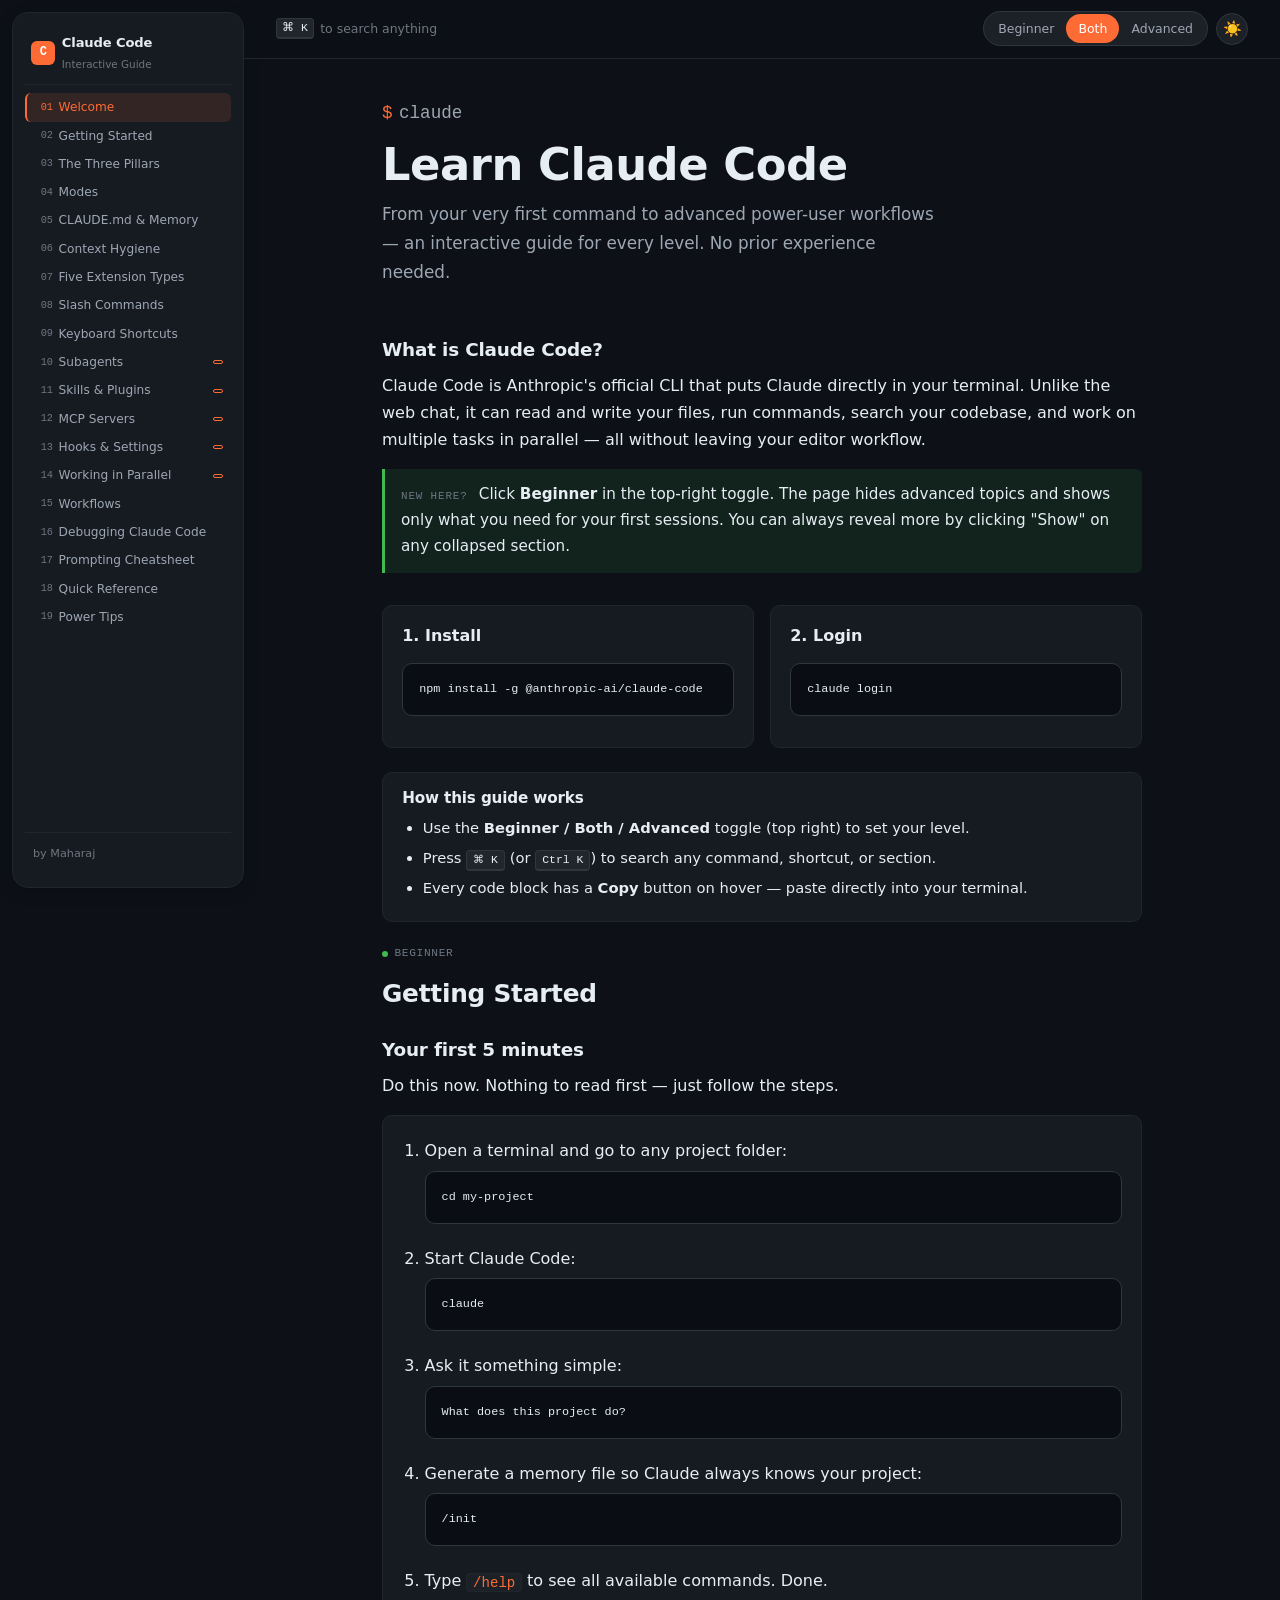
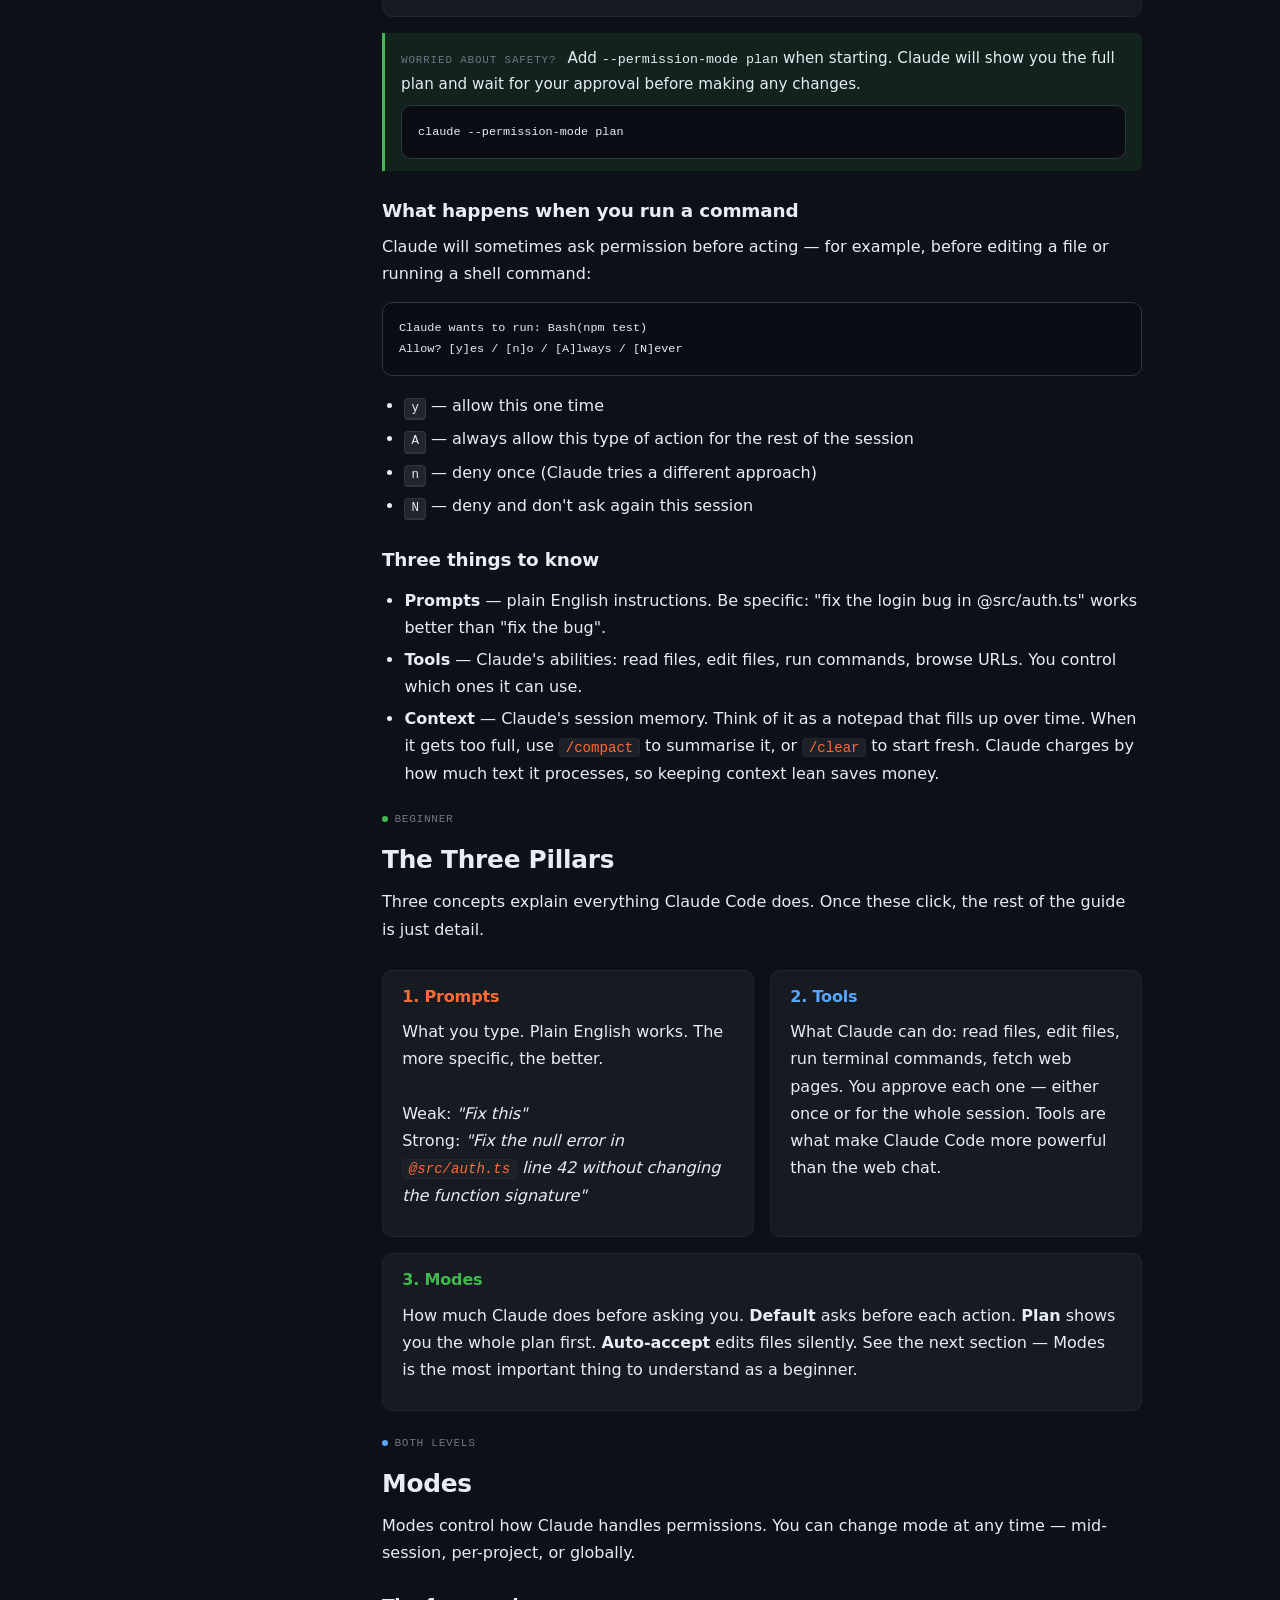
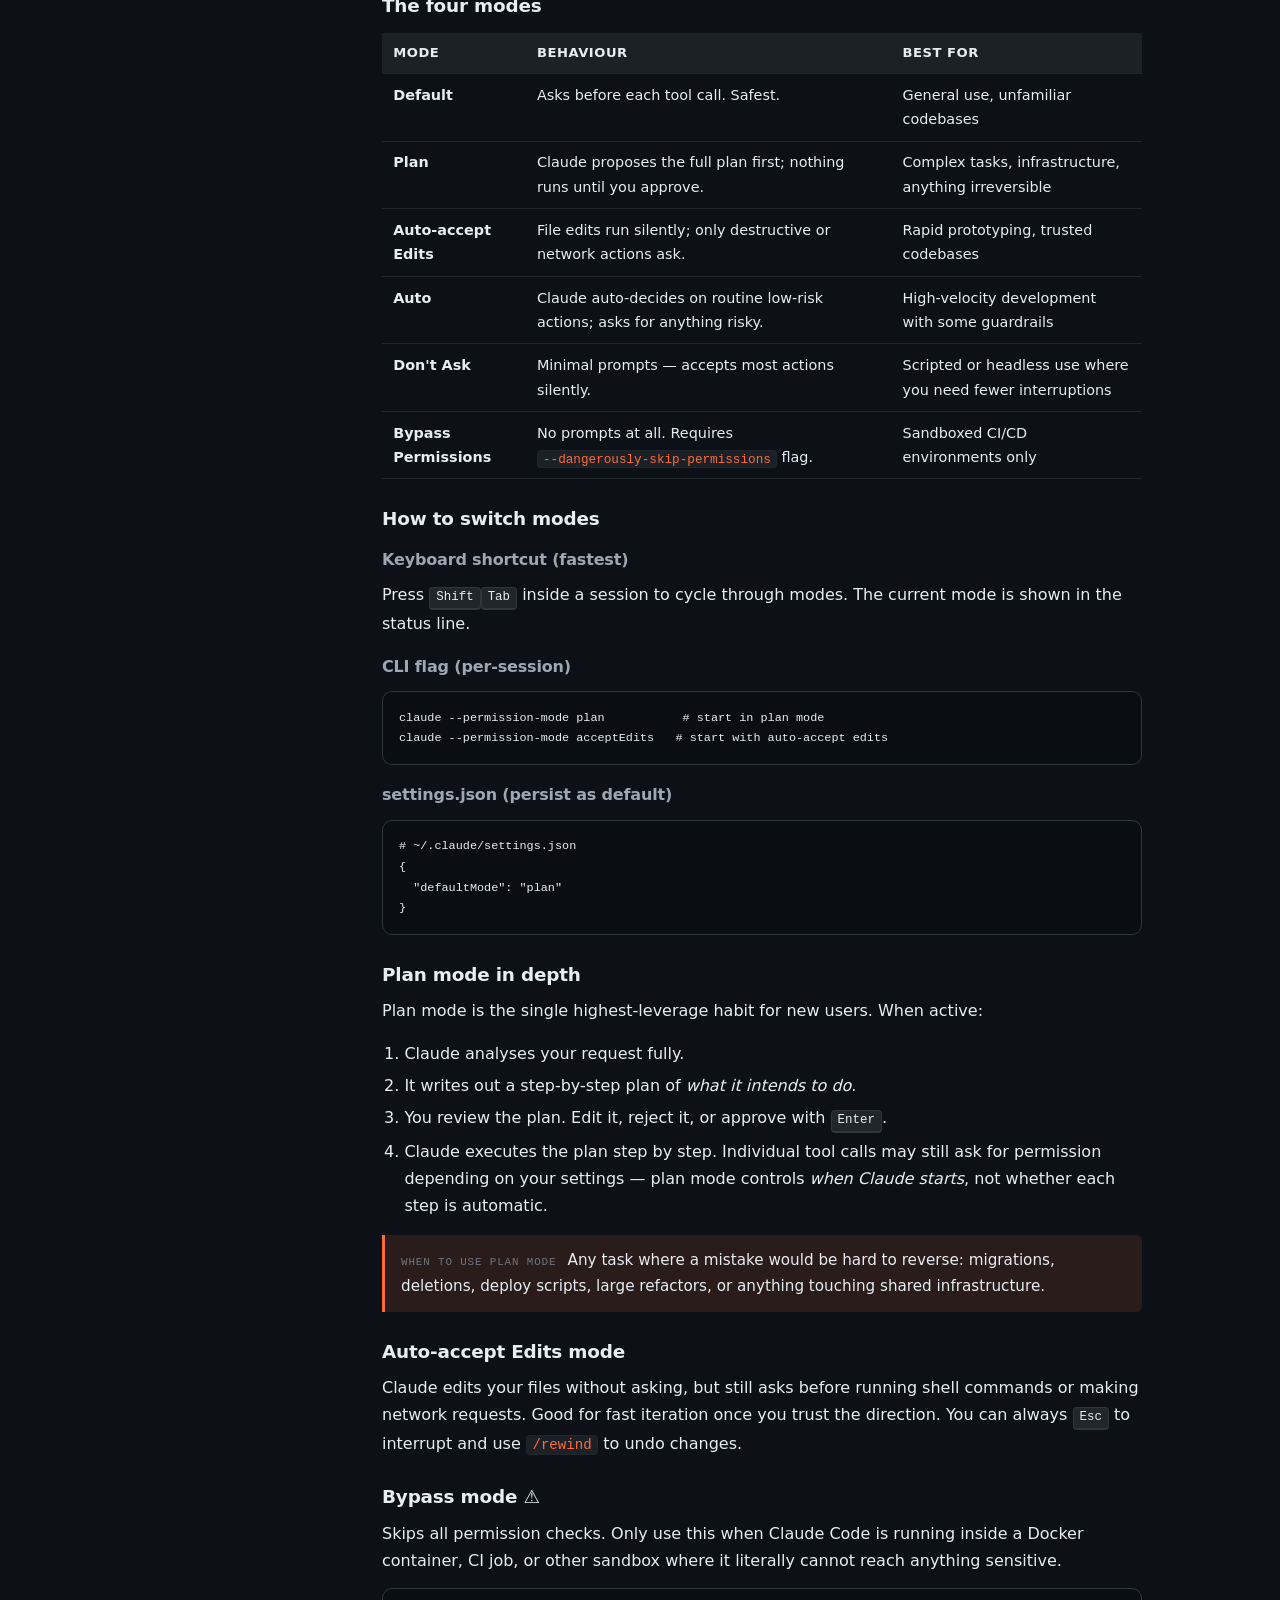
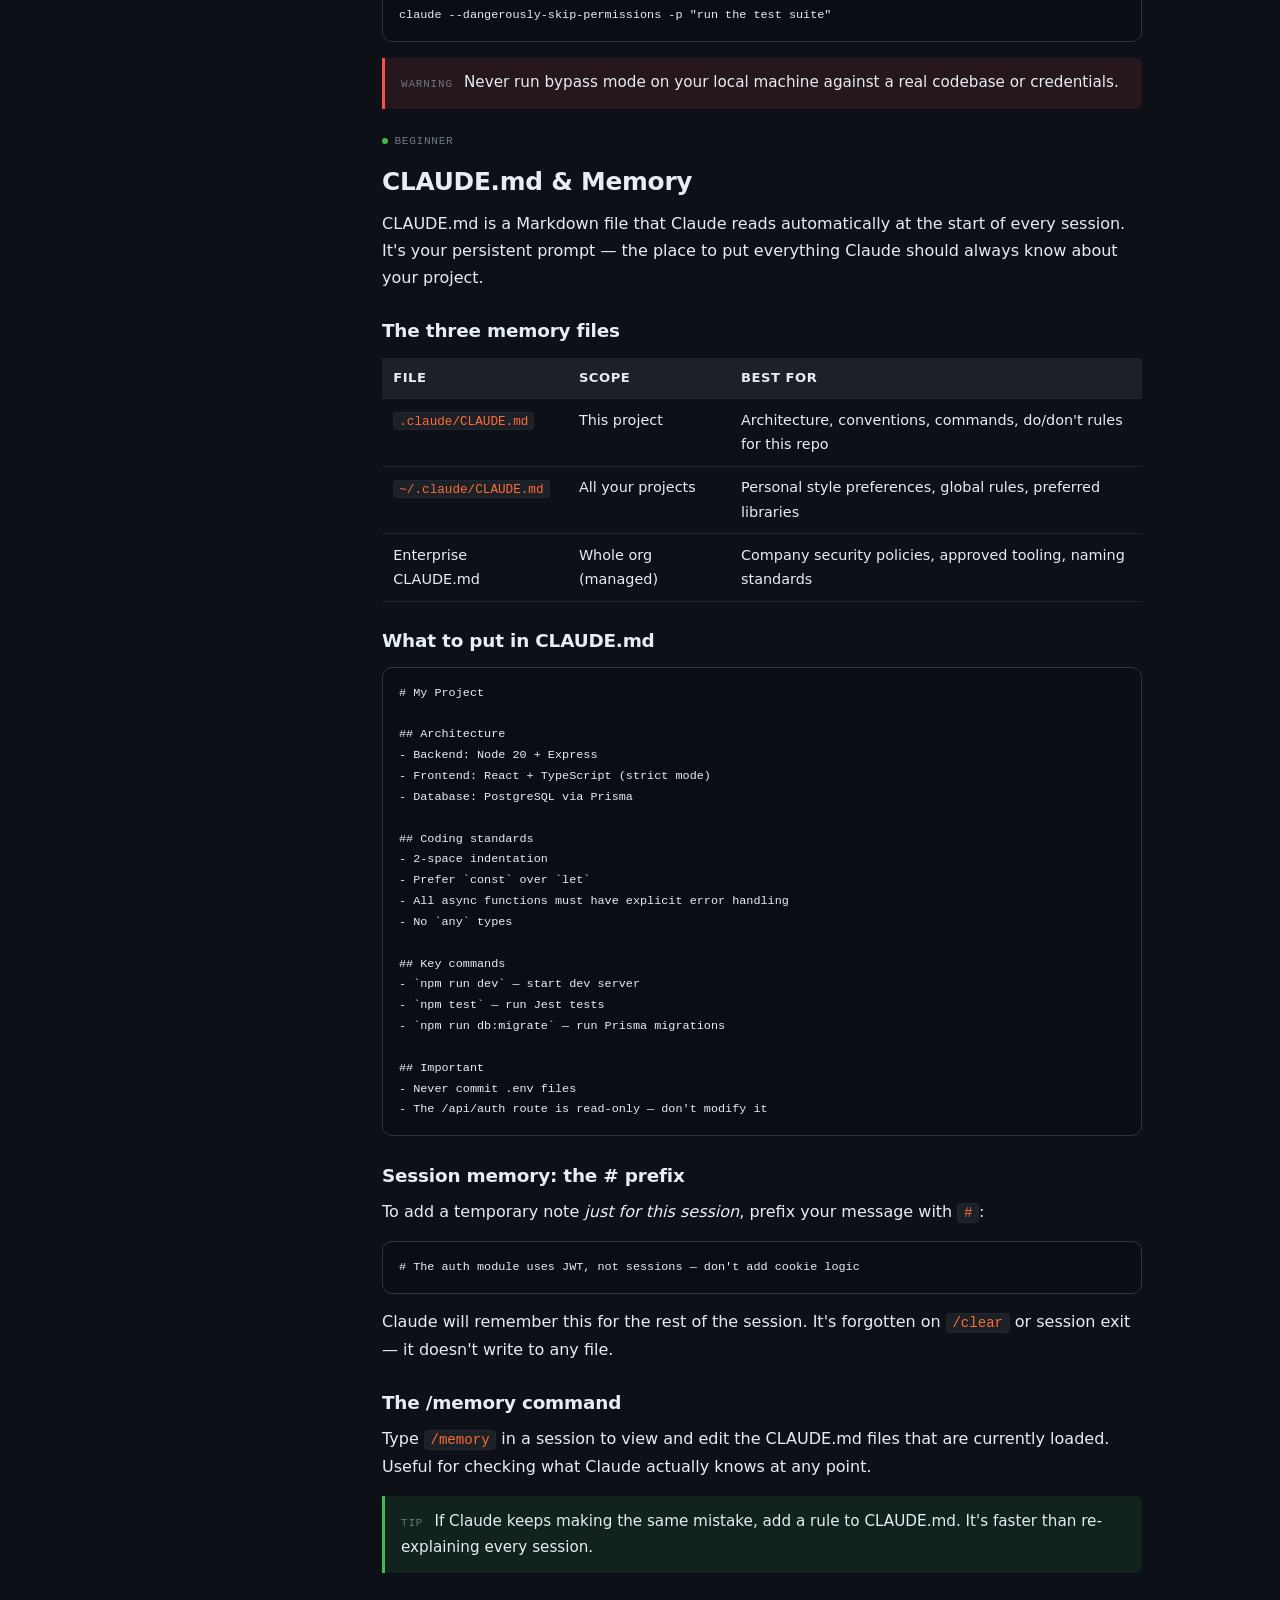
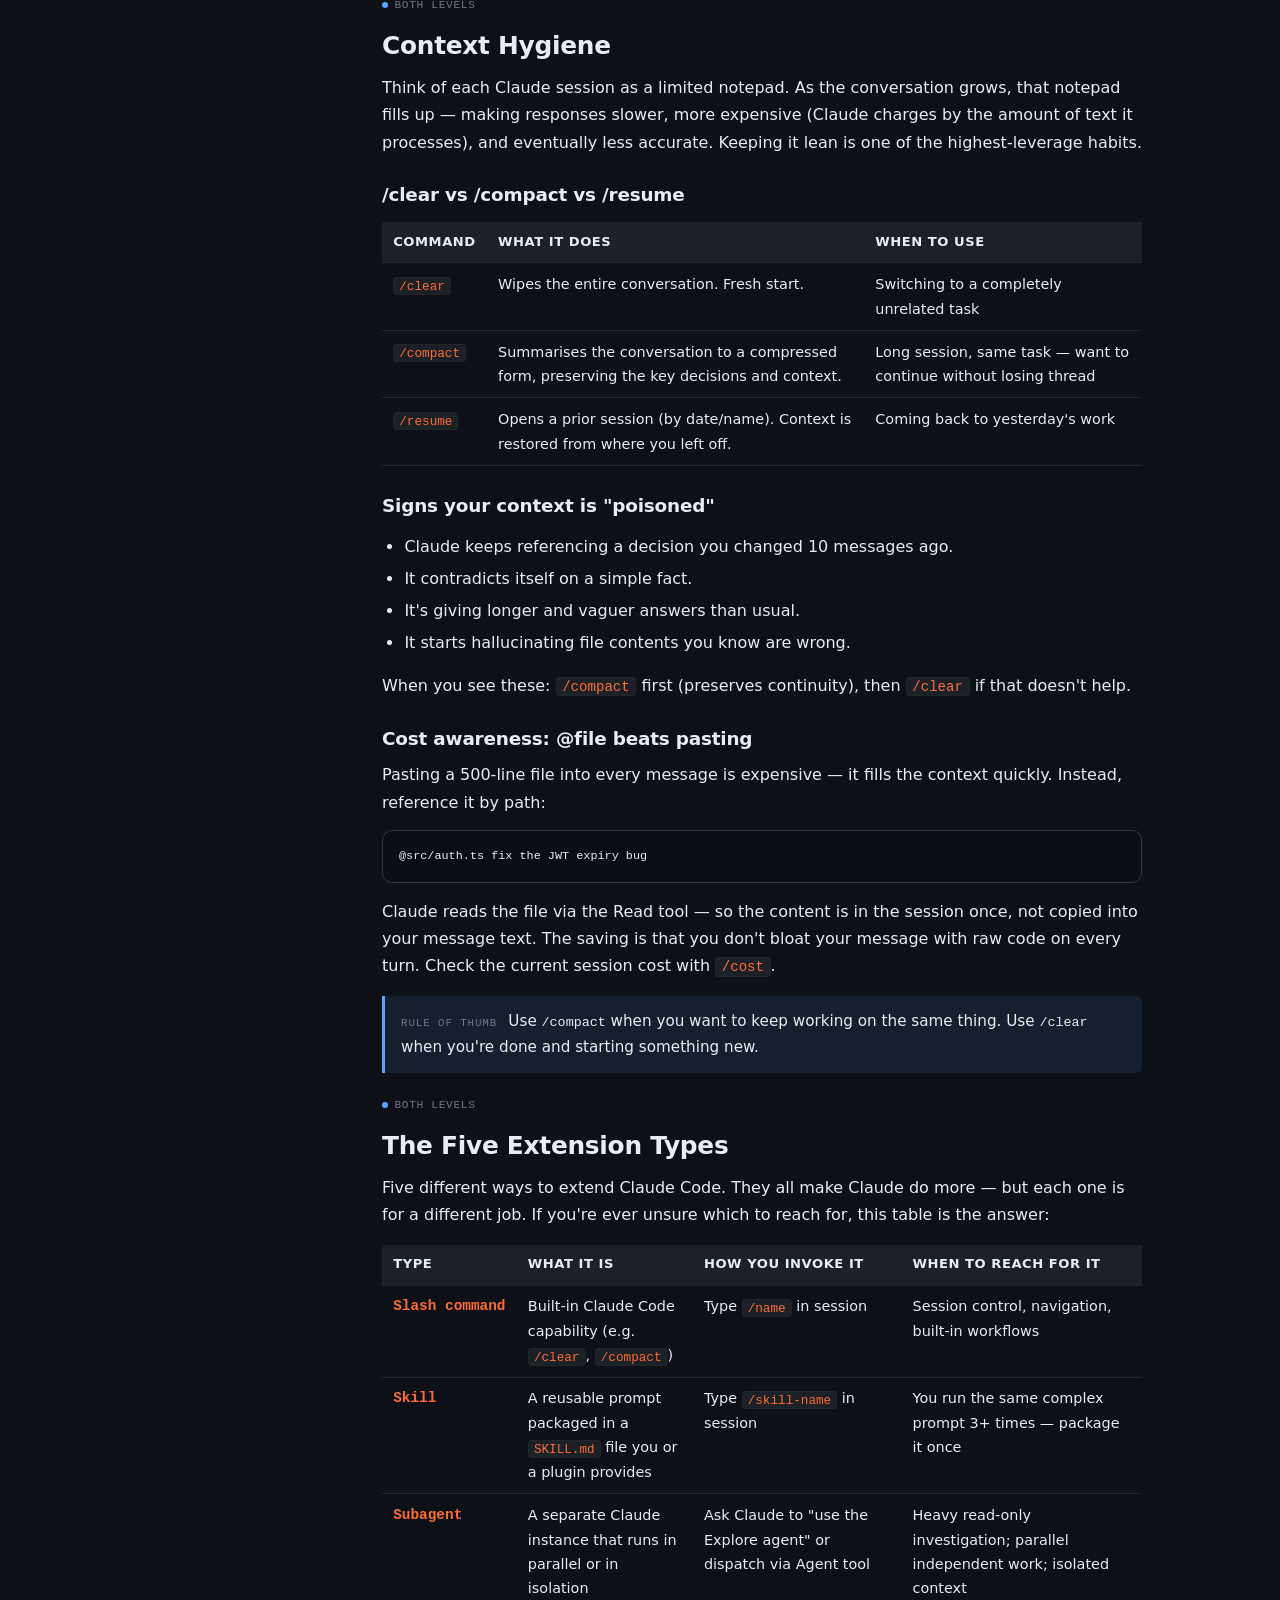
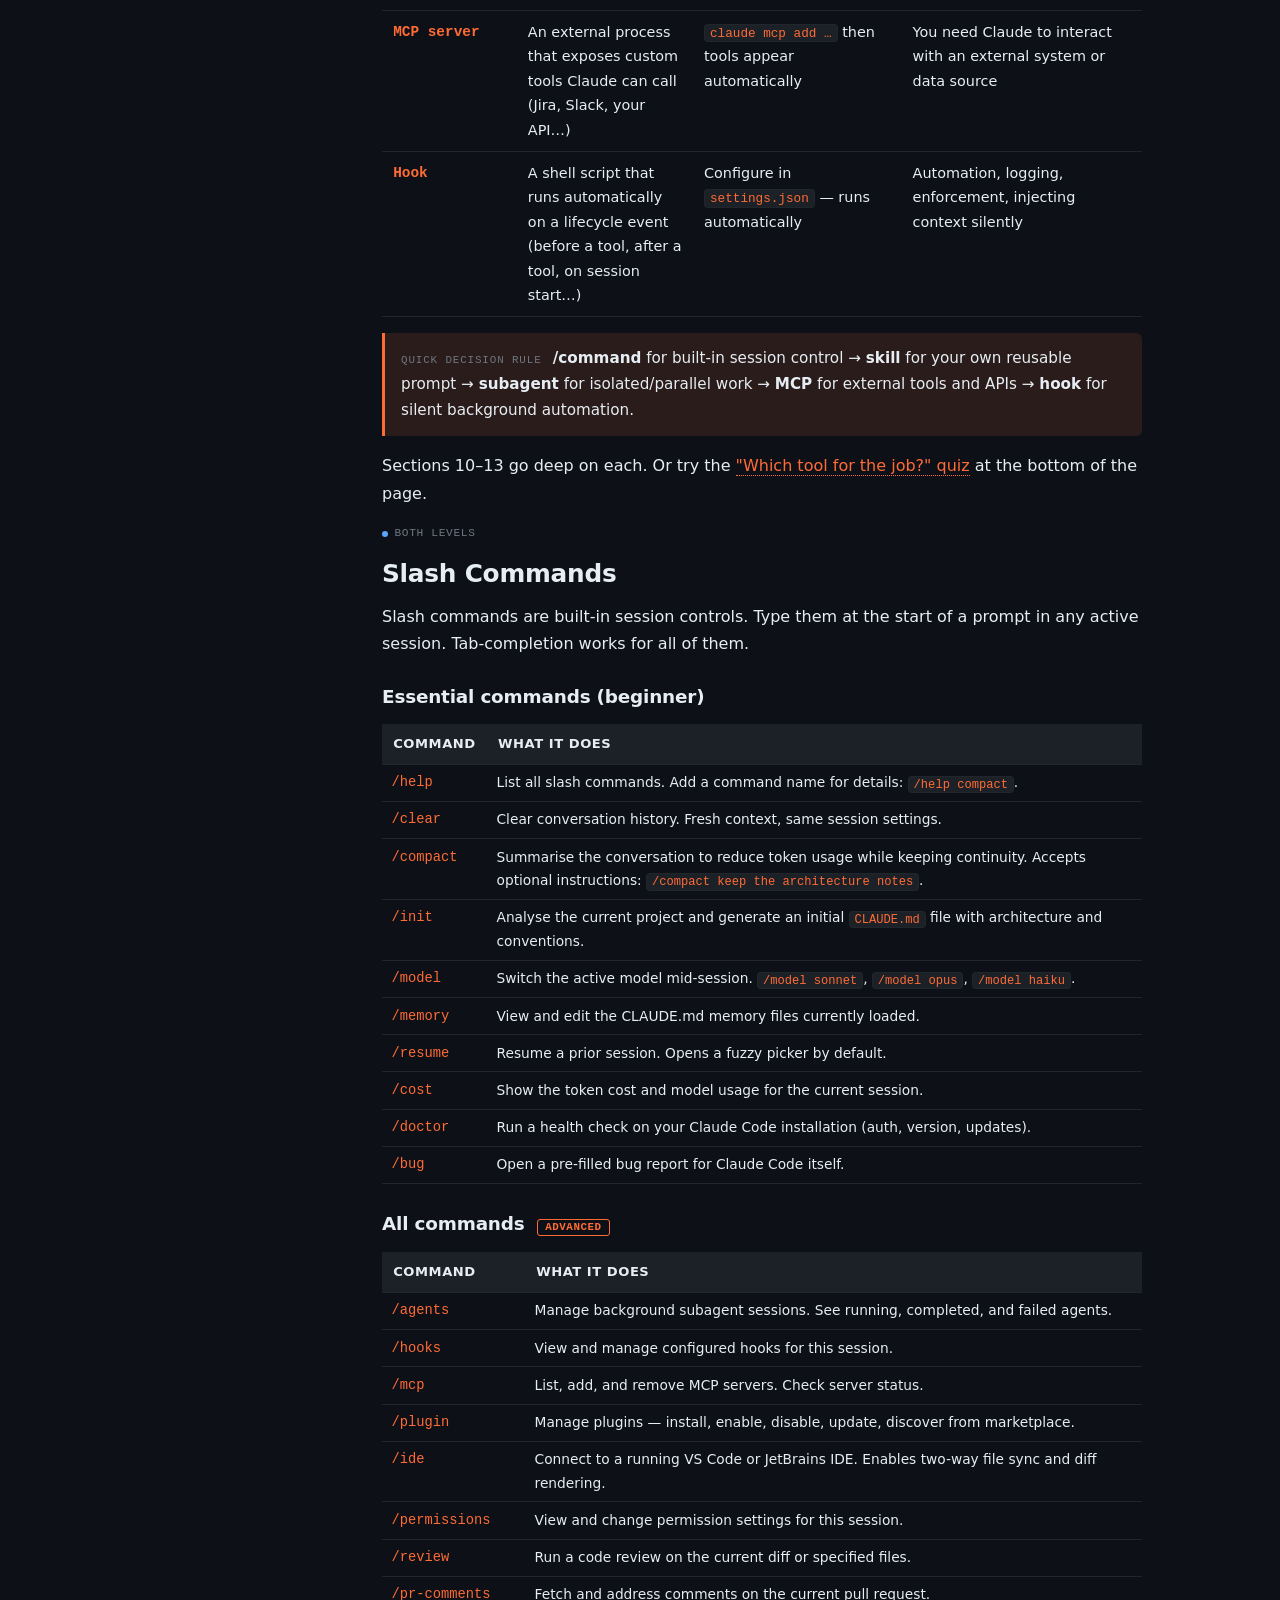
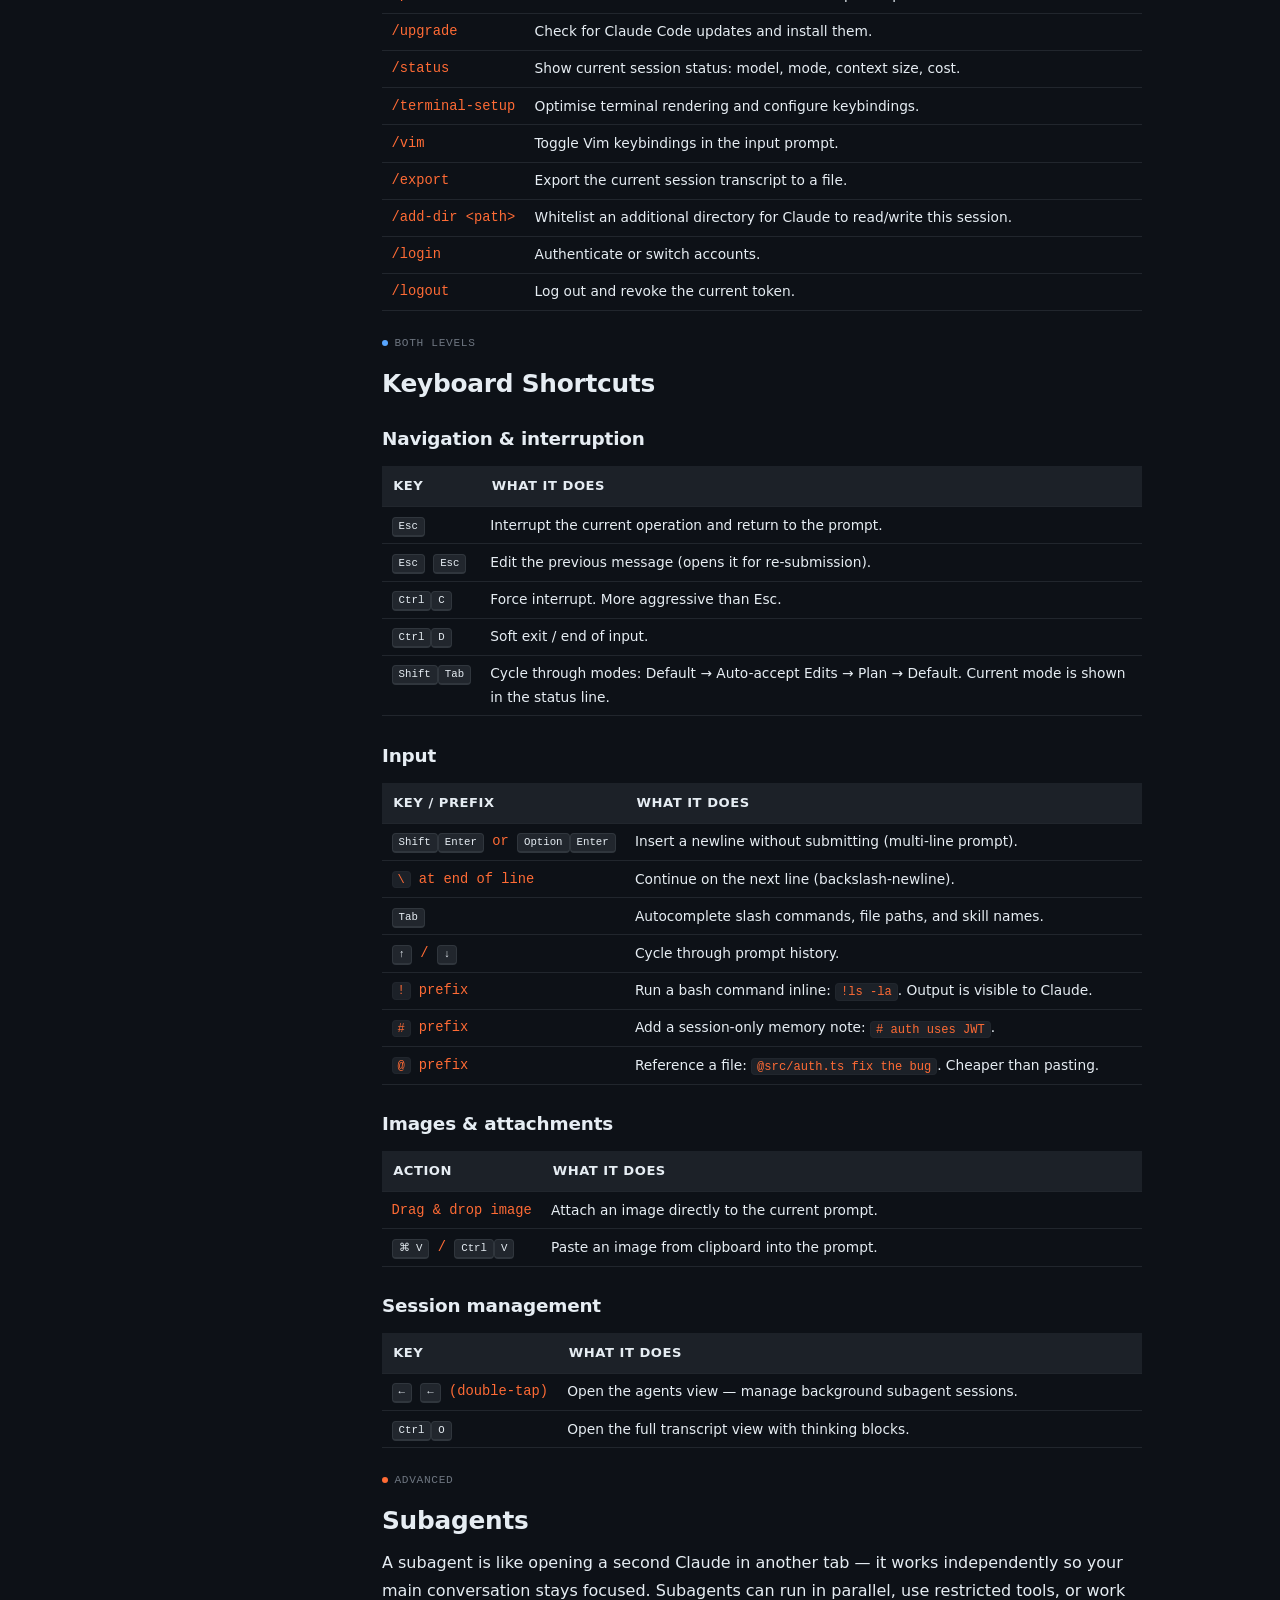
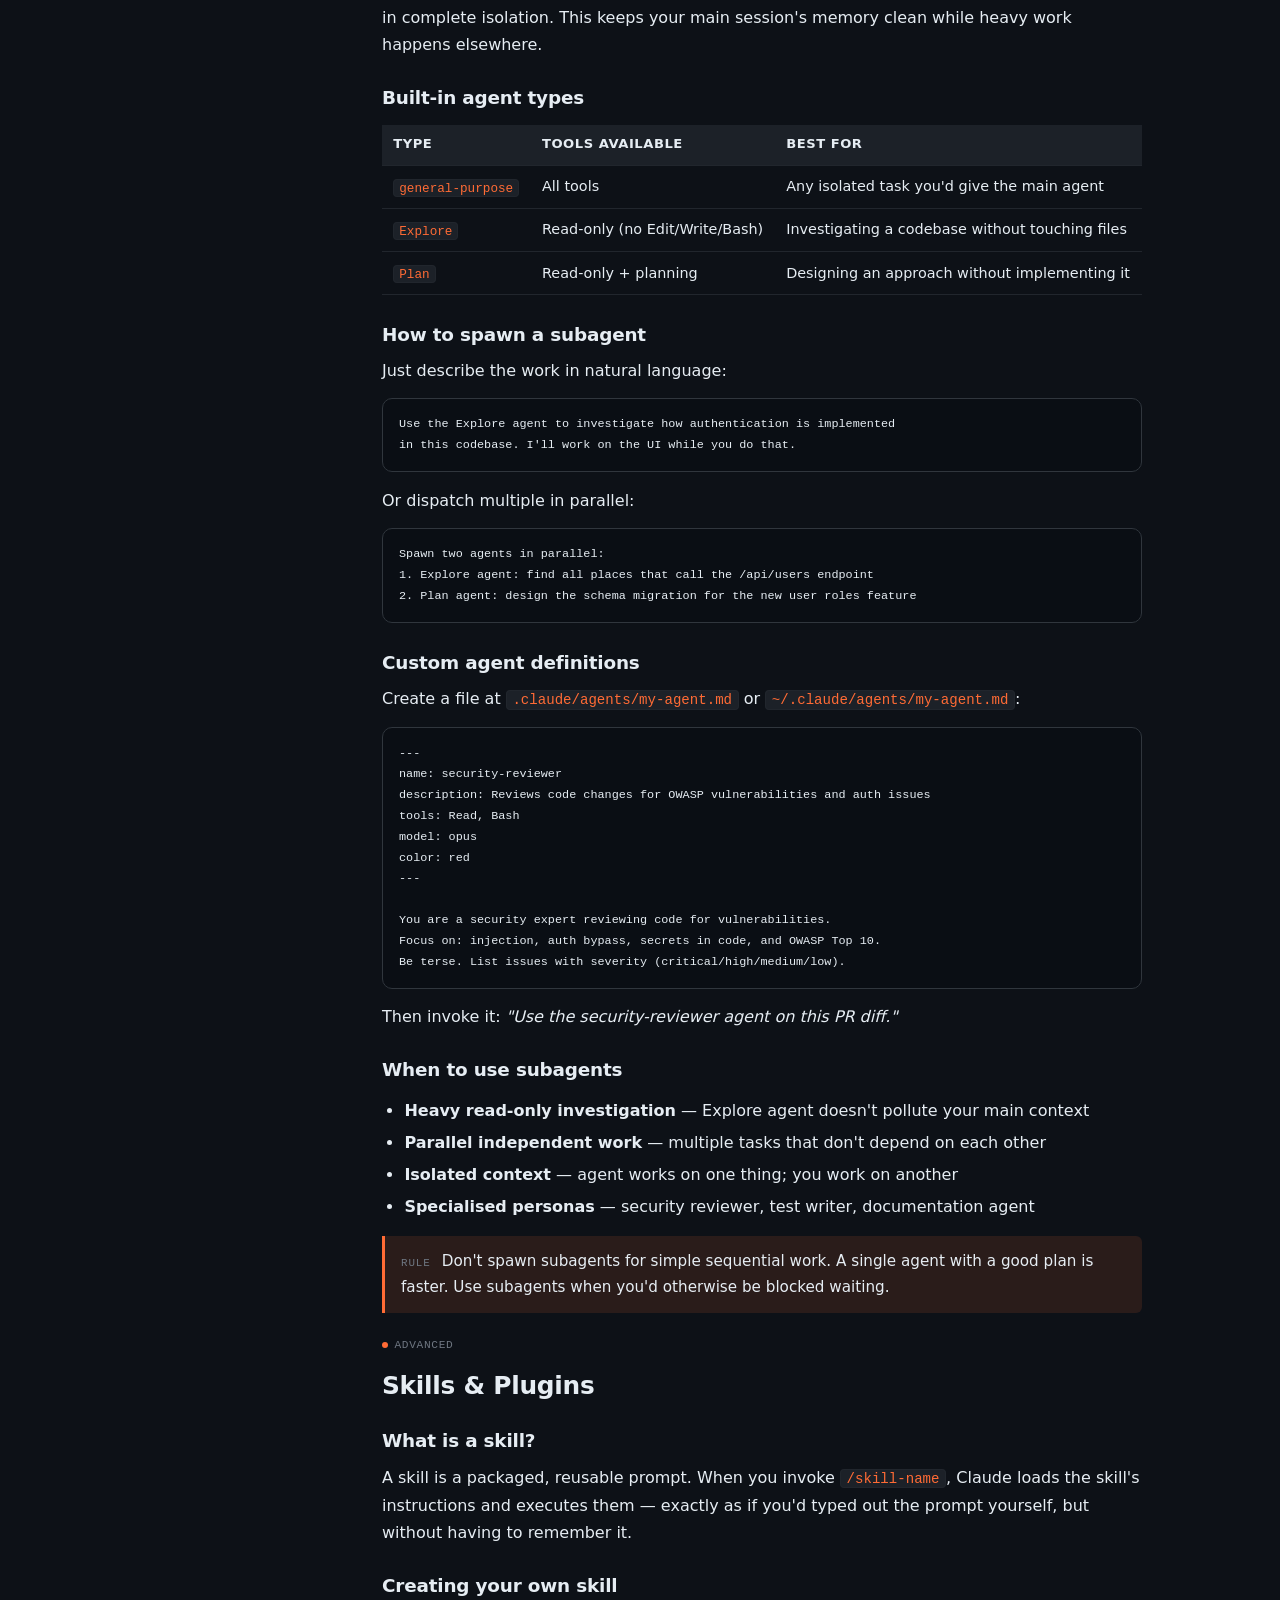
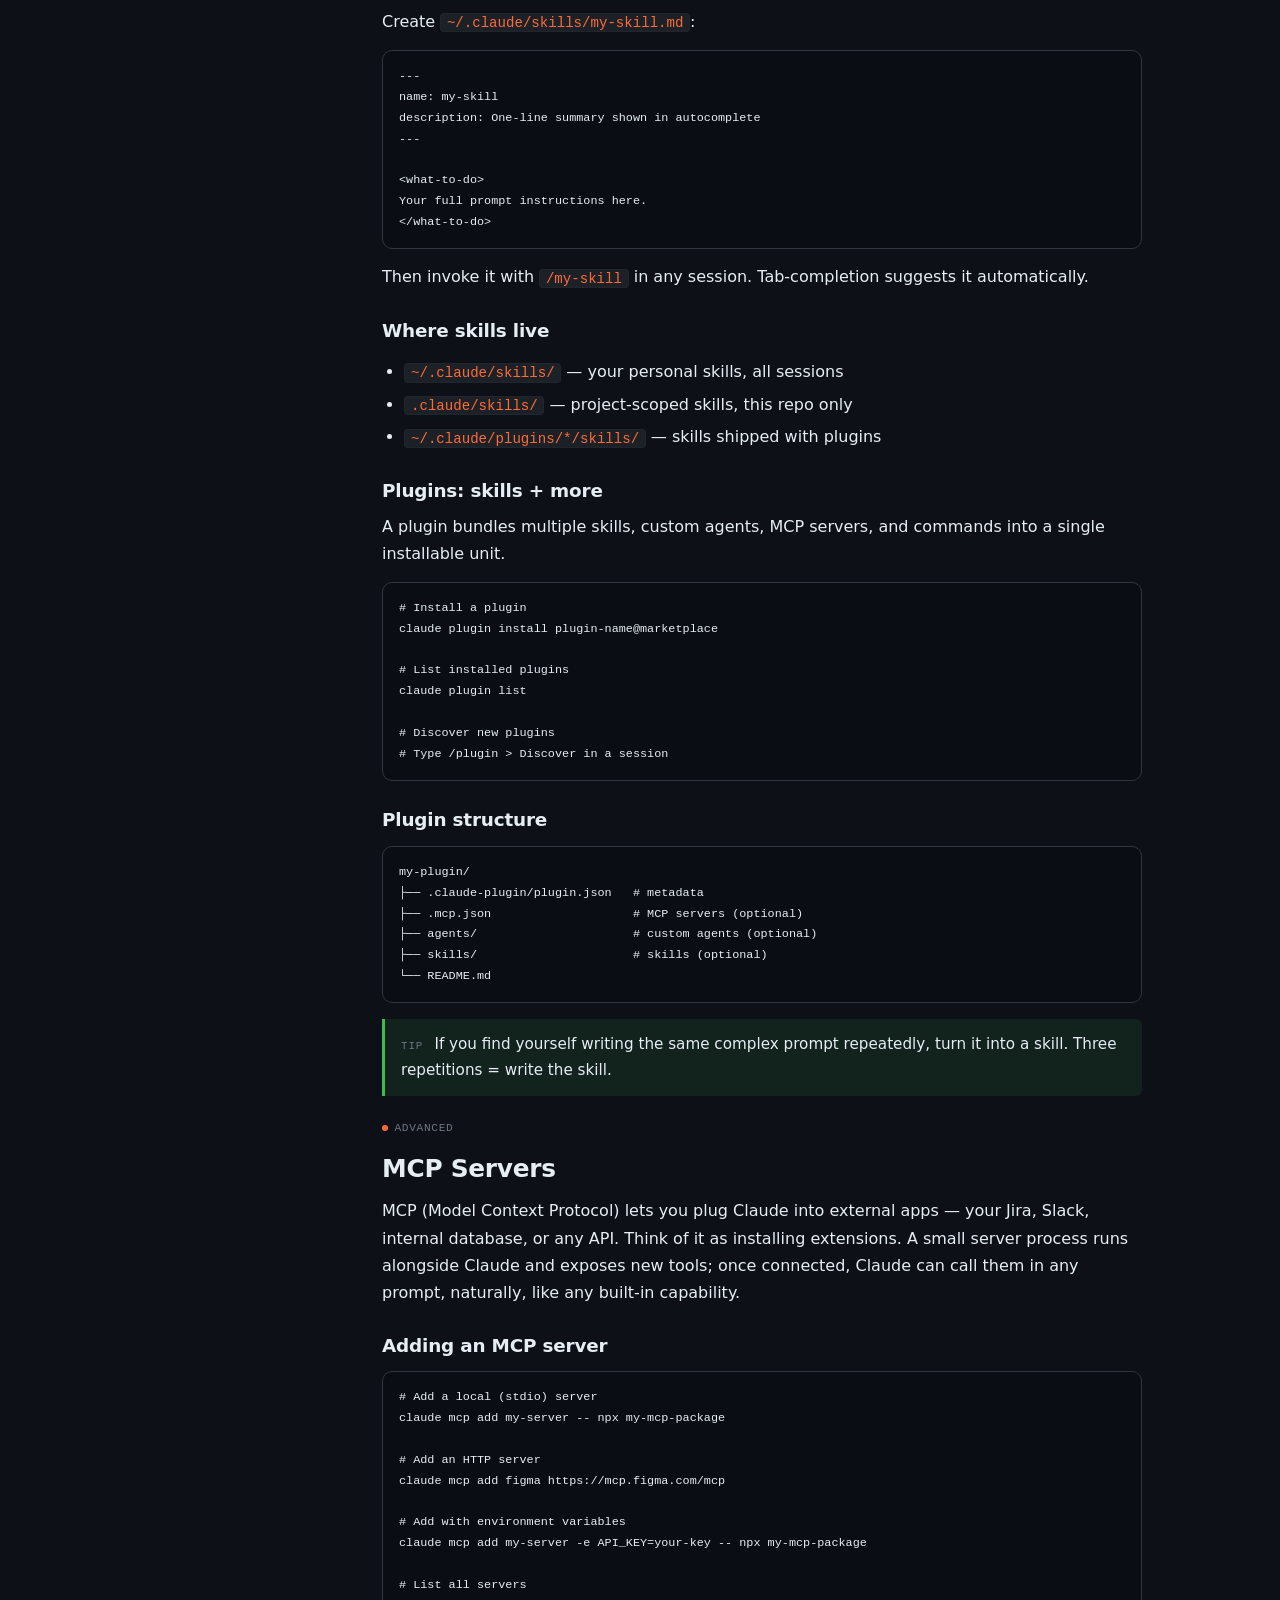
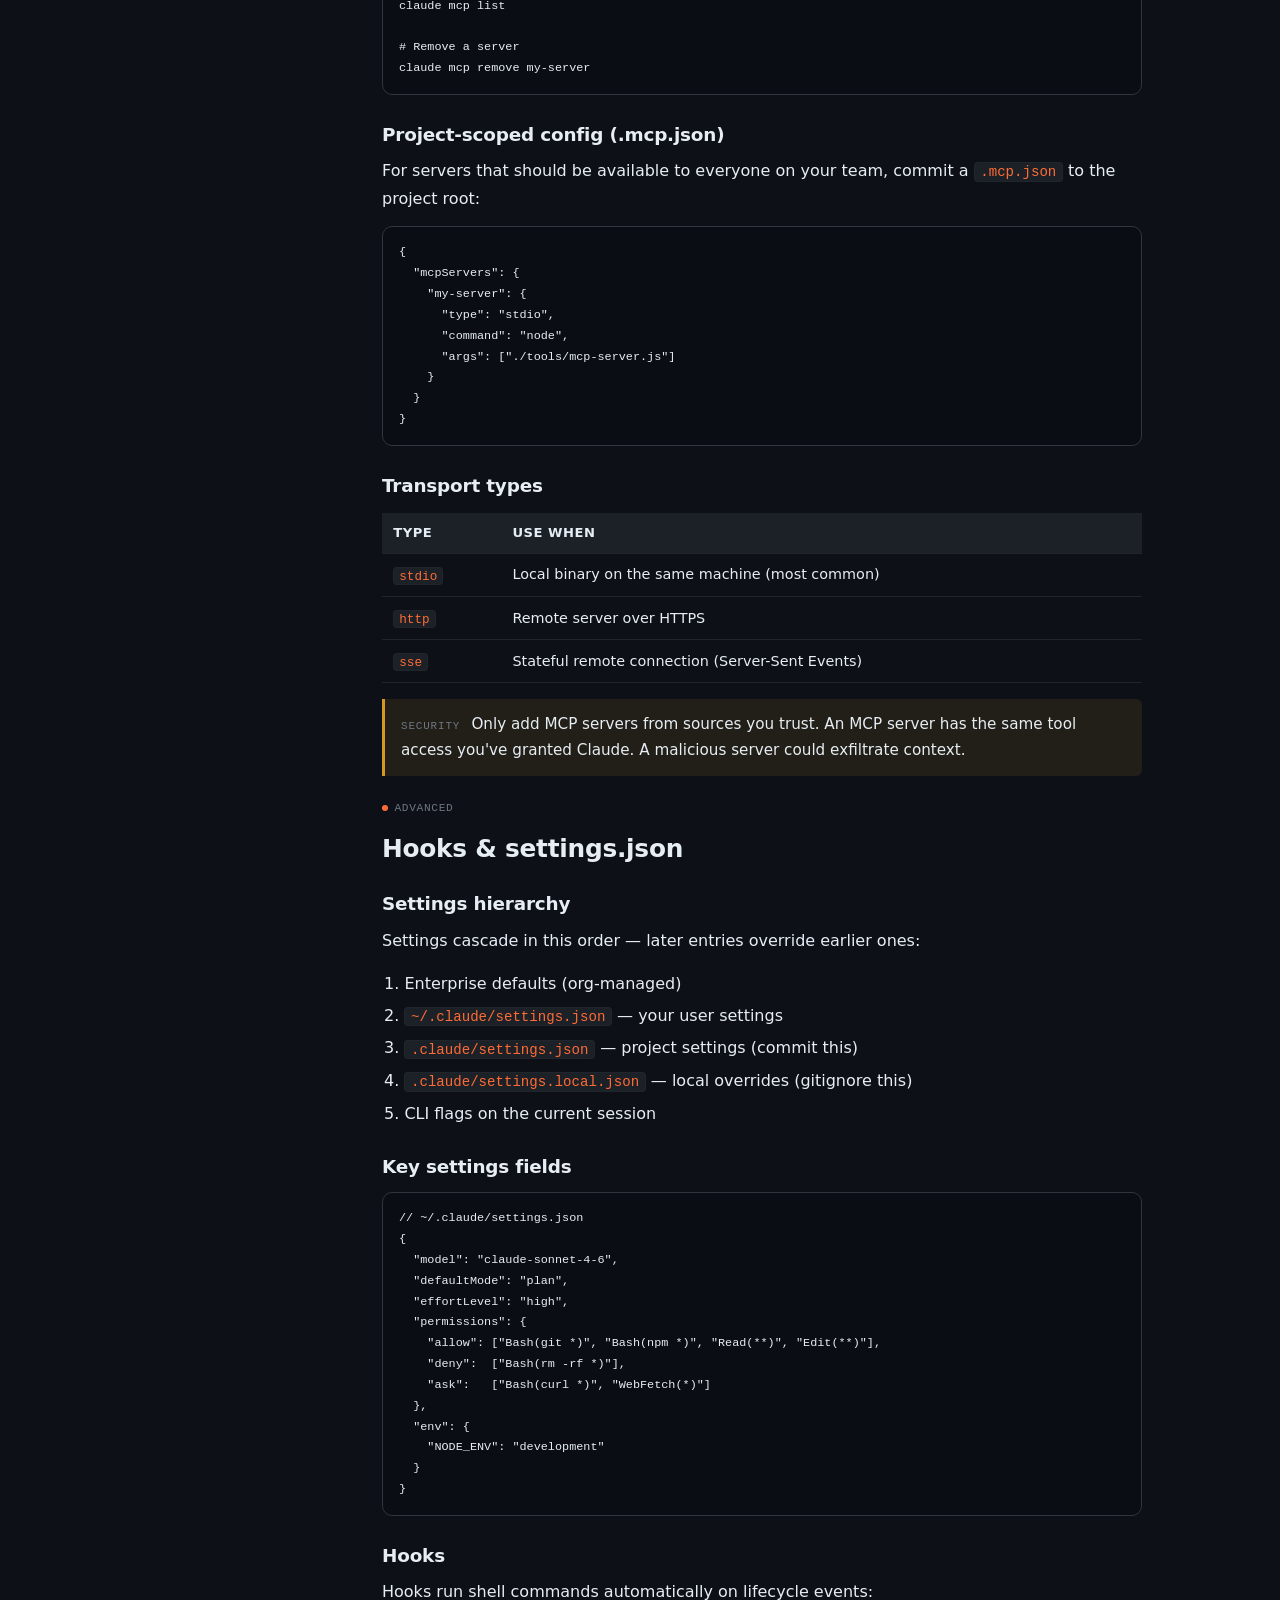
==== index.html @ 0301d64d "Redesign sidebar: smaller, rounded, floating pill style - Reduced sidebar width from 260px to 220px " ====
<!doctype html>
<html lang="en" data-theme="dark" data-level="both">
<head>
  <meta charset="UTF-8">
  <meta name="viewport" content="width=device-width, initial-scale=1.0">
  <title>Claude Code — Learn it from scratch to power user</title>
  <meta name="description" content="A hands-on guide to Claude Code — the official terminal CLI. Go from first command to advanced multi-agent workflows, with interactive examples.">
  <meta http-equiv="Cache-Control" content="no-cache, no-store, must-revalidate">
  <meta http-equiv="Pragma" content="no-cache">
  <meta http-equiv="Expires" content="0">
  <link rel="stylesheet" href="style.css?v=2025060602">
  <!-- Inline SVG favicon -->
  <link rel="icon" type="image/svg+xml" href="data:image/svg+xml,<svg xmlns='http://www.w3.org/2000/svg' viewBox='0 0 32 32'><rect width='32' height='32' rx='6' fill='%23ff6b35'/><text x='7' y='23' font-family='monospace' font-weight='bold' font-size='18' fill='white'>C</text></svg>">
</head>
<body>
<div class="app">

  <!-- ═══════════════════════════════════════════════════════
       SIDEBAR
  ═══════════════════════════════════════════════════════ -->
  <aside class="sidebar" role="navigation" aria-label="Page sections">
    <div class="sidebar-header">
      <div class="sidebar-logo" aria-hidden="true">C</div>
      <div>
        <div class="sidebar-title">Claude Code</div>
        <div class="sidebar-subtitle">Interactive Guide</div>
      </div>
    </div>

    <ul class="sidebar-nav" role="list">
      <li><a href="#welcome"><span class="nav-num">01</span> Welcome</a></li>
      <li><a href="#getting-started" data-level="beginner"><span class="nav-num">02</span> Getting Started</a></li>
      <li><a href="#three-pillars" data-level="beginner"><span class="nav-num">03</span> The Three Pillars</a></li>
      <li><a href="#modes"><span class="nav-num">04</span> Modes</a></li>
      <li><a href="#memory" data-level="beginner"><span class="nav-num">05</span> CLAUDE.md &amp; Memory</a></li>
      <li><a href="#context"><span class="nav-num">06</span> Context Hygiene</a></li>
      <li><a href="#extension-types"><span class="nav-num">07</span> Five Extension Types</a></li>
      <li><a href="#slash-commands"><span class="nav-num">08</span> Slash Commands</a></li>
      <li><a href="#shortcuts"><span class="nav-num">09</span> Keyboard Shortcuts</a></li>
      <li><a href="#subagents" data-level="advanced"><span class="nav-num">10</span> Subagents <span class="nav-tag adv">adv</span></a></li>
      <li><a href="#skills" data-level="advanced"><span class="nav-num">11</span> Skills &amp; Plugins <span class="nav-tag adv">adv</span></a></li>
      <li><a href="#mcp" data-level="advanced"><span class="nav-num">12</span> MCP Servers <span class="nav-tag adv">adv</span></a></li>
      <li><a href="#hooks" data-level="advanced"><span class="nav-num">13</span> Hooks &amp; Settings <span class="nav-tag adv">adv</span></a></li>
      <li><a href="#parallel" data-level="advanced"><span class="nav-num">14</span> Working in Parallel <span class="nav-tag adv">adv</span></a></li>
      <li><a href="#workflows"><span class="nav-num">15</span> Workflows</a></li>
      <li><a href="#debugging"><span class="nav-num">16</span> Debugging Claude Code</a></li>
      <li><a href="#cheatsheet"><span class="nav-num">17</span> Prompting Cheatsheet</a></li>
      <li><a href="#reference"><span class="nav-num">18</span> Quick Reference</a></li>
      <li><a href="#power-tips"><span class="nav-num">19</span> Power Tips</a></li>
    </ul>

    <div class="sidebar-footer">
      by <a href="https://www.linkedin.com/in/maharajma/" target="_blank" rel="noopener">Maharaj</a>
    </div>
  </aside>

  <!-- ═══════════════════════════════════════════════════════
       CONTENT COLUMN
  ═══════════════════════════════════════════════════════ -->
  <div>
    <!-- Top bar -->
    <header class="topbar" role="banner">
      <button class="menu-btn" id="menu-btn" aria-label="Open navigation" aria-expanded="false">☰</button>
      <span class="cmdk-hint">
        <kbd>⌘ K</kbd> to search anything
      </span>
      <div class="level-toggle" role="group" aria-label="Audience level">
        <button data-level="beginner" aria-pressed="false">Beginner</button>
        <button data-level="both" aria-pressed="true">Both</button>
        <button data-level="advanced" aria-pressed="false">Advanced</button>
      </div>
      <button class="icon-btn" id="theme-btn" aria-label="Toggle theme" title="Toggle light/dark mode">☀️</button>
    </header>

    <div class="main">
      <article class="content">

        <!-- ─────────────────────────────────────────────────
             01  WELCOME
        ───────────────────────────────────────────────── -->
        <section id="welcome" data-level="both">
          <div class="hero">
            <div class="hero-prompt" aria-hidden="true">
              <span class="arrow">$</span>
              <span>claude</span>
            </div>
            <h1 class="hero-title">Learn Claude Code</h1>
            <p class="hero-tagline">
              From your very first command to advanced power-user workflows — an interactive guide for every level. No prior experience needed.
            </p>
          </div>

          <h3>What is Claude Code?</h3>
          <p>Claude Code is Anthropic's official CLI that puts Claude directly in your terminal. Unlike the web chat, it can read and write your files, run commands, search your codebase, and work on multiple tasks in parallel — all without leaving your editor workflow.</p>

          <div class="callout tip">
            <span class="callout-label">New here?</span>
            Click <strong>Beginner</strong> in the top-right toggle. The page hides advanced topics and shows only what you need for your first sessions. You can always reveal more by clicking "Show" on any collapsed section.
          </div>

          <div class="two-col" style="margin-top:1rem">
            <div class="card">
              <strong>1. Install</strong>
              <pre><code>npm install -g @anthropic-ai/claude-code</code></pre>
            </div>
            <div class="card">
              <strong>2. Login</strong>
              <pre><code>claude login</code></pre>
            </div>
          </div>

          <div class="card" style="margin-top:0.5rem">
            <h3 style="margin-top:0;font-size:0.95rem">How this guide works</h3>
            <ul style="margin:0;font-size:0.92rem">
              <li>Use the <strong>Beginner / Both / Advanced</strong> toggle (top right) to set your level.</li>
              <li>Press <kbd>⌘ K</kbd> (or <kbd>Ctrl K</kbd>) to search any command, shortcut, or section.</li>
              <li>Every code block has a <strong>Copy</strong> button on hover — paste directly into your terminal.</li>
            </ul>
          </div>
        </section>

        <!-- ─────────────────────────────────────────────────
             02  GETTING STARTED
        ───────────────────────────────────────────────── -->
        <section id="getting-started" data-level="beginner">
          <div class="section-meta beginner"><span class="pip"></span> Beginner</div>
          <h2>Getting Started</h2>

          <div class="section-body">
            <h3>Your first 5 minutes</h3>
            <p>Do this now. Nothing to read first — just follow the steps.</p>

            <div class="card" style="counter-reset:steps">
              <ol style="margin:0;padding-left:1.4em;display:flex;flex-direction:column;gap:0.7rem">
                <li>Open a terminal and go to any project folder:<br>
                  <pre style="margin:0.4rem 0 0"><code>cd my-project</code></pre>
                </li>
                <li>Start Claude Code:<br>
                  <pre style="margin:0.4rem 0 0"><code>claude</code></pre>
                </li>
                <li>Ask it something simple:<br>
                  <pre style="margin:0.4rem 0 0"><code>What does this project do?</code></pre>
                </li>
                <li>Generate a memory file so Claude always knows your project:<br>
                  <pre style="margin:0.4rem 0 0"><code>/init</code></pre>
                </li>
                <li>Type <code>/help</code> to see all available commands. Done.</li>
              </ol>
            </div>

            <div class="callout tip">
              <span class="callout-label">Worried about safety?</span>
              Add <code>--permission-mode plan</code> when starting. Claude will show you the full plan and wait for your approval before making any changes.
              <pre style="margin:0.5rem 0 0"><code>claude --permission-mode plan</code></pre>
            </div>

            <h3>What happens when you run a command</h3>
            <p>Claude will sometimes ask permission before acting — for example, before editing a file or running a shell command:</p>
            <pre><code>Claude wants to run: Bash(npm test)
Allow? [y]es / [n]o / [A]lways / [N]ever</code></pre>
            <ul>
              <li><kbd>y</kbd> — allow this one time</li>
              <li><kbd>A</kbd> — always allow this type of action for the rest of the session</li>
              <li><kbd>n</kbd> — deny once (Claude tries a different approach)</li>
              <li><kbd>N</kbd> — deny and don't ask again this session</li>
            </ul>

            <h3>Three things to know</h3>
            <ul>
              <li><strong>Prompts</strong> — plain English instructions. Be specific: "fix the login bug in @src/auth.ts" works better than "fix the bug".</li>
              <li><strong>Tools</strong> — Claude's abilities: read files, edit files, run commands, browse URLs. You control which ones it can use.</li>
              <li><strong>Context</strong> — Claude's session memory. Think of it as a notepad that fills up over time. When it gets too full, use <code>/compact</code> to summarise it, or <code>/clear</code> to start fresh. Claude charges by how much text it processes, so keeping context lean saves money.</li>
            </ul>
          </div>
          <div class="level-stub">
            <strong>Getting Started</strong> — install, first session, anatomy of a prompt, permissions. <button class="disclosure">Show</button>
          </div>
        </section>

        <!-- ─────────────────────────────────────────────────
             03  THREE PILLARS
        ───────────────────────────────────────────────── -->
        <section id="three-pillars" data-level="beginner">
          <div class="section-meta beginner"><span class="pip"></span> Beginner</div>
          <h2>The Three Pillars</h2>

          <div class="section-body">
            <p>Three concepts explain everything Claude Code does. Once these click, the rest of the guide is just detail.</p>

            <div class="two-col">
              <div class="card">
                <h4 style="margin-top:0;color:var(--accent)">1. Prompts</h4>
                <p>What you type. Plain English works. The more specific, the better.<br><br>
                Weak: <em>"Fix this"</em><br>
                Strong: <em>"Fix the null error in <code>@src/auth.ts</code> line 42 without changing the function signature"</em></p>
              </div>
              <div class="card">
                <h4 style="margin-top:0;color:var(--blue)">2. Tools</h4>
                <p>What Claude can do: read files, edit files, run terminal commands, fetch web pages. You approve each one — either once or for the whole session. Tools are what make Claude Code more powerful than the web chat.</p>
              </div>
            </div>
            <div class="card" style="margin-top:0">
              <h4 style="margin-top:0;color:var(--green)">3. Modes</h4>
              <p>How much Claude does before asking you. <strong>Default</strong> asks before each action. <strong>Plan</strong> shows you the whole plan first. <strong>Auto-accept</strong> edits files silently. See the next section — Modes is the most important thing to understand as a beginner.</p>
            </div>
          </div>
          <div class="level-stub">
            <strong>The Three Pillars</strong> — prompts, tools, modes: the mental model behind everything. <button class="disclosure">Show</button>
          </div>
        </section>

        <!-- ─────────────────────────────────────────────────
             04  MODES  (fully built — Phase 1 visual proof)
        ───────────────────────────────────────────────── -->
        <section id="modes" data-level="both">
          <div class="section-meta both"><span class="pip"></span> Both levels</div>
          <h2>Modes</h2>

          <div class="section-body">
            <p>Modes control how Claude handles permissions. You can change mode at any time — mid-session, per-project, or globally.</p>

            <h3>The four modes</h3>

            <table>
              <thead>
                <tr>
                  <th>Mode</th>
                  <th>Behaviour</th>
                  <th>Best for</th>
                </tr>
              </thead>
              <tbody>
                <tr>
                  <td><strong>Default</strong></td>
                  <td>Asks before each tool call. Safest.</td>
                  <td>General use, unfamiliar codebases</td>
                </tr>
                <tr>
                  <td><strong>Plan</strong></td>
                  <td>Claude proposes the full plan first; nothing runs until you approve.</td>
                  <td>Complex tasks, infrastructure, anything irreversible</td>
                </tr>
                <tr>
                  <td><strong>Auto-accept Edits</strong></td>
                  <td>File edits run silently; only destructive or network actions ask.</td>
                  <td>Rapid prototyping, trusted codebases</td>
                </tr>
                <tr>
                  <td><strong>Auto</strong></td>
                  <td>Claude auto-decides on routine low-risk actions; asks for anything risky.</td>
                  <td>High-velocity development with some guardrails</td>
                </tr>
                <tr>
                  <td><strong>Don't Ask</strong></td>
                  <td>Minimal prompts — accepts most actions silently.</td>
                  <td>Scripted or headless use where you need fewer interruptions</td>
                </tr>
                <tr>
                  <td><strong>Bypass Permissions</strong></td>
                  <td>No prompts at all. Requires <code>--dangerously-skip-permissions</code> flag.</td>
                  <td>Sandboxed CI/CD environments only</td>
                </tr>
              </tbody>
            </table>

            <h3>How to switch modes</h3>

            <h4>Keyboard shortcut (fastest)</h4>
            <p>Press <kbd>Shift</kbd><kbd>Tab</kbd> inside a session to cycle through modes. The current mode is shown in the status line.</p>

            <h4>CLI flag (per-session)</h4>
            <pre><code>claude --permission-mode plan           # start in plan mode
claude --permission-mode acceptEdits   # start with auto-accept edits</code></pre>

            <h4>settings.json (persist as default)</h4>
            <pre><code># ~/.claude/settings.json
{
  "defaultMode": "plan"
}</code></pre>

            <h3>Plan mode in depth</h3>
            <p>Plan mode is the single highest-leverage habit for new users. When active:</p>
            <ol>
              <li>Claude analyses your request fully.</li>
              <li>It writes out a step-by-step plan of <em>what it intends to do</em>.</li>
              <li>You review the plan. Edit it, reject it, or approve with <kbd>Enter</kbd>.</li>
              <li>Claude executes the plan step by step. Individual tool calls may still ask for permission depending on your settings — plan mode controls <em>when Claude starts</em>, not whether each step is automatic.</li>
            </ol>

            <div class="callout">
              <span class="callout-label">When to use plan mode</span>
              Any task where a mistake would be hard to reverse: migrations, deletions, deploy scripts, large refactors, or anything touching shared infrastructure.
            </div>

            <h3>Auto-accept Edits mode</h3>
            <p>Claude edits your files without asking, but still asks before running shell commands or making network requests. Good for fast iteration once you trust the direction. You can always <kbd>Esc</kbd> to interrupt and use <code>/rewind</code> to undo changes.</p>

            <h3>Bypass mode ⚠</h3>
            <p>Skips all permission checks. Only use this when Claude Code is running inside a Docker container, CI job, or other sandbox where it literally cannot reach anything sensitive.</p>
            <pre><code>claude --dangerously-skip-permissions -p "run the test suite"</code></pre>

            <div class="callout danger">
              <span class="callout-label">Warning</span>
              Never run bypass mode on your local machine against a real codebase or credentials.
            </div>
          </div>
        </section>

        <!-- ─────────────────────────────────────────────────
             05  CLAUDE.MD & MEMORY
        ───────────────────────────────────────────────── -->
        <section id="memory" data-level="beginner">
          <div class="section-meta beginner"><span class="pip"></span> Beginner</div>
          <h2>CLAUDE.md &amp; Memory</h2>

          <div class="section-body">
            <p>CLAUDE.md is a Markdown file that Claude reads automatically at the start of every session. It's your persistent prompt — the place to put everything Claude should always know about your project.</p>

            <h3>The three memory files</h3>
            <table>
              <thead><tr><th>File</th><th>Scope</th><th>Best for</th></tr></thead>
              <tbody>
                <tr>
                  <td><code>.claude/CLAUDE.md</code></td>
                  <td>This project</td>
                  <td>Architecture, conventions, commands, do/don't rules for this repo</td>
                </tr>
                <tr>
                  <td><code>~/.claude/CLAUDE.md</code></td>
                  <td>All your projects</td>
                  <td>Personal style preferences, global rules, preferred libraries</td>
                </tr>
                <tr>
                  <td>Enterprise CLAUDE.md</td>
                  <td>Whole org (managed)</td>
                  <td>Company security policies, approved tooling, naming standards</td>
                </tr>
              </tbody>
            </table>

            <h3>What to put in CLAUDE.md</h3>
            <pre><code># My Project

## Architecture
- Backend: Node 20 + Express
- Frontend: React + TypeScript (strict mode)
- Database: PostgreSQL via Prisma

## Coding standards
- 2-space indentation
- Prefer `const` over `let`
- All async functions must have explicit error handling
- No `any` types

## Key commands
- `npm run dev` — start dev server
- `npm test` — run Jest tests
- `npm run db:migrate` — run Prisma migrations

## Important
- Never commit .env files
- The /api/auth route is read-only — don't modify it</code></pre>

            <h3>Session memory: the # prefix</h3>
            <p>To add a temporary note <em>just for this session</em>, prefix your message with <code>#</code>:</p>
            <pre><code># The auth module uses JWT, not sessions — don't add cookie logic</code></pre>
            <p>Claude will remember this for the rest of the session. It's forgotten on <code>/clear</code> or session exit — it doesn't write to any file.</p>

            <h3>The /memory command</h3>
            <p>Type <code>/memory</code> in a session to view and edit the CLAUDE.md files that are currently loaded. Useful for checking what Claude actually knows at any point.</p>

            <div class="callout tip">
              <span class="callout-label">Tip</span>
              If Claude keeps making the same mistake, add a rule to CLAUDE.md. It's faster than re-explaining every session.
            </div>
          </div>
          <div class="level-stub">
            <strong>CLAUDE.md &amp; Memory</strong> — your persistent prompt, the <code>#</code> shortcut, and <code>/memory</code>. <button class="disclosure">Show</button>
          </div>
        </section>

        <!-- ─────────────────────────────────────────────────
             06  CONTEXT HYGIENE
        ───────────────────────────────────────────────── -->
        <section id="context" data-level="both">
          <div class="section-meta both"><span class="pip"></span> Both levels</div>
          <h2>Context Hygiene</h2>

          <div class="section-body">
            <p>Think of each Claude session as a limited notepad. As the conversation grows, that notepad fills up — making responses slower, more expensive (Claude charges by the amount of text it processes), and eventually less accurate. Keeping it lean is one of the highest-leverage habits.</p>

            <h3>/clear vs /compact vs /resume</h3>
            <table>
              <thead><tr><th>Command</th><th>What it does</th><th>When to use</th></tr></thead>
              <tbody>
                <tr>
                  <td><code>/clear</code></td>
                  <td>Wipes the entire conversation. Fresh start.</td>
                  <td>Switching to a completely unrelated task</td>
                </tr>
                <tr>
                  <td><code>/compact</code></td>
                  <td>Summarises the conversation to a compressed form, preserving the key decisions and context.</td>
                  <td>Long session, same task — want to continue without losing thread</td>
                </tr>
                <tr>
                  <td><code>/resume</code></td>
                  <td>Opens a prior session (by date/name). Context is restored from where you left off.</td>
                  <td>Coming back to yesterday's work</td>
                </tr>
              </tbody>
            </table>

            <h3>Signs your context is "poisoned"</h3>
            <ul>
              <li>Claude keeps referencing a decision you changed 10 messages ago.</li>
              <li>It contradicts itself on a simple fact.</li>
              <li>It's giving longer and vaguer answers than usual.</li>
              <li>It starts hallucinating file contents you know are wrong.</li>
            </ul>
            <p>When you see these: <code>/compact</code> first (preserves continuity), then <code>/clear</code> if that doesn't help.</p>

            <h3>Cost awareness: @file beats pasting</h3>
            <p>Pasting a 500-line file into every message is expensive — it fills the context quickly. Instead, reference it by path:</p>
            <pre><code>@src/auth.ts fix the JWT expiry bug</code></pre>
            <p>Claude reads the file via the Read tool — so the content is in the session once, not copied into your message text. The saving is that you don't bloat your message with raw code on every turn. Check the current session cost with <code>/cost</code>.</p>

            <div class="callout info">
              <span class="callout-label">Rule of thumb</span>
              Use <code>/compact</code> when you want to keep working on the same thing. Use <code>/clear</code> when you're done and starting something new.
            </div>
          </div>
        </section>

        <!-- ─────────────────────────────────────────────────
             07  FIVE EXTENSION TYPES
        ───────────────────────────────────────────────── -->
        <section id="extension-types" data-level="both">
          <div class="section-meta both"><span class="pip"></span> Both levels</div>
          <h2>The Five Extension Types</h2>

          <div class="section-body">
            <p>Five different ways to extend Claude Code. They all make Claude do more — but each one is for a different job. If you're ever unsure which to reach for, this table is the answer:</p>

            <table class="types-table">
              <thead>
                <tr>
                  <th>Type</th>
                  <th>What it is</th>
                  <th>How you invoke it</th>
                  <th>When to reach for it</th>
                </tr>
              </thead>
              <tbody>
                <tr>
                  <td>Slash command</td>
                  <td>Built-in Claude Code capability (e.g. <code>/clear</code>, <code>/compact</code>)</td>
                  <td>Type <code>/name</code> in session</td>
                  <td>Session control, navigation, built-in workflows</td>
                </tr>
                <tr>
                  <td>Skill</td>
                  <td>A reusable prompt packaged in a <code>SKILL.md</code> file you or a plugin provides</td>
                  <td>Type <code>/skill-name</code> in session</td>
                  <td>You run the same complex prompt 3+ times — package it once</td>
                </tr>
                <tr>
                  <td>Subagent</td>
                  <td>A separate Claude instance that runs in parallel or in isolation</td>
                  <td>Ask Claude to "use the Explore agent" or dispatch via Agent tool</td>
                  <td>Heavy read-only investigation; parallel independent work; isolated context</td>
                </tr>
                <tr>
                  <td>MCP server</td>
                  <td>An external process that exposes custom tools Claude can call (Jira, Slack, your API…)</td>
                  <td><code>claude mcp add …</code> then tools appear automatically</td>
                  <td>You need Claude to interact with an external system or data source</td>
                </tr>
                <tr>
                  <td>Hook</td>
                  <td>A shell script that runs automatically on a lifecycle event (before a tool, after a tool, on session start…)</td>
                  <td>Configure in <code>settings.json</code> — runs automatically</td>
                  <td>Automation, logging, enforcement, injecting context silently</td>
                </tr>
              </tbody>
            </table>

            <div class="callout">
              <span class="callout-label">Quick decision rule</span>
              <strong>/command</strong> for built-in session control → <strong>skill</strong> for your own reusable prompt → <strong>subagent</strong> for isolated/parallel work → <strong>MCP</strong> for external tools and APIs → <strong>hook</strong> for silent background automation.
            </div>

            <p>Sections 10–13 go deep on each. Or try the <a href="#quiz-section">"Which tool for the job?" quiz</a> at the bottom of the page.</p>
          </div>
        </section>

        <!-- ─────────────────────────────────────────────────
             08  SLASH COMMANDS
        ───────────────────────────────────────────────── -->
        <section id="slash-commands" data-level="both">
          <div class="section-meta both"><span class="pip"></span> Both levels</div>
          <h2>Slash Commands</h2>

          <div class="section-body">
            <p>Slash commands are built-in session controls. Type them at the start of a prompt in any active session. Tab-completion works for all of them.</p>

            <h3>Essential commands (beginner)</h3>
            <table class="table-compact">
              <thead><tr><th>Command</th><th>What it does</th></tr></thead>
              <tbody>
                <tr data-cmd="/help"><td>/help</td><td class="cmd-desc">List all slash commands. Add a command name for details: <code>/help compact</code>.</td></tr>
                <tr data-cmd="/clear"><td>/clear</td><td class="cmd-desc">Clear conversation history. Fresh context, same session settings.</td></tr>
                <tr data-cmd="/compact"><td>/compact</td><td class="cmd-desc">Summarise the conversation to reduce token usage while keeping continuity. Accepts optional instructions: <code>/compact keep the architecture notes</code>.</td></tr>
                <tr data-cmd="/init"><td>/init</td><td class="cmd-desc">Analyse the current project and generate an initial <code>CLAUDE.md</code> file with architecture and conventions.</td></tr>
                <tr data-cmd="/model"><td>/model</td><td class="cmd-desc">Switch the active model mid-session. <code>/model sonnet</code>, <code>/model opus</code>, <code>/model haiku</code>.</td></tr>
                <tr data-cmd="/memory"><td>/memory</td><td class="cmd-desc">View and edit the CLAUDE.md memory files currently loaded.</td></tr>
                <tr data-cmd="/resume"><td>/resume</td><td class="cmd-desc">Resume a prior session. Opens a fuzzy picker by default.</td></tr>
                <tr data-cmd="/cost"><td>/cost</td><td class="cmd-desc">Show the token cost and model usage for the current session.</td></tr>
                <tr data-cmd="/doctor"><td>/doctor</td><td class="cmd-desc">Run a health check on your Claude Code installation (auth, version, updates).</td></tr>
                <tr data-cmd="/bug"><td>/bug</td><td class="cmd-desc">Open a pre-filled bug report for Claude Code itself.</td></tr>
              </tbody>
            </table>

            <h3 class="adv-section-header">All commands <span class="tag tag-adv">Advanced</span></h3>
            <div class="adv-content" data-beginner-hide>
              <table class="table-compact">
                <thead><tr><th>Command</th><th>What it does</th></tr></thead>
                <tbody>
                  <tr data-cmd="/agents" data-level="advanced"><td>/agents</td><td class="cmd-desc">Manage background subagent sessions. See running, completed, and failed agents.</td></tr>
                  <tr data-cmd="/hooks" data-level="advanced"><td>/hooks</td><td class="cmd-desc">View and manage configured hooks for this session.</td></tr>
                  <tr data-cmd="/mcp" data-level="advanced"><td>/mcp</td><td class="cmd-desc">List, add, and remove MCP servers. Check server status.</td></tr>
                  <tr data-cmd="/plugin" data-level="advanced"><td>/plugin</td><td class="cmd-desc">Manage plugins — install, enable, disable, update, discover from marketplace.</td></tr>
                  <tr data-cmd="/ide" data-level="advanced"><td>/ide</td><td class="cmd-desc">Connect to a running VS Code or JetBrains IDE. Enables two-way file sync and diff rendering.</td></tr>
                  <tr data-cmd="/permissions" data-level="advanced"><td>/permissions</td><td class="cmd-desc">View and change permission settings for this session.</td></tr>
                  <tr data-cmd="/review" data-level="advanced"><td>/review</td><td class="cmd-desc">Run a code review on the current diff or specified files.</td></tr>
                  <tr data-cmd="/pr-comments" data-level="advanced"><td>/pr-comments</td><td class="cmd-desc">Fetch and address comments on the current pull request.</td></tr>
                  <tr data-cmd="/upgrade" data-level="advanced"><td>/upgrade</td><td class="cmd-desc">Check for Claude Code updates and install them.</td></tr>
                  <tr data-cmd="/status" data-level="advanced"><td>/status</td><td class="cmd-desc">Show current session status: model, mode, context size, cost.</td></tr>
                  <tr data-cmd="/terminal-setup" data-level="advanced"><td>/terminal-setup</td><td class="cmd-desc">Optimise terminal rendering and configure keybindings.</td></tr>
                  <tr data-cmd="/vim" data-level="advanced"><td>/vim</td><td class="cmd-desc">Toggle Vim keybindings in the input prompt.</td></tr>
                  <tr data-cmd="/export" data-level="advanced"><td>/export</td><td class="cmd-desc">Export the current session transcript to a file.</td></tr>
                  <tr data-cmd="/add-dir" data-level="advanced"><td>/add-dir &lt;path&gt;</td><td class="cmd-desc">Whitelist an additional directory for Claude to read/write this session.</td></tr>
                  <tr data-cmd="/login" data-level="advanced"><td>/login</td><td class="cmd-desc">Authenticate or switch accounts.</td></tr>
                  <tr data-cmd="/logout" data-level="advanced"><td>/logout</td><td class="cmd-desc">Log out and revoke the current token.</td></tr>
                </tbody>
              </table>
            </div>
          </div>
        </section>

        <!-- ─────────────────────────────────────────────────
             09  KEYBOARD SHORTCUTS
        ───────────────────────────────────────────────── -->
        <section id="shortcuts" data-level="both">
          <div class="section-meta both"><span class="pip"></span> Both levels</div>
          <h2>Keyboard Shortcuts</h2>

          <div class="section-body">
            <h3>Navigation &amp; interruption</h3>
            <table class="table-compact">
              <thead><tr><th>Key</th><th>What it does</th></tr></thead>
              <tbody>
                <tr data-shortcut="Esc"><td><kbd>Esc</kbd></td><td>Interrupt the current operation and return to the prompt.</td></tr>
                <tr data-shortcut="Esc Esc"><td><kbd>Esc</kbd> <kbd>Esc</kbd></td><td>Edit the previous message (opens it for re-submission).</td></tr>
                <tr data-shortcut="Ctrl+C"><td><kbd>Ctrl</kbd><kbd>C</kbd></td><td>Force interrupt. More aggressive than Esc.</td></tr>
                <tr data-shortcut="Ctrl+D"><td><kbd>Ctrl</kbd><kbd>D</kbd></td><td>Soft exit / end of input.</td></tr>
                <tr data-shortcut="Shift+Tab"><td><kbd>Shift</kbd><kbd>Tab</kbd></td><td>Cycle through modes: Default → Auto-accept Edits → Plan → Default. Current mode is shown in the status line.</td></tr>
              </tbody>
            </table>

            <h3>Input</h3>
            <table class="table-compact">
              <thead><tr><th>Key / Prefix</th><th>What it does</th></tr></thead>
              <tbody>
                <tr data-shortcut="Shift+Enter"><td><kbd>Shift</kbd><kbd>Enter</kbd> or <kbd>Option</kbd><kbd>Enter</kbd></td><td>Insert a newline without submitting (multi-line prompt).</td></tr>
                <tr data-shortcut="\ at end"><td><code>\</code> at end of line</td><td>Continue on the next line (backslash-newline).</td></tr>
                <tr data-shortcut="Tab"><td><kbd>Tab</kbd></td><td>Autocomplete slash commands, file paths, and skill names.</td></tr>
                <tr data-shortcut="↑ ↓"><td><kbd>↑</kbd> / <kbd>↓</kbd></td><td>Cycle through prompt history.</td></tr>
                <tr data-shortcut="! prefix"><td><code>!</code> prefix</td><td>Run a bash command inline: <code>!ls -la</code>. Output is visible to Claude.</td></tr>
                <tr data-shortcut="# prefix"><td><code>#</code> prefix</td><td>Add a session-only memory note: <code># auth uses JWT</code>.</td></tr>
                <tr data-shortcut="@ prefix"><td><code>@</code> prefix</td><td>Reference a file: <code>@src/auth.ts fix the bug</code>. Cheaper than pasting.</td></tr>
              </tbody>
            </table>

            <h3>Images &amp; attachments</h3>
            <table class="table-compact">
              <thead><tr><th>Action</th><th>What it does</th></tr></thead>
              <tbody>
                <tr data-shortcut="Drag and drop"><td>Drag &amp; drop image</td><td>Attach an image directly to the current prompt.</td></tr>
                <tr data-shortcut="Paste image"><td><kbd>⌘ V</kbd> / <kbd>Ctrl</kbd><kbd>V</kbd></td><td>Paste an image from clipboard into the prompt.</td></tr>
              </tbody>
            </table>

            <h3>Session management</h3>
            <table class="table-compact">
              <thead><tr><th>Key</th><th>What it does</th></tr></thead>
              <tbody>
                <tr data-shortcut="←←"><td><kbd>←</kbd> <kbd>←</kbd> (double-tap)</td><td>Open the agents view — manage background subagent sessions.</td></tr>
                <tr data-shortcut="Ctrl+O"><td><kbd>Ctrl</kbd><kbd>O</kbd></td><td>Open the full transcript view with thinking blocks.</td></tr>
              </tbody>
            </table>
          </div>
        </section>

        <!-- ─────────────────────────────────────────────────
             10  SUBAGENTS
        ───────────────────────────────────────────────── -->
        <section id="subagents" data-level="advanced">
          <div class="section-meta advanced"><span class="pip"></span> Advanced</div>
          <h2>Subagents</h2>

          <div class="section-body">
            <p>A subagent is like opening a second Claude in another tab — it works independently so your main conversation stays focused. Subagents can run in parallel, use restricted tools, or work in complete isolation. This keeps your main session's memory clean while heavy work happens elsewhere.</p>

            <h3>Built-in agent types</h3>
            <table>
              <thead><tr><th>Type</th><th>Tools available</th><th>Best for</th></tr></thead>
              <tbody>
                <tr>
                  <td><code>general-purpose</code></td>
                  <td>All tools</td>
                  <td>Any isolated task you'd give the main agent</td>
                </tr>
                <tr>
                  <td><code>Explore</code></td>
                  <td>Read-only (no Edit/Write/Bash)</td>
                  <td>Investigating a codebase without touching files</td>
                </tr>
                <tr>
                  <td><code>Plan</code></td>
                  <td>Read-only + planning</td>
                  <td>Designing an approach without implementing it</td>
                </tr>
              </tbody>
            </table>

            <h3>How to spawn a subagent</h3>
            <p>Just describe the work in natural language:</p>
            <pre><code>Use the Explore agent to investigate how authentication is implemented
in this codebase. I'll work on the UI while you do that.</code></pre>
            <p>Or dispatch multiple in parallel:</p>
            <pre><code>Spawn two agents in parallel:
1. Explore agent: find all places that call the /api/users endpoint
2. Plan agent: design the schema migration for the new user roles feature</code></pre>

            <h3>Custom agent definitions</h3>
            <p>Create a file at <code>.claude/agents/my-agent.md</code> or <code>~/.claude/agents/my-agent.md</code>:</p>
            <pre><code>---
name: security-reviewer
description: Reviews code changes for OWASP vulnerabilities and auth issues
tools: Read, Bash
model: opus
color: red
---

You are a security expert reviewing code for vulnerabilities.
Focus on: injection, auth bypass, secrets in code, and OWASP Top 10.
Be terse. List issues with severity (critical/high/medium/low).</code></pre>
            <p>Then invoke it: <em>"Use the security-reviewer agent on this PR diff."</em></p>

            <h3>When to use subagents</h3>
            <ul>
              <li><strong>Heavy read-only investigation</strong> — Explore agent doesn't pollute your main context</li>
              <li><strong>Parallel independent work</strong> — multiple tasks that don't depend on each other</li>
              <li><strong>Isolated context</strong> — agent works on one thing; you work on another</li>
              <li><strong>Specialised personas</strong> — security reviewer, test writer, documentation agent</li>
            </ul>

            <div class="callout">
              <span class="callout-label">Rule</span>
              Don't spawn subagents for simple sequential work. A single agent with a good plan is faster. Use subagents when you'd otherwise be blocked waiting.
            </div>
          </div>
          <div class="level-stub">
            <strong>Subagents</strong> — parallel Claude instances for isolated or concurrent work. <button class="disclosure">Show advanced</button>
          </div>
        </section>

        <!-- ─────────────────────────────────────────────────
             11  SKILLS & PLUGINS
        ───────────────────────────────────────────────── -->
        <section id="skills" data-level="advanced">
          <div class="section-meta advanced"><span class="pip"></span> Advanced</div>
          <h2>Skills &amp; Plugins</h2>

          <div class="section-body">
            <h3>What is a skill?</h3>
            <p>A skill is a packaged, reusable prompt. When you invoke <code>/skill-name</code>, Claude loads the skill's instructions and executes them — exactly as if you'd typed out the prompt yourself, but without having to remember it.</p>

            <h3>Creating your own skill</h3>
            <p>Create <code>~/.claude/skills/my-skill.md</code>:</p>
            <pre><code>---
name: my-skill
description: One-line summary shown in autocomplete
---

&lt;what-to-do&gt;
Your full prompt instructions here.
&lt;/what-to-do&gt;</code></pre>
            <p>Then invoke it with <code>/my-skill</code> in any session. Tab-completion suggests it automatically.</p>

            <h3>Where skills live</h3>
            <ul>
              <li><code>~/.claude/skills/</code> — your personal skills, all sessions</li>
              <li><code>.claude/skills/</code> — project-scoped skills, this repo only</li>
              <li><code>~/.claude/plugins/*/skills/</code> — skills shipped with plugins</li>
            </ul>

            <h3>Plugins: skills + more</h3>
            <p>A plugin bundles multiple skills, custom agents, MCP servers, and commands into a single installable unit.</p>
            <pre><code># Install a plugin
claude plugin install plugin-name@marketplace

# List installed plugins
claude plugin list

# Discover new plugins
# Type /plugin > Discover in a session</code></pre>

            <h3>Plugin structure</h3>
            <pre><code>my-plugin/
├── .claude-plugin/plugin.json   # metadata
├── .mcp.json                    # MCP servers (optional)
├── agents/                      # custom agents (optional)
├── skills/                      # skills (optional)
└── README.md</code></pre>

            <div class="callout tip">
              <span class="callout-label">Tip</span>
              If you find yourself writing the same complex prompt repeatedly, turn it into a skill. Three repetitions = write the skill.
            </div>
          </div>
          <div class="level-stub">
            <strong>Skills &amp; Plugins</strong> — packageable prompts you invoke with <code>/skill-name</code>. <button class="disclosure">Show advanced</button>
          </div>
        </section>

        <!-- ─────────────────────────────────────────────────
             12  MCP SERVERS
        ───────────────────────────────────────────────── -->
        <section id="mcp" data-level="advanced">
          <div class="section-meta advanced"><span class="pip"></span> Advanced</div>
          <h2>MCP Servers</h2>

          <div class="section-body">
            <p>MCP (Model Context Protocol) lets you plug Claude into external apps — your Jira, Slack, internal database, or any API. Think of it as installing extensions. A small server process runs alongside Claude and exposes new tools; once connected, Claude can call them in any prompt, naturally, like any built-in capability.</p>

            <h3>Adding an MCP server</h3>
            <pre><code># Add a local (stdio) server
claude mcp add my-server -- npx my-mcp-package

# Add an HTTP server
claude mcp add figma https://mcp.figma.com/mcp

# Add with environment variables
claude mcp add my-server -e API_KEY=your-key -- npx my-mcp-package

# List all servers
claude mcp list

# Remove a server
claude mcp remove my-server</code></pre>

            <h3>Project-scoped config (.mcp.json)</h3>
            <p>For servers that should be available to everyone on your team, commit a <code>.mcp.json</code> to the project root:</p>
            <pre><code>{
  "mcpServers": {
    "my-server": {
      "type": "stdio",
      "command": "node",
      "args": ["./tools/mcp-server.js"]
    }
  }
}</code></pre>

            <h3>Transport types</h3>
            <table>
              <thead><tr><th>Type</th><th>Use when</th></tr></thead>
              <tbody>
                <tr><td><code>stdio</code></td><td>Local binary on the same machine (most common)</td></tr>
                <tr><td><code>http</code></td><td>Remote server over HTTPS</td></tr>
                <tr><td><code>sse</code></td><td>Stateful remote connection (Server-Sent Events)</td></tr>
              </tbody>
            </table>

            <div class="callout warning">
              <span class="callout-label">Security</span>
              Only add MCP servers from sources you trust. An MCP server has the same tool access you've granted Claude. A malicious server could exfiltrate context.
            </div>
          </div>
          <div class="level-stub">
            <strong>MCP Servers</strong> — connect Claude to external tools (Jira, Slack, custom APIs). <button class="disclosure">Show advanced</button>
          </div>
        </section>

        <!-- ─────────────────────────────────────────────────
             13  HOOKS & SETTINGS
        ───────────────────────────────────────────────── -->
        <section id="hooks" data-level="advanced">
          <div class="section-meta advanced"><span class="pip"></span> Advanced</div>
          <h2>Hooks &amp; settings.json</h2>

          <div class="section-body">
            <h3>Settings hierarchy</h3>
            <p>Settings cascade in this order — later entries override earlier ones:</p>
            <ol>
              <li>Enterprise defaults (org-managed)</li>
              <li><code>~/.claude/settings.json</code> — your user settings</li>
              <li><code>.claude/settings.json</code> — project settings (commit this)</li>
              <li><code>.claude/settings.local.json</code> — local overrides (gitignore this)</li>
              <li>CLI flags on the current session</li>
            </ol>

            <h3>Key settings fields</h3>
            <pre><code>// ~/.claude/settings.json
{
  "model": "claude-sonnet-4-6",
  "defaultMode": "plan",
  "effortLevel": "high",
  "permissions": {
    "allow": ["Bash(git *)", "Bash(npm *)", "Read(**)", "Edit(**)"],
    "deny":  ["Bash(rm -rf *)"],
    "ask":   ["Bash(curl *)", "WebFetch(*)"]
  },
  "env": {
    "NODE_ENV": "development"
  }
}</code></pre>

            <h3>Hooks</h3>
            <p>Hooks run shell commands automatically on lifecycle events:</p>
            <table>
              <thead><tr><th>Event</th><th>Fires when</th></tr></thead>
              <tbody>
                <tr><td><code>PreToolUse</code></td><td>Before any tool runs</td></tr>
                <tr><td><code>PostToolUse</code></td><td>After a tool succeeds</td></tr>
                <tr><td><code>PostToolUseFailure</code></td><td>After a tool fails</td></tr>
                <tr><td><code>UserPromptSubmit</code></td><td>When you submit a prompt</td></tr>
                <tr><td><code>SessionStart</code></td><td>When a session begins</td></tr>
                <tr><td><code>SessionEnd</code></td><td>When a session ends</td></tr>
                <tr><td><code>Stop</code></td><td>When you press Esc</td></tr>
                <tr><td><code>SubagentStop</code></td><td>When a subagent finishes</td></tr>
              </tbody>
            </table>

            <h4>Example 1: log every bash command Claude runs</h4>
            <pre><code>// ~/.claude/settings.json
{
  "hooks": {
    "PostToolUse": [
      {
        "matcher": "Bash",
        "hooks": [{
          "type": "command",
          "command": "echo \"$(date): $CLAUDE_TOOL_INPUT\" >> ~/claude-bash.log"
        }]
      }
    ]
  }
}</code></pre>
            <p>The hook receives tool information via environment variables (<code>CLAUDE_TOOL_INPUT</code>, <code>CLAUDE_TOOL_OUTPUT</code>, etc.) and can log, validate, or block based on them. A non-zero exit code from the hook blocks the tool call.</p>

            <h4>Example 2: inject current git branch into every prompt</h4>
            <pre><code>// ~/.claude/settings.json — UserPromptSubmit hook
{
  "hooks": {
    "UserPromptSubmit": [
      {
        "matcher": "",
        "hooks": [{
          "type": "command",
          "command": "echo \"Current branch: $(git branch --show-current 2>/dev/null || echo 'not a git repo')\""
        }]
      }
    ]
  }
}</code></pre>
            <p>Text written to stdout by a <code>UserPromptSubmit</code> hook is prepended to the user's prompt as context — so Claude automatically knows the current branch without you typing it.</p>

            <div class="callout info">
              <span class="callout-label">Note</span>
              Hook environment variables and exact stdin/stdout behaviour may vary across Claude Code versions. Check <code>claude --help</code> or the official docs for the current spec before building complex hooks.
            </div>
          </div>
          <div class="level-stub">
            <strong>Hooks &amp; settings.json</strong> — automate events, configure permissions, inject context. <button class="disclosure">Show advanced</button>
          </div>
        </section>

        <!-- ─────────────────────────────────────────────────
             14  WORKING IN PARALLEL
        ───────────────────────────────────────────────── -->
        <section id="parallel" data-level="advanced">
          <div class="section-meta advanced"><span class="pip"></span> Advanced</div>
          <h2>Working in Parallel</h2>

          <div class="section-body">
            <p>The "3–4 terminal tabs" pattern you've seen online is real, but most people using it are doing it wrong. Here's the exact model and when to use it.</p>

            <h3>First: do you actually need multiple tabs?</h3>
            <p>A single Claude session dispatching parallel subagents is correct <em>most of the time</em>. You only need multiple terminal tabs when:</p>
            <ul>
              <li><strong>Human attention is split</strong> — you want to review/steer one task while another runs</li>
              <li><strong>Branches diverge</strong> — you're working on two features that shouldn't share file state</li>
              <li><strong>Long-running background tasks</strong> — a test suite, a build, or a migration that shouldn't block your foreground session</li>
            </ul>

            <h3>The anti-pattern: 4 tabs on the same files</h3>
            <div class="callout danger">
              <span class="callout-label">Anti-pattern</span>
              Four Claude sessions all editing overlapping files = merge conflicts, lost changes, and inconsistent context. Don't do this.
            </div>

            <h3>The correct pattern: git worktrees</h3>
            <p>Each tab works in its own <strong>git worktree</strong> — a separate checkout of the repo on a separate branch. File changes are isolated. Claude sessions have separate <code>.claude/</code> state.</p>
            <pre><code># Main checkout — feature A
cd ~/projects/my-app          # Tab 1: claude here

# Create worktree for feature B on its own branch
git worktree add ../my-app-feat-b feat-b-branch
cd ../my-app-feat-b           # Tab 2: claude here

# Both run in parallel with no file conflicts</code></pre>

            <h3>The canonical 3-tab pattern</h3>

            <div class="ascii">╔══════════════════════════════════════════════════════════════╗
║             CANONICAL MULTI-TAB WORKFLOW                     ║
╠══════════════════════════════════════════════════════════════╣
║                                                              ║
║  <span class="hl">TAB 1 — Driver (main checkout)</span>                               ║
║  • Plan mode                                                 ║
║  • Review output from other tabs                             ║
║  • Steer direction, approve plans                            ║
║                                                              ║
║  <span class="hl">TAB 2 — Implementer (git worktree, feature branch)</span>           ║
║  • Auto-accept edits mode                                    ║
║  • Executes the plan from Tab 1                              ║
║  • File changes isolated to this worktree                    ║
║                                                              ║
║  <span class="hl">TAB 3 — Reviewer / Tester (same or separate worktree)</span>        ║
║  • Default or plan mode                                      ║
║  • Runs tests, reviews diffs, /review skill                  ║
║  • Reports back to Tab 1 for next steps                      ║
║                                                              ║
║  <span class="hl">TAB 4 — Background research (optional)</span>                       ║
║  • Explore agent dispatched from Tab 1                       ║
║  • Or: `claude -p "..."` for a one-shot                      ║
║  • Long-running; Tab 1 continues while it works              ║
║                                                              ║
╚══════════════════════════════════════════════════════════════╝</div>

            <h3>Session commands for multi-tab work</h3>
            <pre><code># Resume a prior session by name
claude --resume "feature-b-implementation"

# Name the current session for easy resumption
# (set in --name flag or the session shows in /resume list)

# View all running/background sessions
claude agents

# Run a one-shot in the background and pipe to file
claude -p "summarise open PRs" --output-format json > pr-summary.json &</code></pre>

            <div class="callout tip">
              <span class="callout-label">Simpler alternative</span>
              For most tasks, <code>claude</code> in one tab + "spawn two parallel agents" in your prompt is faster and less error-prone than managing multiple tabs manually.
            </div>
          </div>
          <div class="level-stub">
            <strong>Working in Parallel</strong> — when to use multiple tabs, the worktree pattern, and the anti-pattern to avoid. <button class="disclosure">Show advanced</button>
          </div>
        </section>

        <!-- ─────────────────────────────────────────────────
             15  WORKFLOWS
        ───────────────────────────────────────────────── -->
        <section id="workflows" data-level="both">
          <div class="section-meta both"><span class="pip"></span> Both levels</div>
          <h2>Workflows</h2>

          <div class="section-body">
            <p>Four end-to-end recipes — each with the exact commands and prompts in order.</p>

            <h3>W1. Starting a new project from zero</h3>
            <p><em>Also works for onboarding onto a legacy codebase — just lean harder on <code>/init</code>.</em></p>
            <pre><code>cd my-project
claude

# Step 1: Let Claude understand the project
/init
# Claude generates .claude/CLAUDE.md — review and edit it

# Step 2: Switch to plan mode for the first feature
claude --permission-mode plan
# or press Shift+Tab until "plan" shows

# Step 3: Describe what you want
Implement user authentication with JWT.
Use the existing Express setup in src/server.ts.
Follow the conventions in CLAUDE.md.

# Claude writes the plan. Review, approve, done.</code></pre>

            <h3>W2. Investigating and fixing a bug</h3>
            <pre><code># Step 1: Spawn an Explore agent to reproduce the bug in isolation
Use the Explore agent to investigate the bug in the checkout flow.
Reproduce the error and find the root cause. Don't edit anything.

# Step 2: While Explore runs, continue in the main session
# (or switch to plan mode and design the fix)

# Step 3: Apply the fix
Apply the fix the Explore agent found. Use plan mode.
Run the tests after.

# Step 4: Verify
!npm test</code></pre>

            <h3>W3. Resuming a long-running task across days</h3>
            <pre><code># Day 1: End of session — add a handoff note
# Before closing: we finished the schema migration.
# Next: update the API endpoints to use the new user_roles table.
# Blocked on: need to confirm the JOIN behaviour with @src/db/queries.ts

/compact Keep the schema migration notes and the TODO above

# Day 2: Resume
claude --resume    # pick the session from the list

# Or if you named it:
claude --resume "user-roles-migration"

# Your compacted context + the handoff note are there
# Continue exactly where you left off</code></pre>

            <h3>W4. Headless / CI use</h3>
            <pre><code># One-shot: no interactive session
claude -p "Review this diff for security issues" \
  --output-format json \
  --permission-mode bypassPermissions \
  > security-report.json

# Stream results in real time
claude -p "Run tests and summarise failures" \
  --output-format stream-json \
  --include-partial-messages

# In a Makefile or CI step
review:
    claude -p "Review changed files in this PR" \
      --add-dir src \
      --model sonnet \
      --output-format json > .ci/review.json</code></pre>
          </div>
        </section>

        <!-- ─────────────────────────────────────────────────
             16  DEBUGGING CLAUDE CODE ITSELF
        ───────────────────────────────────────────────── -->
        <section id="debugging" data-level="both">
          <div class="section-meta both"><span class="pip"></span> Both levels</div>
          <h2>Debugging Claude Code Itself</h2>

          <div class="section-body">
            <p>When Claude Code itself is misbehaving — not the code it writes, but the tool itself.</p>

            <h3>Diagnostic checklist</h3>
            <table>
              <thead><tr><th>Symptom</th><th>Try this first</th></tr></thead>
              <tbody>
                <tr>
                  <td>Authentication errors</td>
                  <td><code>/doctor</code> → then <code>claude login</code></td>
                </tr>
                <tr>
                  <td>Tool calls failing silently</td>
                  <td><code>claude -d --debug</code> for verbose logs</td>
                </tr>
                <tr>
                  <td>Responses getting worse over time</td>
                  <td><code>/compact</code> then <code>/clear</code> — context poisoning</td>
                </tr>
                <tr>
                  <td>Claude is looping or stuck</td>
                  <td><kbd>Esc</kbd> to interrupt → restart with a smaller, more specific task</td>
                </tr>
                <tr>
                  <td>Wrong file being edited</td>
                  <td>Check <code>.claude/CLAUDE.md</code> — likely a stale instruction pointing to old paths</td>
                </tr>
                <tr>
                  <td>Permissions prompt every time</td>
                  <td>Add patterns to <code>settings.json</code> <code>permissions.allow</code></td>
                </tr>
                <tr>
                  <td>Claude Code crashes or won't start</td>
                  <td><code>claude doctor</code> from the terminal (outside a session)</td>
                </tr>
                <tr>
                  <td>Responses hallucinating file contents</td>
                  <td>Use <code>@filepath</code> to make Claude re-read the actual current file</td>
                </tr>
              </tbody>
            </table>

            <h3>When to switch models</h3>
            <p>Different models have different strengths:</p>
            <ul>
              <li><strong>Opus</strong> — best reasoning, slowest, most expensive. Use for architecture decisions, complex debugging.</li>
              <li><strong>Sonnet</strong> — best balance. Use for most development tasks.</li>
              <li><strong>Haiku</strong> — fastest, cheapest. Use for simple lookups, quick formatting, batch headless tasks.</li>
            </ul>
            <p>Switch mid-session: <code>/model sonnet</code></p>

            <h3>Filing a bug</h3>
            <p>If you've found a genuine Claude Code bug (not model quality, but the tool itself): type <code>/bug</code> in a session to open a pre-filled GitHub issue with your version and context automatically included.</p>
          </div>
        </section>

        <!-- ─────────────────────────────────────────────────
             17  PROMPTING CHEATSHEET
        ───────────────────────────────────────────────── -->
        <section id="cheatsheet" data-level="both">
          <div class="section-meta both"><span class="pip"></span> Both levels</div>
          <h2>Prompting Cheatsheet</h2>

          <div class="section-body">
            <p>Claude Code–specific habits. Each one saves tokens, time, or frustration.</p>

            <div class="callout tip">
              <span class="callout-label">New? Start with these 5</span>
              Items 1, 3, 4, 6, and 12 are the highest leverage for beginners. The rest are for when you're comfortable.
            </div>

            <ol>
              <li>
                <strong>Use <code>@file</code> instead of pasting code.</strong>
                <code>@src/auth.ts fix the bug</code> is far cheaper than pasting 500 lines. Claude reads the file directly — you don't bloat your message with raw code on every turn.
              </li>
              <li>
                <strong>Use <code>#</code> to teach Claude mid-session.</strong>
                Type <code># The auth module uses JWT, not sessions</code> — Claude remembers it for the rest of the session. For permanent rules, put them in CLAUDE.md instead.
              </li>
              <li>
                <strong>Use plan mode when scope is unclear.</strong>
                If you're not sure what needs to change, start in plan mode. Reviewing a plan costs nothing; undoing a wrong implementation does.
              </li>
              <li>
                <strong><code>/clear</code> between unrelated tasks.</strong>
                Don't carry context from "add dark mode" into "fix the auth bug". Each task deserves a fresh session.
              </li>
              <li>
                <strong><code>/compact</code> instead of <code>/clear</code> when continuing.</strong>
                Same task, session getting slow? Compact summarises the conversation and keeps the thread. <code>/clear</code> loses everything.
              </li>
              <li>
                <strong>Put your rules in CLAUDE.md, not every prompt.</strong>
                "Always use TypeScript strict mode" belongs in <code>.claude/CLAUDE.md</code>. It loads automatically every session — you never type it again.
              </li>
              <li>
                <strong>Use the Explore subagent for investigations.</strong>
                "Use the Explore agent to find all usages of this function" — the agent works read-only in isolation, keeping your main session's memory clean.
              </li>
              <li>
                <strong>Never paste secrets into a prompt.</strong>
                Don't paste API keys or passwords. Reference the file instead: <code>Use the credentials in .env to test the connection</code>.
              </li>
              <li>
                <strong>Use <code>claude -p</code> for repeatable tasks.</strong>
                Anything you'd run the same way twice should be a shell script or CI step: <code>claude -p "review this diff" --output-format json</code>. Not a manual session each time.
              </li>
              <li>
                <strong>Use <code>--tools ""</code> for a read-only advisor session.</strong>
                <code>claude --tools ""</code> gives Claude zero tool access — pure conversation. Useful for discussing architecture without any risk of file changes.
              </li>
              <li>
                <strong>Check <code>/cost</code> on long sessions.</strong>
                High cost usually means you're carrying too much context. Compact or restart. Haiku is 10–20× cheaper than Opus for simple tasks — switch with <code>/model haiku</code>.
              </li>
              <li>
                <strong><kbd>Esc</kbd> <kbd>Esc</kbd> to fix your last prompt.</strong>
                Spotted a typo after sending? Double-tap Esc to edit and re-submit instead of sending a correction message that adds more context noise.
              </li>
            </ol>
          </div>
        </section>

        <!-- ─────────────────────────────────────────────────
             18  QUICK REFERENCE
        ───────────────────────────────────────────────── -->
        <section id="reference" data-level="both">
          <div class="section-meta both"><span class="pip"></span> Both levels</div>
          <h2>Quick Reference</h2>

          <div class="section-body">
            <p>All CLI flags. Use <kbd>⌘ K</kbd> to search.</p>

            <h3>Session control flags</h3>
            <table class="table-compact">
              <thead><tr><th>Flag</th><th>What it does</th></tr></thead>
              <tbody>
                <tr data-flag="-r / --resume"><td>-r, --resume [value]</td><td>Resume a prior session (opens picker if no value given)</td></tr>
                <tr data-flag="-c / --continue"><td>-c, --continue</td><td>Continue the most recent session in the current directory</td></tr>
                <tr data-flag="-w / --worktree"><td>-w, --worktree [name]</td><td>Create an isolated git worktree for this session</td></tr>
                <tr data-flag="--name"><td>--name &lt;name&gt;</td><td>Set a display name for this session (makes /resume easier)</td></tr>
                <tr data-flag="--fork-session"><td>--fork-session</td><td>Branch a new session from the current one</td></tr>
              </tbody>
            </table>

            <h3>Model &amp; performance flags</h3>
            <table class="table-compact">
              <thead><tr><th>Flag</th><th>What it does</th></tr></thead>
              <tbody>
                <tr data-flag="--model"><td>--model &lt;model&gt;</td><td>Set the model: <code>sonnet</code>, <code>opus</code>, <code>haiku</code></td></tr>
                <tr data-flag="--effort"><td>--effort &lt;level&gt;</td><td>Effort level: <code>low</code>, <code>medium</code>, <code>high</code>, <code>xhigh</code>, <code>max</code></td></tr>
                <tr data-flag="--fallback-model"><td>--fallback-model &lt;model&gt;</td><td>Auto-fallback if primary model is unavailable</td></tr>
              </tbody>
            </table>

            <h3>Permissions &amp; tools flags</h3>
            <table class="table-compact">
              <thead><tr><th>Flag</th><th>What it does</th></tr></thead>
              <tbody>
                <tr data-flag="--permission-mode"><td>--permission-mode &lt;mode&gt;</td><td>Set mode: <code>default</code> (ask each time), <code>plan</code> (plan first), <code>acceptEdits</code> (silent file edits), <code>auto</code> (auto-decide routine actions), <code>dontAsk</code> (minimal prompts), <code>bypassPermissions</code> (no prompts — sandbox only)</td></tr>
                <tr data-flag="--tools"><td>--tools &lt;list&gt;</td><td>Restrict available tools: <code>Bash,Edit,Read</code> or <code>""</code> to disable all</td></tr>
                <tr data-flag="--add-dir"><td>--add-dir &lt;paths&gt;</td><td>Whitelist additional directories for file access</td></tr>
                <tr data-flag="--dangerously-skip-permissions"><td>--dangerously-skip-permissions</td><td>Bypass all permission checks (sandbox/CI only)</td></tr>
                <tr data-flag="--allowed-tools"><td>--allowed-tools &lt;list&gt;</td><td>Whitelist specific tools</td></tr>
                <tr data-flag="--disallowed-tools"><td>--disallowed-tools &lt;list&gt;</td><td>Blacklist specific tools</td></tr>
              </tbody>
            </table>

            <h3>Output &amp; headless flags</h3>
            <table class="table-compact">
              <thead><tr><th>Flag</th><th>What it does</th></tr></thead>
              <tbody>
                <tr data-flag="-p / --print"><td>-p, --print</td><td>Non-interactive (headless) mode — run and exit</td></tr>
                <tr data-flag="--output-format"><td>--output-format &lt;fmt&gt;</td><td><code>text</code>, <code>json</code>, or <code>stream-json</code></td></tr>
                <tr data-flag="--include-partial-messages"><td>--include-partial-messages</td><td>Show in-progress chunks in stream-json mode</td></tr>
                <tr data-flag="--bare"><td>--bare</td><td>Minimal mode — skip hooks, LSP, plugins</td></tr>
                <tr data-flag="-d / --debug"><td>-d, --debug [filter]</td><td>Enable debug logs</td></tr>
                <tr data-flag="--debug-file"><td>--debug-file &lt;path&gt;</td><td>Write debug logs to a file</td></tr>
              </tbody>
            </table>

            <h3>Configuration flags</h3>
            <table class="table-compact">
              <thead><tr><th>Flag</th><th>What it does</th></tr></thead>
              <tbody>
                <tr data-flag="--mcp-config"><td>--mcp-config &lt;json&gt;</td><td>Add MCP servers inline for this session</td></tr>
                <tr data-flag="--strict-mcp-config"><td>--strict-mcp-config</td><td>Only use the specified MCP servers (ignore saved ones)</td></tr>
                <tr data-flag="--append-system-prompt"><td>--append-system-prompt &lt;text&gt;</td><td>Add to the default system prompt</td></tr>
                <tr data-flag="--ide"><td>--ide</td><td>Auto-connect to a running VS Code or JetBrains IDE</td></tr>
                <tr data-flag="--no-session-persistence"><td>--no-session-persistence</td><td>Don't save this session (headless use)</td></tr>
              </tbody>
            </table>
          </div>
        </section>

        <!-- ─────────────────────────────────────────────────
             SESSION FEEL DEMO  (embedded between shortcuts and subagents)
        ───────────────────────────────────────────────── -->
        <section id="demo-section" data-level="both" class="section-supplement">
          <div class="section-meta both"><span class="pip"></span> Interactive</div>
          <h2>Session Feel Demo</h2>
          <p>Click a scenario to see the shell-side behaviour of Claude Code — what the UI actually does, without simulating model responses.</p>

          <div class="demo">
            <div class="demo-bar">
              <span class="dot r"></span><span class="dot y"></span><span class="dot g"></span>
              <span class="demo-title">claude — my-project</span>
            </div>
            <div class="demo-screen" id="demo-screen" aria-live="polite" aria-label="Demo terminal output"></div>
            <div class="demo-controls">
              <button class="demo-btn" data-script="/help">/help</button>
              <button class="demo-btn" data-script="shift+tab">Shift+Tab modes</button>
              <button class="demo-btn" data-script="!ls">!ls (bash)</button>
              <button class="demo-btn" data-script="#note"># session note</button>
              <button class="demo-btn" data-script="@file">@file reference</button>
              <button class="demo-btn" data-script="esc-esc">Esc Esc edit</button>
            </div>
            <div class="demo-disclaimer">
              This demo shows <strong>shell-side behaviour only</strong> — what keys and commands do to the prompt and UI.
              Model responses are not simulated.
            </div>
          </div>
        </section>

        <!-- ─────────────────────────────────────────────────
             QUIZ  (after workflows)
        ───────────────────────────────────────────────── -->
        <section id="quiz-section" data-level="both" class="section-supplement">
          <div class="section-meta both"><span class="pip"></span> Interactive</div>
          <h2>Which Tool For The Job?</h2>
          <p>Pick the scenario that matches your need. Each answer maps to a specific Claude Code feature with a link to the relevant section.</p>

          <div class="quiz" id="quiz-container">
            <!-- populated by JS -->
          </div>
        </section>

        <!-- ─────────────────────────────────────────────────
             POWER TIPS
        ───────────────────────────────────────────────── -->
        <section id="power-tips" data-level="both" class="section-supplement">
          <div class="section-meta both"><span class="pip"></span> Power Tips</div>
          <h2>Power Tips — Things You Can Say</h2>
          <p>Powerful, slightly uncommon prompts that unlock Claude Code's full potential. Each one is copy-pasteable.</p>

          <div class="tips-grid">

            <div class="tip-card" data-tip-category="parallel">
              <div class="tip-card-glow"></div>
              <div class="tip-card-content">
                <span class="tip-badge">Parallel Work</span>
                <pre class="tip-prompt"><code>Spawn two agents in parallel:
1. Refactor the auth module to use async/await
2. Write integration tests for the current auth flow</code></pre>
                <p class="tip-why">Both agents run simultaneously in isolation. You get a refactored module <em>and</em> tests — without merge conflicts between the two tasks.</p>
              </div>
            </div>

            <div class="tip-card" data-tip-category="constraint">
              <div class="tip-card-glow"></div>
              <div class="tip-card-content">
                <span class="tip-badge">Test-Driven</span>
                <pre class="tip-prompt"><code>Here's a failing test. Make it pass
without changing the test file itself.</code></pre>
                <p class="tip-why">Forces Claude to work backwards from a spec. The implementation bends to the test, not the other way around — exactly how TDD should work.</p>
              </div>
            </div>

            <div class="tip-card" data-tip-category="vision">
              <div class="tip-card-glow"></div>
              <div class="tip-card-content">
                <span class="tip-badge">Vision Input</span>
                <pre class="tip-prompt"><code>[paste screenshot of error]
Read this error and fix it. The stack trace
points to src/db/connection.ts.</code></pre>
                <p class="tip-why">Claude reads images natively. Paste a terminal screenshot, a browser error, or a design mockup — no need to retype anything.</p>
              </div>
            </div>

            <div class="tip-card" data-tip-category="advisory">
              <div class="tip-card-glow"></div>
              <div class="tip-card-content">
                <span class="tip-badge">Advisory Mode</span>
                <pre class="tip-prompt"><code>Don't write any code yet. Just explain what
you'd change, which files, and why. I'll
decide whether to proceed.</code></pre>
                <p class="tip-why">Separates analysis from execution. You get Claude's full reasoning without committing to changes — perfect for unfamiliar codebases.</p>
              </div>
            </div>

            <div class="tip-card" data-tip-category="persona">
              <div class="tip-card-glow"></div>
              <div class="tip-card-content">
                <span class="tip-badge">Persona Prompt</span>
                <pre class="tip-prompt"><code>Review this diff as a senior engineer who
hates over-engineering. Be blunt. Flag
anything that adds complexity without
clear value.</code></pre>
                <p class="tip-why">Persona prompting activates different evaluation criteria. "Senior who hates over-engineering" catches abstractions-for-the-sake-of-abstractions that a generic review misses.</p>
              </div>
            </div>

            <div class="tip-card" data-tip-category="git">
              <div class="tip-card-glow"></div>
              <div class="tip-card-content">
                <span class="tip-badge">Git-Aware</span>
                <pre class="tip-prompt"><code>Summarize what changed in the last 5 commits.
Then suggest what to work on next based on
the patterns you see.</code></pre>
                <p class="tip-why">Claude reads git history natively. It spots momentum (what you've been building), gaps (what's unfinished), and opportunities — better than scanning logs yourself.</p>
              </div>
            </div>

            <div class="tip-card" data-tip-category="scope">
              <div class="tip-card-glow"></div>
              <div class="tip-card-content">
                <span class="tip-badge">Scoped Refactor</span>
                <pre class="tip-prompt"><code>Find every file that imports from
@utils/legacy. Migrate each one to use
@utils/v2 instead. Don't touch tests.</code></pre>
                <p class="tip-why">Codebase-wide refactors with explicit boundaries. Claude handles the tedious find-and-replace across dozens of files while respecting your constraints.</p>
              </div>
            </div>

            <div class="tip-card" data-tip-category="workflow">
              <div class="tip-card-glow"></div>
              <div class="tip-card-content">
                <span class="tip-badge">Inline Rule</span>
                <pre class="tip-prompt"><code># Every time you edit a file, run the
# relevant test file afterwards and
# show me the output.</code></pre>
                <p class="tip-why">Session notes (<code>#</code> prefix) set persistent rules. This one creates an edit→test loop for the whole session — instant feedback without remembering to ask.</p>
              </div>
            </div>

            <div class="tip-card" data-tip-category="ship">
              <div class="tip-card-glow"></div>
              <div class="tip-card-content">
                <span class="tip-badge">Ship It</span>
                <pre class="tip-prompt"><code>Create a PR for this branch. Title should
reference the Jira ticket PROJ-421. Include
a test plan with steps a reviewer can follow.</code></pre>
                <p class="tip-why">Claude writes the PR title, description, and test plan — then creates it via <code>gh</code>. Structured PRs in seconds instead of 10 minutes of markdown writing.</p>
              </div>
            </div>

            <div class="tip-card" data-tip-category="escape">
              <div class="tip-card-glow"></div>
              <div class="tip-card-content">
                <span class="tip-badge">Escape Hatch</span>
                <pre class="tip-prompt"><code>You're going in the wrong direction. Stop.
Reread @src/api/routes.ts and start over
with a simpler approach — no abstractions.</code></pre>
                <p class="tip-why">Claude responds to course corrections mid-task. Be direct. "Stop" + "start over" + explicit constraints is faster than letting a bad approach continue.</p>
              </div>
            </div>

            <div class="tip-card" data-tip-category="multifile">
              <div class="tip-card-glow"></div>
              <div class="tip-card-content">
                <span class="tip-badge">Multi-File Context</span>
                <pre class="tip-prompt"><code>@src/types.ts @src/api/handler.ts
@src/db/queries.ts
The types, handler, and DB layer are out of
sync. Align them to the types file as source
of truth.</code></pre>
                <p class="tip-why">Multiple <code>@file</code> references in one prompt. Claude sees all three files together and reconciles inconsistencies — a common real-world refactoring need.</p>
              </div>
            </div>

            <div class="tip-card" data-tip-category="headless">
              <div class="tip-card-glow"></div>
              <div class="tip-card-content">
                <span class="tip-badge">One-Shot Script</span>
                <pre class="tip-prompt"><code>claude -p "Find all TODO comments in src/,
rank by urgency, output as markdown table"
--output-format text > todos.md</code></pre>
                <p class="tip-why">Non-interactive one-shot piped to a file. Perfect for daily reports, pre-commit checks, or CI steps. No session, no prompts — just run and capture output.</p>
              </div>
            </div>

          </div>
        </section>

        <footer class="page-footer">
          <p class="closing-note">I made this guide for myself to learn and master Claude Code in the terminal. Thought it might be useful for others too. Hope it helped you get started or pick up a few new tricks. Thank you for reading.</p>
          <p>Claude Code Mastery Guide — generic content only, no plugin specifics. Sources: <code>claude --help</code>, changelog, official docs. Last updated June 2026.</p>
          <p><a href="https://docs.anthropic.com/claude-code" target="_blank" rel="noopener">Official Claude Code docs ↗</a></p>
        </footer>

      </article>

    </div><!-- .main -->
  </div><!-- content column -->

</div><!-- .app -->

<!-- ═══════════════════════════════════════════════════════
     CMD+K PALETTE
═══════════════════════════════════════════════════════ -->
<div id="palette-overlay"
     class="palette-overlay"
     role="dialog"
     aria-modal="true"
     aria-label="Command palette"
     aria-hidden="true">
  <div class="palette">
    <input
      id="palette-input"
      class="palette-input"
      type="text"
      placeholder="Search commands, shortcuts, sections…"
      autocomplete="off"
      spellcheck="false"
      role="combobox"
      aria-expanded="true"
      aria-controls="palette-results"
      aria-autocomplete="list"
    >
    <ul id="palette-results" class="palette-results" role="listbox"></ul>
    <div id="palette-empty" class="palette-empty" hidden>
      <div>No results in this level.</div>
      <button id="palette-show-all">Show all results</button>
    </div>
    <div class="palette-footer">
      <span><kbd>↑↓</kbd> navigate</span>
      <span><kbd>↵</kbd> jump to</span>
      <span><kbd>Esc</kbd> close</span>
    </div>
  </div>
</div>

<script src="app.js?v=2025060602"></script>
<script>
if ('serviceWorker' in navigator) {
  navigator.serviceWorker.register('/claude-code-guide/sw.js').then(reg => {
    reg.addEventListener('updatefound', () => {
      const newSW = reg.installing;
      newSW.addEventListener('statechange', () => {
        if (newSW.state === 'activated') window.location.reload();
      });
    });
  });
}
</script>
</body>
</html>
---- style.css ----
/* ==========================================================================
   Claude Code Mastery — terminal-inspired dark theme, light-mode toggle
   ========================================================================== */

:root {
  /* dark palette (default) */
  --bg: #0d1117;
  --bg-elev: #161b22;
  --bg-elev-2: #1c2128;
  --border: #30363d;
  --border-soft: #21262d;
  --text: #e6edf3;
  --text-soft: #9da7b3;
  --text-faint: #6e7681;
  --accent: #ff6b35;
  --accent-soft: #ff8c5a;
  --accent-bg: rgba(255, 107, 53, 0.12);
  --accent-bg-strong: rgba(255, 107, 53, 0.22);
  --green: #3fb950;
  --blue: #58a6ff;
  --yellow: #d29922;
  --red: #f85149;
  --kbd-bg: #21262d;
  --kbd-border: #30363d;
  --code-bg: #0a0e14;
  --shadow: 0 8px 24px rgba(0, 0, 0, 0.4);

  --font-sans: -apple-system, BlinkMacSystemFont, "Segoe UI", "Inter", system-ui, sans-serif;
  --font-mono: "JetBrains Mono", "SF Mono", ui-monospace, "Menlo", "Consolas", monospace;

  --sidebar-w: 220px;
  --content-max: 760px;
  --radius: 6px;
  --radius-lg: 10px;
}

[data-theme="light"] {
  --bg: #fafbfc;
  --bg-elev: #ffffff;
  --bg-elev-2: #f1f3f5;
  --border: #d0d7de;
  --border-soft: #e4e8ed;
  --text: #1f2328;
  --text-soft: #57606a;
  --text-faint: #848d97;
  --accent: #d9480f;
  --accent-soft: #e8590c;
  --accent-bg: rgba(217, 72, 15, 0.08);
  --accent-bg-strong: rgba(217, 72, 15, 0.15);
  --green: #1a7f37;
  --blue: #0969da;
  --yellow: #9a6700;
  --red: #cf222e;
  --kbd-bg: #f6f8fa;
  --kbd-border: #d0d7de;
  --code-bg: #f6f8fa;
  --shadow: 0 8px 24px rgba(140, 149, 159, 0.2);
}

/* ============================================================
   Reset & base
   ============================================================ */
*, *::before, *::after { box-sizing: border-box; }
html { scroll-behavior: smooth; }
@media (prefers-reduced-motion: reduce) {
  html { scroll-behavior: auto; }
  *, *::before, *::after { animation-duration: 0.001ms !important; transition-duration: 0.001ms !important; }
}

body {
  margin: 0;
  font-family: var(--font-sans);
  font-size: 16px;
  line-height: 1.7;
  color: var(--text);
  background: var(--bg);
  -webkit-font-smoothing: antialiased;
  -moz-osx-font-smoothing: grayscale;
}

a { color: var(--accent); text-decoration: none; border-bottom: 1px dotted var(--accent); }
a:hover { color: var(--accent-soft); border-bottom-style: solid; }

h1, h2, h3, h4 { font-weight: 600; line-height: 1.25; margin: 0 0 0.5em; color: var(--text); letter-spacing: -0.01em; }
h1 { font-size: 2.1rem; }
h2 { font-size: 1.55rem; padding-top: 2.5rem; border-top: 1px solid var(--border-soft); margin-top: 2.5rem; }
h2:first-of-type { border-top: 0; padding-top: 0.5rem; margin-top: 0; }
h3 { font-size: 1.15rem; margin-top: 1.5em; }
h4 { font-size: 1rem; color: var(--text-soft); margin-top: 1.25em; }

p { margin: 0.7em 0; }
ul, ol { padding-left: 1.4em; }
li { margin: 0.3em 0; }
hr { border: 0; border-top: 1px solid var(--border-soft); margin: 2rem 0; }

::selection { background: var(--accent-bg-strong); color: var(--text); }

/* ============================================================
   Layout
   ============================================================ */
.app {
  display: grid;
  grid-template-columns: calc(var(--sidebar-w) + 24px) 1fr;
  min-height: 100vh;
}

.sidebar {
  position: sticky;
  top: 12px;
  height: calc(100vh - 24px);
  overflow-y: auto;
  border: 1px solid var(--border-soft);
  border-radius: 16px;
  background: var(--bg-elev);
  padding: 1rem 0.75rem 1.5rem;
  margin: 12px 0 12px 12px;
  display: flex;
  flex-direction: column;
  box-shadow: 0 4px 16px rgba(0, 0, 0, 0.2);
}
[data-theme="light"] .sidebar {
  box-shadow: 0 4px 16px rgba(140, 149, 159, 0.15);
}

.sidebar-header {
  display: flex;
  align-items: center;
  gap: 0.4rem;
  padding: 0.2rem 0.4rem 0.7rem;
  border-bottom: 1px solid var(--border-soft);
  margin-bottom: 0.5rem;
}
.sidebar-logo {
  width: 24px; height: 24px;
  border-radius: 6px;
  background: var(--accent);
  display: grid; place-items: center;
  color: #fff; font-family: var(--font-mono); font-weight: 700; font-size: 12px;
}
.sidebar-title { font-weight: 600; font-size: 0.82rem; letter-spacing: -0.01em; }
.sidebar-subtitle { font-size: 0.65rem; color: var(--text-faint); margin-top: 1px; }

.sidebar-nav { list-style: none; padding: 0; margin: 0; }
.sidebar-nav li { margin: 0; }
.sidebar-nav a {
  display: flex;
  align-items: center;
  gap: 0.35rem;
  padding: 0.24rem 0.5rem;
  font-size: 0.76rem;
  color: var(--text-soft);
  border: 0;
  border-radius: 6px;
  border-left: 2px solid transparent;
  text-decoration: none;
  transition: background 120ms ease, color 120ms ease, border-color 120ms ease;
}
.sidebar-nav a:hover { background: var(--bg-elev-2); color: var(--text); }
.sidebar-nav a.active {
  color: var(--accent);
  background: var(--accent-bg);
  border-left-color: var(--accent);
}
.sidebar-nav .nav-num {
  display: inline-block;
  width: 18px;
  font-family: var(--font-mono);
  font-size: 0.64rem;
  color: var(--text-faint);
  text-align: right;
}
.sidebar-nav a.active .nav-num { color: var(--accent); }
.sidebar-nav .nav-tag {
  margin-left: auto;
  font-size: 0.58rem;
  font-family: var(--font-mono);
  text-transform: uppercase;
  letter-spacing: 0.04em;
  color: var(--text-faint);
  padding: 1px 4px;
  border-radius: 3px;
  border: 1px solid var(--border-soft);
}
.sidebar-nav .nav-tag.adv { color: var(--accent); border-color: var(--accent); }
.sidebar-nav .nav-tag.beg { color: var(--green); border-color: var(--green); }

.sidebar-footer {
  margin-top: auto;
  padding: 0.7rem 0.5rem 0;
  border-top: 1px solid var(--border-soft);
  font-size: 0.7rem;
  color: var(--text-faint);
}
.sidebar-footer a { color: var(--text-faint); border-bottom: none; }
.sidebar-footer a:hover { color: var(--text-soft); border-bottom: 1px solid var(--text-faint); }

/* ============================================================
   Top bar (controls)
   ============================================================ */
.topbar {
  position: sticky;
  top: 0;
  z-index: 20;
  display: flex;
  align-items: center;
  justify-content: flex-end;
  gap: 0.5rem;
  padding: 0.7rem 2rem;
  background: rgba(13, 17, 23, 0.85);
  backdrop-filter: saturate(140%) blur(8px);
  border-bottom: 1px solid var(--border-soft);
}
[data-theme="light"] .topbar { background: rgba(250, 251, 252, 0.85); }

.cmdk-hint {
  font-size: 0.78rem;
  color: var(--text-faint);
  display: flex;
  align-items: center;
  gap: 0.4rem;
  margin-right: auto;
}
.cmdk-hint kbd { font-size: 0.72rem; padding: 1px 5px; }

/* level toggle */
.level-toggle {
  display: inline-flex;
  background: var(--bg-elev-2);
  border: 1px solid var(--border);
  border-radius: 999px;
  padding: 2px;
}
.level-toggle button {
  border: 0;
  background: transparent;
  color: var(--text-soft);
  font: inherit;
  font-size: 0.78rem;
  padding: 4px 12px;
  border-radius: 999px;
  cursor: pointer;
  transition: background 120ms ease, color 120ms ease;
}
.level-toggle button:hover { color: var(--text); }
.level-toggle button[aria-pressed="true"] {
  background: var(--accent);
  color: #fff;
}

.icon-btn {
  background: var(--bg-elev-2);
  border: 1px solid var(--border);
  color: var(--text-soft);
  width: 32px; height: 32px;
  border-radius: 999px;
  cursor: pointer;
  display: grid; place-items: center;
  font-size: 0.95rem;
  transition: color 120ms ease, border-color 120ms ease;
}
.icon-btn:hover { color: var(--text); border-color: var(--accent); }

/* ============================================================
   Main content area
   ============================================================ */
.main {
  padding: 1.5rem 2rem 6rem;
  max-width: 1020px;
  margin: 0 auto;
}

.content { max-width: var(--content-max); margin: 0 auto; }
.content section { scroll-margin-top: 80px; }


/* ============================================================
   Hero
   ============================================================ */
.hero {
  padding: 1rem 0 0.5rem;
}
.hero-title {
  font-size: clamp(2rem, 4vw, 2.8rem);
  margin-bottom: 0.2rem;
}
.hero-prompt {
  display: inline-flex;
  align-items: baseline;
  gap: 0.4rem;
  font-family: var(--font-mono);
  font-size: 1.1rem;
  color: var(--text-soft);
  margin-bottom: 0.5rem;
}
.hero-prompt .arrow { color: var(--accent); }
.hero-tagline {
  font-size: 1.05rem;
  color: var(--text-soft);
  max-width: 560px;
  margin: 0.5rem 0 1rem;
}

/* ============================================================
   Sections
   ============================================================ */
.section-meta {
  display: inline-flex;
  align-items: center;
  gap: 0.4rem;
  font-family: var(--font-mono);
  font-size: 0.7rem;
  text-transform: uppercase;
  letter-spacing: 0.06em;
  color: var(--text-faint);
  margin-bottom: 0.5rem;
}
.section-meta .pip {
  display: inline-block; width: 6px; height: 6px; border-radius: 50%;
  background: var(--accent);
}
.section-meta.beginner .pip { background: var(--green); }
.section-meta.advanced .pip { background: var(--accent); }
.section-meta.both .pip { background: var(--blue); }

/* level-stub: collapsed view shown in beginner mode for advanced sections */
.level-stub {
  display: none;
  padding: 0.9rem 1rem;
  border: 1px dashed var(--border);
  border-radius: var(--radius-lg);
  background: var(--bg-elev);
  font-size: 0.92rem;
  color: var(--text-soft);
  margin: 0.75rem 0 0;
}
.level-stub strong { color: var(--text); }
.level-stub button.disclosure {
  margin-left: 0.5rem;
  background: transparent;
  border: 1px solid var(--accent);
  color: var(--accent);
  font: inherit;
  font-size: 0.78rem;
  padding: 2px 10px;
  border-radius: 999px;
  cursor: pointer;
}
.level-stub button.disclosure:hover { background: var(--accent-bg); }

/* level-mismatch behavior */
[data-level="beginner"] section[data-level="advanced"] { display: none; }
[data-level="beginner"] .sidebar-nav a[data-level="advanced"] { display: none; }

[data-level="advanced"] section[data-level="beginner"]:not(.expanded) .section-body { display: none; }
[data-level="advanced"] section[data-level="beginner"]:not(.expanded) .level-stub { display: block; }

/* Sub-section beginner/advanced gating (e.g. advanced slash commands) */
[data-level="beginner"] [data-beginner-hide] { display: none; }
[data-level="beginner"] [data-beginner-hide] + * { margin-top: 0; }

/* ============================================================
   Cards / callouts
   ============================================================ */
.card {
  background: var(--bg-elev);
  border: 1px solid var(--border-soft);
  border-radius: var(--radius-lg);
  padding: 1rem 1.2rem;
  margin: 1rem 0;
}
.callout {
  border-left: 3px solid var(--accent);
  background: var(--accent-bg);
  padding: 0.8rem 1rem;
  border-radius: 0 var(--radius) var(--radius) 0;
  margin: 1rem 0;
  font-size: 0.95rem;
}
.callout.warning { border-left-color: var(--yellow); background: rgba(210, 153, 34, 0.10); }
.callout.danger  { border-left-color: var(--red);    background: rgba(248, 81, 73, 0.10); }
.callout.info    { border-left-color: var(--blue);   background: rgba(88, 166, 255, 0.10); }
.callout.tip     { border-left-color: var(--green);  background: rgba(63, 185, 80, 0.10); }
.callout-label {
  font-family: var(--font-mono);
  font-size: 0.68rem;
  text-transform: uppercase;
  letter-spacing: 0.08em;
  color: var(--text-faint);
  margin-right: 0.4rem;
}

/* ============================================================
   Code blocks
   ============================================================ */
code, kbd, pre {
  font-family: var(--font-mono);
  font-size: 0.88em;
}

p code, li code, td code {
  background: var(--bg-elev-2);
  border: 1px solid var(--border-soft);
  border-radius: 4px;
  padding: 0.05em 0.4em;
  color: var(--accent);
  white-space: nowrap;
}

pre {
  position: relative;
  background: var(--code-bg);
  border: 1px solid var(--border);
  border-radius: var(--radius-lg);
  padding: 0.95rem 1rem;
  overflow-x: auto;
  font-size: 0.84rem;
  line-height: 1.55;
  margin: 0.9rem 0;
}
pre code {
  background: transparent;
  border: 0;
  padding: 0;
  color: var(--text);
  white-space: pre;
}

/* hand-rolled syntax pass via classes / spans (added by JS) */
.tok-cmd     { color: var(--accent); font-weight: 600; }
.tok-flag    { color: var(--blue); }
.tok-comment { color: var(--text-faint); font-style: italic; }
.tok-str     { color: var(--green); }
.tok-prompt  { color: var(--text-faint); user-select: none; }
.tok-key     { color: var(--yellow); }

.copy-btn {
  position: absolute;
  top: 8px;
  right: 8px;
  border: 1px solid var(--border);
  background: var(--bg-elev);
  color: var(--text-soft);
  font: inherit;
  font-size: 0.72rem;
  padding: 3px 9px;
  border-radius: 999px;
  cursor: pointer;
  opacity: 0;
  transition: opacity 120ms ease, color 120ms ease, border-color 120ms ease;
}
pre:hover .copy-btn, .copy-btn:focus { opacity: 1; }
.copy-btn:hover { color: var(--accent); border-color: var(--accent); }
.copy-btn.copied { color: var(--green); border-color: var(--green); }

/* ============================================================
   Keyboard chips
   ============================================================ */
kbd {
  display: inline-block;
  background: var(--kbd-bg);
  border: 1px solid var(--kbd-border);
  border-bottom-width: 2px;
  border-radius: 4px;
  padding: 1px 6px;
  font-size: 0.78em;
  color: var(--text);
  white-space: nowrap;
  line-height: 1.4;
}

/* ============================================================
   Tables
   ============================================================ */
table {
  width: 100%;
  border-collapse: collapse;
  margin: 1rem 0;
  font-size: 0.9rem;
}
th, td {
  text-align: left;
  padding: 0.55rem 0.7rem;
  border-bottom: 1px solid var(--border-soft);
  vertical-align: top;
}
th {
  background: var(--bg-elev-2);
  font-weight: 600;
  color: var(--text);
  font-size: 0.82rem;
  text-transform: uppercase;
  letter-spacing: 0.04em;
}
tr:hover td { background: var(--bg-elev); }

/* compact table variant for slash-command and reference */
.table-compact { font-size: 0.86rem; }
.table-compact td { padding: 0.4rem 0.6rem; }
.table-compact td:first-child {
  font-family: var(--font-mono);
  color: var(--accent);
  white-space: nowrap;
  width: 1%;
}

/* extension-types comparison table */
.types-table th { white-space: nowrap; }
.types-table td:first-child {
  font-family: var(--font-mono);
  font-weight: 600;
  color: var(--accent);
  white-space: nowrap;
}

/* ============================================================
   Cmd+K palette
   ============================================================ */
.palette-overlay {
  position: fixed;
  inset: 0;
  background: rgba(0, 0, 0, 0.55);
  z-index: 100;
  display: none;
  align-items: flex-start;
  justify-content: center;
  padding-top: 12vh;
  animation: fade 120ms ease;
}
[data-theme="light"] .palette-overlay { background: rgba(20, 23, 28, 0.45); }
.palette-overlay[aria-hidden="false"] { display: flex; }

@keyframes fade { from { opacity: 0; } to { opacity: 1; } }

.palette {
  width: min(620px, 92vw);
  max-height: 70vh;
  background: var(--bg-elev);
  border: 1px solid var(--border);
  border-radius: var(--radius-lg);
  box-shadow: var(--shadow);
  display: flex;
  flex-direction: column;
  overflow: hidden;
}
.palette-input {
  width: 100%;
  border: 0;
  border-bottom: 1px solid var(--border-soft);
  background: transparent;
  color: var(--text);
  font: inherit;
  font-size: 1rem;
  padding: 0.9rem 1rem;
  outline: none;
}
.palette-input::placeholder { color: var(--text-faint); }
.palette-results {
  list-style: none;
  margin: 0;
  padding: 0.4rem 0;
  overflow-y: auto;
  flex: 1;
}
.palette-results li {
  padding: 0.5rem 1rem;
  cursor: pointer;
  display: flex;
  align-items: center;
  gap: 0.7rem;
  border-left: 2px solid transparent;
  margin: 0;
}
.palette-results li.selected,
.palette-results li:hover {
  background: var(--accent-bg);
  border-left-color: var(--accent);
}
.palette-result-kind {
  font-family: var(--font-mono);
  font-size: 0.66rem;
  text-transform: uppercase;
  letter-spacing: 0.05em;
  color: var(--text-faint);
  background: var(--bg-elev-2);
  padding: 1px 6px;
  border-radius: 3px;
  min-width: 70px;
  text-align: center;
}
.palette-result-title { color: var(--text); font-size: 0.92rem; }
.palette-result-title .mono { font-family: var(--font-mono); color: var(--accent); }
.palette-result-tag {
  margin-left: auto;
  font-family: var(--font-mono);
  font-size: 0.64rem;
  color: var(--accent);
  text-transform: uppercase;
  letter-spacing: 0.05em;
}
.palette-empty {
  padding: 1.5rem 1rem;
  text-align: center;
  color: var(--text-faint);
  font-size: 0.9rem;
}
.palette-empty button {
  display: inline-block;
  margin-top: 0.6rem;
  background: transparent;
  border: 1px solid var(--accent);
  color: var(--accent);
  font: inherit;
  font-size: 0.82rem;
  padding: 4px 12px;
  border-radius: 999px;
  cursor: pointer;
}
.palette-footer {
  display: flex;
  gap: 1.2rem;
  padding: 0.5rem 1rem;
  border-top: 1px solid var(--border-soft);
  font-size: 0.72rem;
  color: var(--text-faint);
}
.palette-footer span { display: inline-flex; align-items: center; gap: 0.4rem; }

/* ============================================================
   Demo terminal
   ============================================================ */
.demo {
  background: var(--code-bg);
  border: 1px solid var(--border);
  border-radius: var(--radius-lg);
  overflow: hidden;
  margin: 1rem 0;
}
.demo-bar {
  display: flex;
  align-items: center;
  gap: 0.4rem;
  padding: 0.5rem 0.75rem;
  background: var(--bg-elev-2);
  border-bottom: 1px solid var(--border-soft);
  font-size: 0.74rem;
  color: var(--text-faint);
  font-family: var(--font-mono);
}
.demo-bar .dot { width: 10px; height: 10px; border-radius: 50%; background: var(--text-faint); opacity: 0.5; }
.demo-bar .dot.r { background: #ff5f56; opacity: 0.8; }
.demo-bar .dot.y { background: #ffbd2e; opacity: 0.8; }
.demo-bar .dot.g { background: #27c93f; opacity: 0.8; }
.demo-bar .demo-title { margin-left: 0.6rem; }
.demo-screen {
  font-family: var(--font-mono);
  font-size: 0.82rem;
  padding: 0.85rem 1rem;
  color: var(--text);
  white-space: pre-wrap;
  min-height: 220px;
  max-height: 300px;
  overflow-y: auto;
}
.demo-prompt { color: var(--accent); }
.demo-mode { color: var(--blue); }
.demo-bash { color: var(--green); }
.demo-mem  { color: var(--yellow); }
.demo-faint { color: var(--text-faint); }
.demo-controls {
  display: flex;
  flex-wrap: wrap;
  gap: 0.4rem;
  padding: 0.6rem 0.75rem;
  background: var(--bg-elev);
  border-top: 1px solid var(--border-soft);
}
.demo-btn {
  background: var(--bg-elev-2);
  border: 1px solid var(--border);
  color: var(--text-soft);
  font: inherit;
  font-family: var(--font-mono);
  font-size: 0.76rem;
  padding: 3px 9px;
  border-radius: 999px;
  cursor: pointer;
  transition: color 120ms ease, border-color 120ms ease;
}
.demo-btn:hover { color: var(--accent); border-color: var(--accent); }
.demo-disclaimer {
  font-size: 0.74rem;
  color: var(--text-faint);
  font-style: italic;
  padding: 0.4rem 0.75rem 0.6rem;
  background: var(--bg-elev);
}

/* ============================================================
   Quiz
   ============================================================ */
.quiz {
  background: var(--bg-elev);
  border: 1px solid var(--border-soft);
  border-radius: var(--radius-lg);
  padding: 1.2rem;
}
.quiz-q {
  font-size: 0.95rem;
  margin-bottom: 0.6rem;
  color: var(--text-soft);
  font-style: italic;
}
.quiz-options {
  display: grid;
  gap: 0.5rem;
  margin: 0;
  padding: 0;
  list-style: none;
}
.quiz-option {
  background: var(--bg-elev-2);
  border: 1px solid var(--border-soft);
  color: var(--text);
  font: inherit;
  font-size: 0.9rem;
  text-align: left;
  padding: 0.7rem 0.9rem;
  border-radius: var(--radius);
  cursor: pointer;
  transition: border-color 120ms ease, background 120ms ease, transform 120ms ease;
}
.quiz-option:hover { border-color: var(--accent); transform: translateX(2px); }
.quiz-answer {
  margin-top: 0.8rem;
  padding: 0.7rem 0.9rem;
  background: var(--accent-bg);
  border: 1px solid var(--accent);
  border-radius: var(--radius);
  font-size: 0.92rem;
}
.quiz-answer .answer-tool { font-family: var(--font-mono); font-weight: 600; color: var(--accent); }
.quiz-answer a { color: var(--accent); }

/* ============================================================
   ASCII diagram
   ============================================================ */
.ascii {
  font-family: var(--font-mono);
  font-size: 0.78rem;
  line-height: 1.45;
  background: var(--bg-elev);
  border: 1px dashed var(--border);
  border-radius: var(--radius-lg);
  padding: 1rem 1.2rem;
  overflow-x: auto;
  margin: 1rem 0;
  color: var(--text-soft);
  white-space: pre;
}
.ascii .hl { color: var(--accent); }

/* ============================================================
   Responsive
   ============================================================ */
@media (max-width: 900px) {
  .app { grid-template-columns: 1fr; }
  .sidebar {
    position: fixed;
    top: 12px; left: 12px;
    width: 240px;
    height: calc(100vh - 24px);
    z-index: 50;
    margin: 0;
    transform: translateX(calc(-100% - 12px));
    transition: transform 200ms ease;
    box-shadow: var(--shadow);
  }
  .app[data-sidebar="open"] .sidebar { transform: translateX(0); }
  .topbar { padding: 0.6rem 1rem; }
  .main { padding: 1rem 1rem 4rem; }
  .menu-btn { display: grid; }
}
.menu-btn {
  display: none;
  margin-right: auto;
  background: transparent;
  border: 1px solid var(--border);
  color: var(--text-soft);
  width: 32px; height: 32px;
  border-radius: 999px;
  cursor: pointer;
  place-items: center;
}
.menu-btn:hover { color: var(--accent); border-color: var(--accent); }

/* ============================================================
   Misc
   ============================================================ */
.muted { color: var(--text-faint); }
.tag {
  display: inline-block;
  font-family: var(--font-mono);
  font-size: 0.68rem;
  text-transform: uppercase;
  letter-spacing: 0.05em;
  padding: 1px 7px;
  border-radius: 3px;
  border: 1px solid var(--border);
  color: var(--text-soft);
  margin-left: 0.4rem;
}
.tag-adv { color: var(--accent); border-color: var(--accent); }
.tag-beg { color: var(--green); border-color: var(--green); }

.two-col {
  display: grid;
  grid-template-columns: 1fr 1fr;
  gap: 1rem;
}
@media (max-width: 700px) { .two-col { grid-template-columns: 1fr; } }

footer.page-footer {
  margin-top: 4rem;
  padding-top: 2rem;
  border-top: 1px solid var(--border-soft);
  font-size: 0.85rem;
  color: var(--text-faint);
}

.closing-note {
  color: var(--text-faint);
  font-size: 0.9rem;
  font-style: italic;
}

/* Supplementary sections (demo, quiz) */
.section-supplement {
  border-top: 1px solid var(--border-soft);
  padding-top: 2.5rem;
  margin-top: 2.5rem;
}

/* ============================================================
   Power Tips — animated cards
   ============================================================ */
.tips-grid {
  display: grid;
  grid-template-columns: 1fr;
  gap: 1.2rem;
  margin-top: 1.5rem;
}

.tip-card {
  position: relative;
  background: var(--bg-elev);
  border: 1px solid var(--border-soft);
  border-radius: var(--radius-lg);
  overflow: hidden;
  opacity: 0;
  transform: translateY(30px);
  transition: opacity 0.5s ease, transform 0.5s ease, border-color 0.3s ease, box-shadow 0.3s ease;
}
.tip-card.visible {
  opacity: 1;
  transform: translateY(0);
}
.tip-card:hover {
  border-color: var(--accent);
  box-shadow: 0 4px 20px rgba(255, 107, 53, 0.15), inset 0 0 0 1px rgba(255, 107, 53, 0.1);
}
[data-theme="light"] .tip-card:hover {
  box-shadow: 0 4px 20px rgba(217, 72, 15, 0.12), inset 0 0 0 1px rgba(217, 72, 15, 0.08);
}

/* Animated glow on hover */
.tip-card-glow {
  position: absolute;
  top: -50%;
  left: -50%;
  width: 200%;
  height: 200%;
  background: conic-gradient(
    from 0deg,
    transparent 0deg,
    var(--accent-bg) 60deg,
    transparent 120deg
  );
  opacity: 0;
  transition: opacity 0.4s ease;
  animation: tip-glow-spin 4s linear infinite;
  pointer-events: none;
}
.tip-card:hover .tip-card-glow {
  opacity: 1;
}
@keyframes tip-glow-spin {
  from { transform: rotate(0deg); }
  to { transform: rotate(360deg); }
}

.tip-card-content {
  position: relative;
  z-index: 1;
  background: var(--bg-elev);
  border-radius: calc(var(--radius-lg) - 1px);
  padding: 1.1rem 1.3rem;
  margin: 1px;
}

.tip-badge {
  display: inline-block;
  font-family: var(--font-mono);
  font-size: 0.68rem;
  font-weight: 600;
  text-transform: uppercase;
  letter-spacing: 0.06em;
  color: var(--accent);
  background: var(--accent-bg);
  padding: 2px 8px;
  border-radius: 999px;
  margin-bottom: 0.7rem;
}

.tip-prompt {
  margin: 0.5rem 0 0.7rem;
  padding: 0.75rem 0.9rem;
  font-size: 0.82rem;
  line-height: 1.5;
  background: var(--code-bg);
  border: 1px solid var(--border);
  border-radius: var(--radius);
}
.tip-prompt code {
  color: var(--green);
  background: transparent;
  border: 0;
  padding: 0;
  white-space: pre-wrap;
}

.tip-why {
  margin: 0;
  font-size: 0.88rem;
  color: var(--text-soft);
  line-height: 1.55;
}
.tip-why em {
  color: var(--text);
  font-style: normal;
  font-weight: 500;
}
.tip-why code {
  font-size: 0.82em;
}

/* Stagger the entrance animation */
.tip-card:nth-child(1)  { transition-delay: 0.00s; }
.tip-card:nth-child(2)  { transition-delay: 0.06s; }
.tip-card:nth-child(3)  { transition-delay: 0.12s; }
.tip-card:nth-child(4)  { transition-delay: 0.18s; }
.tip-card:nth-child(5)  { transition-delay: 0.24s; }
.tip-card:nth-child(6)  { transition-delay: 0.30s; }
.tip-card:nth-child(7)  { transition-delay: 0.36s; }
.tip-card:nth-child(8)  { transition-delay: 0.42s; }
.tip-card:nth-child(9)  { transition-delay: 0.48s; }
.tip-card:nth-child(10) { transition-delay: 0.54s; }
.tip-card:nth-child(11) { transition-delay: 0.60s; }
.tip-card:nth-child(12) { transition-delay: 0.66s; }

@media (min-width: 700px) {
  .tips-grid {
    grid-template-columns: 1fr 1fr;
  }
}

@media (prefers-reduced-motion: reduce) {
  .tip-card {
    opacity: 1;
    transform: none;
    transition: none;
  }
  .tip-card-glow {
    display: none;
  }
}

/* visible focus for accessibility */
:focus-visible {
  outline: 2px solid var(--accent);
  outline-offset: 2px;
  border-radius: 4px;
}
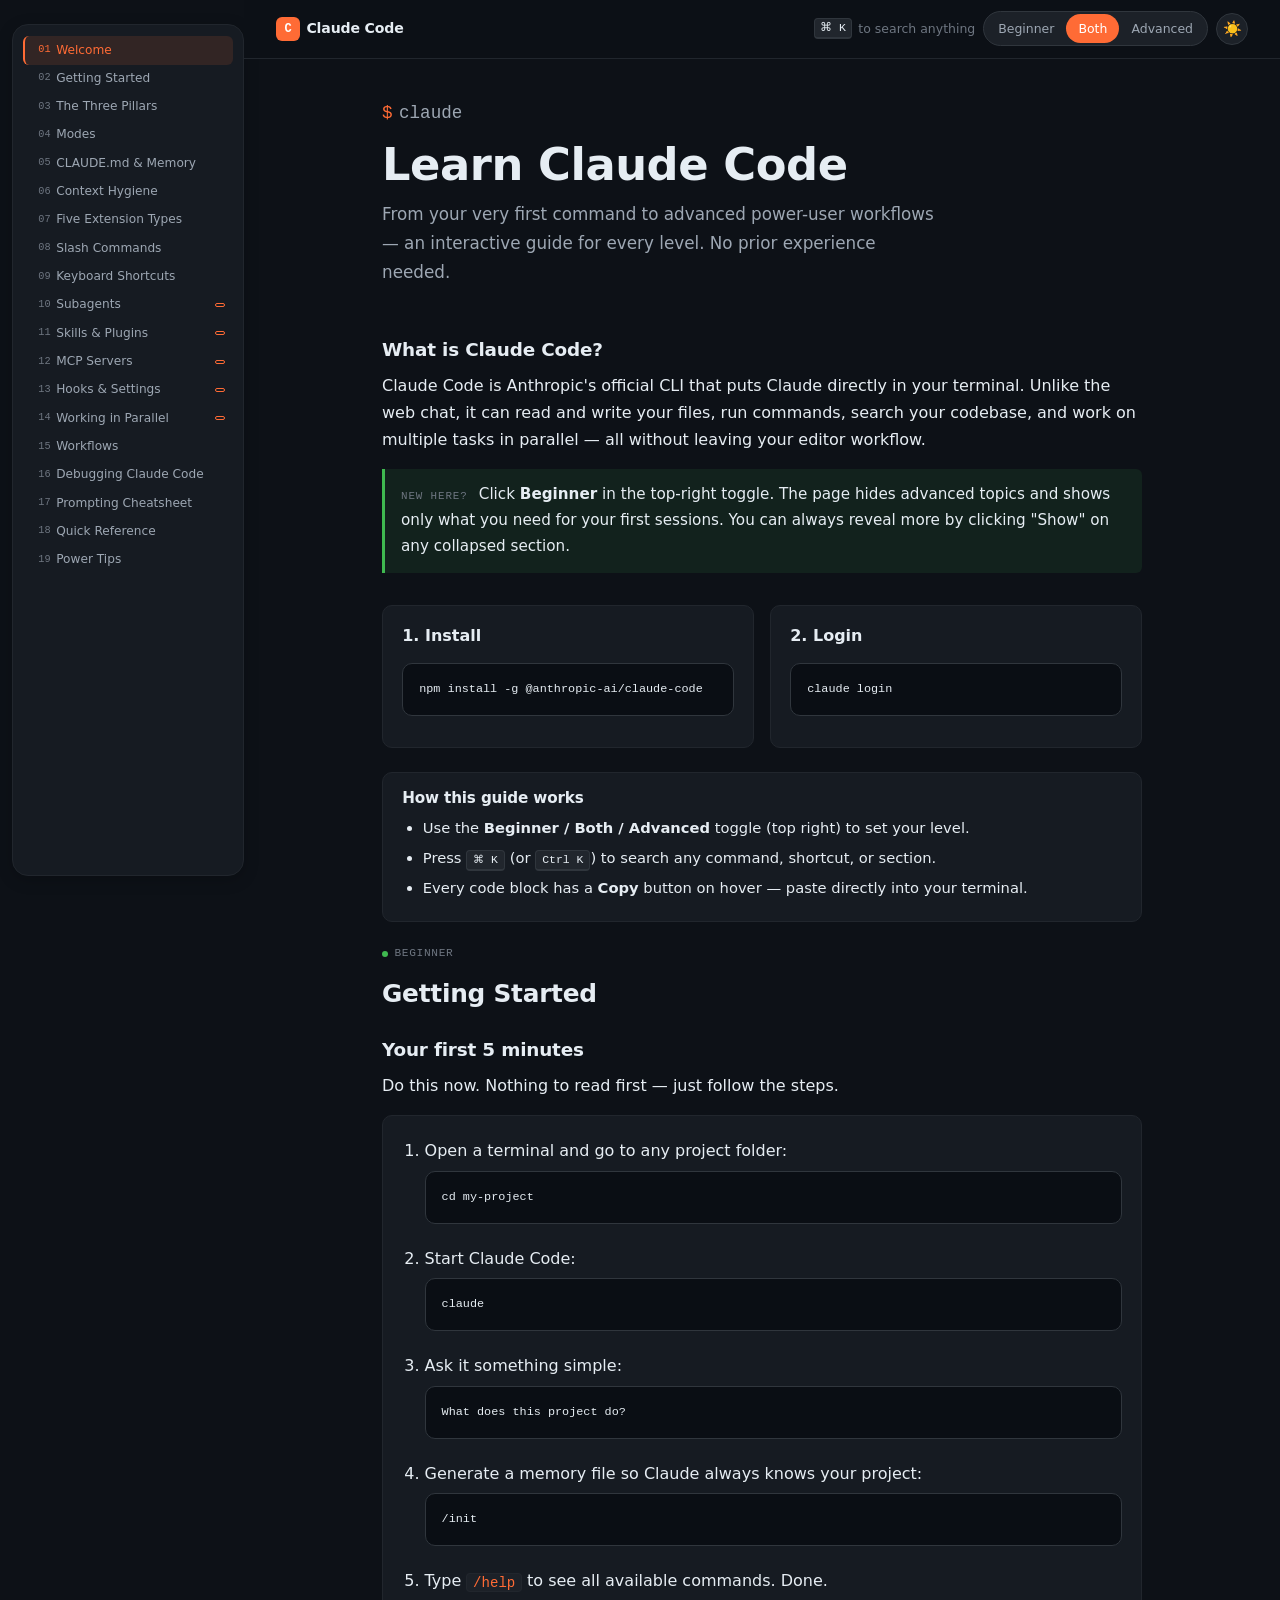
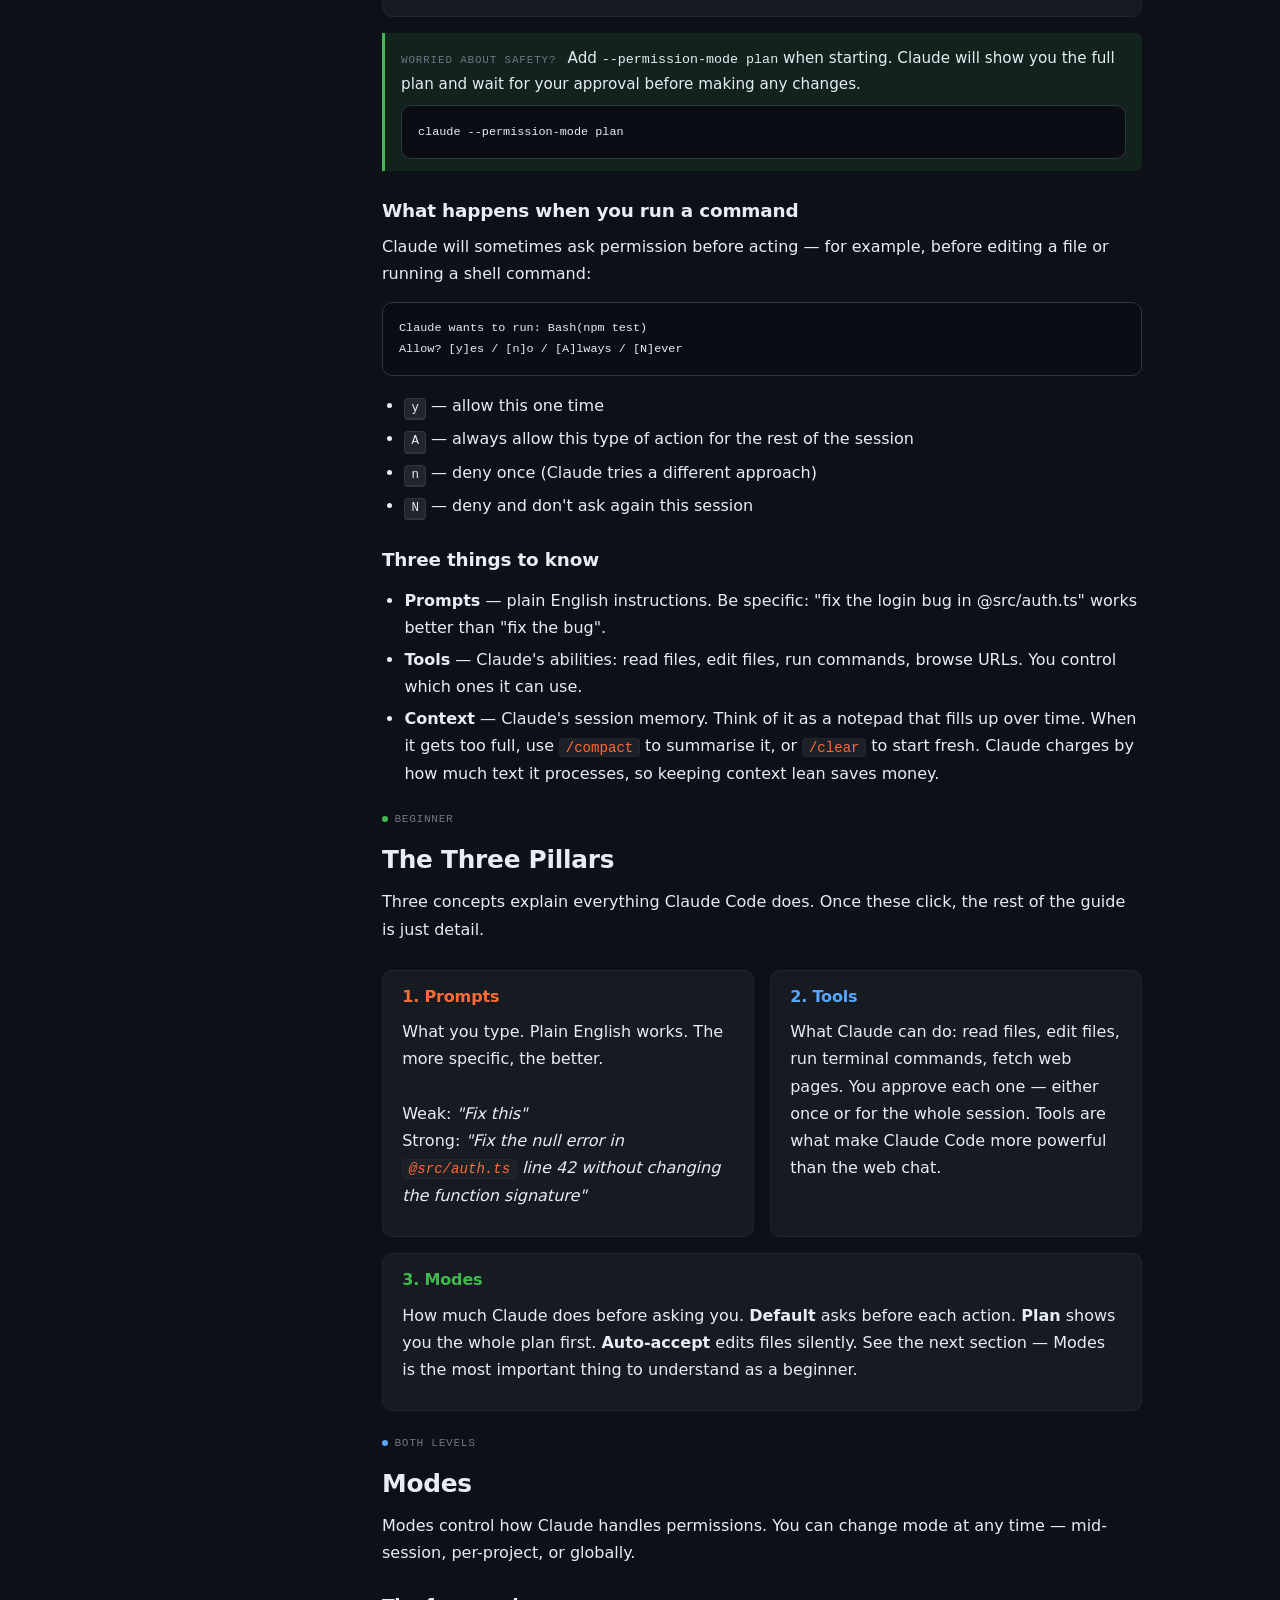
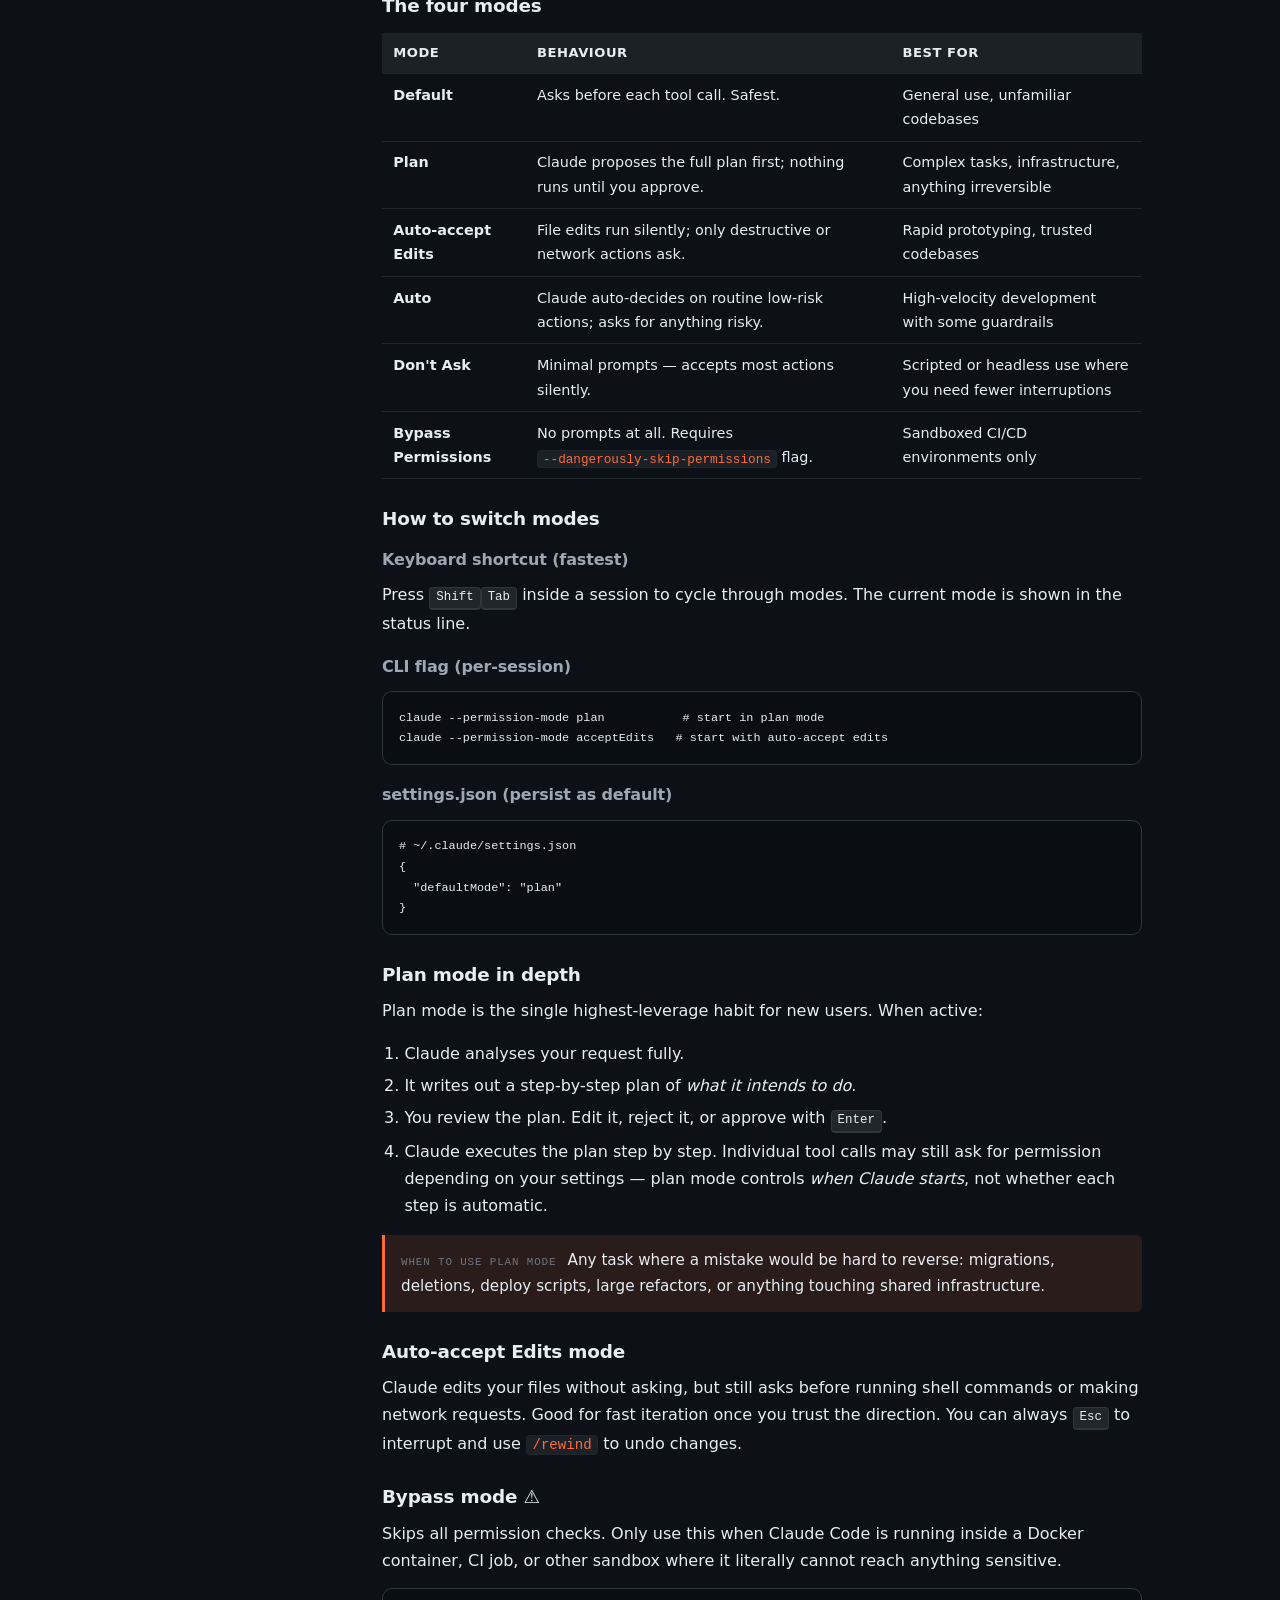
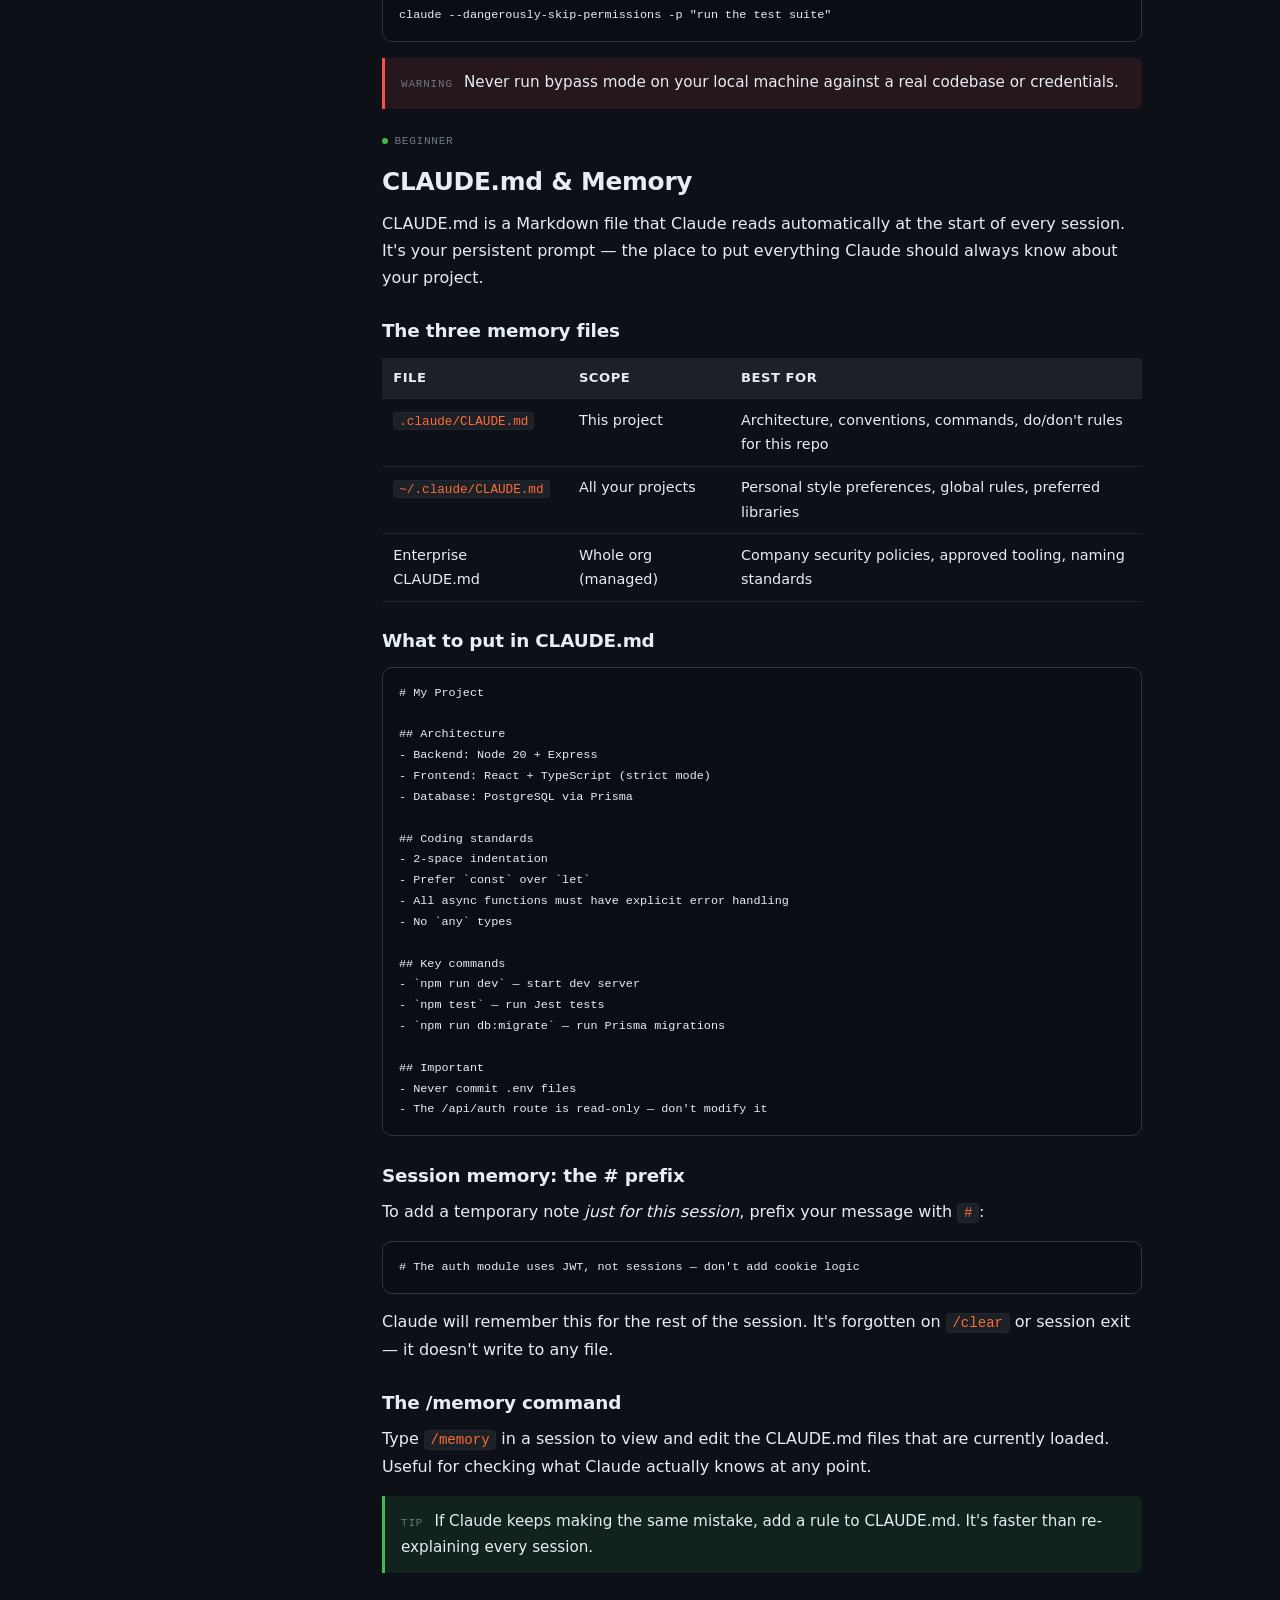
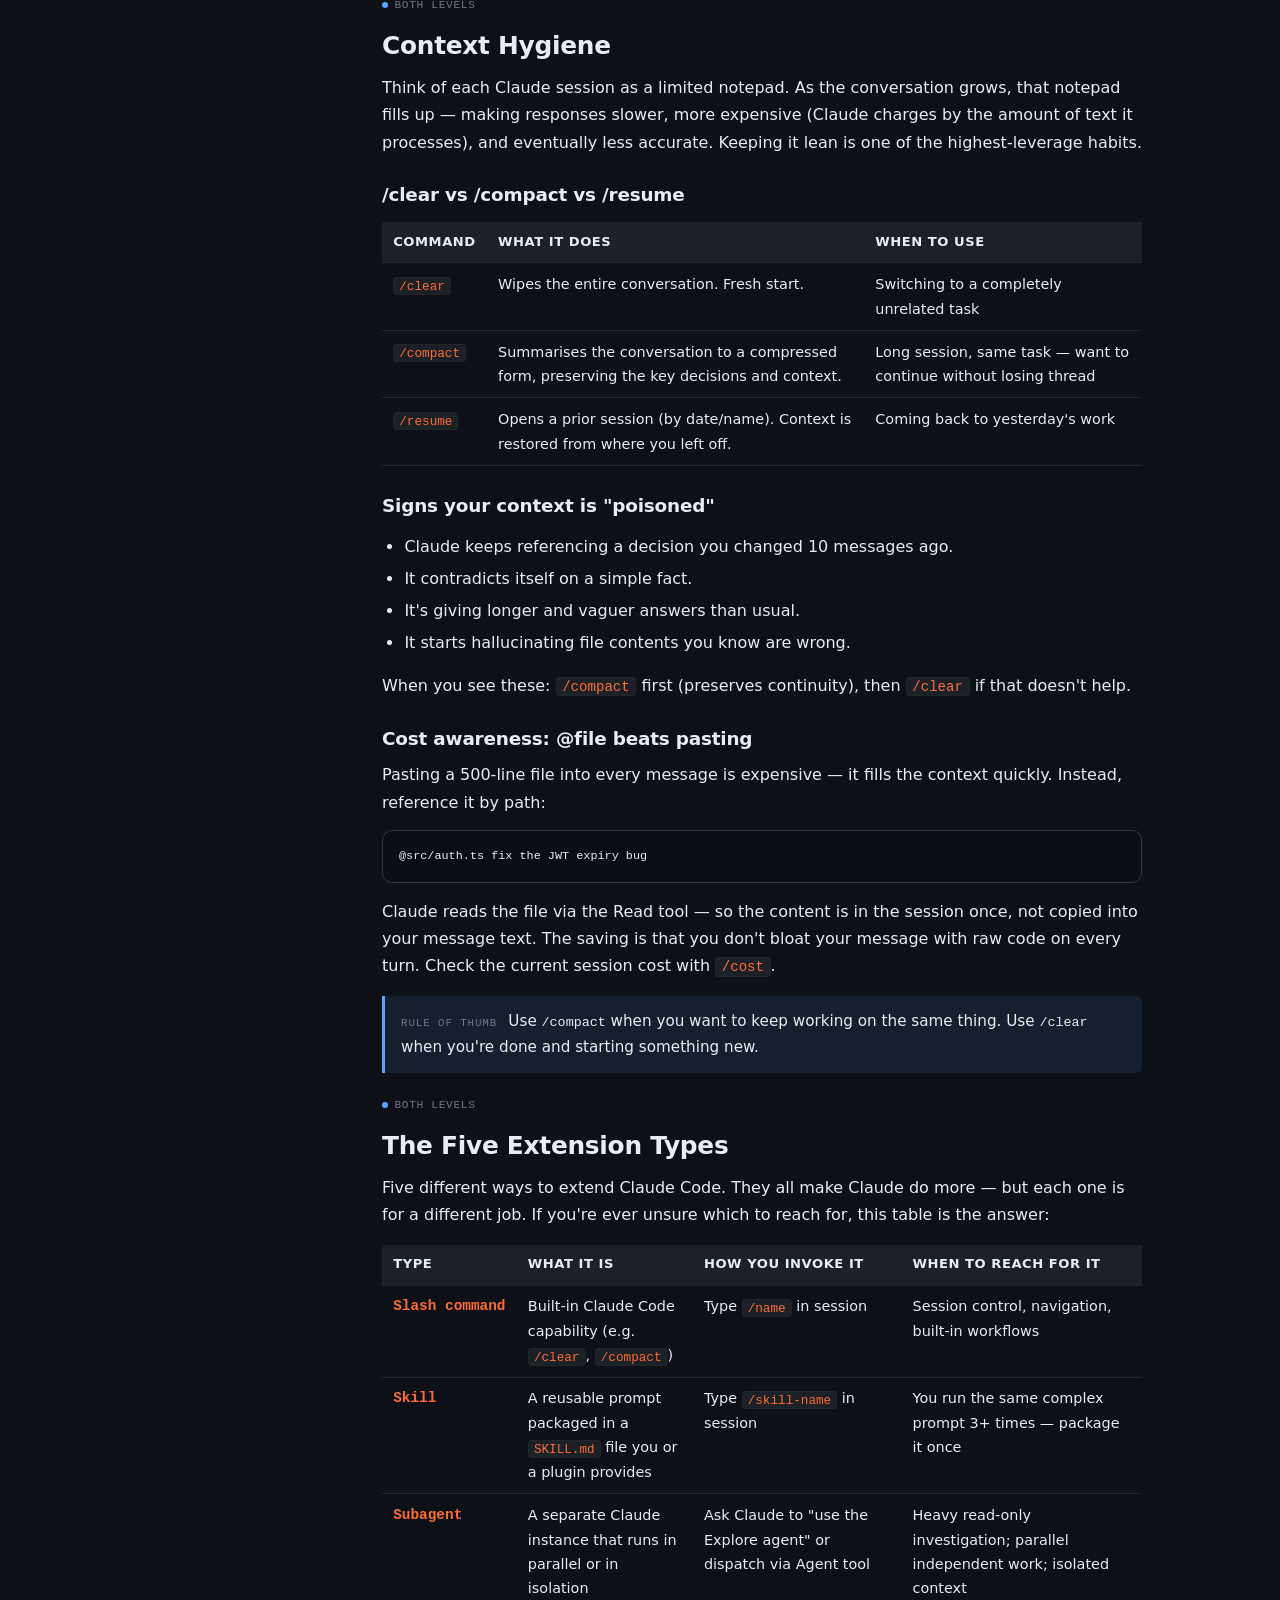
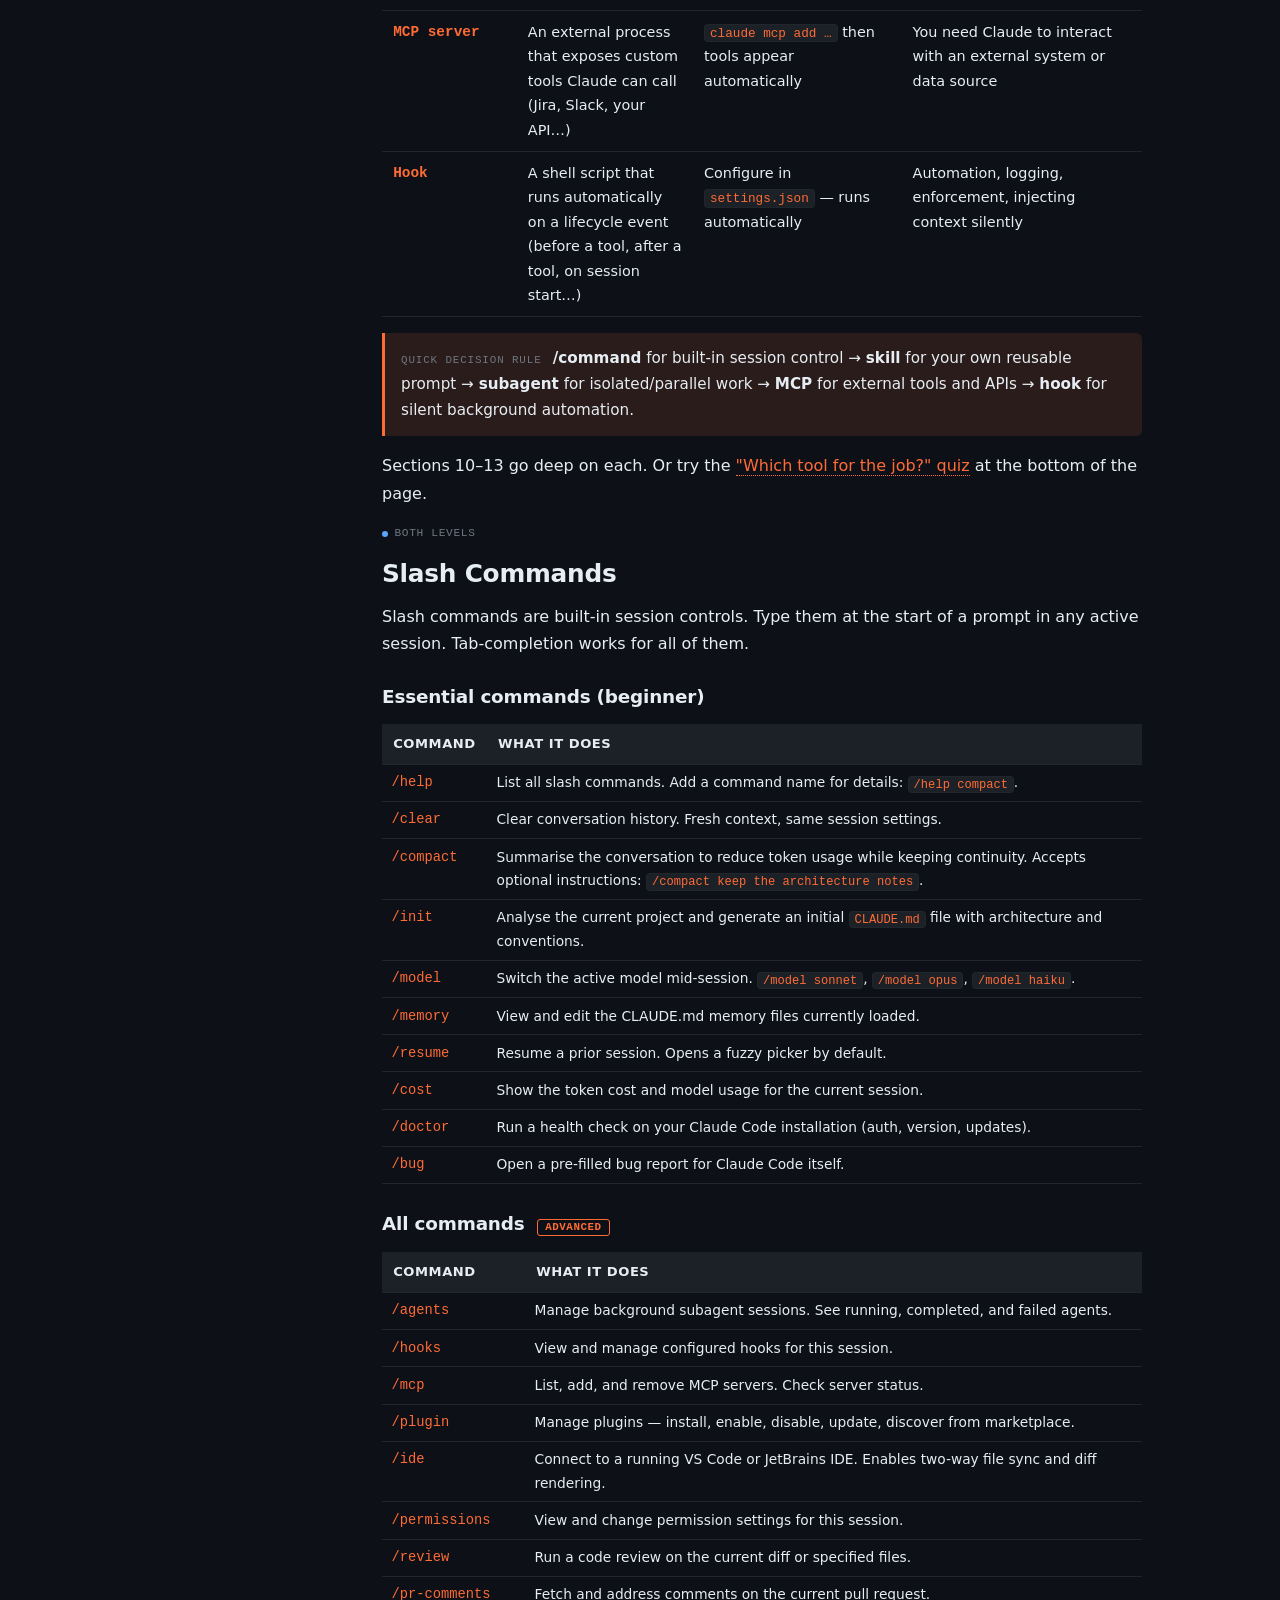
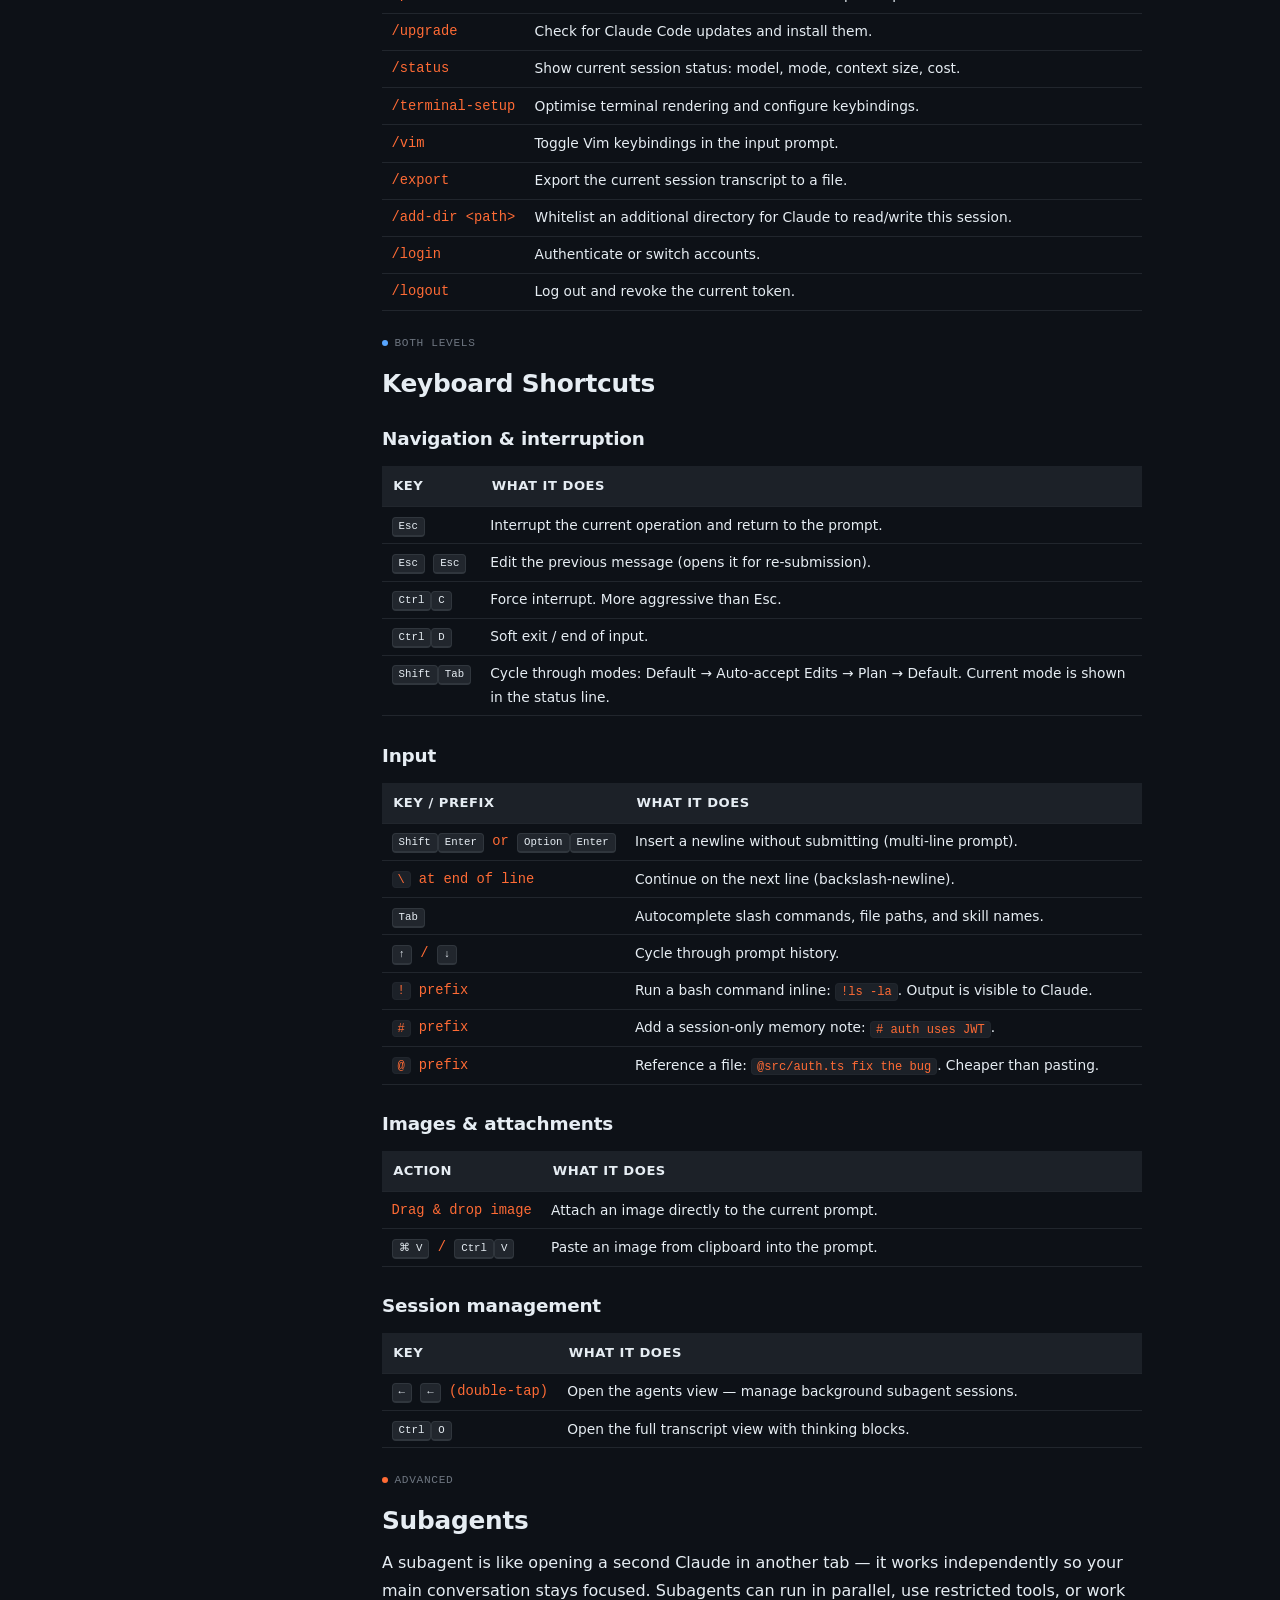
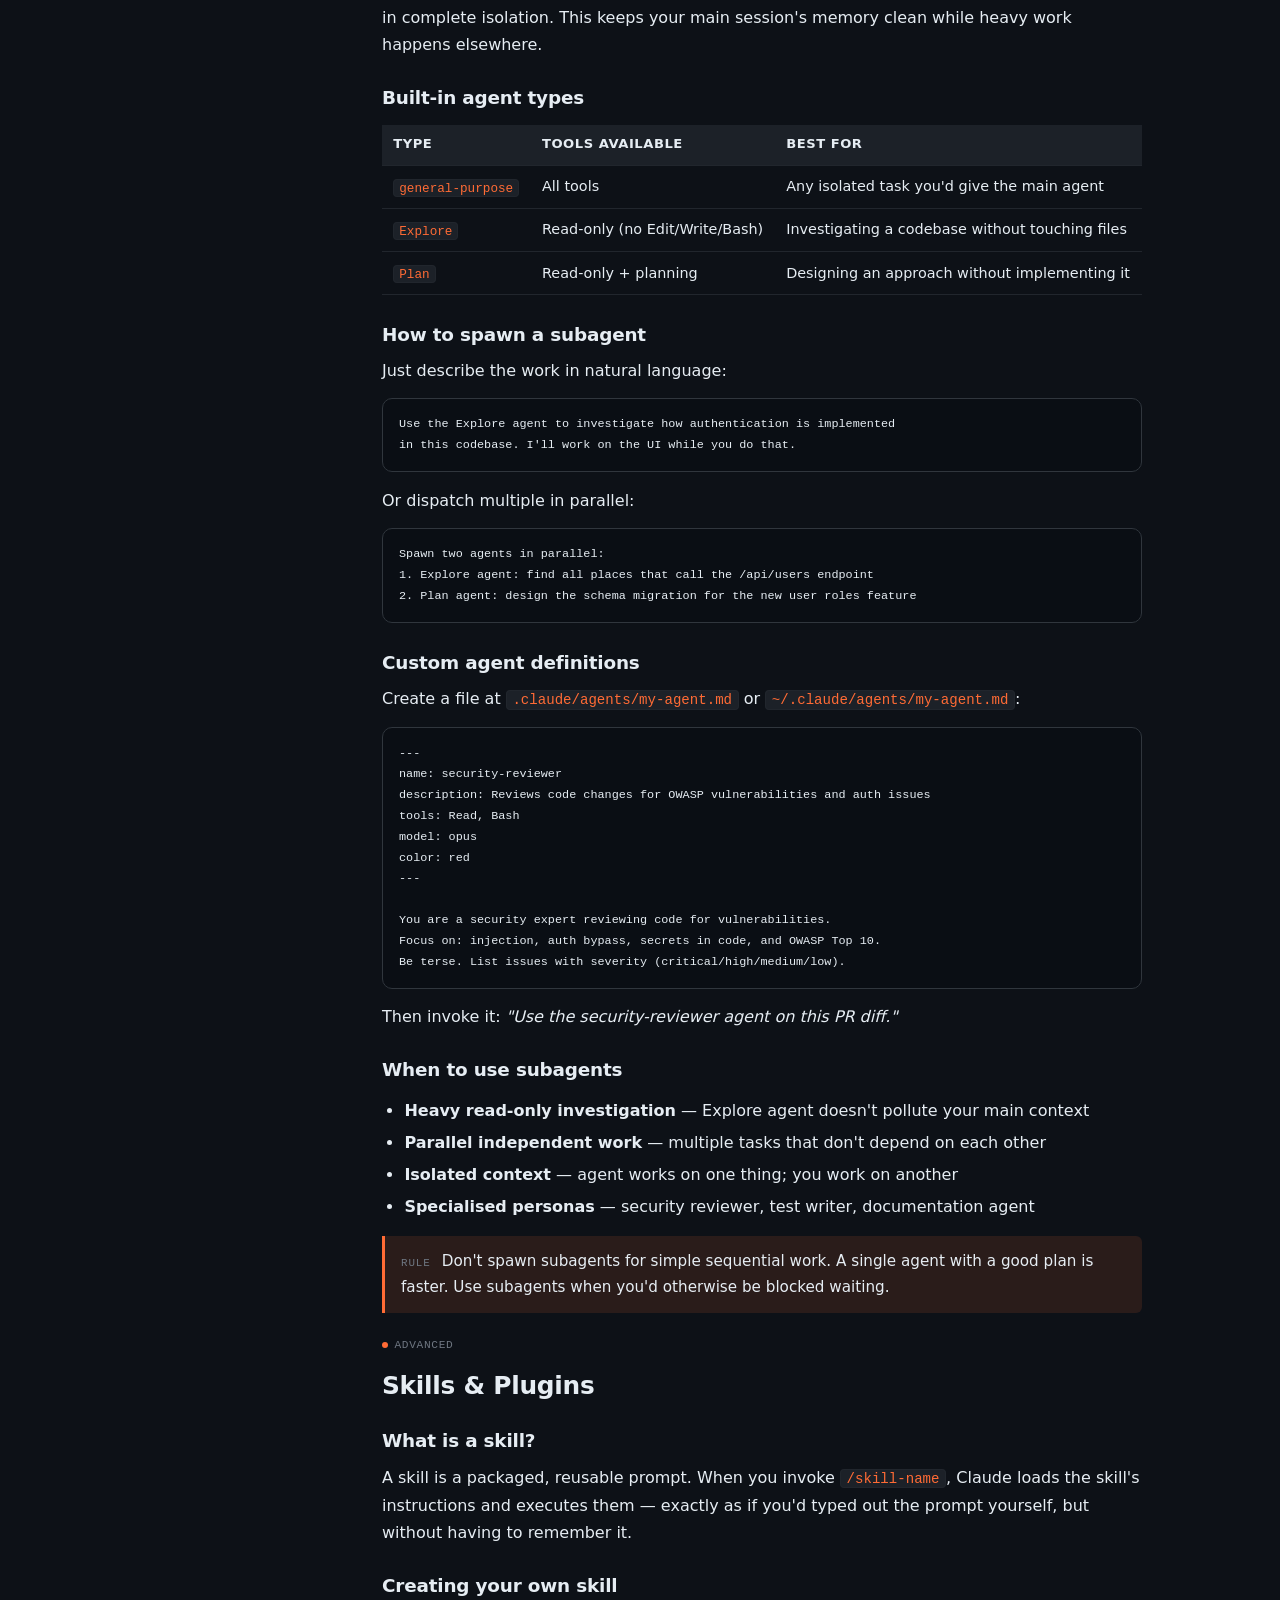
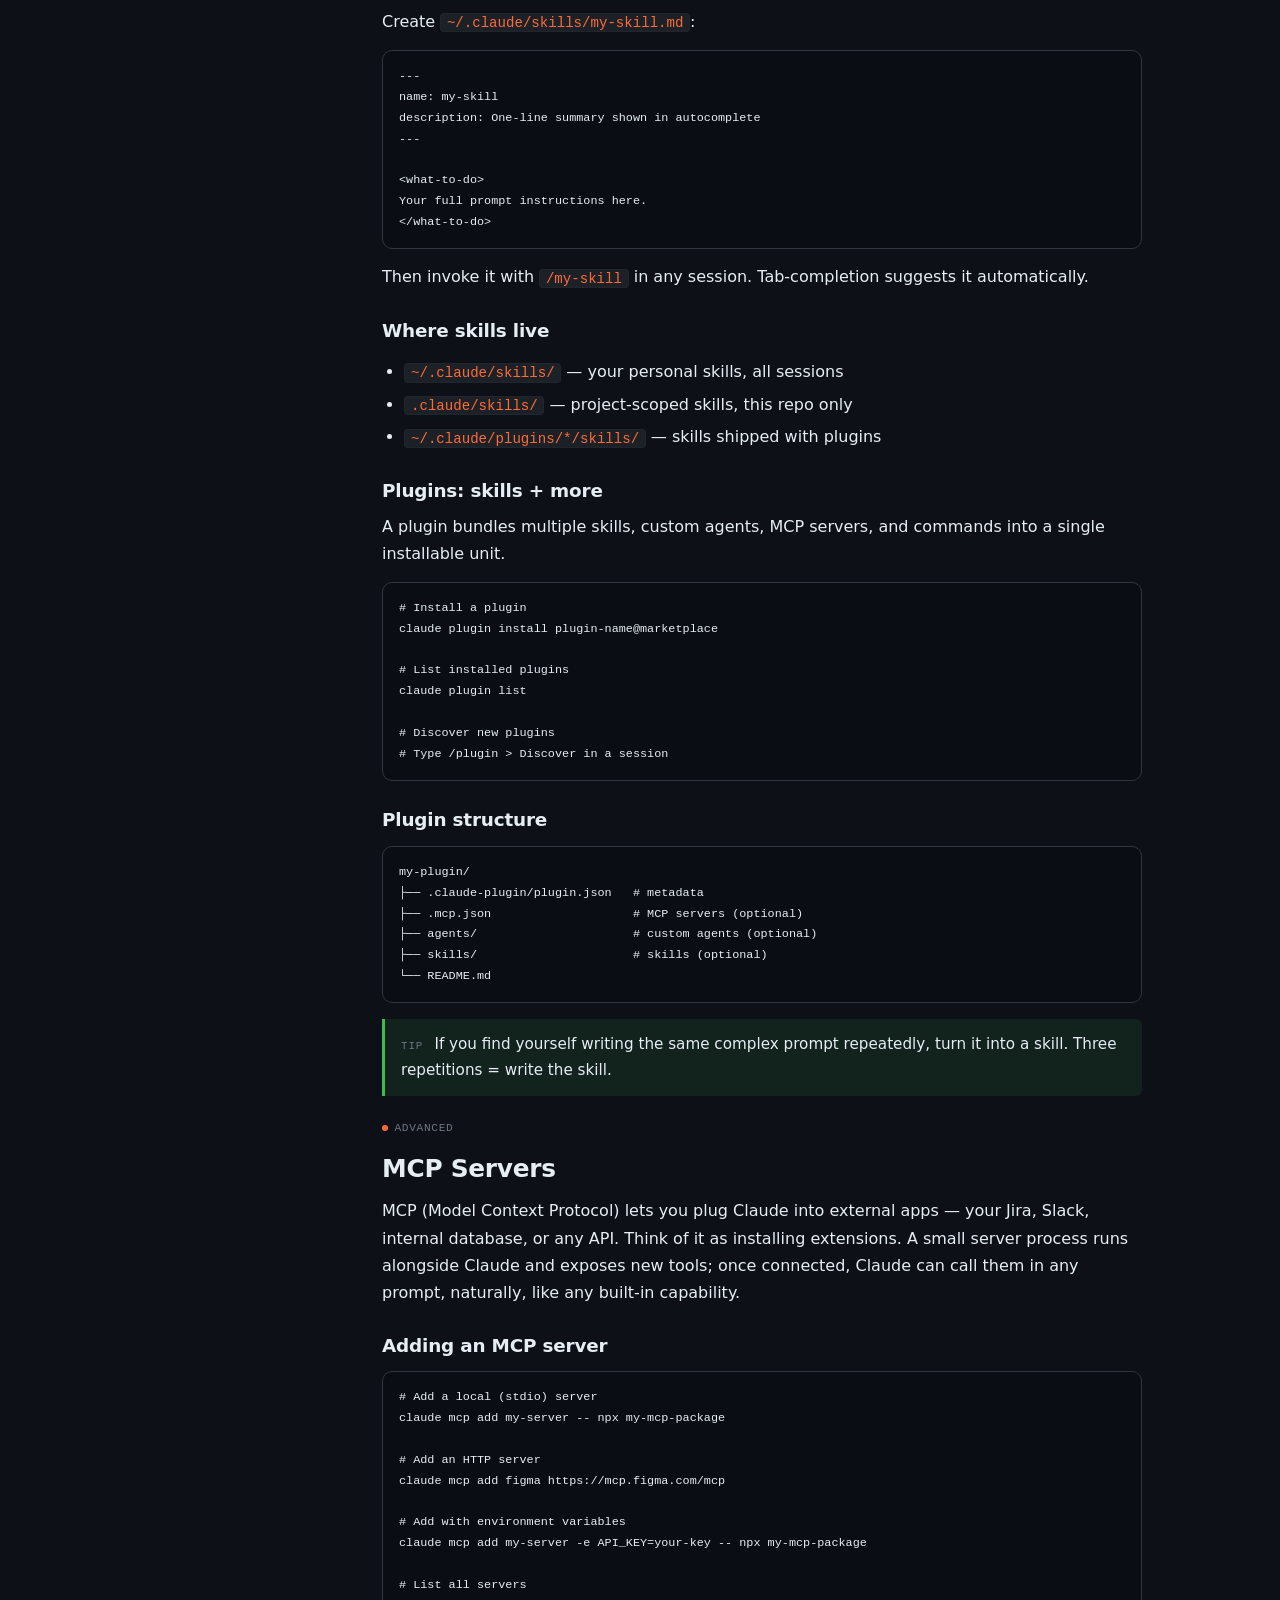
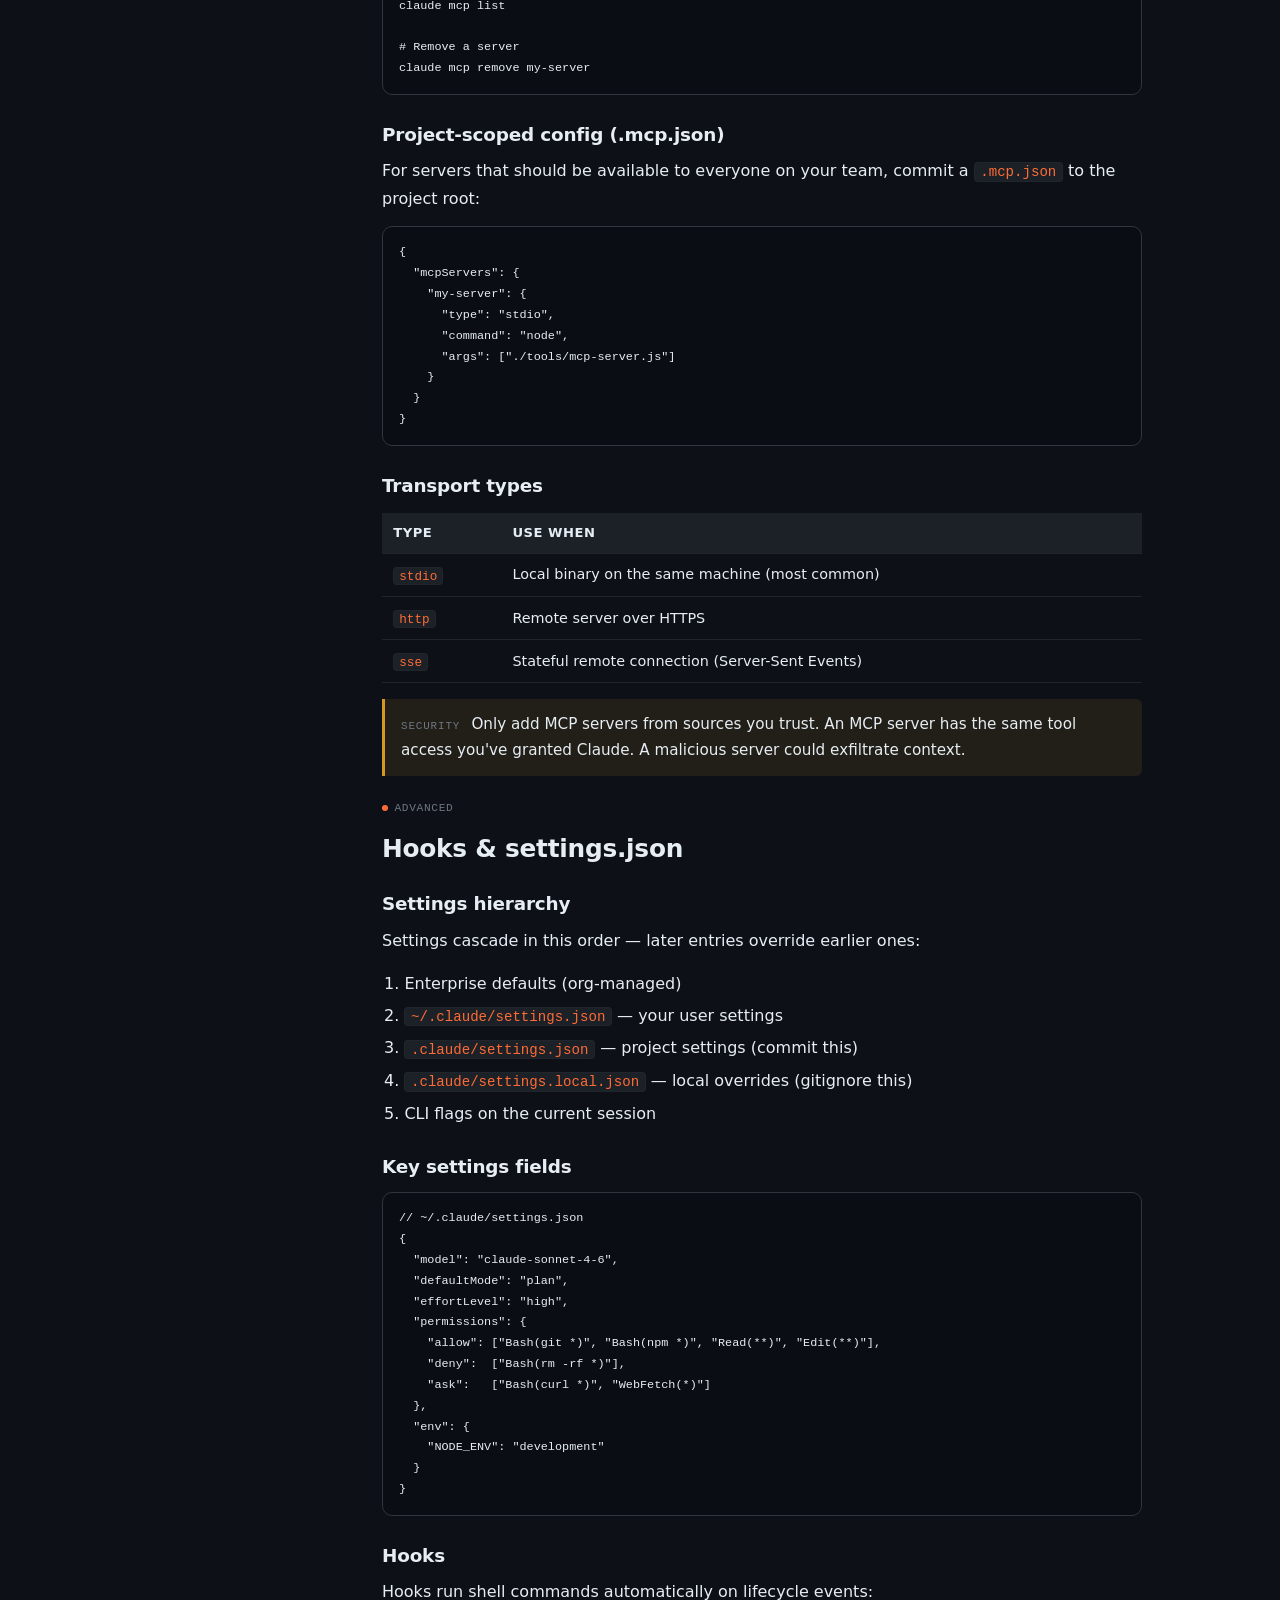
==== commit 0ac4ffa0: "Compact floating sidebar: auto-height, vertically centered - Removed sidebar header and footer from " ====
--- a/index.html
+++ b/index.html
@@ -8,7 +8,7 @@
   <meta http-equiv="Cache-Control" content="no-cache, no-store, must-revalidate">
   <meta http-equiv="Pragma" content="no-cache">
   <meta http-equiv="Expires" content="0">
-  <link rel="stylesheet" href="style.css?v=2025060602">
+  <link rel="stylesheet" href="style.css?v=2025060604">
   <!-- Inline SVG favicon -->
   <link rel="icon" type="image/svg+xml" href="data:image/svg+xml,<svg xmlns='http://www.w3.org/2000/svg' viewBox='0 0 32 32'><rect width='32' height='32' rx='6' fill='%23ff6b35'/><text x='7' y='23' font-family='monospace' font-weight='bold' font-size='18' fill='white'>C</text></svg>">
 </head>
@@ -19,14 +19,6 @@
        SIDEBAR
   ═══════════════════════════════════════════════════════ -->
   <aside class="sidebar" role="navigation" aria-label="Page sections">
-    <div class="sidebar-header">
-      <div class="sidebar-logo" aria-hidden="true">C</div>
-      <div>
-        <div class="sidebar-title">Claude Code</div>
-        <div class="sidebar-subtitle">Interactive Guide</div>
-      </div>
-    </div>
-
     <ul class="sidebar-nav" role="list">
       <li><a href="#welcome"><span class="nav-num">01</span> Welcome</a></li>
       <li><a href="#getting-started" data-level="beginner"><span class="nav-num">02</span> Getting Started</a></li>
@@ -49,9 +41,6 @@
       <li><a href="#power-tips"><span class="nav-num">19</span> Power Tips</a></li>
     </ul>
 
-    <div class="sidebar-footer">
-      by <a href="https://www.linkedin.com/in/maharajma/" target="_blank" rel="noopener">Maharaj</a>
-    </div>
   </aside>
 
   <!-- ═══════════════════════════════════════════════════════
@@ -61,6 +50,10 @@
     <!-- Top bar -->
     <header class="topbar" role="banner">
       <button class="menu-btn" id="menu-btn" aria-label="Open navigation" aria-expanded="false">☰</button>
+      <div class="topbar-brand">
+        <div class="sidebar-logo" aria-hidden="true">C</div>
+        <span class="topbar-title">Claude Code</span>
+      </div>
       <span class="cmdk-hint">
         <kbd>⌘ K</kbd> to search anything
       </span>
@@ -1496,7 +1489,7 @@
   </div>
 </div>
 
-<script src="app.js?v=2025060602"></script>
+<script src="app.js?v=2025060604"></script>
 <script>
 if ('serviceWorker' in navigator) {
   navigator.serviceWorker.register('/claude-code-guide/sw.js').then(reg => {
--- a/style.css
+++ b/style.css
@@ -106,14 +106,16 @@
 
 .sidebar {
   position: sticky;
-  top: 12px;
-  height: calc(100vh - 24px);
+  top: 50%;
+  transform: translateY(-50%);
+  height: auto;
+  max-height: calc(100vh - 48px);
   overflow-y: auto;
   border: 1px solid var(--border-soft);
   border-radius: 16px;
   background: var(--bg-elev);
-  padding: 1rem 0.75rem 1.5rem;
-  margin: 12px 0 12px 12px;
+  padding: 0.7rem 0.6rem;
+  margin: 0 0 0 12px;
   display: flex;
   flex-direction: column;
   box-shadow: 0 4px 16px rgba(0, 0, 0, 0.2);
@@ -122,23 +124,14 @@
   box-shadow: 0 4px 16px rgba(140, 149, 159, 0.15);
 }
 
-.sidebar-header {
-  display: flex;
-  align-items: center;
-  gap: 0.4rem;
-  padding: 0.2rem 0.4rem 0.7rem;
-  border-bottom: 1px solid var(--border-soft);
-  margin-bottom: 0.5rem;
-}
 .sidebar-logo {
   width: 24px; height: 24px;
   border-radius: 6px;
   background: var(--accent);
   display: grid; place-items: center;
   color: #fff; font-family: var(--font-mono); font-weight: 700; font-size: 12px;
-}
-.sidebar-title { font-weight: 600; font-size: 0.82rem; letter-spacing: -0.01em; }
-.sidebar-subtitle { font-size: 0.65rem; color: var(--text-faint); margin-top: 1px; }
+  flex-shrink: 0;
+}
 
 .sidebar-nav { list-style: none; padding: 0; margin: 0; }
 .sidebar-nav li { margin: 0; }
@@ -184,15 +177,19 @@
 .sidebar-nav .nav-tag.adv { color: var(--accent); border-color: var(--accent); }
 .sidebar-nav .nav-tag.beg { color: var(--green); border-color: var(--green); }
 
-.sidebar-footer {
-  margin-top: auto;
-  padding: 0.7rem 0.5rem 0;
-  border-top: 1px solid var(--border-soft);
-  font-size: 0.7rem;
-  color: var(--text-faint);
-}
-.sidebar-footer a { color: var(--text-faint); border-bottom: none; }
-.sidebar-footer a:hover { color: var(--text-soft); border-bottom: 1px solid var(--text-faint); }
+/* Topbar brand */
+.topbar-brand {
+  display: flex;
+  align-items: center;
+  gap: 0.4rem;
+  margin-right: auto;
+}
+.topbar-title {
+  font-weight: 600;
+  font-size: 0.88rem;
+  color: var(--text);
+  letter-spacing: -0.01em;
+}
 
 /* ============================================================
    Top bar (controls)
@@ -218,7 +215,6 @@
   display: flex;
   align-items: center;
   gap: 0.4rem;
-  margin-right: auto;
 }
 .cmdk-hint kbd { font-size: 0.72rem; padding: 1px 5px; }
 
@@ -264,7 +260,7 @@
    Main content area
    ============================================================ */
 .main {
-  padding: 1.5rem 2rem 6rem;
+  padding: 1.5rem 2rem 2rem;
   max-width: 1020px;
   margin: 0 auto;
 }
@@ -766,18 +762,19 @@
   .app { grid-template-columns: 1fr; }
   .sidebar {
     position: fixed;
-    top: 12px; left: 12px;
-    width: 240px;
-    height: calc(100vh - 24px);
+    top: 50%; left: 12px;
+    width: 220px;
+    height: auto;
+    max-height: calc(100vh - 48px);
     z-index: 50;
     margin: 0;
-    transform: translateX(calc(-100% - 12px));
+    transform: translate(calc(-100% - 12px), -50%);
     transition: transform 200ms ease;
     box-shadow: var(--shadow);
   }
-  .app[data-sidebar="open"] .sidebar { transform: translateX(0); }
+  .app[data-sidebar="open"] .sidebar { transform: translate(0, -50%); }
   .topbar { padding: 0.6rem 1rem; }
-  .main { padding: 1rem 1rem 4rem; }
+  .main { padding: 1rem 1rem 1.5rem; }
   .menu-btn { display: grid; }
 }
 .menu-btn {
@@ -820,8 +817,9 @@
 @media (max-width: 700px) { .two-col { grid-template-columns: 1fr; } }
 
 footer.page-footer {
-  margin-top: 4rem;
-  padding-top: 2rem;
+  margin-top: 2rem;
+  padding-top: 1.2rem;
+  padding-bottom: 1.5rem;
   border-top: 1px solid var(--border-soft);
   font-size: 0.85rem;
   color: var(--text-faint);
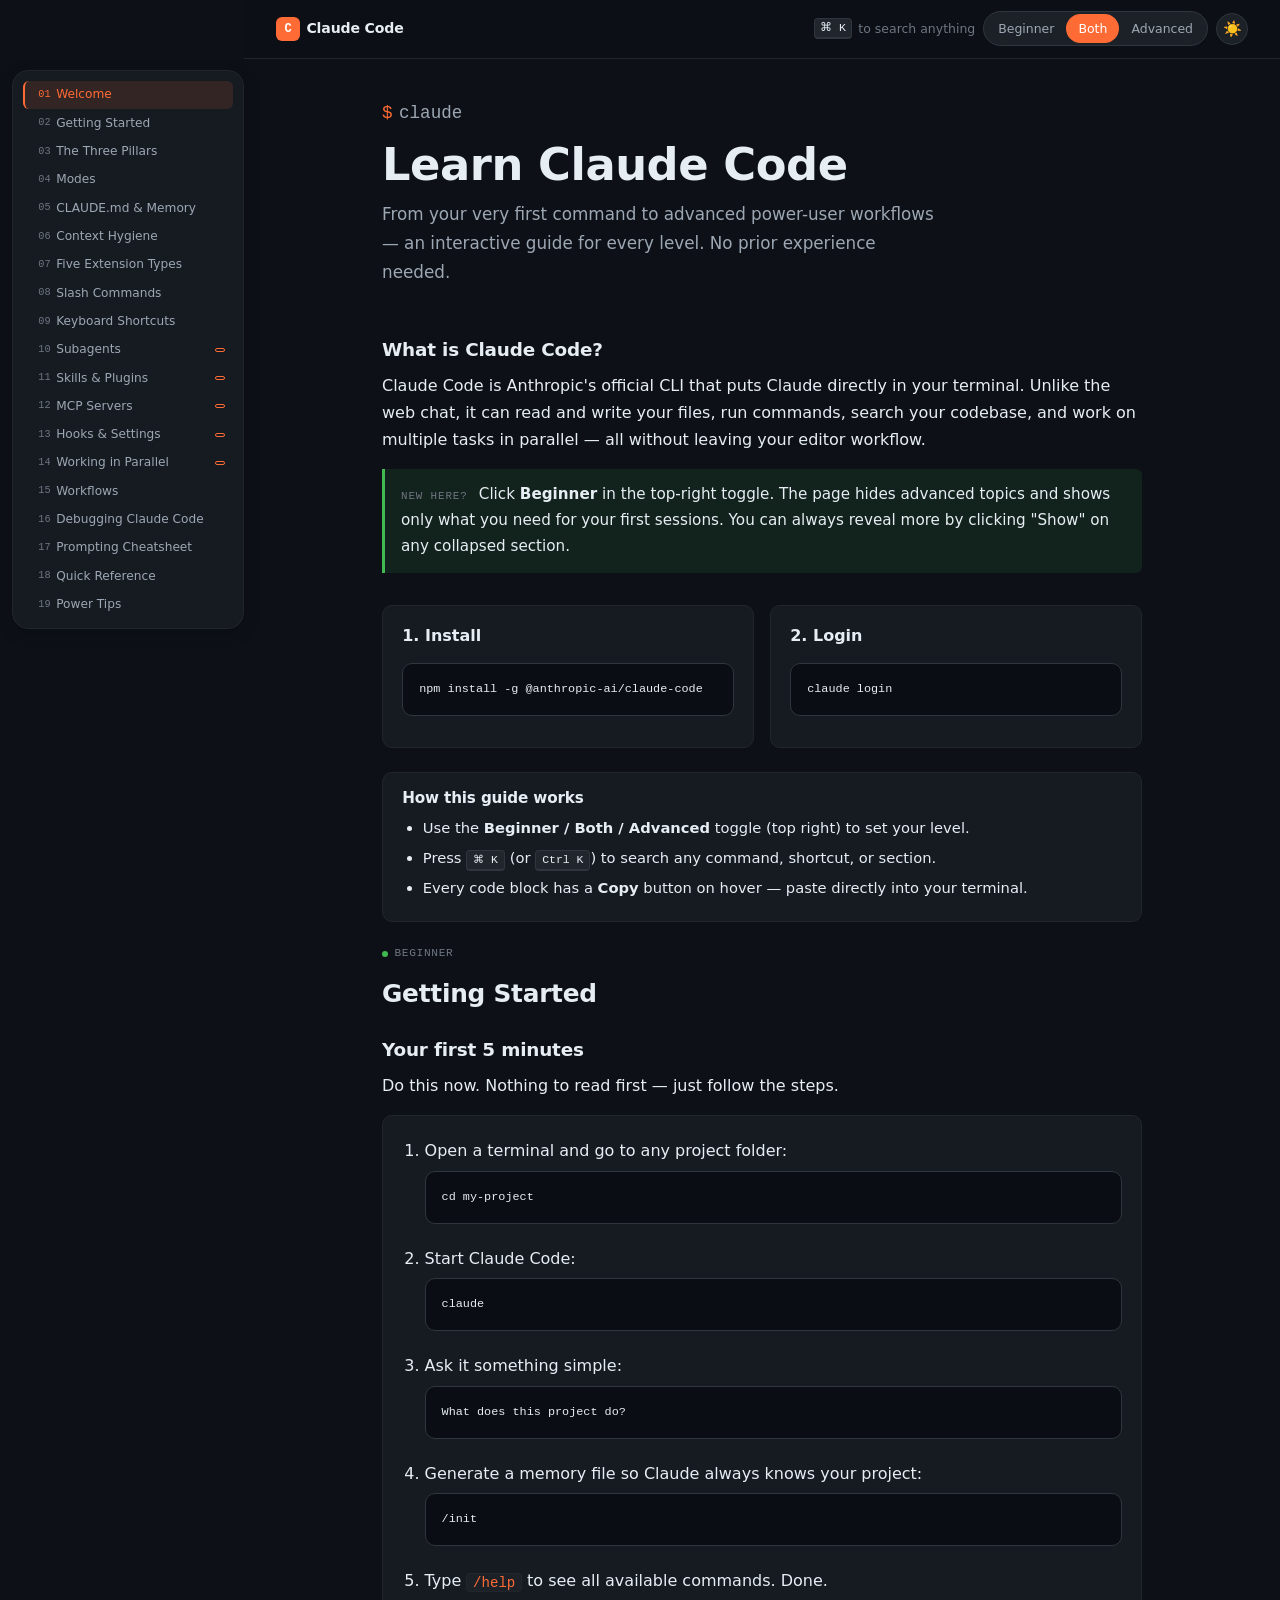
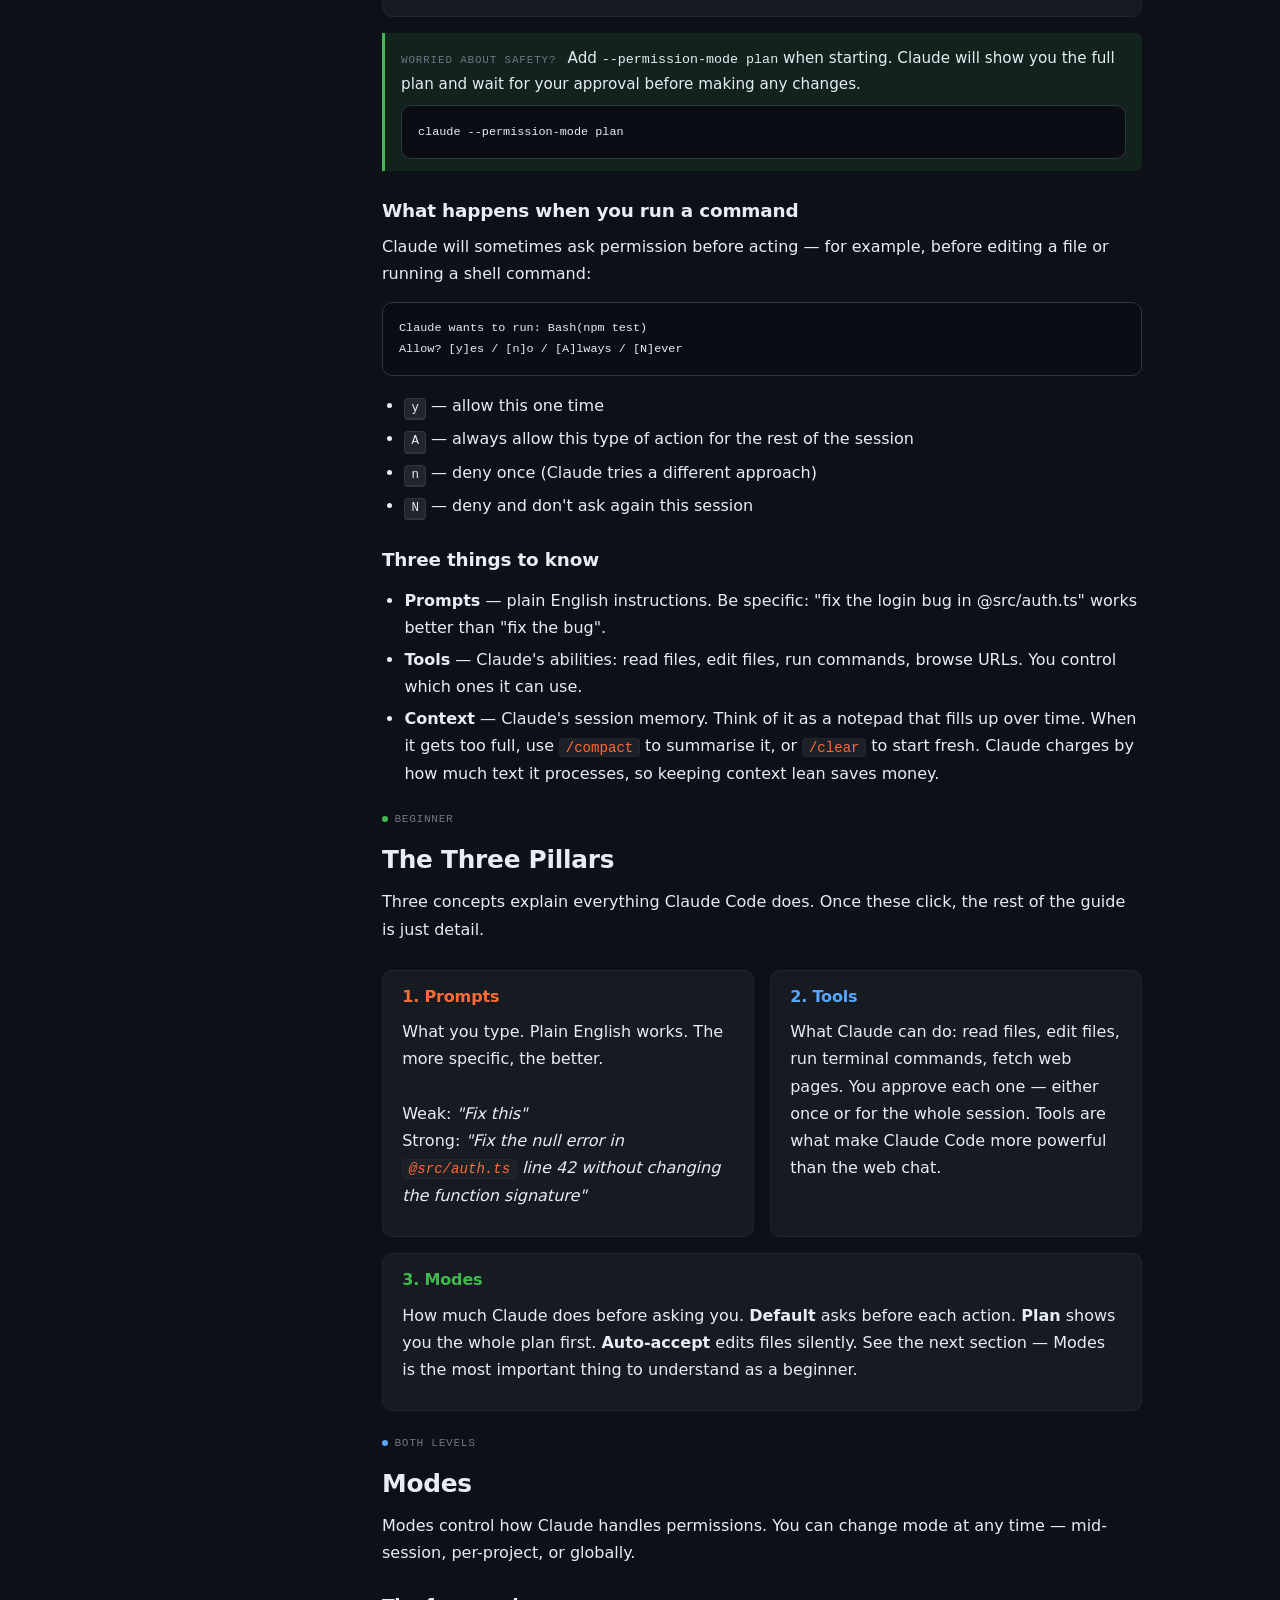
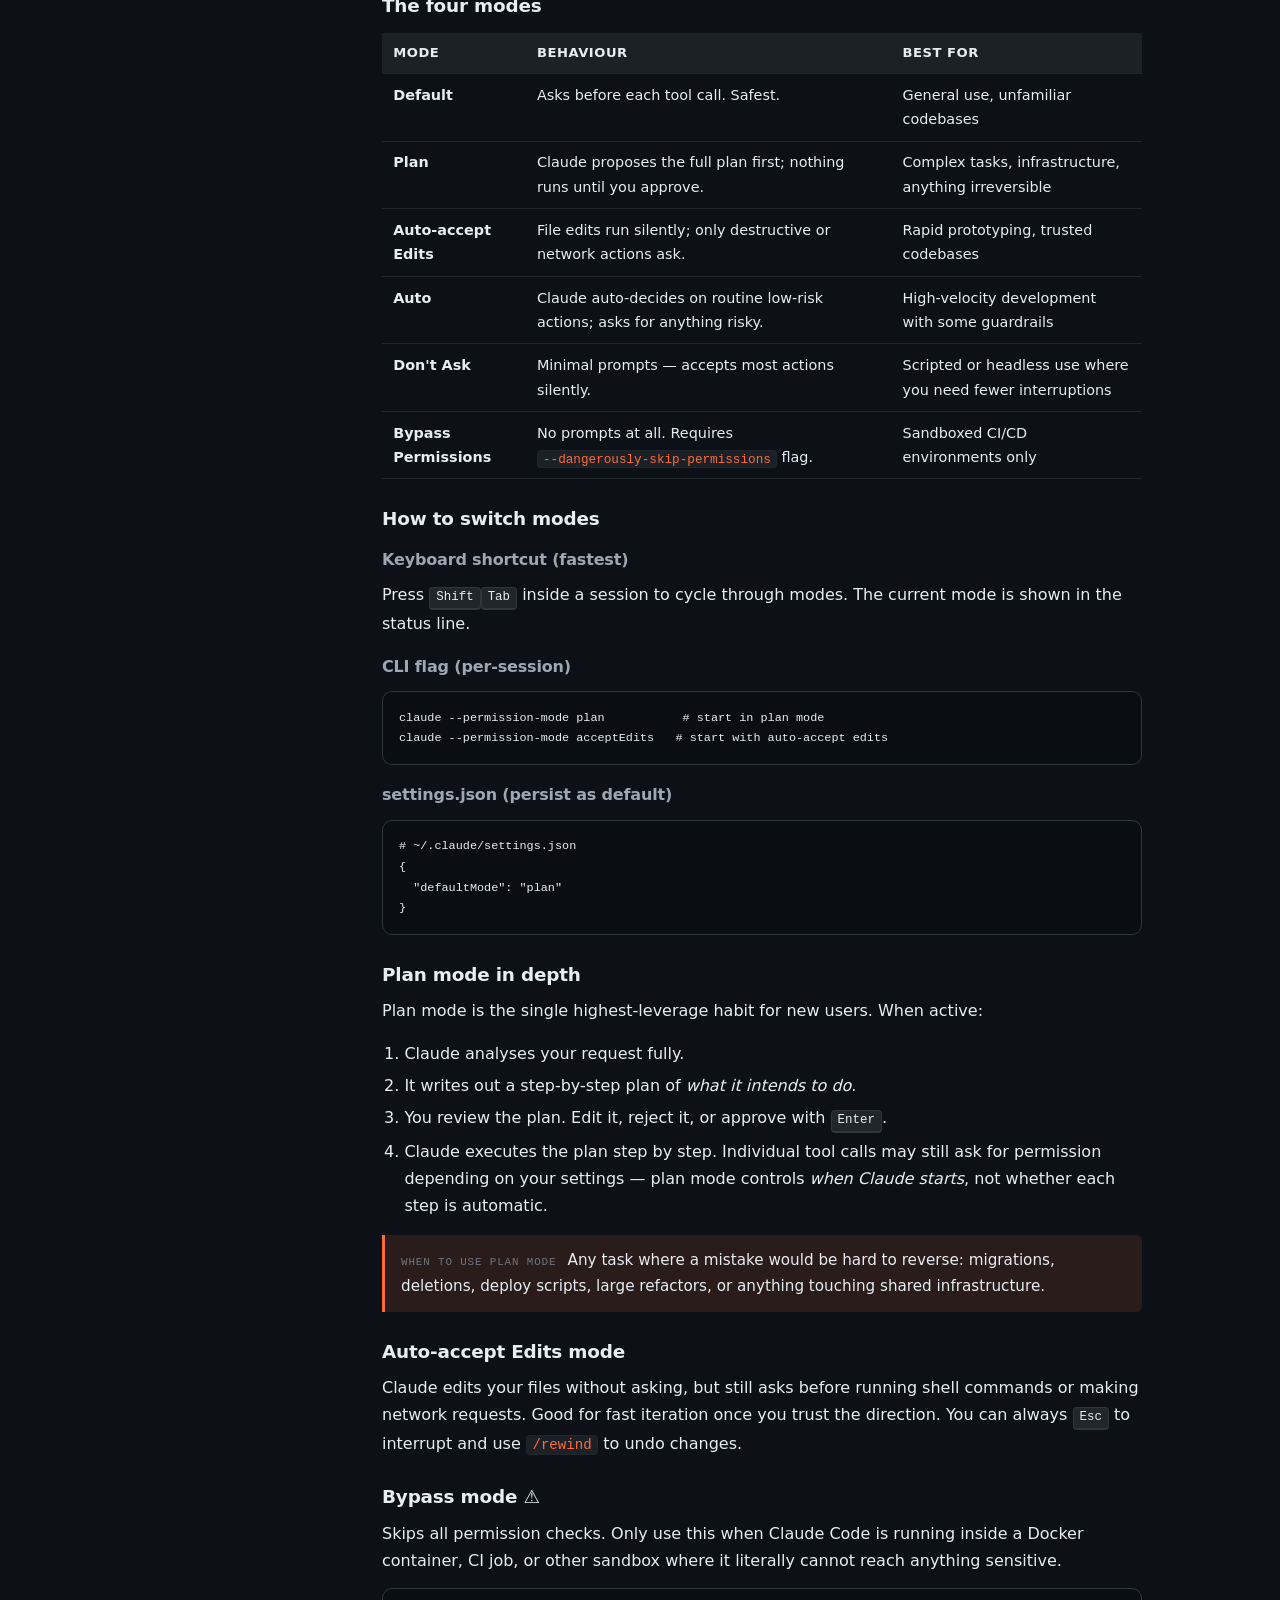
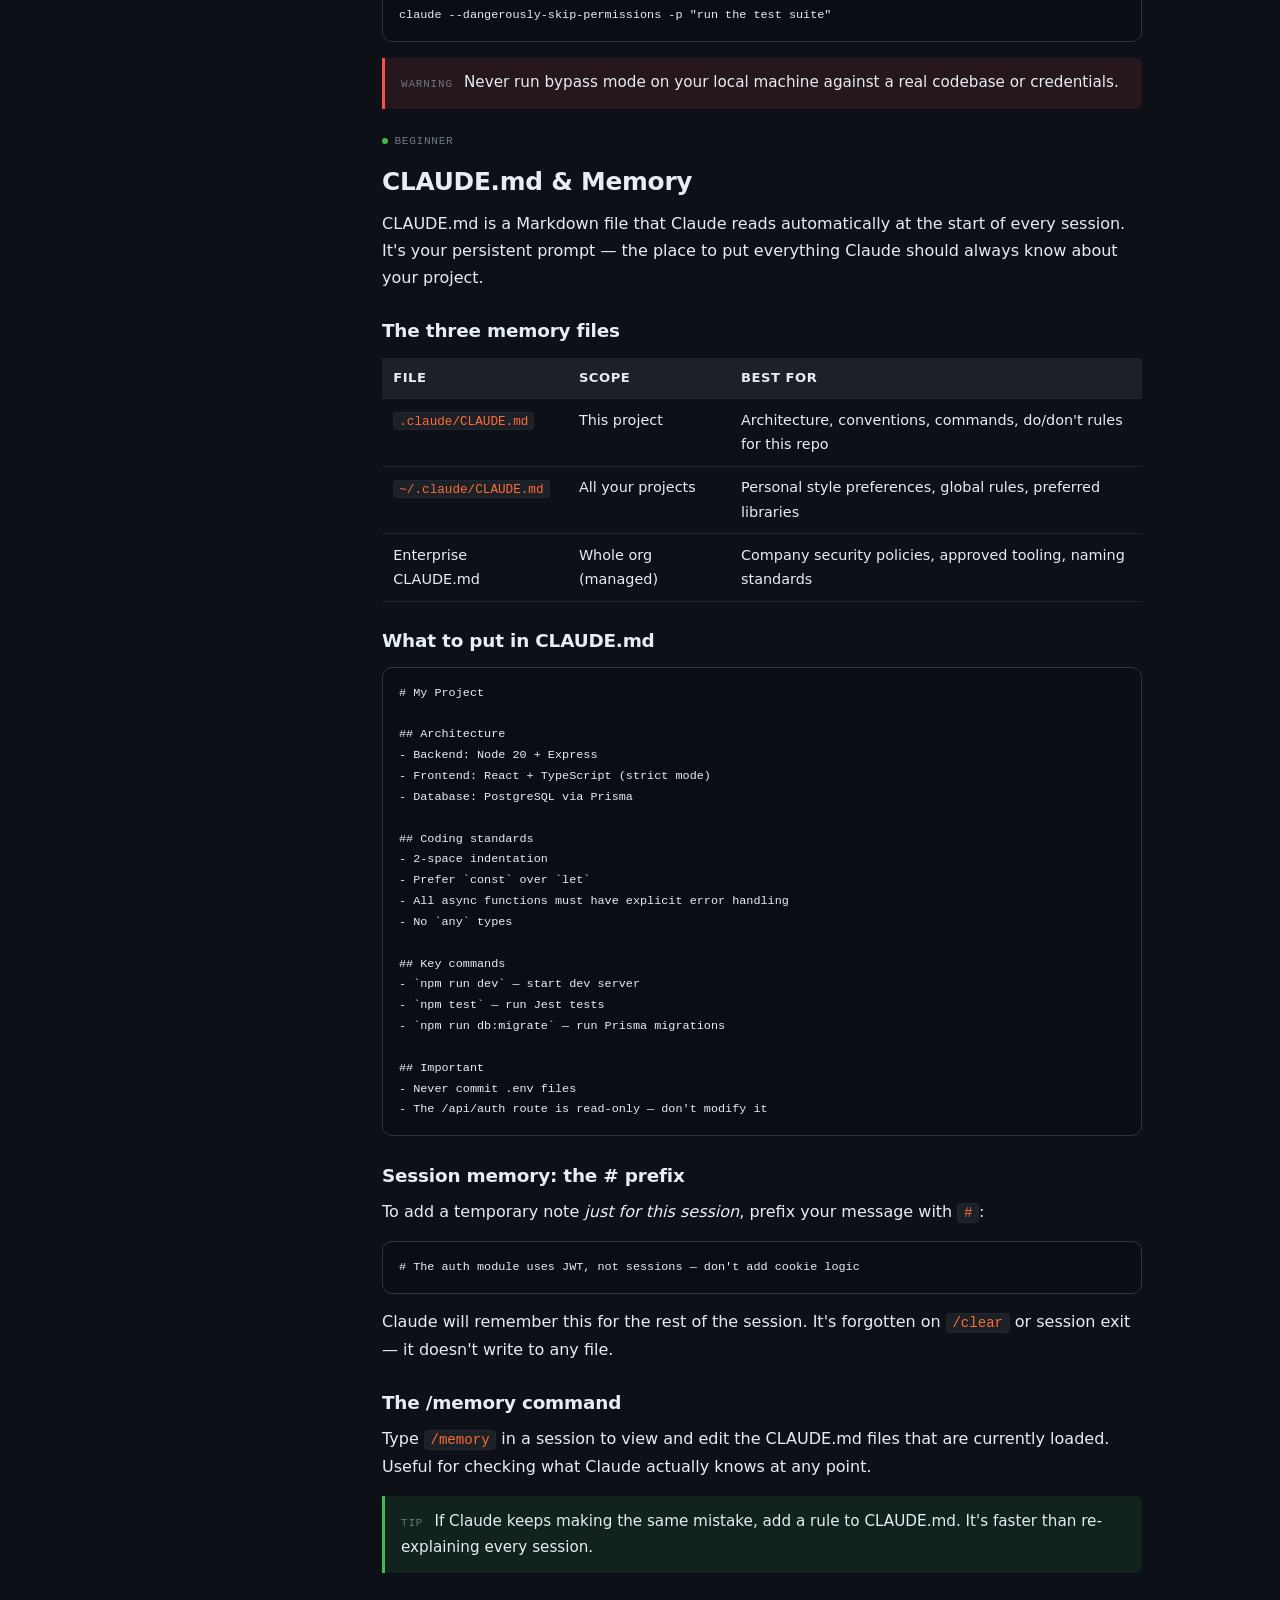
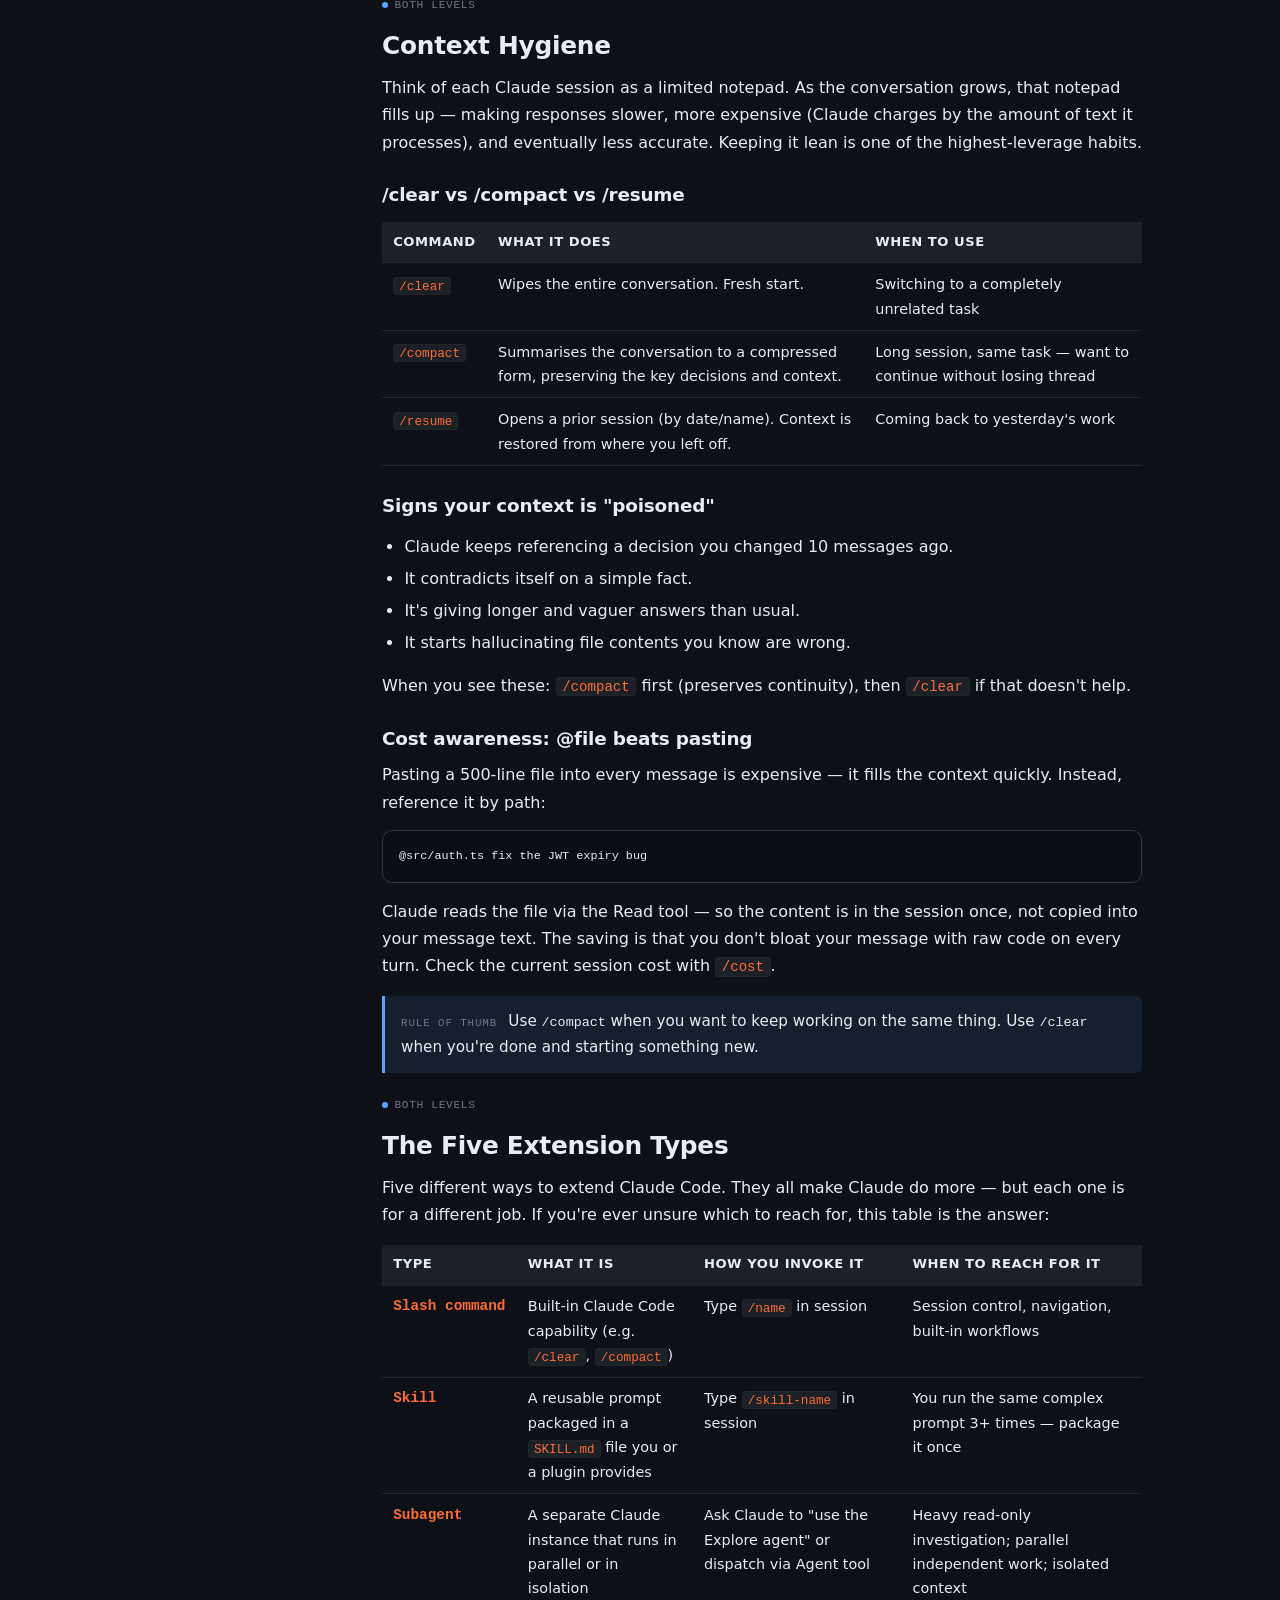
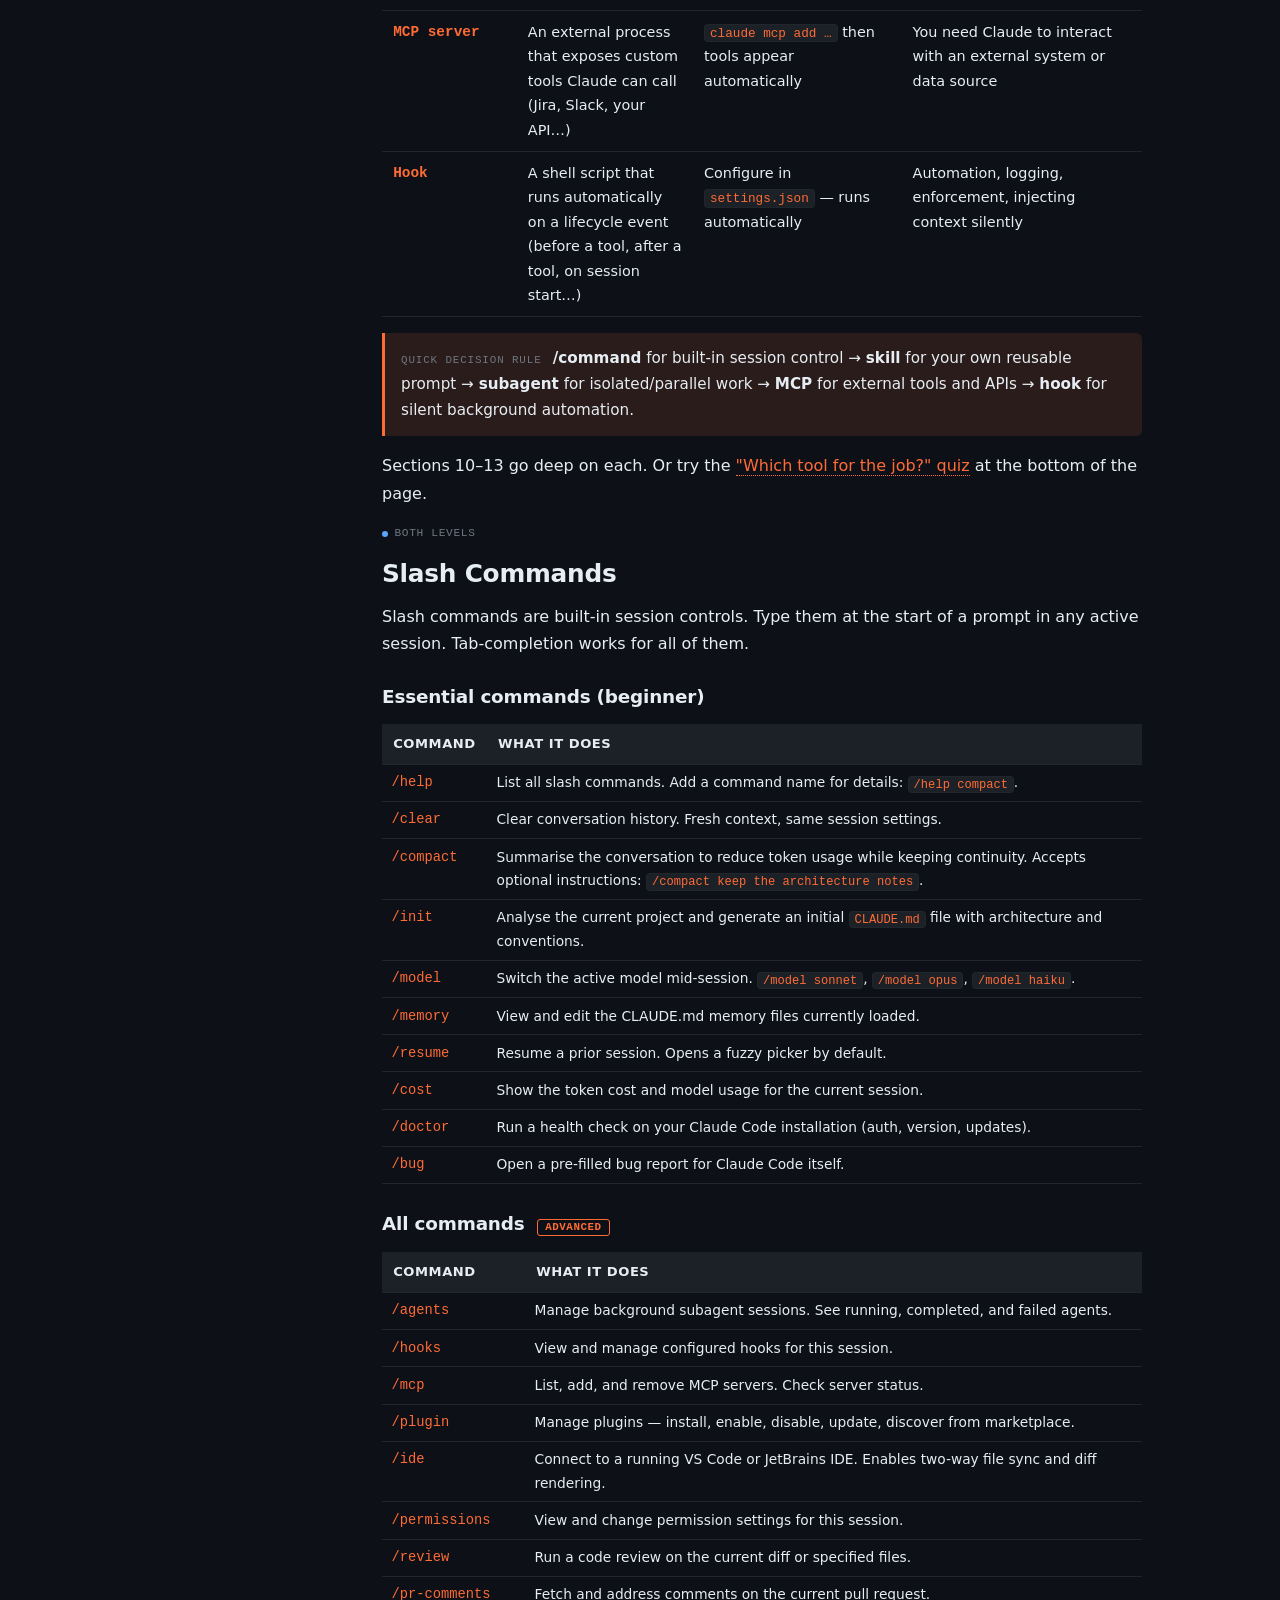
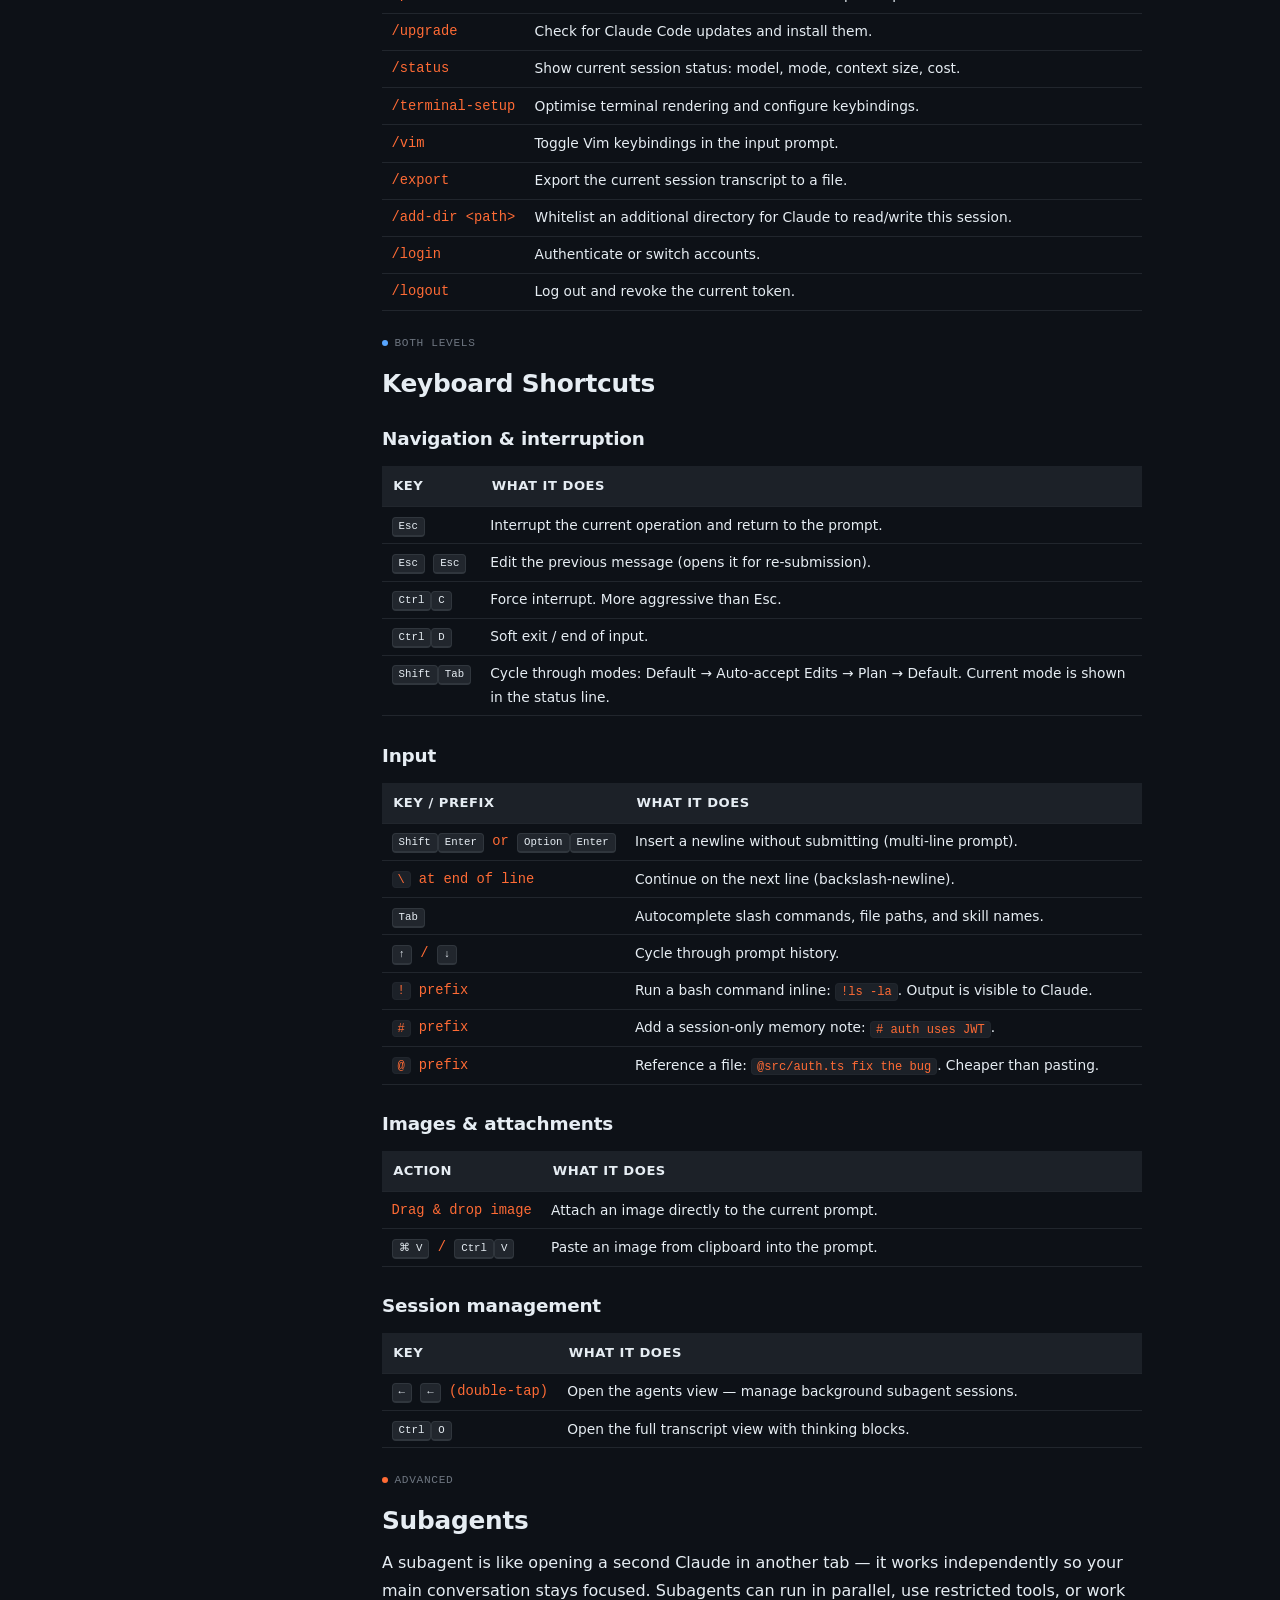
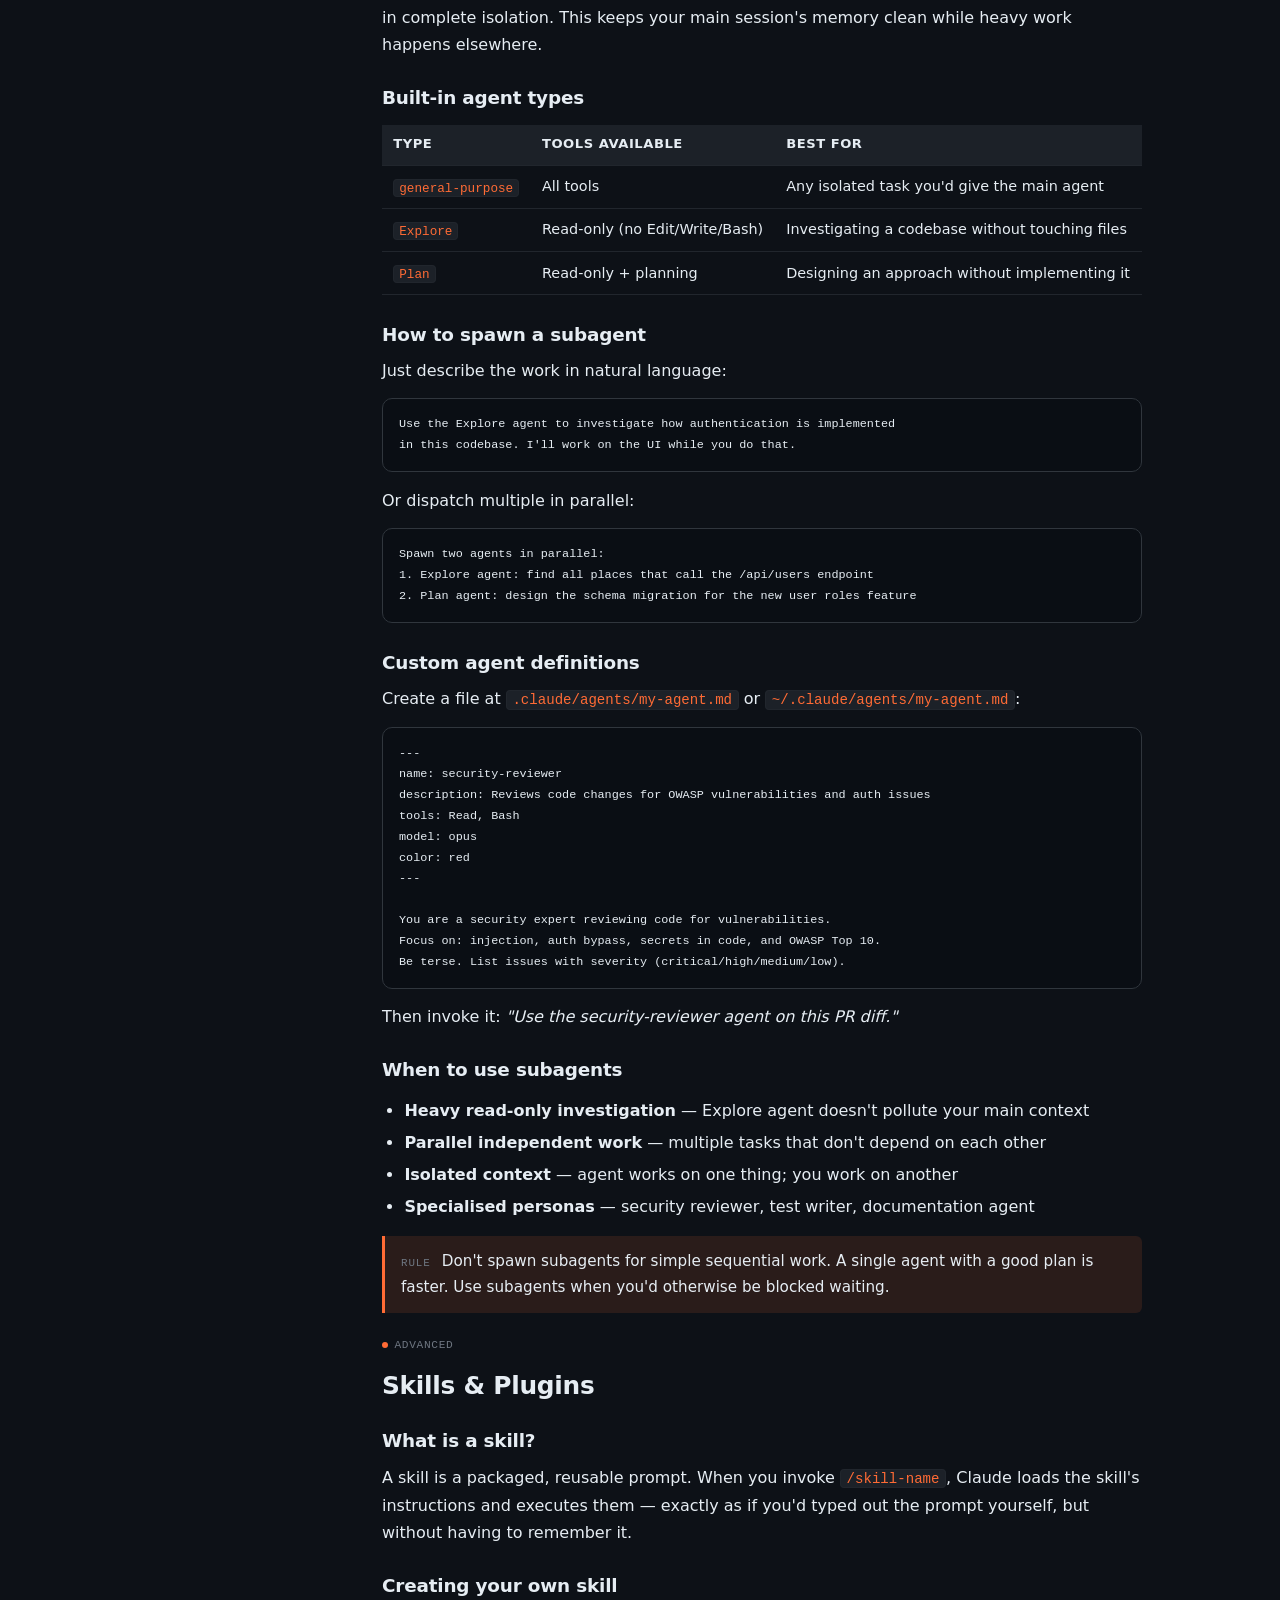
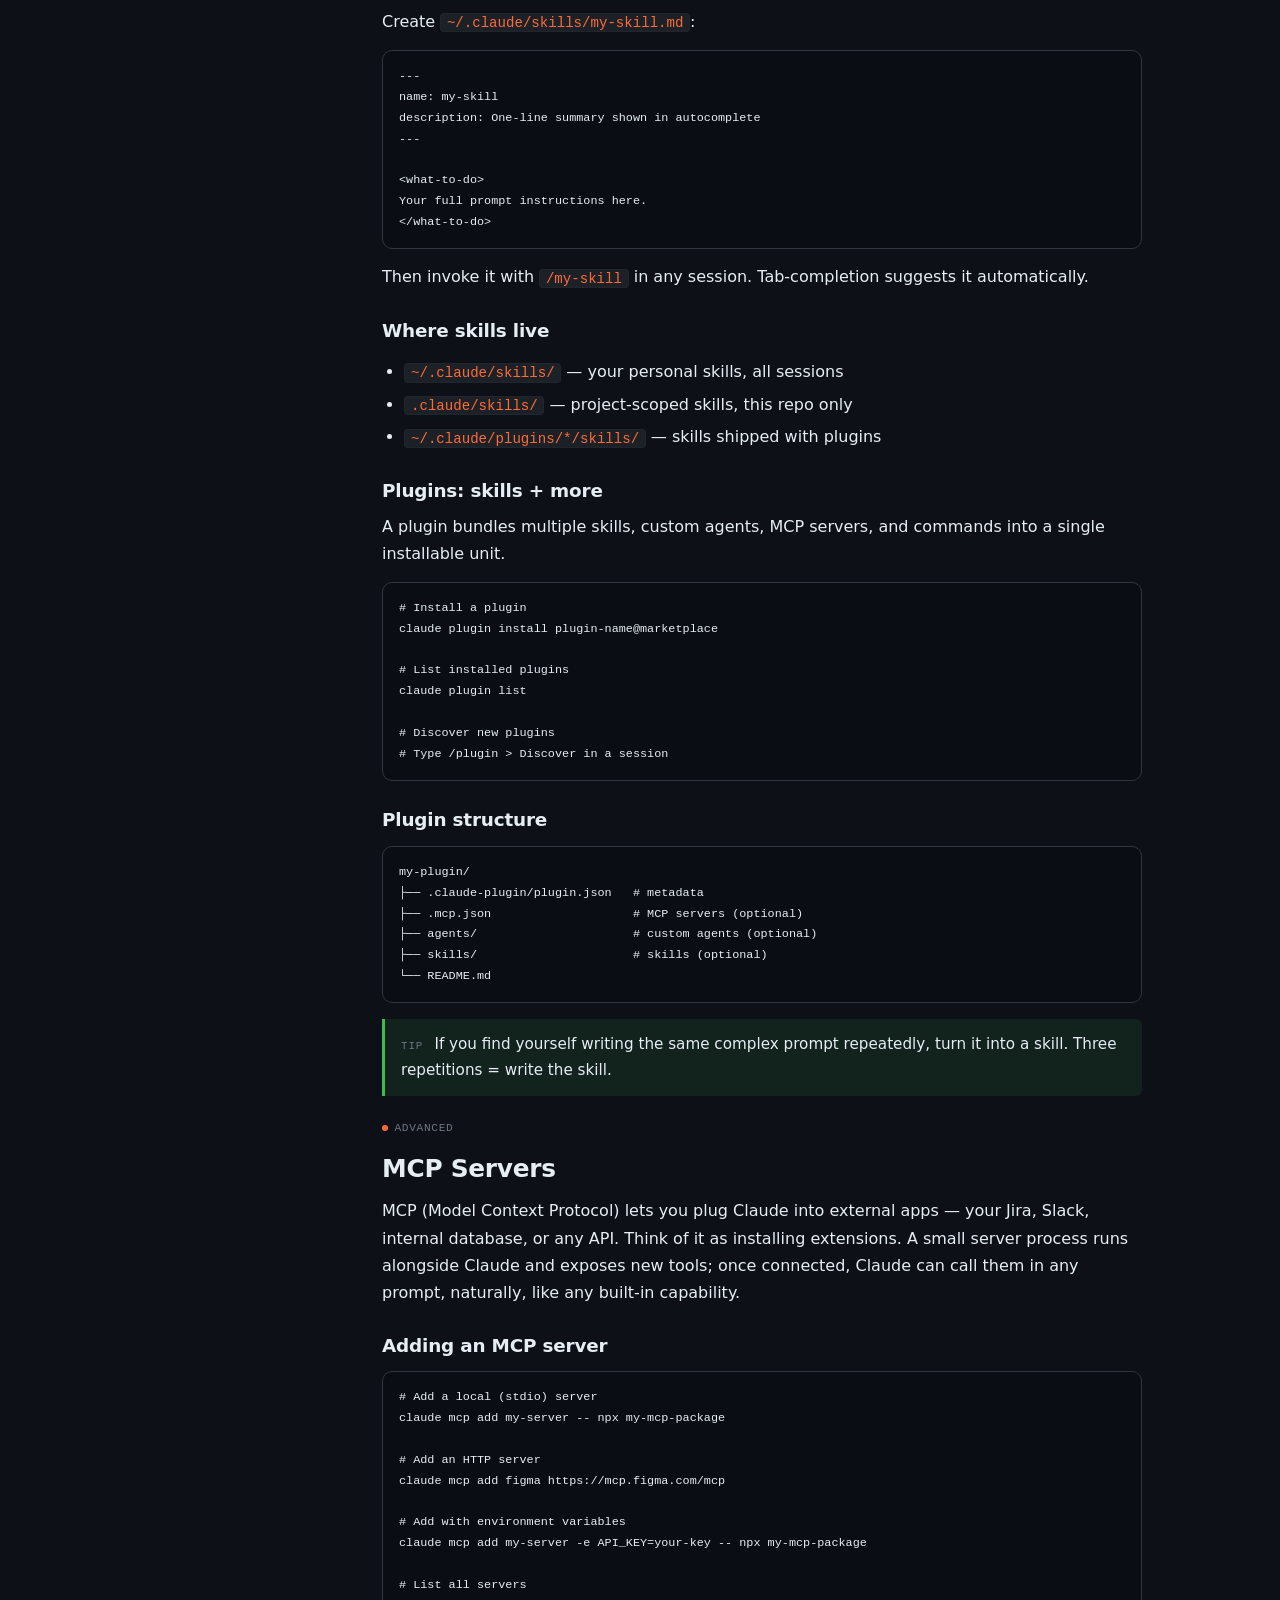
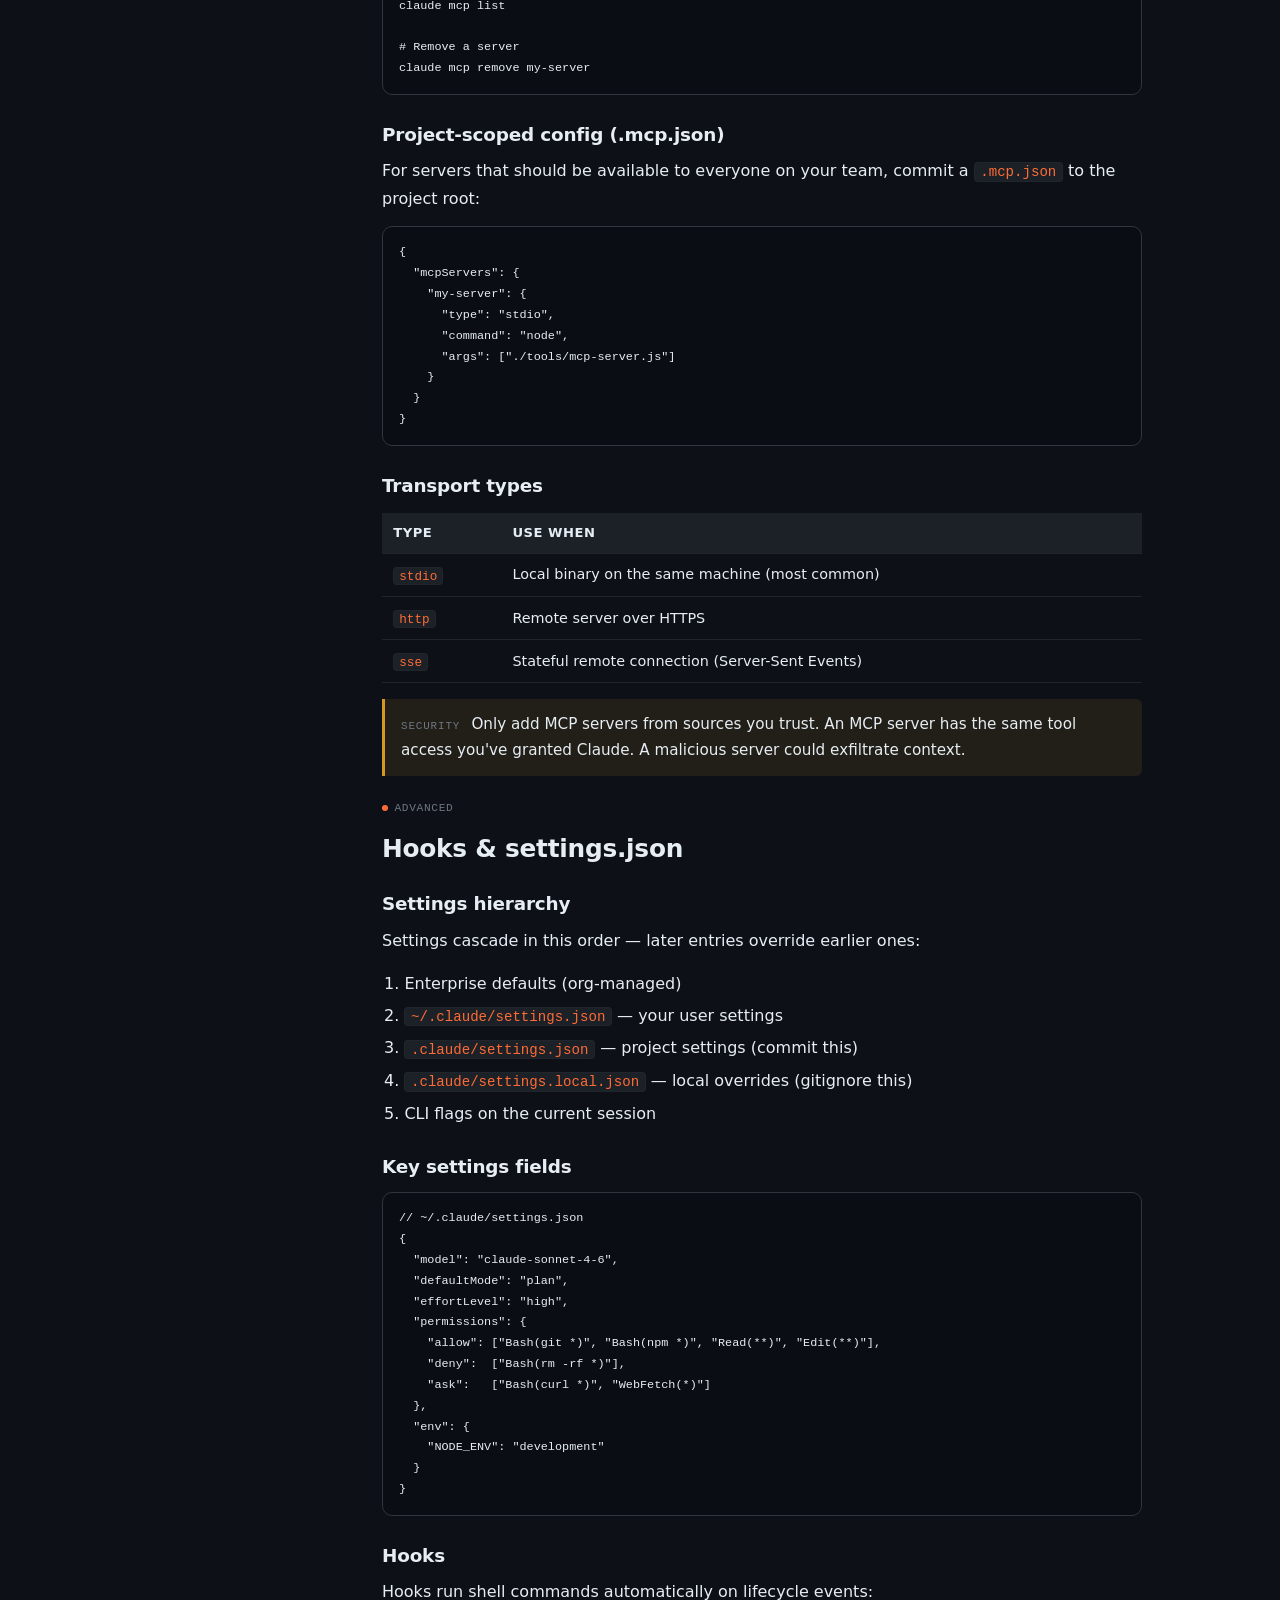
==== commit 5ffcb174: "Fix sidebar height and page bottom whitespace - Removed min-height:100vh from .app grid (was forcing" ====
--- a/index.html
+++ b/index.html
@@ -8,7 +8,7 @@
   <meta http-equiv="Cache-Control" content="no-cache, no-store, must-revalidate">
   <meta http-equiv="Pragma" content="no-cache">
   <meta http-equiv="Expires" content="0">
-  <link rel="stylesheet" href="style.css?v=2025060604">
+  <link rel="stylesheet" href="style.css?v=2025060605">
   <!-- Inline SVG favicon -->
   <link rel="icon" type="image/svg+xml" href="data:image/svg+xml,<svg xmlns='http://www.w3.org/2000/svg' viewBox='0 0 32 32'><rect width='32' height='32' rx='6' fill='%23ff6b35'/><text x='7' y='23' font-family='monospace' font-weight='bold' font-size='18' fill='white'>C</text></svg>">
 </head>
@@ -1489,7 +1489,7 @@
   </div>
 </div>
 
-<script src="app.js?v=2025060604"></script>
+<script src="app.js?v=2025060605"></script>
 <script>
 if ('serviceWorker' in navigator) {
   navigator.serviceWorker.register('/claude-code-guide/sw.js').then(reg => {
--- a/style.css
+++ b/style.css
@@ -101,21 +101,20 @@
 .app {
   display: grid;
   grid-template-columns: calc(var(--sidebar-w) + 24px) 1fr;
-  min-height: 100vh;
 }
 
 .sidebar {
   position: sticky;
-  top: 50%;
-  transform: translateY(-50%);
-  height: auto;
-  max-height: calc(100vh - 48px);
+  top: 70px;
+  align-self: start;
+  height: fit-content;
+  max-height: calc(100vh - 90px);
   overflow-y: auto;
   border: 1px solid var(--border-soft);
   border-radius: 16px;
   background: var(--bg-elev);
-  padding: 0.7rem 0.6rem;
-  margin: 0 0 0 12px;
+  padding: 0.6rem 0.6rem;
+  margin: 12px 0 12px 12px;
   display: flex;
   flex-direction: column;
   box-shadow: 0 4px 16px rgba(0, 0, 0, 0.2);
@@ -762,17 +761,17 @@
   .app { grid-template-columns: 1fr; }
   .sidebar {
     position: fixed;
-    top: 50%; left: 12px;
+    top: 70px; left: 12px;
     width: 220px;
-    height: auto;
-    max-height: calc(100vh - 48px);
+    height: fit-content;
+    max-height: calc(100vh - 90px);
     z-index: 50;
     margin: 0;
-    transform: translate(calc(-100% - 12px), -50%);
+    transform: translateX(calc(-100% - 12px));
     transition: transform 200ms ease;
     box-shadow: var(--shadow);
   }
-  .app[data-sidebar="open"] .sidebar { transform: translate(0, -50%); }
+  .app[data-sidebar="open"] .sidebar { transform: translateX(0); }
   .topbar { padding: 0.6rem 1rem; }
   .main { padding: 1rem 1rem 1.5rem; }
   .menu-btn { display: grid; }
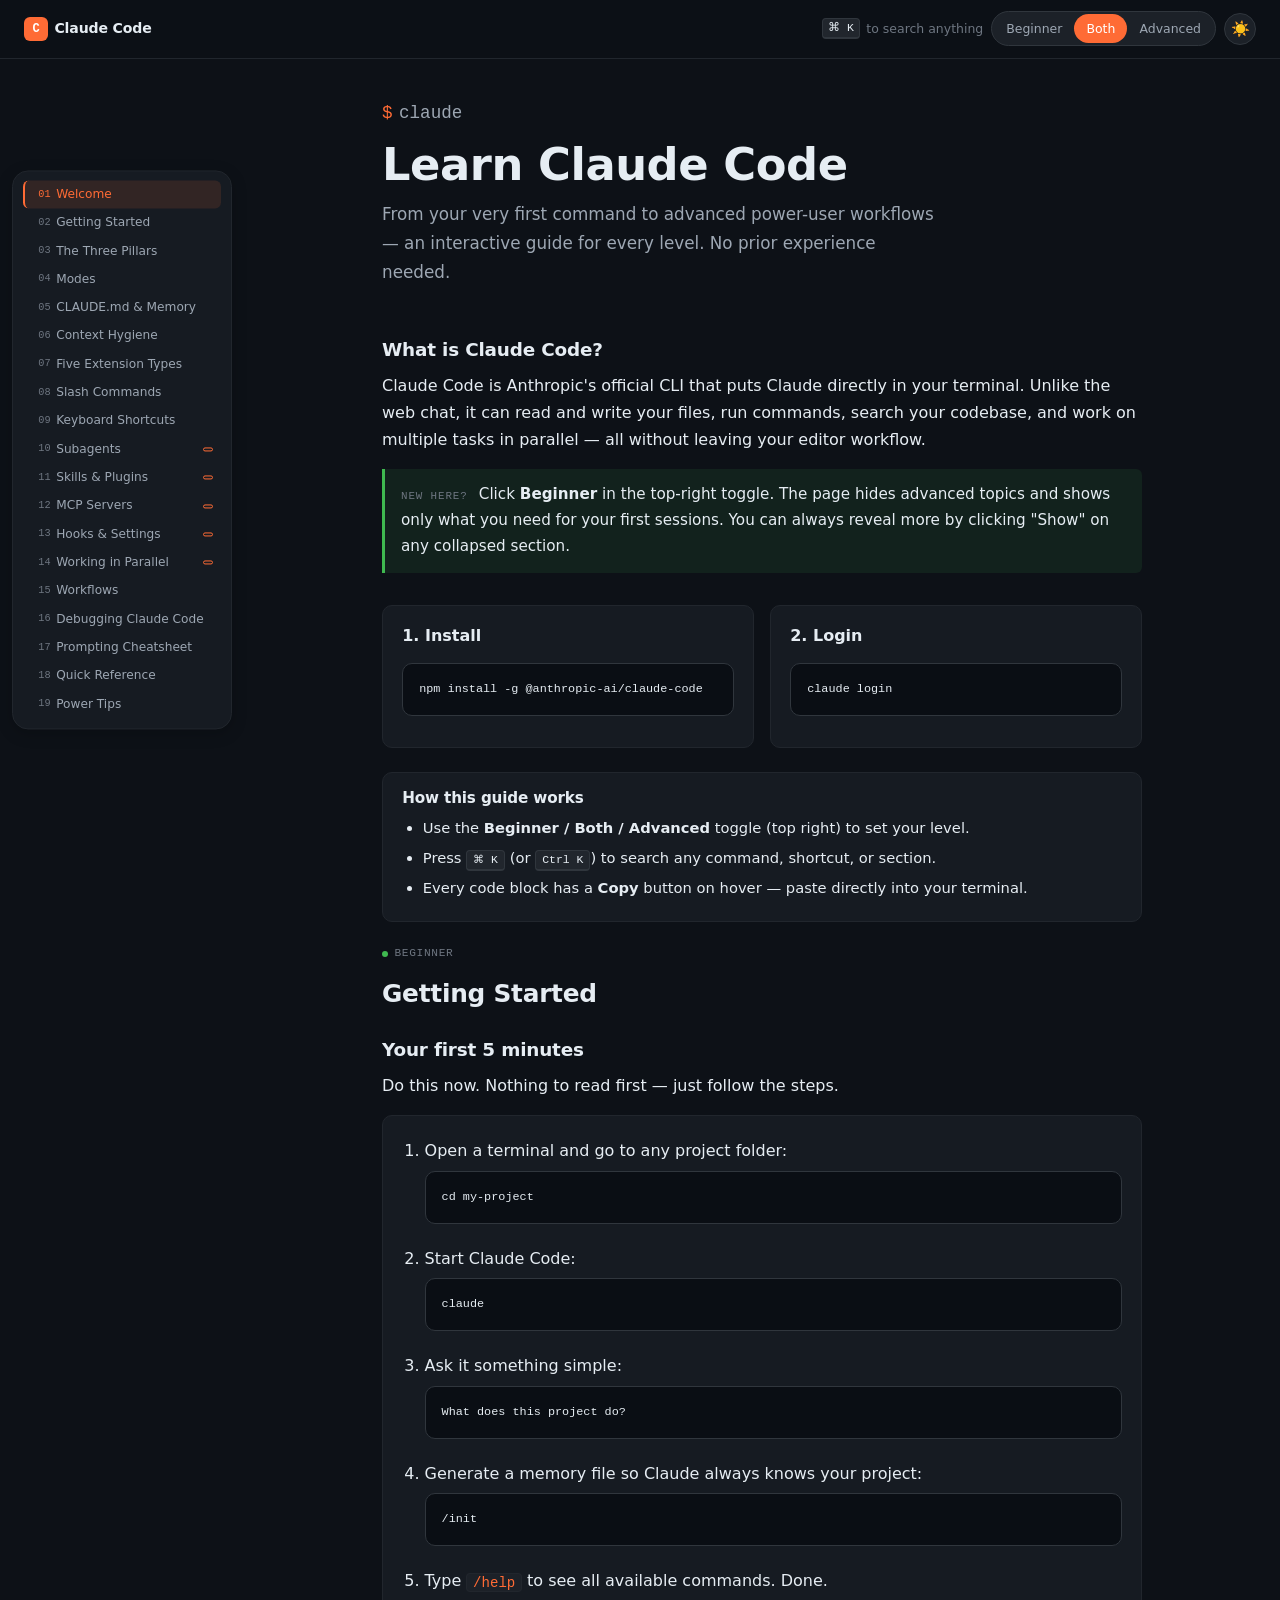
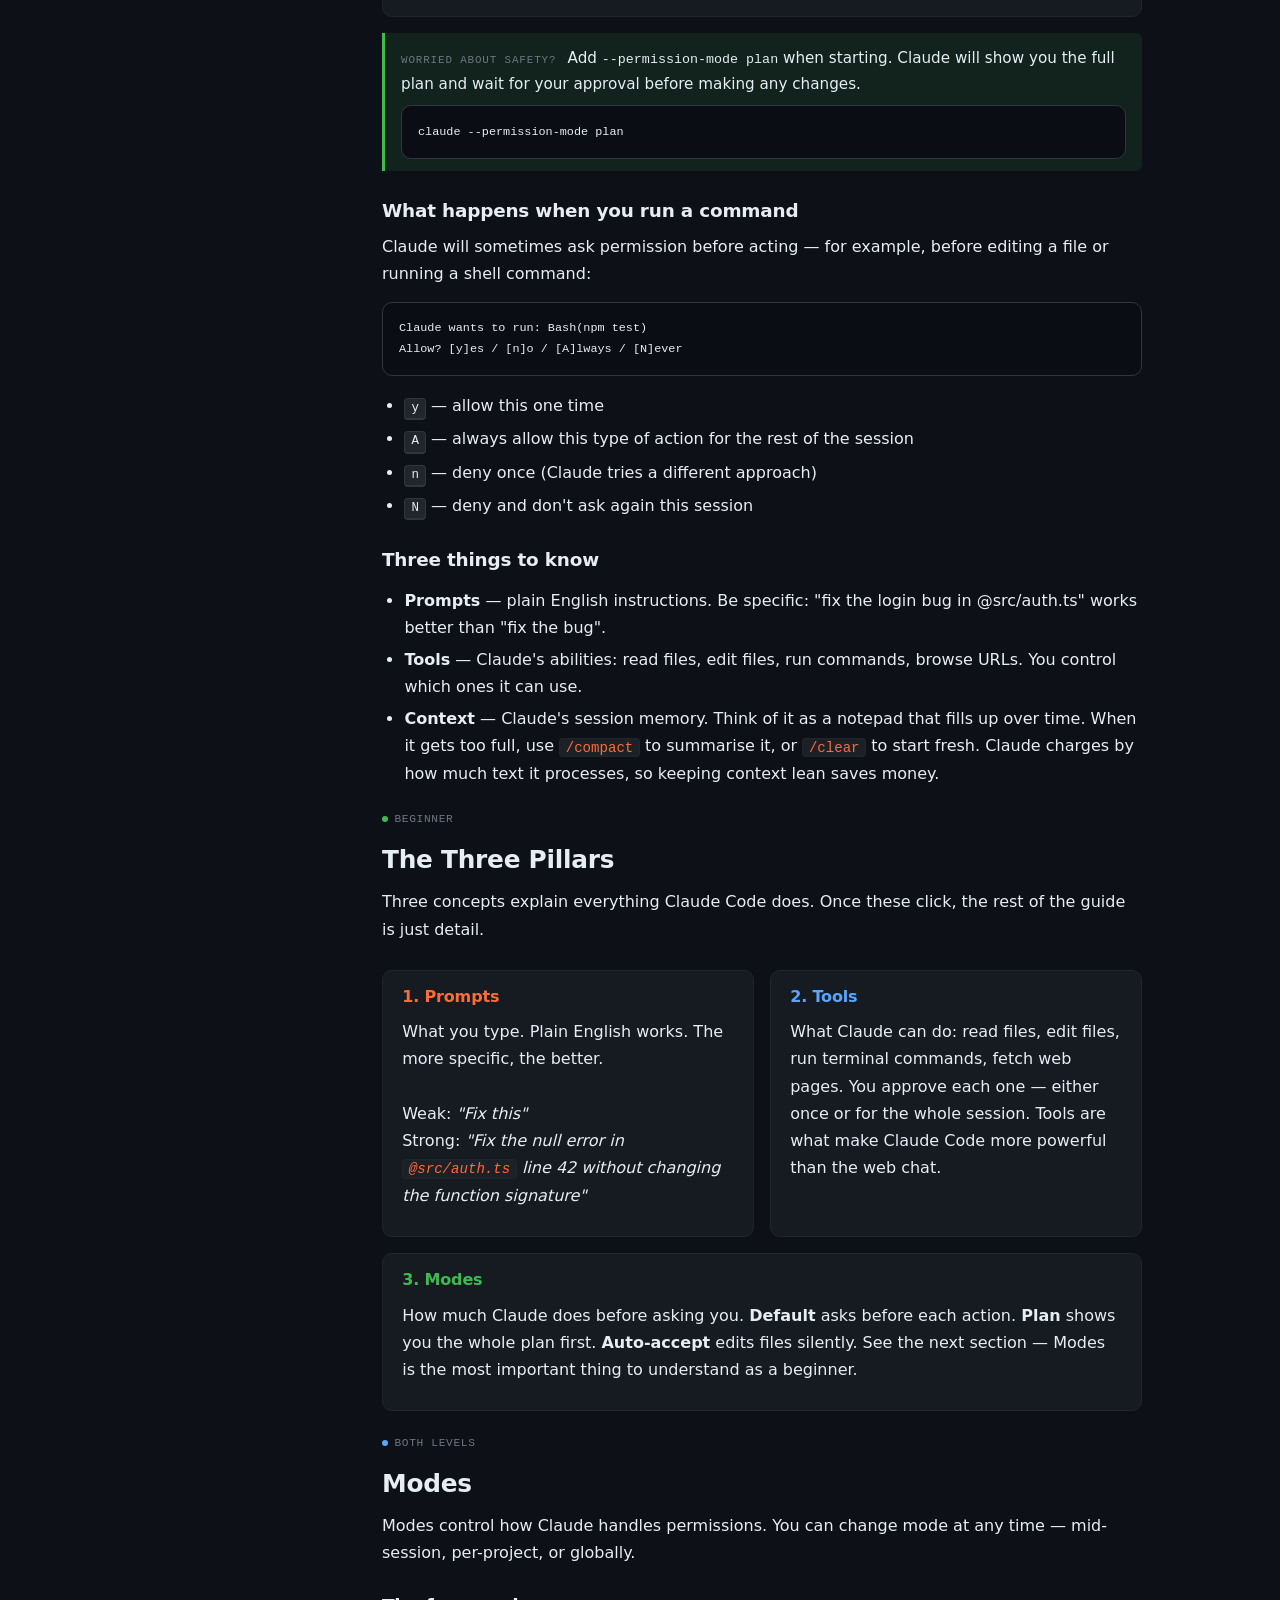
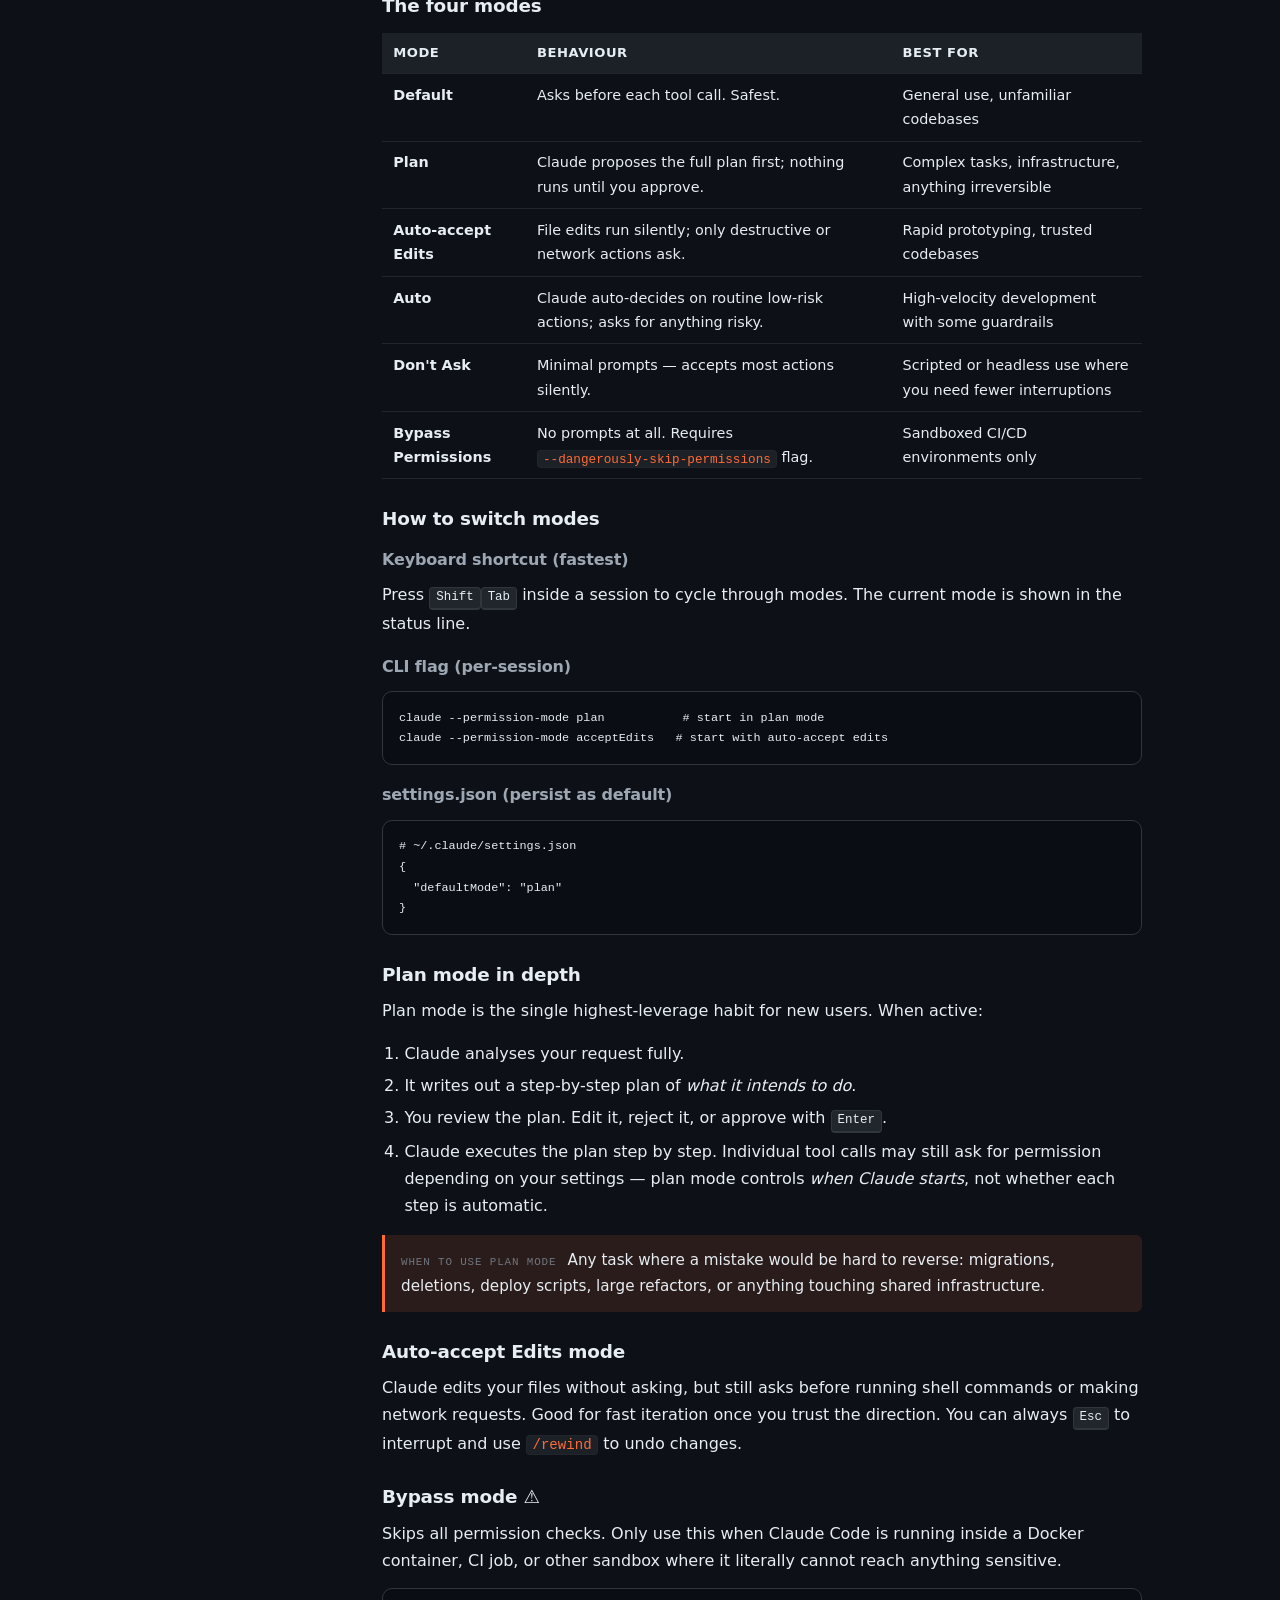
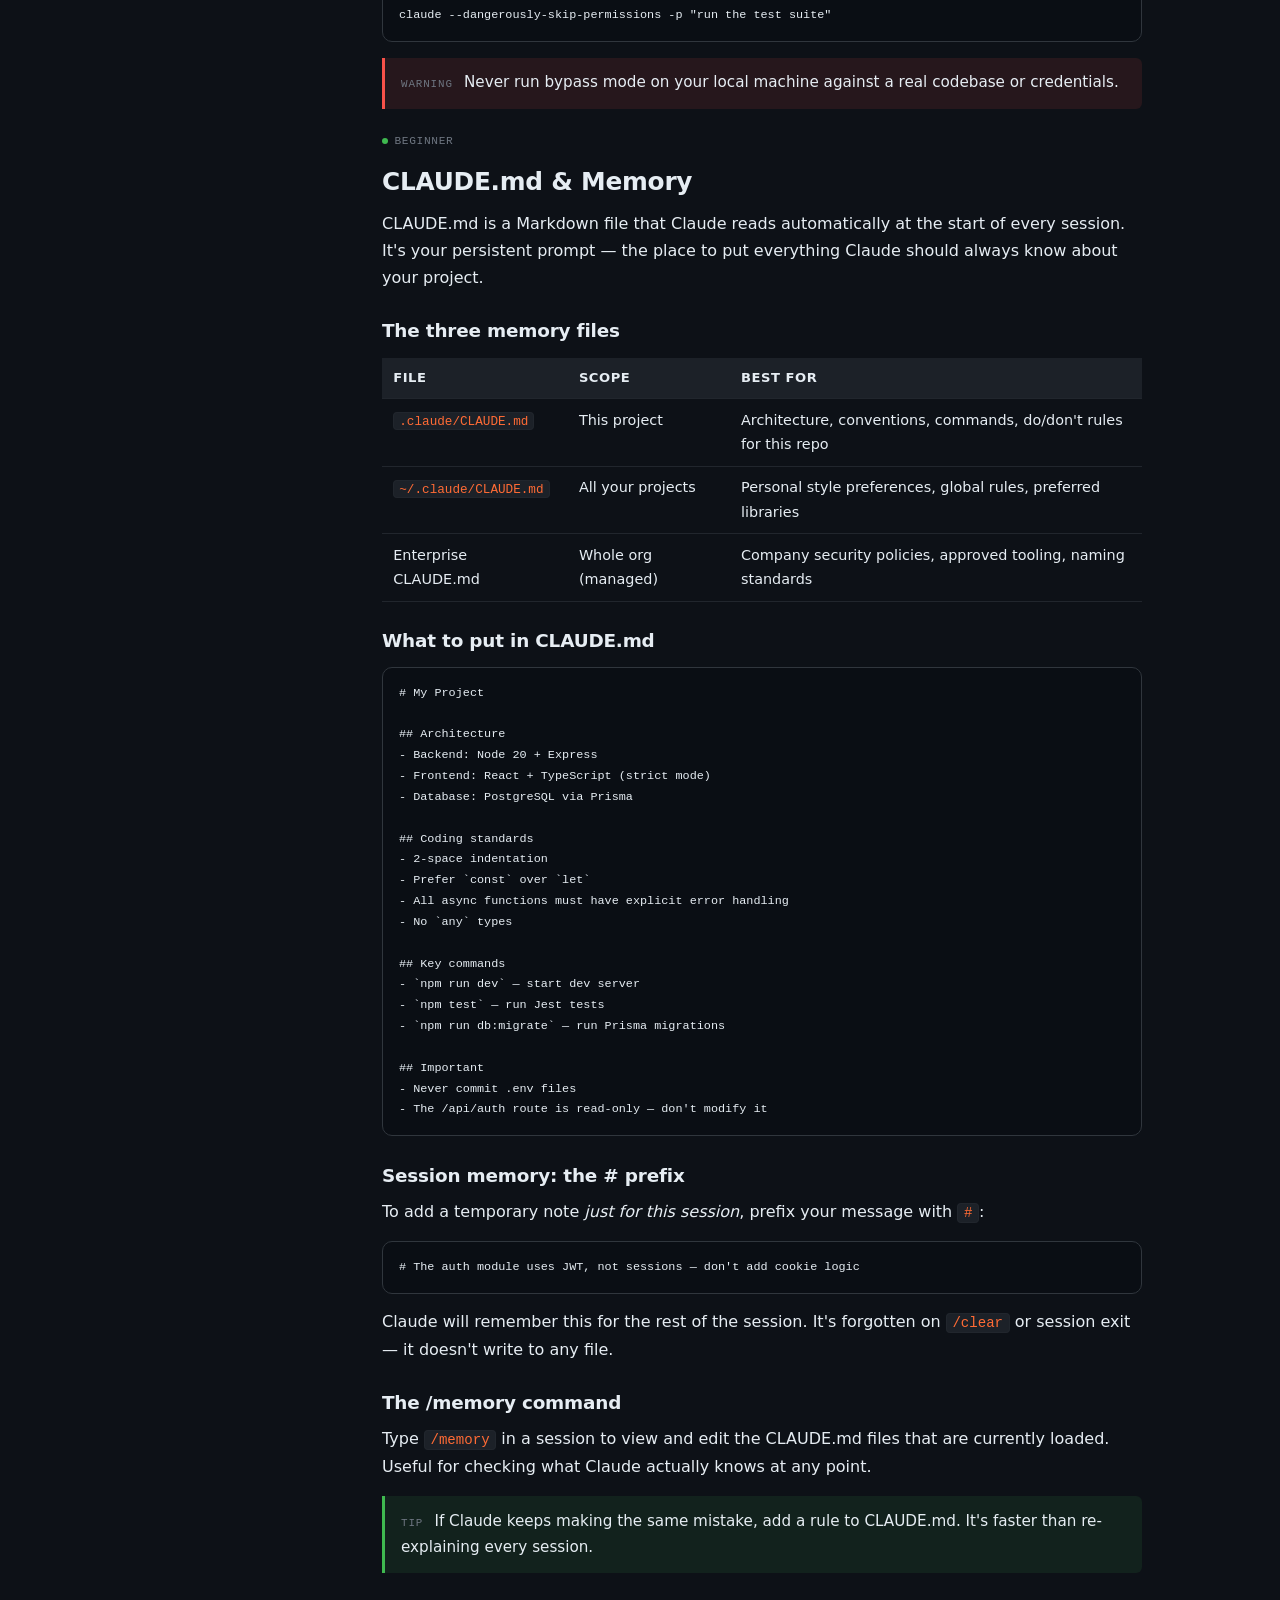
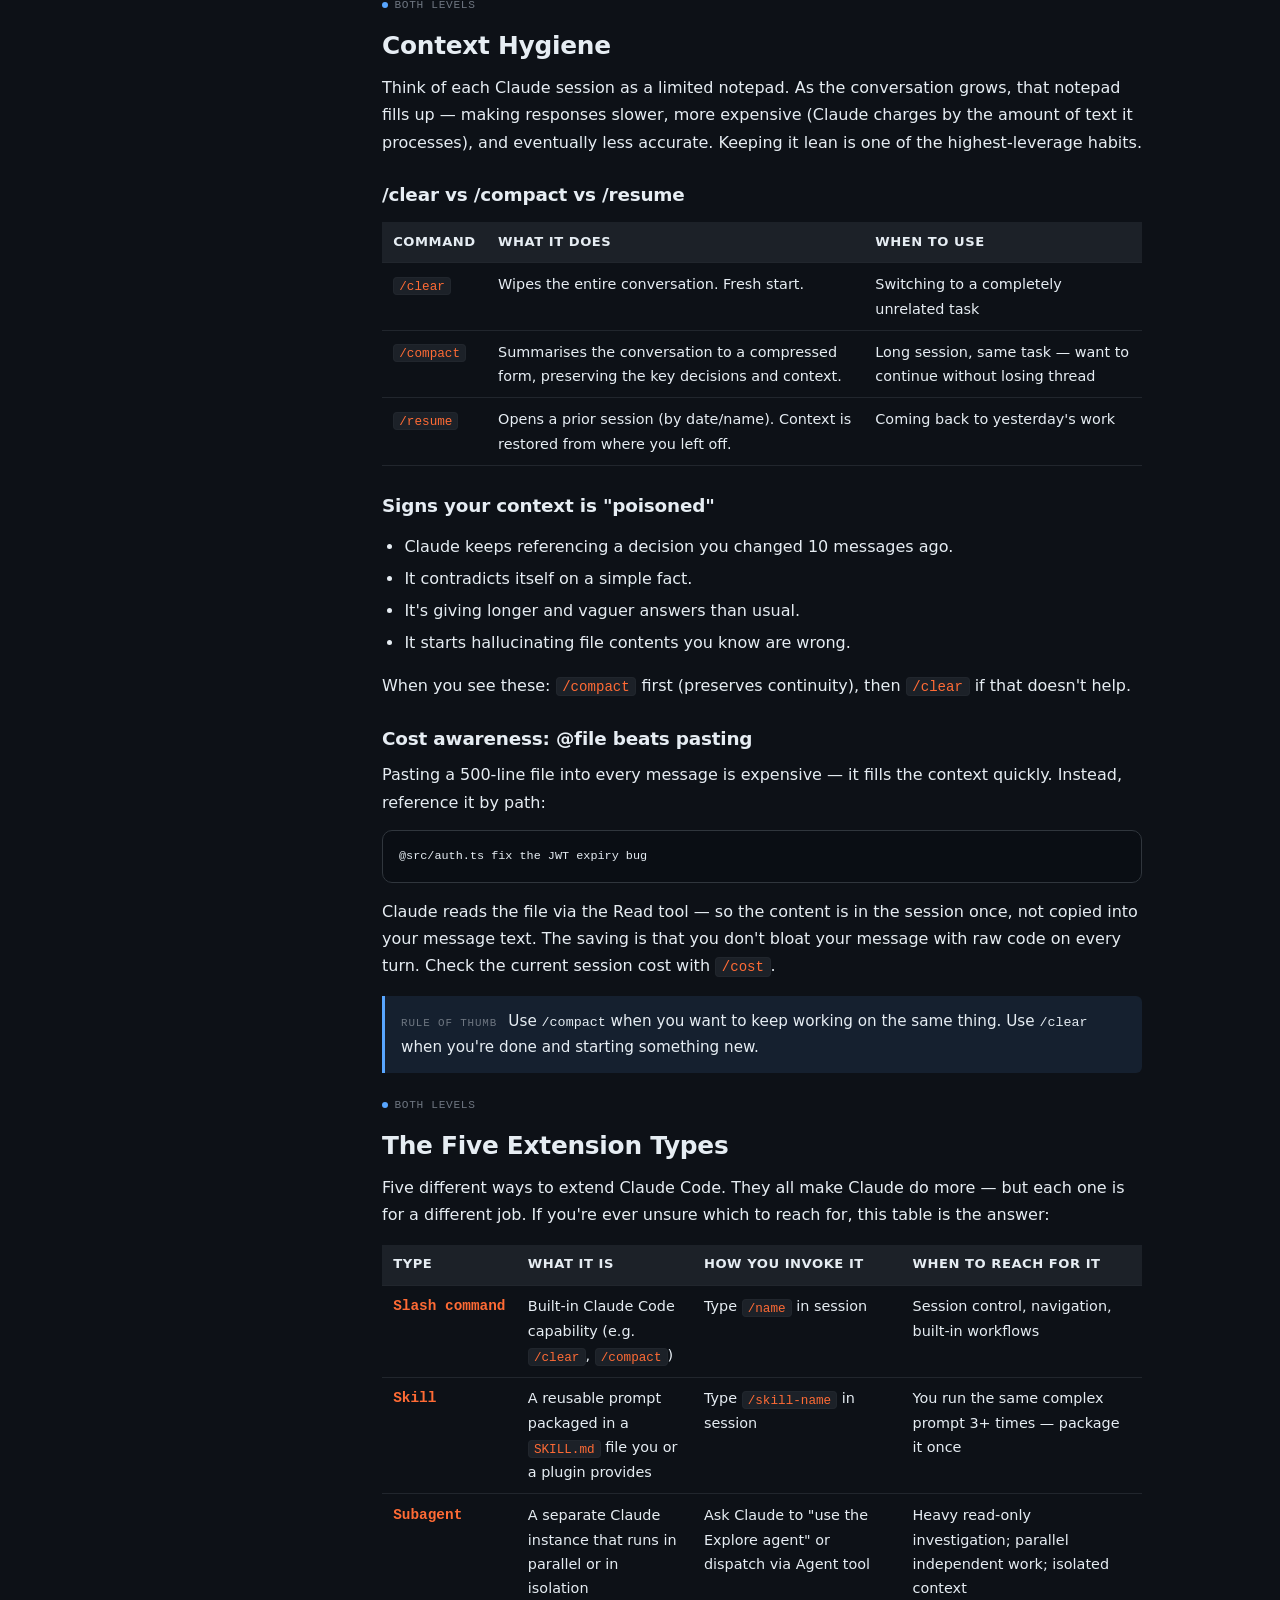
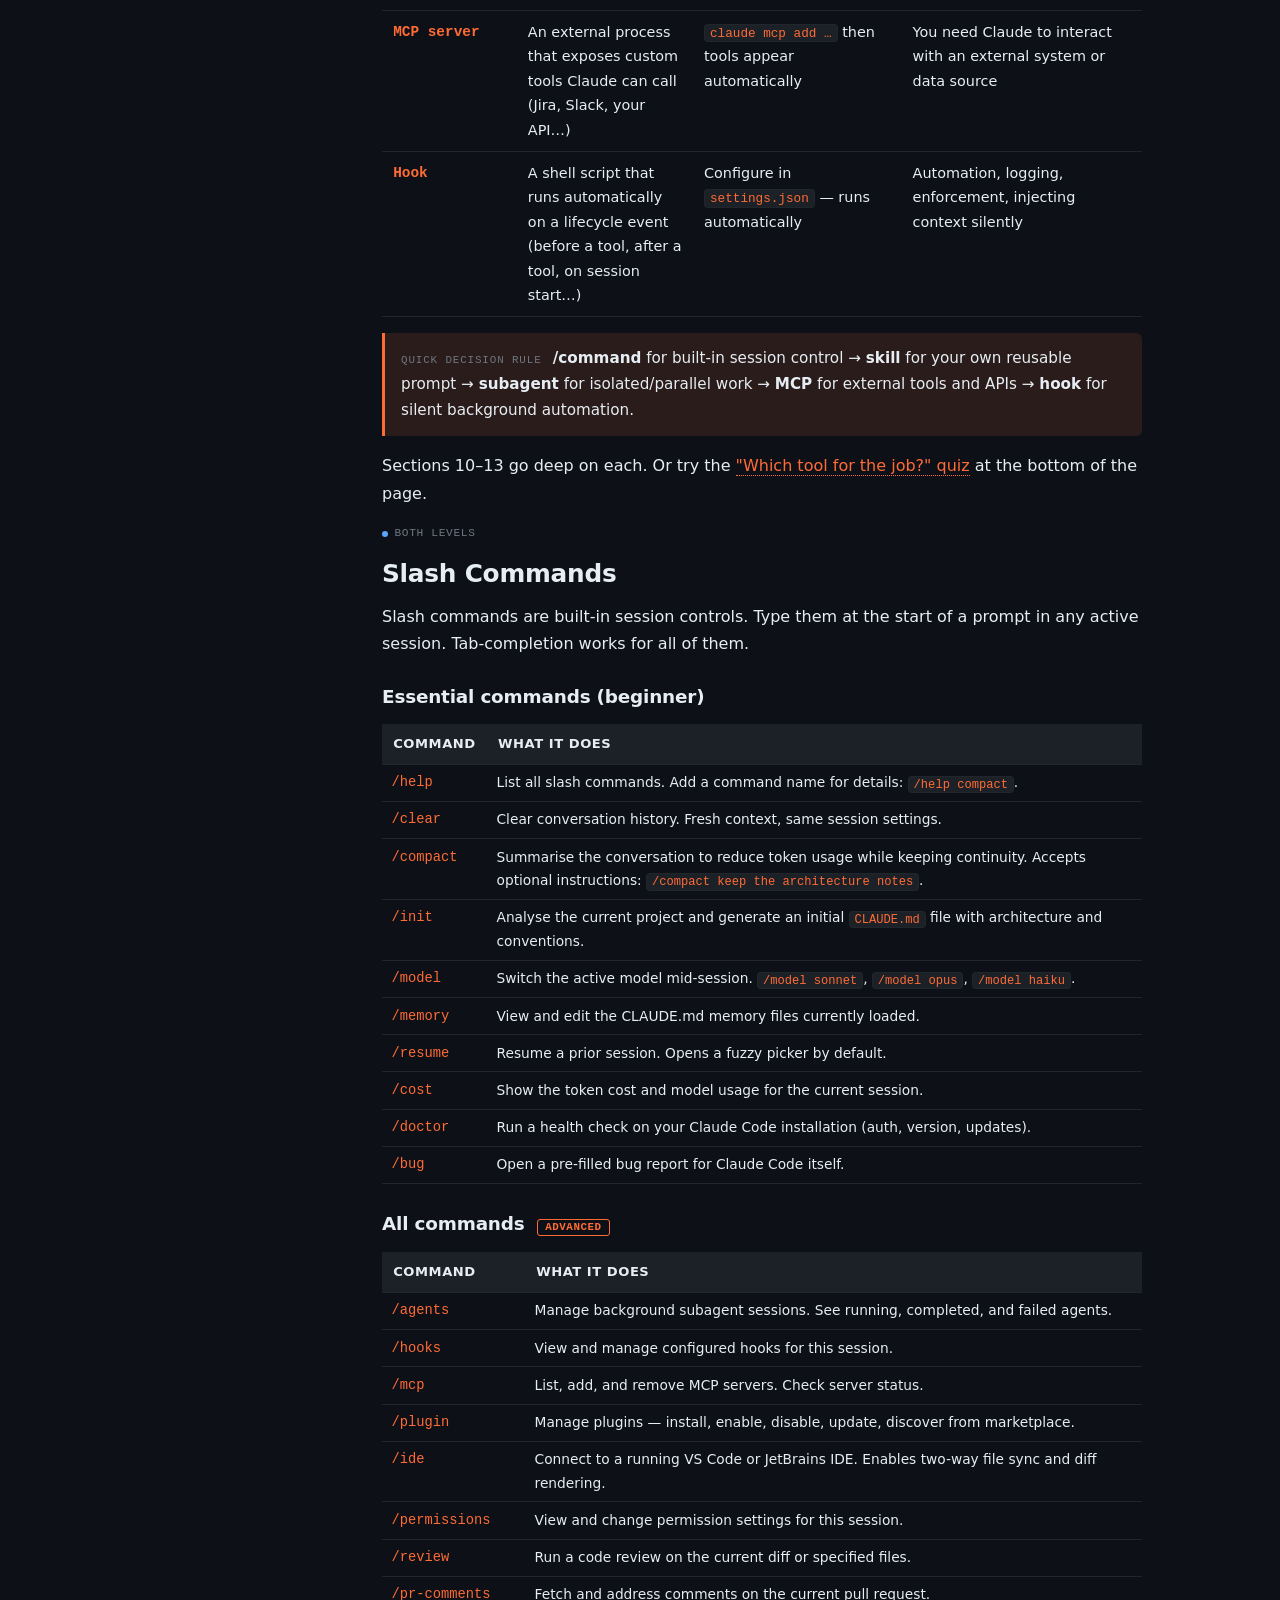
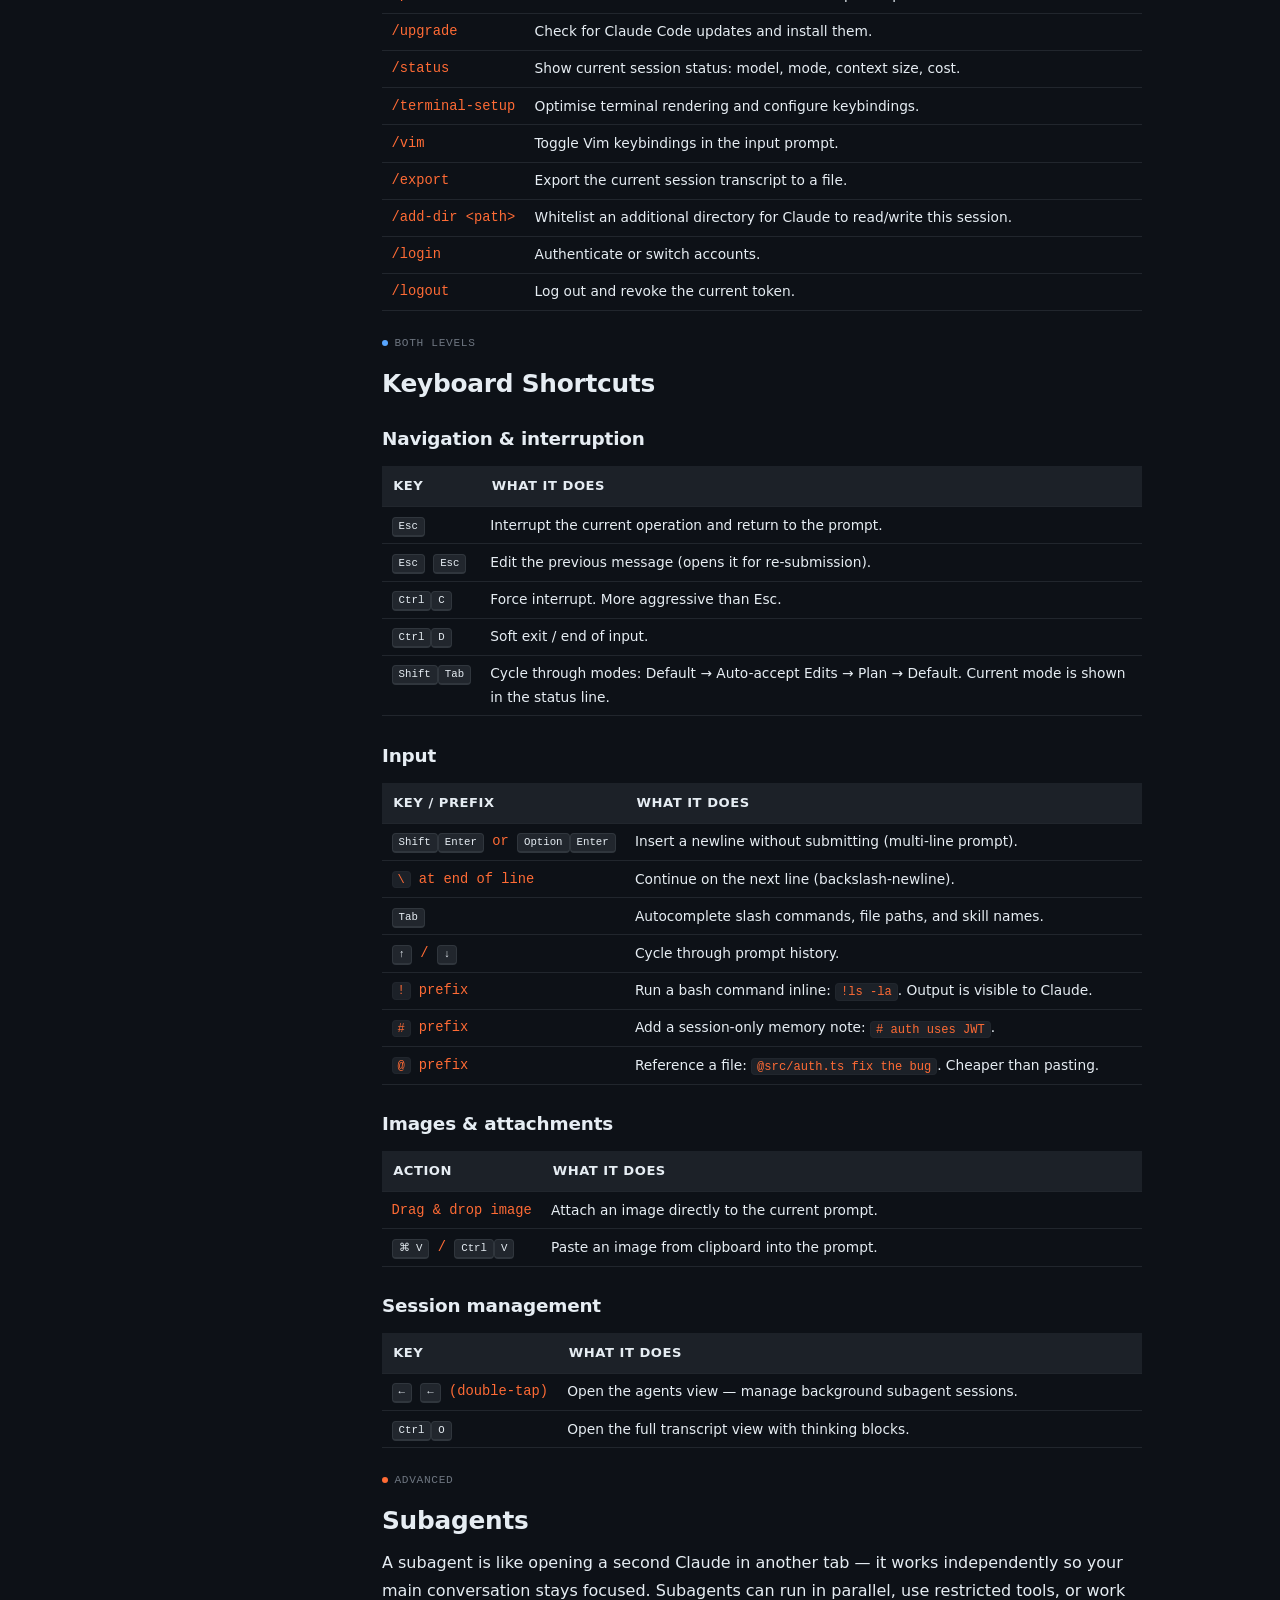
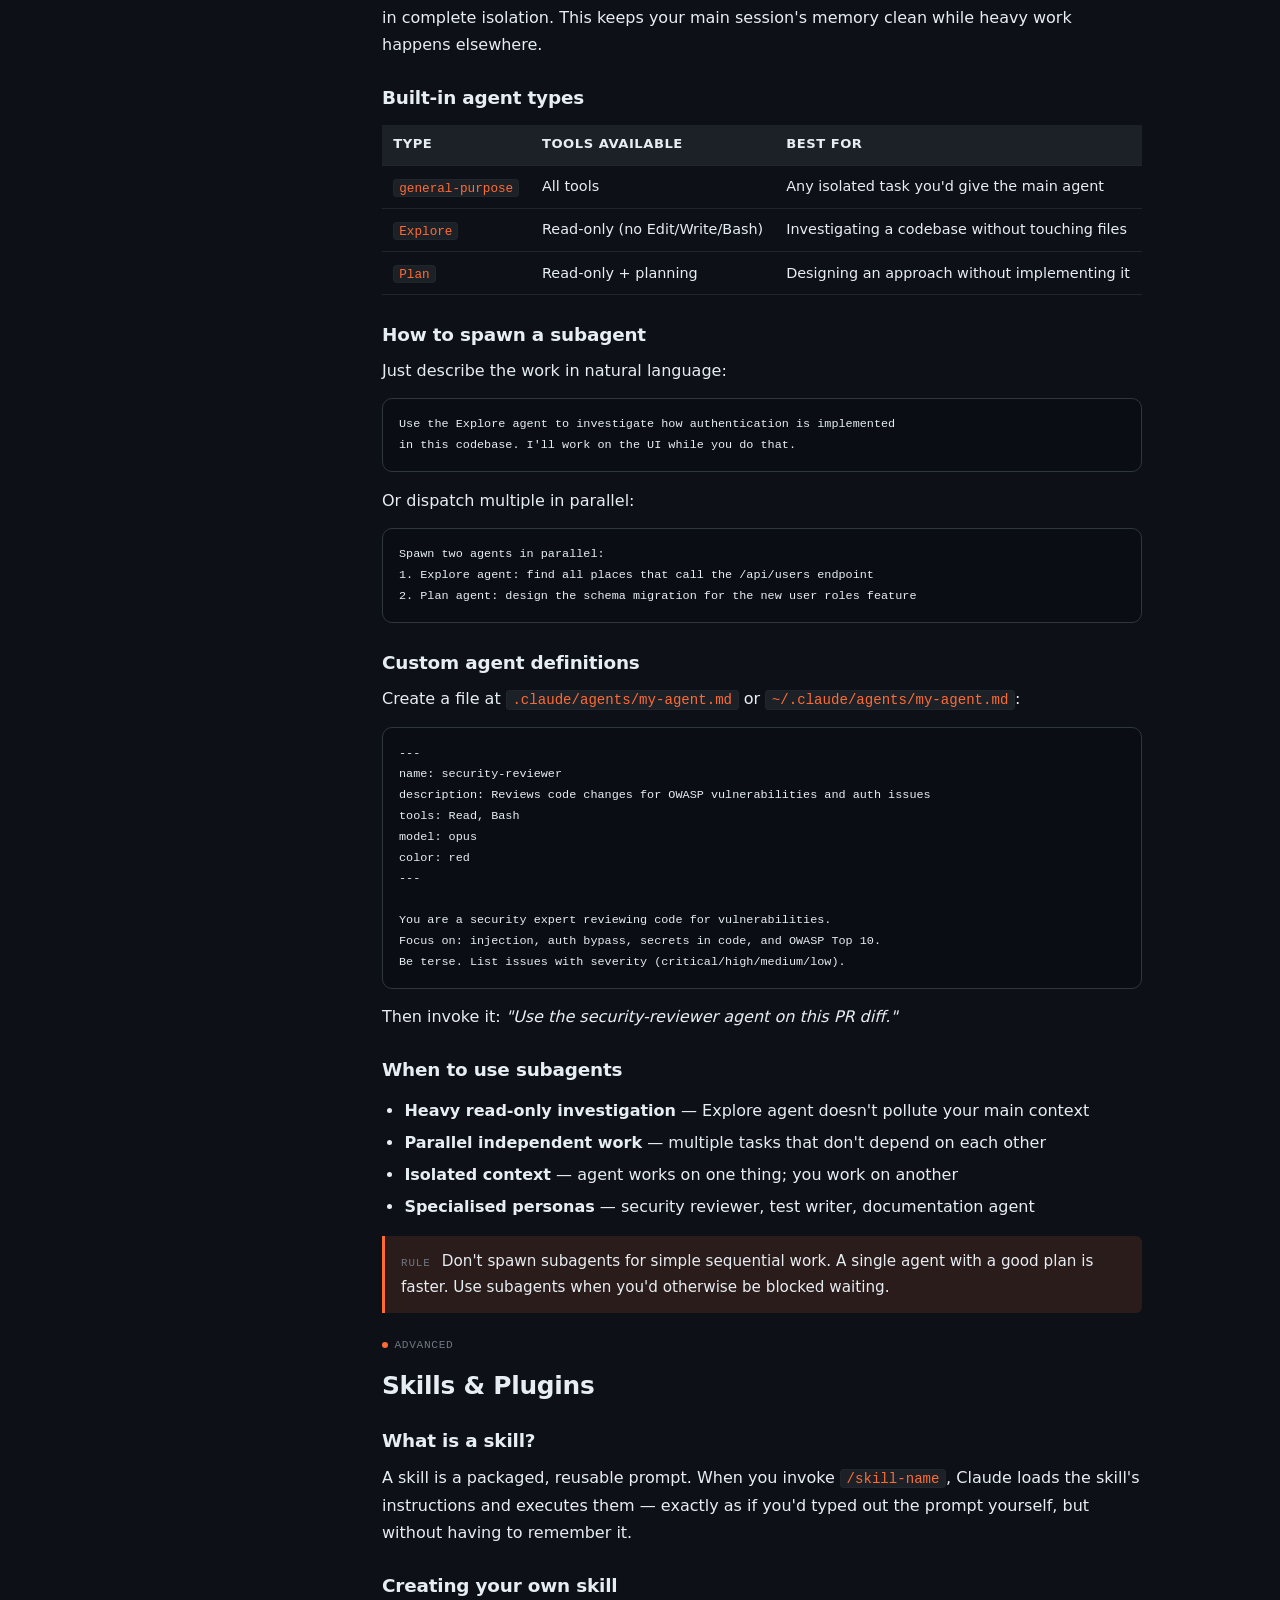
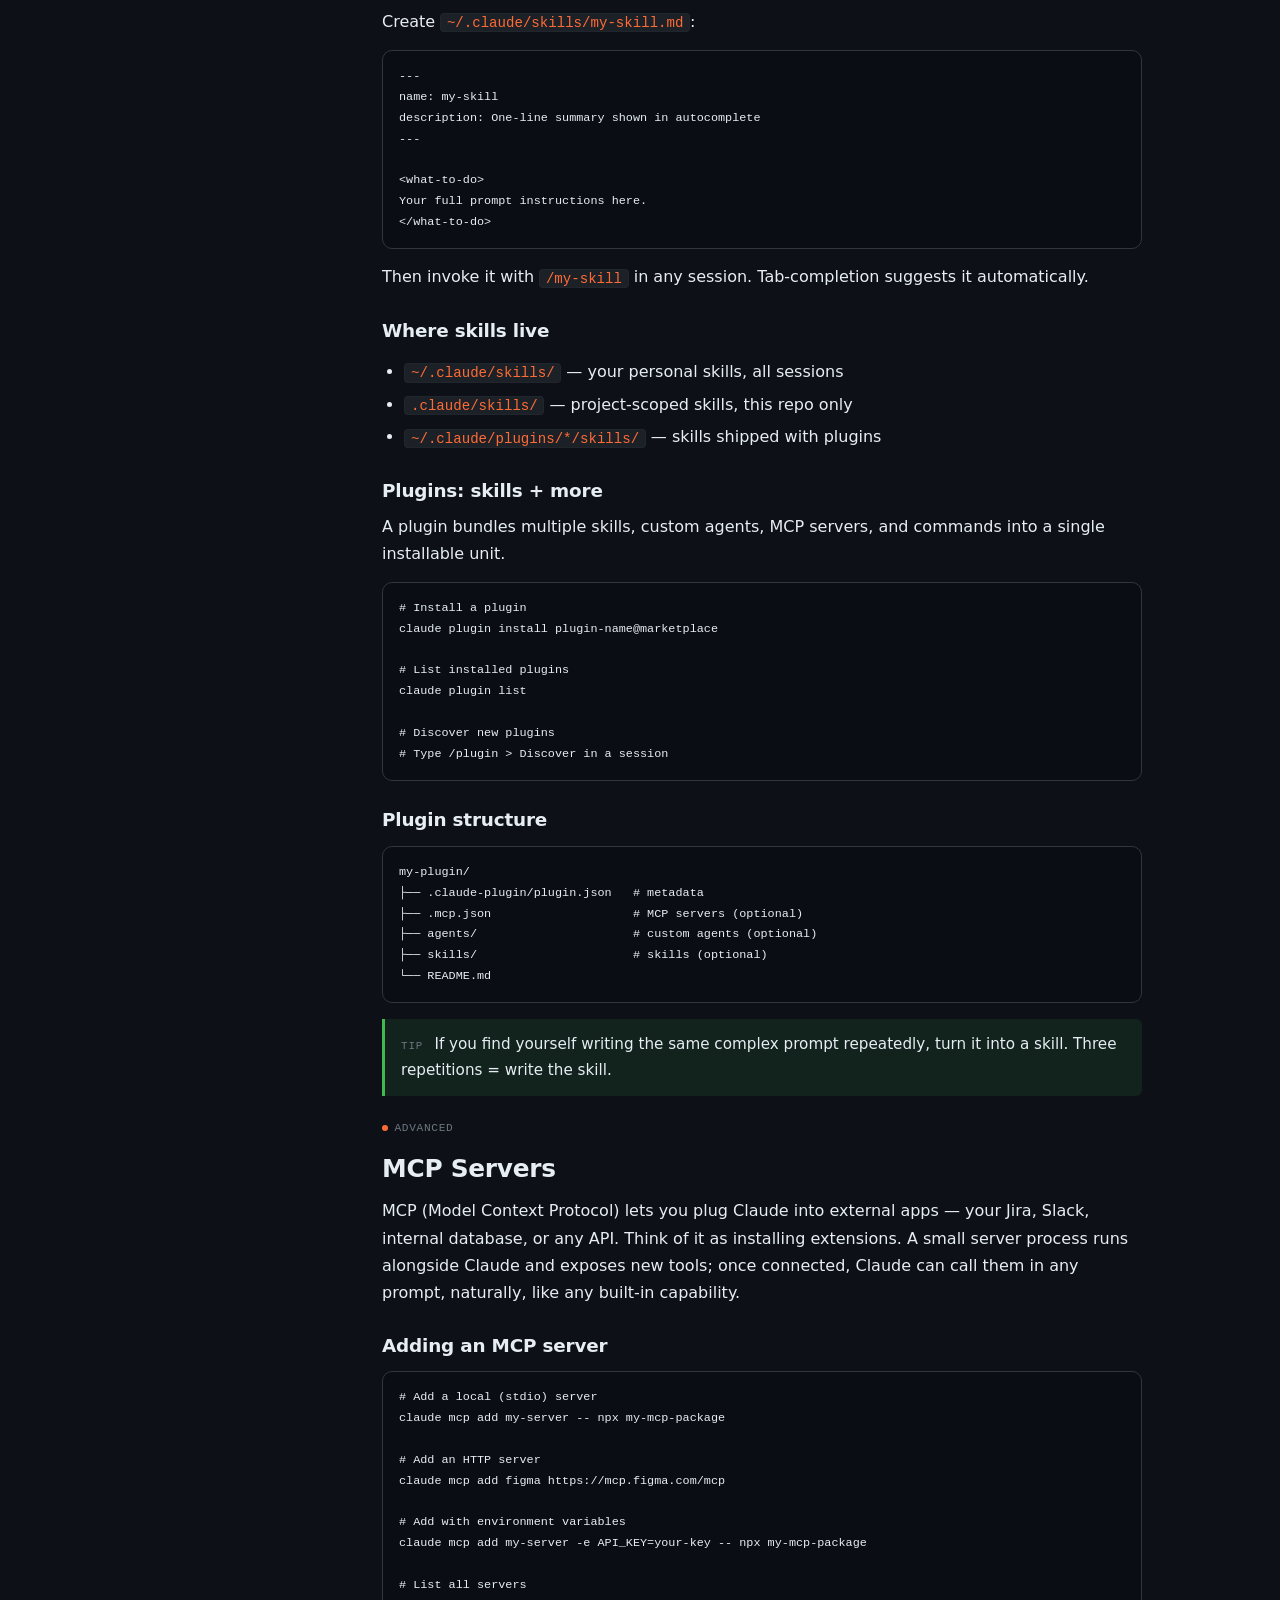
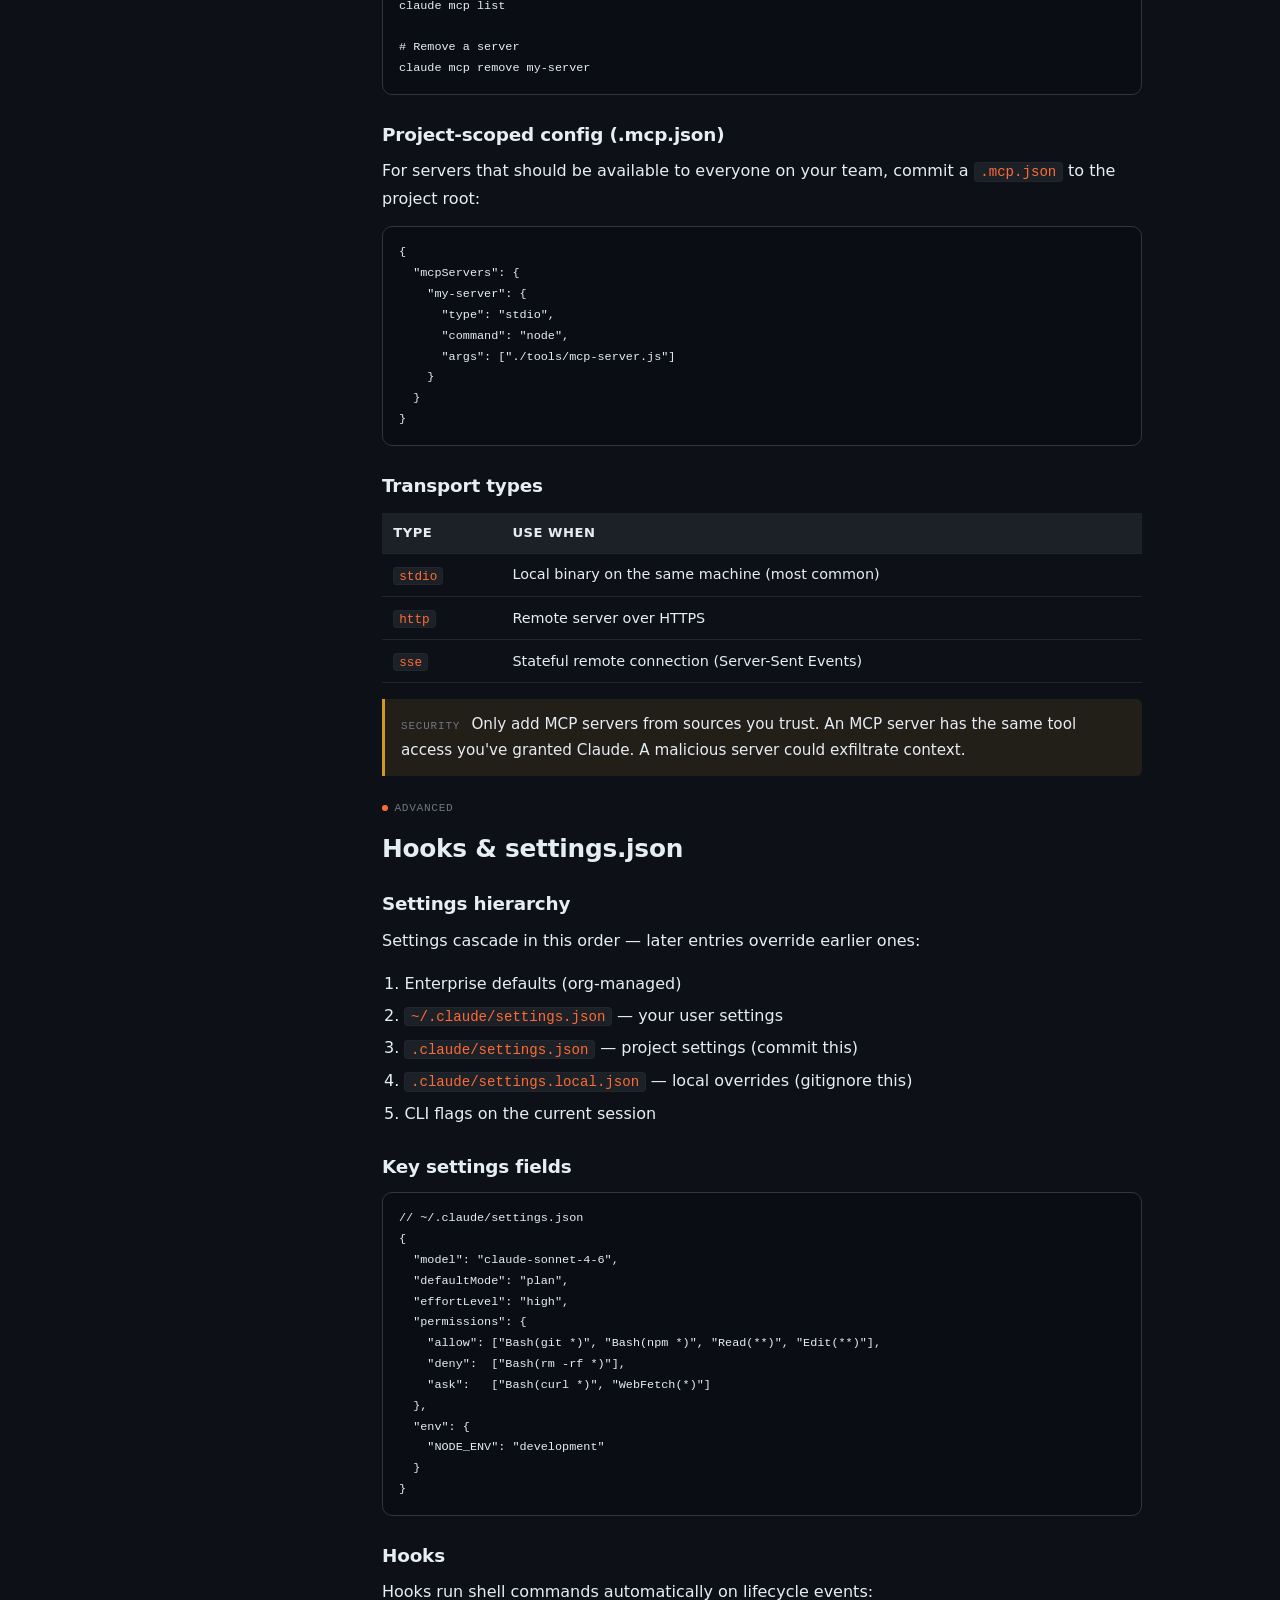
==== commit 990dc6e5: "Header spans full width; sidebar fixed and viewport-centered - Moved <header> outside the body grid " ====
--- a/index.html
+++ b/index.html
@@ -8,7 +8,7 @@
   <meta http-equiv="Cache-Control" content="no-cache, no-store, must-revalidate">
   <meta http-equiv="Pragma" content="no-cache">
   <meta http-equiv="Expires" content="0">
-  <link rel="stylesheet" href="style.css?v=2025060605">
+  <link rel="stylesheet" href="style.css?v=2025060606">
   <!-- Inline SVG favicon -->
   <link rel="icon" type="image/svg+xml" href="data:image/svg+xml,<svg xmlns='http://www.w3.org/2000/svg' viewBox='0 0 32 32'><rect width='32' height='32' rx='6' fill='%23ff6b35'/><text x='7' y='23' font-family='monospace' font-weight='bold' font-size='18' fill='white'>C</text></svg>">
 </head>
@@ -16,54 +16,54 @@
 <div class="app">
 
   <!-- ═══════════════════════════════════════════════════════
-       SIDEBAR
+       TOP BAR — full width, end to end
   ═══════════════════════════════════════════════════════ -->
-  <aside class="sidebar" role="navigation" aria-label="Page sections">
-    <ul class="sidebar-nav" role="list">
-      <li><a href="#welcome"><span class="nav-num">01</span> Welcome</a></li>
-      <li><a href="#getting-started" data-level="beginner"><span class="nav-num">02</span> Getting Started</a></li>
-      <li><a href="#three-pillars" data-level="beginner"><span class="nav-num">03</span> The Three Pillars</a></li>
-      <li><a href="#modes"><span class="nav-num">04</span> Modes</a></li>
-      <li><a href="#memory" data-level="beginner"><span class="nav-num">05</span> CLAUDE.md &amp; Memory</a></li>
-      <li><a href="#context"><span class="nav-num">06</span> Context Hygiene</a></li>
-      <li><a href="#extension-types"><span class="nav-num">07</span> Five Extension Types</a></li>
-      <li><a href="#slash-commands"><span class="nav-num">08</span> Slash Commands</a></li>
-      <li><a href="#shortcuts"><span class="nav-num">09</span> Keyboard Shortcuts</a></li>
-      <li><a href="#subagents" data-level="advanced"><span class="nav-num">10</span> Subagents <span class="nav-tag adv">adv</span></a></li>
-      <li><a href="#skills" data-level="advanced"><span class="nav-num">11</span> Skills &amp; Plugins <span class="nav-tag adv">adv</span></a></li>
-      <li><a href="#mcp" data-level="advanced"><span class="nav-num">12</span> MCP Servers <span class="nav-tag adv">adv</span></a></li>
-      <li><a href="#hooks" data-level="advanced"><span class="nav-num">13</span> Hooks &amp; Settings <span class="nav-tag adv">adv</span></a></li>
-      <li><a href="#parallel" data-level="advanced"><span class="nav-num">14</span> Working in Parallel <span class="nav-tag adv">adv</span></a></li>
-      <li><a href="#workflows"><span class="nav-num">15</span> Workflows</a></li>
-      <li><a href="#debugging"><span class="nav-num">16</span> Debugging Claude Code</a></li>
-      <li><a href="#cheatsheet"><span class="nav-num">17</span> Prompting Cheatsheet</a></li>
-      <li><a href="#reference"><span class="nav-num">18</span> Quick Reference</a></li>
-      <li><a href="#power-tips"><span class="nav-num">19</span> Power Tips</a></li>
-    </ul>
-
-  </aside>
+  <header class="topbar" role="banner">
+    <button class="menu-btn" id="menu-btn" aria-label="Open navigation" aria-expanded="false">☰</button>
+    <div class="topbar-brand">
+      <div class="sidebar-logo" aria-hidden="true">C</div>
+      <span class="topbar-title">Claude Code</span>
+    </div>
+    <span class="cmdk-hint">
+      <kbd>⌘ K</kbd> to search anything
+    </span>
+    <div class="level-toggle" role="group" aria-label="Audience level">
+      <button data-level="beginner" aria-pressed="false">Beginner</button>
+      <button data-level="both" aria-pressed="true">Both</button>
+      <button data-level="advanced" aria-pressed="false">Advanced</button>
+    </div>
+    <button class="icon-btn" id="theme-btn" aria-label="Toggle theme" title="Toggle light/dark mode">☀️</button>
+  </header>
 
   <!-- ═══════════════════════════════════════════════════════
-       CONTENT COLUMN
+       BODY GRID
   ═══════════════════════════════════════════════════════ -->
-  <div>
-    <!-- Top bar -->
-    <header class="topbar" role="banner">
-      <button class="menu-btn" id="menu-btn" aria-label="Open navigation" aria-expanded="false">☰</button>
-      <div class="topbar-brand">
-        <div class="sidebar-logo" aria-hidden="true">C</div>
-        <span class="topbar-title">Claude Code</span>
-      </div>
-      <span class="cmdk-hint">
-        <kbd>⌘ K</kbd> to search anything
-      </span>
-      <div class="level-toggle" role="group" aria-label="Audience level">
-        <button data-level="beginner" aria-pressed="false">Beginner</button>
-        <button data-level="both" aria-pressed="true">Both</button>
-        <button data-level="advanced" aria-pressed="false">Advanced</button>
-      </div>
-      <button class="icon-btn" id="theme-btn" aria-label="Toggle theme" title="Toggle light/dark mode">☀️</button>
-    </header>
+  <div class="app-body">
+
+    <!-- SIDEBAR (floating, vertically centered) -->
+    <aside class="sidebar" role="navigation" aria-label="Page sections">
+      <ul class="sidebar-nav" role="list">
+        <li><a href="#welcome"><span class="nav-num">01</span> Welcome</a></li>
+        <li><a href="#getting-started" data-level="beginner"><span class="nav-num">02</span> Getting Started</a></li>
+        <li><a href="#three-pillars" data-level="beginner"><span class="nav-num">03</span> The Three Pillars</a></li>
+        <li><a href="#modes"><span class="nav-num">04</span> Modes</a></li>
+        <li><a href="#memory" data-level="beginner"><span class="nav-num">05</span> CLAUDE.md &amp; Memory</a></li>
+        <li><a href="#context"><span class="nav-num">06</span> Context Hygiene</a></li>
+        <li><a href="#extension-types"><span class="nav-num">07</span> Five Extension Types</a></li>
+        <li><a href="#slash-commands"><span class="nav-num">08</span> Slash Commands</a></li>
+        <li><a href="#shortcuts"><span class="nav-num">09</span> Keyboard Shortcuts</a></li>
+        <li><a href="#subagents" data-level="advanced"><span class="nav-num">10</span> Subagents <span class="nav-tag adv">adv</span></a></li>
+        <li><a href="#skills" data-level="advanced"><span class="nav-num">11</span> Skills &amp; Plugins <span class="nav-tag adv">adv</span></a></li>
+        <li><a href="#mcp" data-level="advanced"><span class="nav-num">12</span> MCP Servers <span class="nav-tag adv">adv</span></a></li>
+        <li><a href="#hooks" data-level="advanced"><span class="nav-num">13</span> Hooks &amp; Settings <span class="nav-tag adv">adv</span></a></li>
+        <li><a href="#parallel" data-level="advanced"><span class="nav-num">14</span> Working in Parallel <span class="nav-tag adv">adv</span></a></li>
+        <li><a href="#workflows"><span class="nav-num">15</span> Workflows</a></li>
+        <li><a href="#debugging"><span class="nav-num">16</span> Debugging Claude Code</a></li>
+        <li><a href="#cheatsheet"><span class="nav-num">17</span> Prompting Cheatsheet</a></li>
+        <li><a href="#reference"><span class="nav-num">18</span> Quick Reference</a></li>
+        <li><a href="#power-tips"><span class="nav-num">19</span> Power Tips</a></li>
+      </ul>
+    </aside>
 
     <div class="main">
       <article class="content">
@@ -1444,13 +1444,13 @@
         <footer class="page-footer">
           <p class="closing-note">I made this guide for myself to learn and master Claude Code in the terminal. Thought it might be useful for others too. Hope it helped you get started or pick up a few new tricks. Thank you for reading.</p>
           <p>Claude Code Mastery Guide — generic content only, no plugin specifics. Sources: <code>claude --help</code>, changelog, official docs. Last updated June 2026.</p>
-          <p><a href="https://docs.anthropic.com/claude-code" target="_blank" rel="noopener">Official Claude Code docs ↗</a></p>
+          <p><a href="https://docs.anthropic.com/claude-code" target="_blank" rel="noopener">Official Claude Code docs ↗</a> &nbsp;·&nbsp; by <a href="https://www.linkedin.com/in/maharajma/" target="_blank" rel="noopener">Maharaj</a></p>
         </footer>
 
       </article>
 
     </div><!-- .main -->
-  </div><!-- content column -->
+  </div><!-- .app-body -->
 
 </div><!-- .app -->
 
@@ -1489,7 +1489,7 @@
   </div>
 </div>
 
-<script src="app.js?v=2025060605"></script>
+<script src="app.js?v=2025060606"></script>
 <script>
 if ('serviceWorker' in navigator) {
   navigator.serviceWorker.register('/claude-code-guide/sw.js').then(reg => {
--- a/style.css
+++ b/style.css
@@ -99,14 +99,21 @@
    Layout
    ============================================================ */
 .app {
-  display: grid;
-  grid-template-columns: calc(var(--sidebar-w) + 24px) 1fr;
+  display: flex;
+  flex-direction: column;
+}
+
+.app-body {
+  position: relative;
+  padding-left: calc(var(--sidebar-w) + 24px);
 }
 
 .sidebar {
-  position: sticky;
-  top: 70px;
-  align-self: start;
+  position: fixed;
+  top: 50%;
+  left: 12px;
+  transform: translateY(-50%);
+  width: var(--sidebar-w);
   height: fit-content;
   max-height: calc(100vh - 90px);
   overflow-y: auto;
@@ -114,10 +121,10 @@
   border-radius: 16px;
   background: var(--bg-elev);
   padding: 0.6rem 0.6rem;
-  margin: 12px 0 12px 12px;
   display: flex;
   flex-direction: column;
   box-shadow: 0 4px 16px rgba(0, 0, 0, 0.2);
+  z-index: 30;
 }
 [data-theme="light"] .sidebar {
   box-shadow: 0 4px 16px rgba(140, 149, 159, 0.15);
@@ -196,12 +203,12 @@
 .topbar {
   position: sticky;
   top: 0;
-  z-index: 20;
+  z-index: 40;
   display: flex;
   align-items: center;
   justify-content: flex-end;
   gap: 0.5rem;
-  padding: 0.7rem 2rem;
+  padding: 0.7rem 1.5rem;
   background: rgba(13, 17, 23, 0.85);
   backdrop-filter: saturate(140%) blur(8px);
   border-bottom: 1px solid var(--border-soft);
@@ -758,20 +765,20 @@
    Responsive
    ============================================================ */
 @media (max-width: 900px) {
-  .app { grid-template-columns: 1fr; }
+  .app-body { padding-left: 0; }
   .sidebar {
     position: fixed;
-    top: 70px; left: 12px;
+    top: 50%;
+    left: 12px;
     width: 220px;
     height: fit-content;
     max-height: calc(100vh - 90px);
     z-index: 50;
-    margin: 0;
-    transform: translateX(calc(-100% - 12px));
+    transform: translate(calc(-100% - 24px), -50%);
     transition: transform 200ms ease;
     box-shadow: var(--shadow);
   }
-  .app[data-sidebar="open"] .sidebar { transform: translateX(0); }
+  .app[data-sidebar="open"] .sidebar { transform: translate(0, -50%); }
   .topbar { padding: 0.6rem 1rem; }
   .main { padding: 1rem 1rem 1.5rem; }
   .menu-btn { display: grid; }
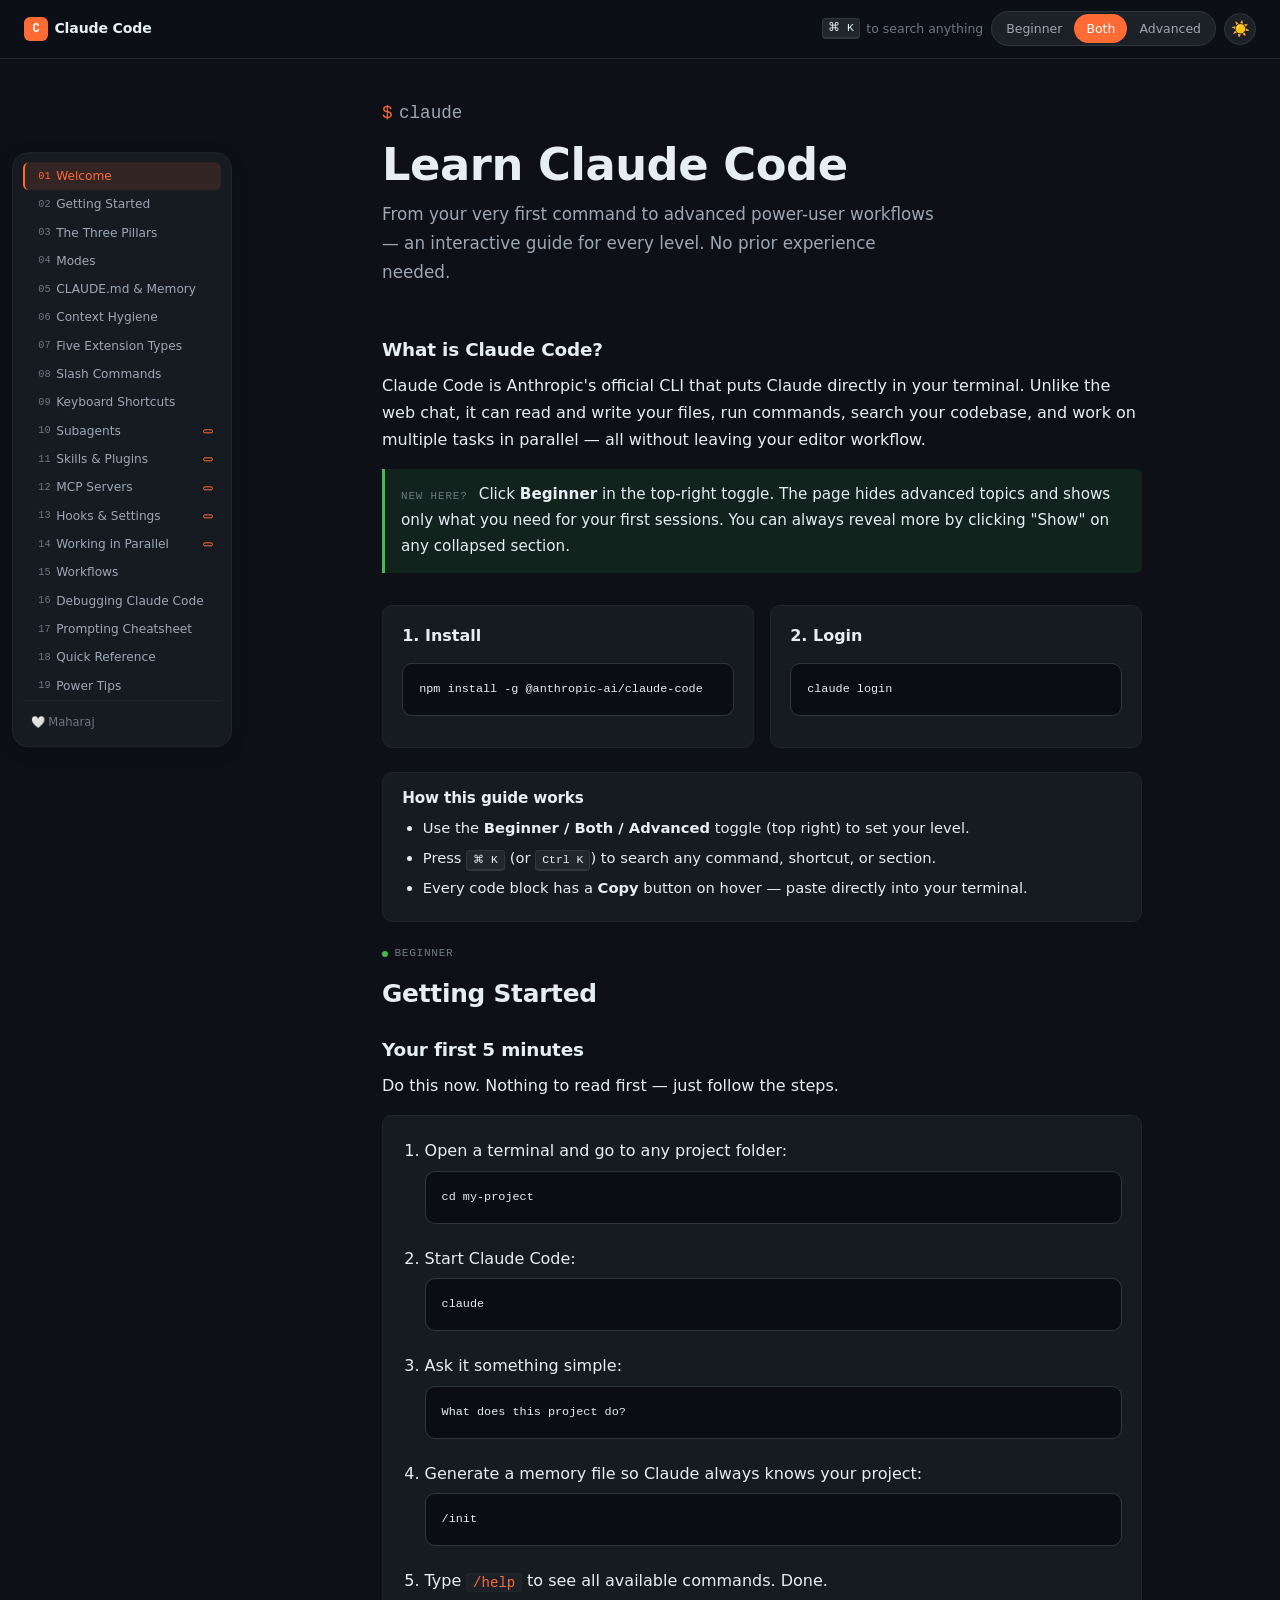
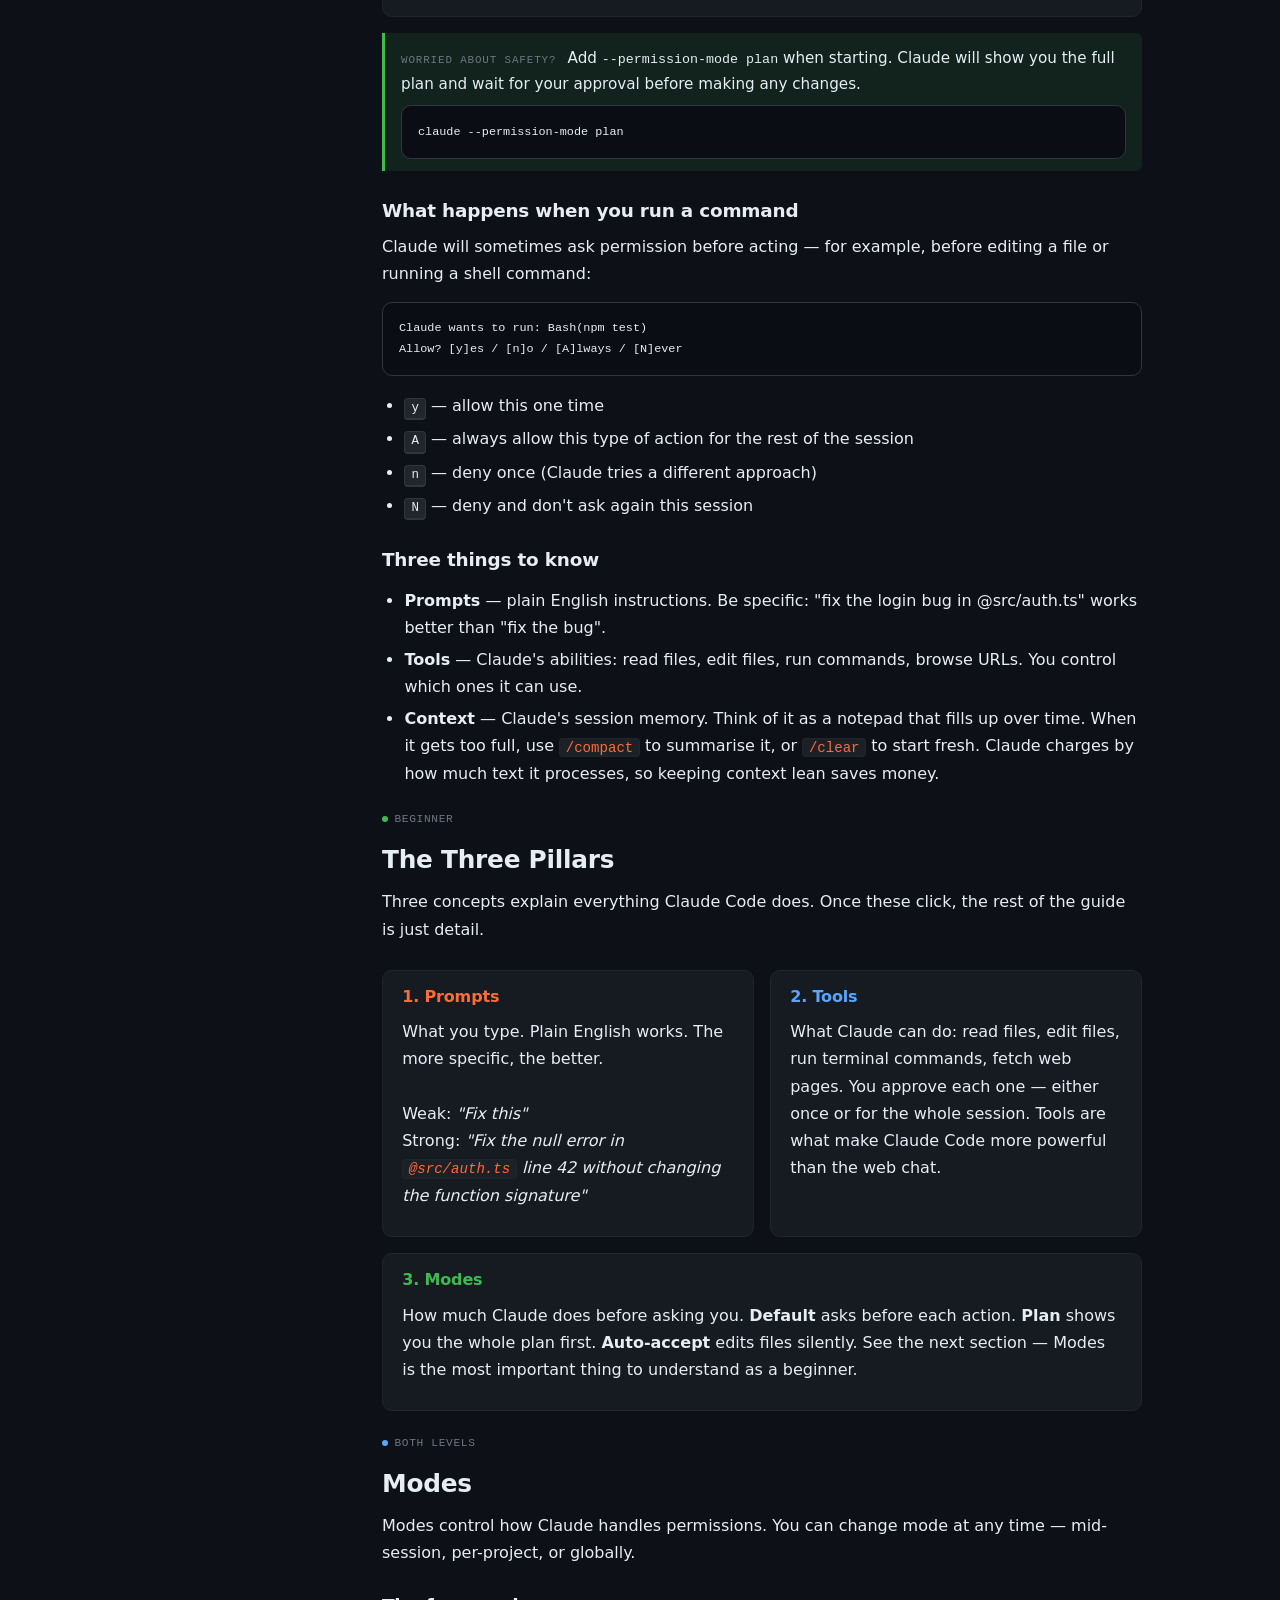
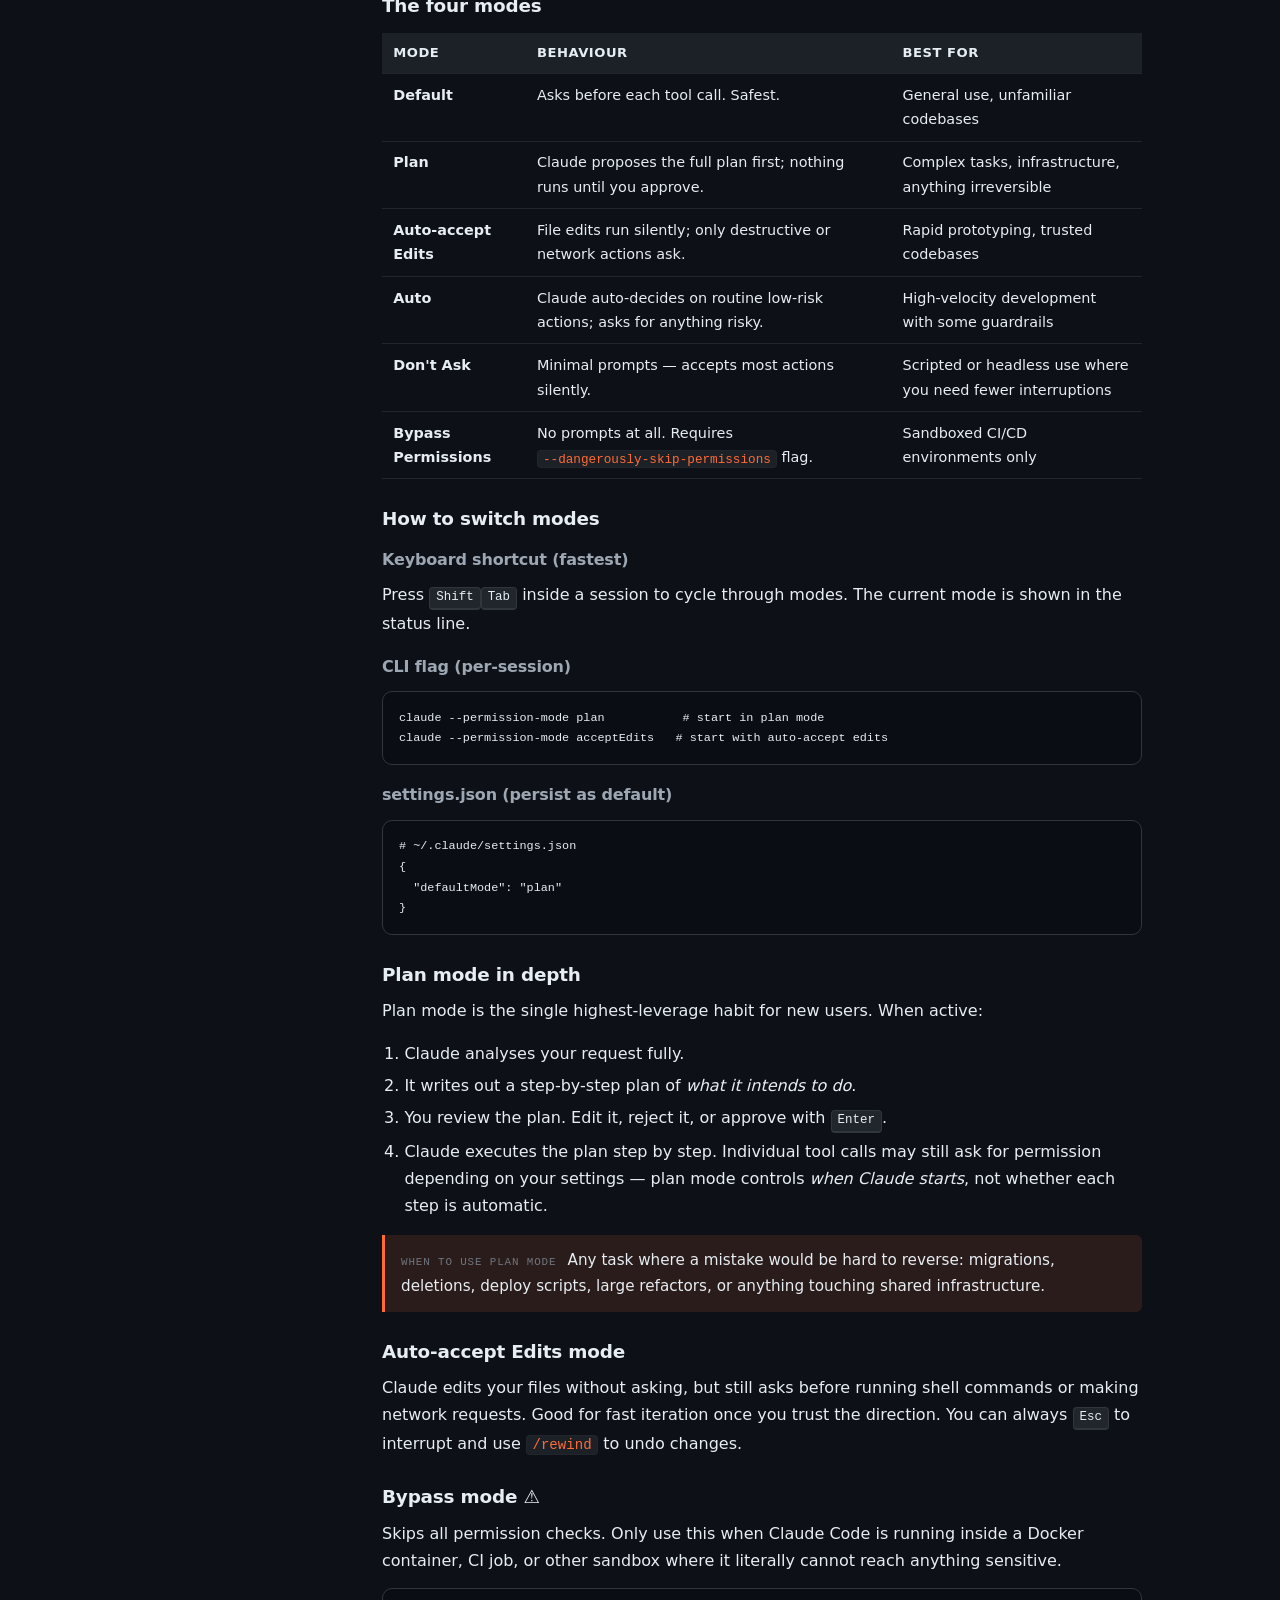
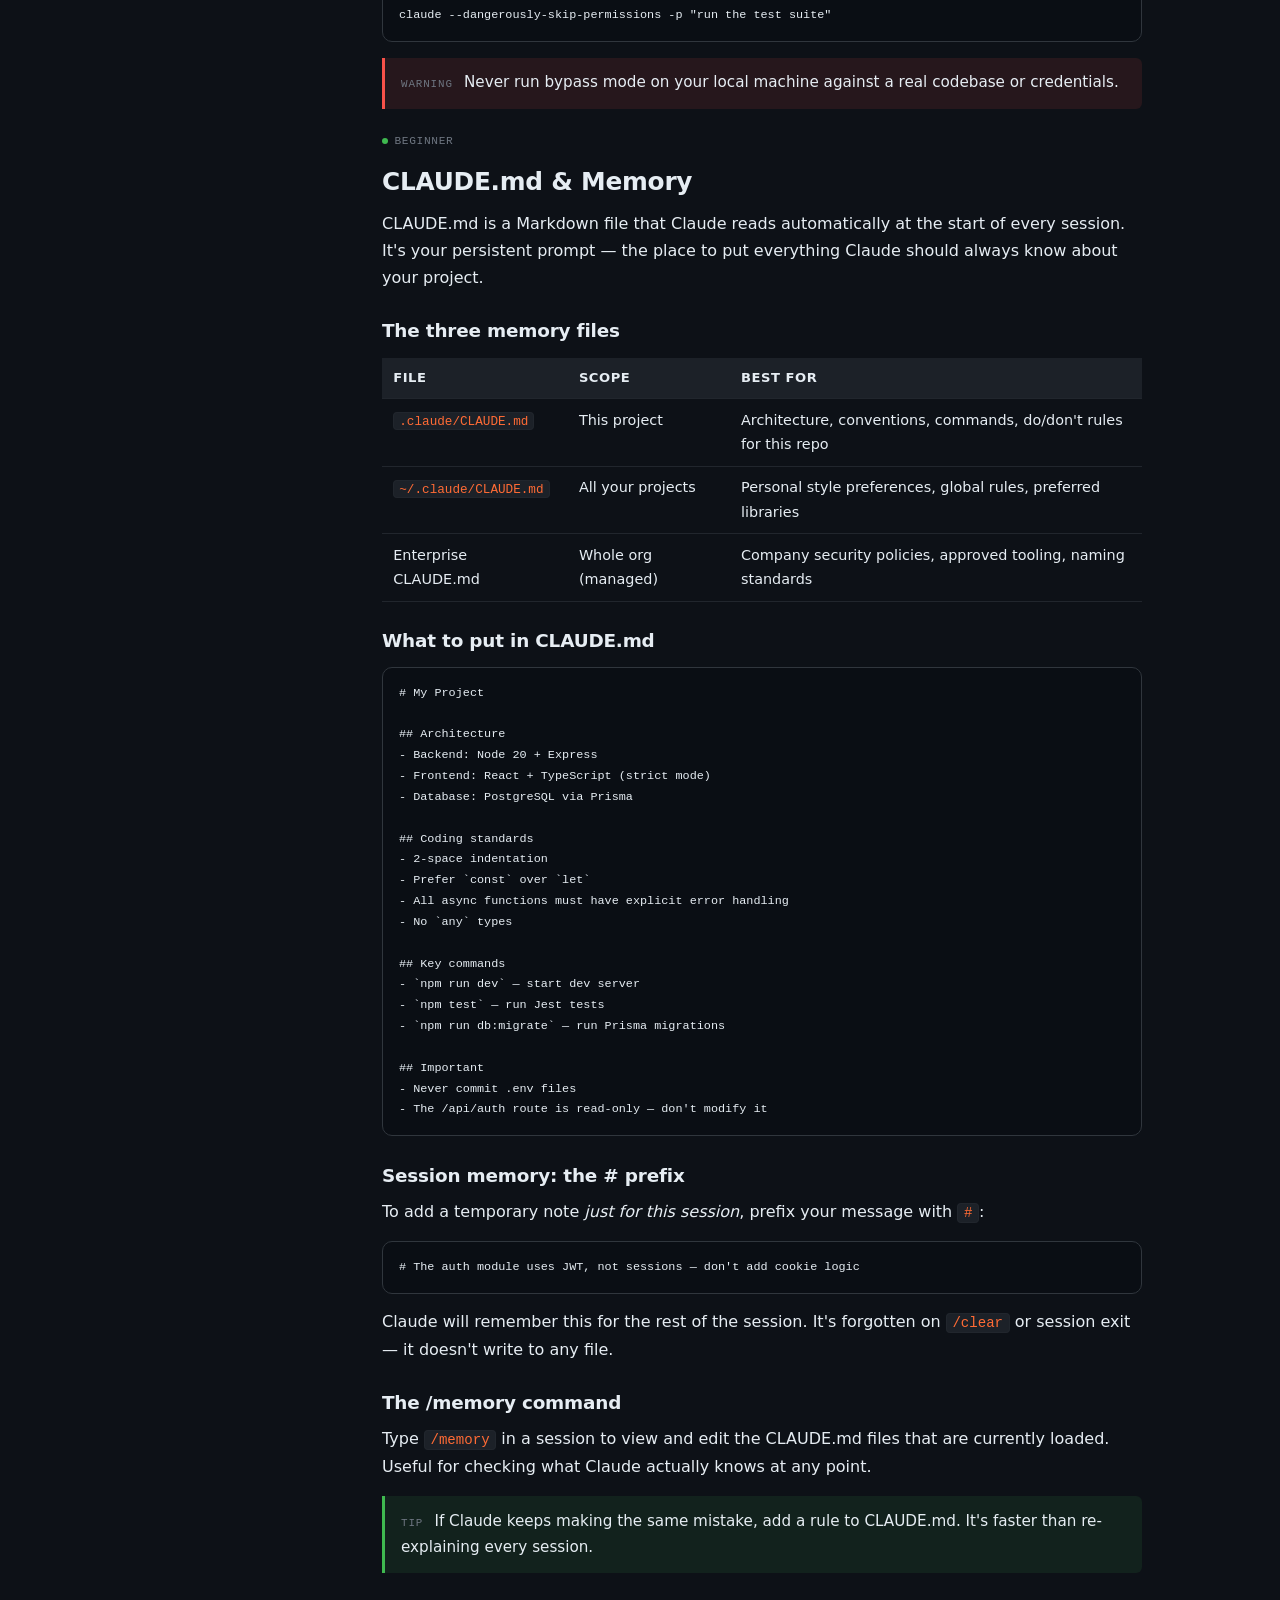
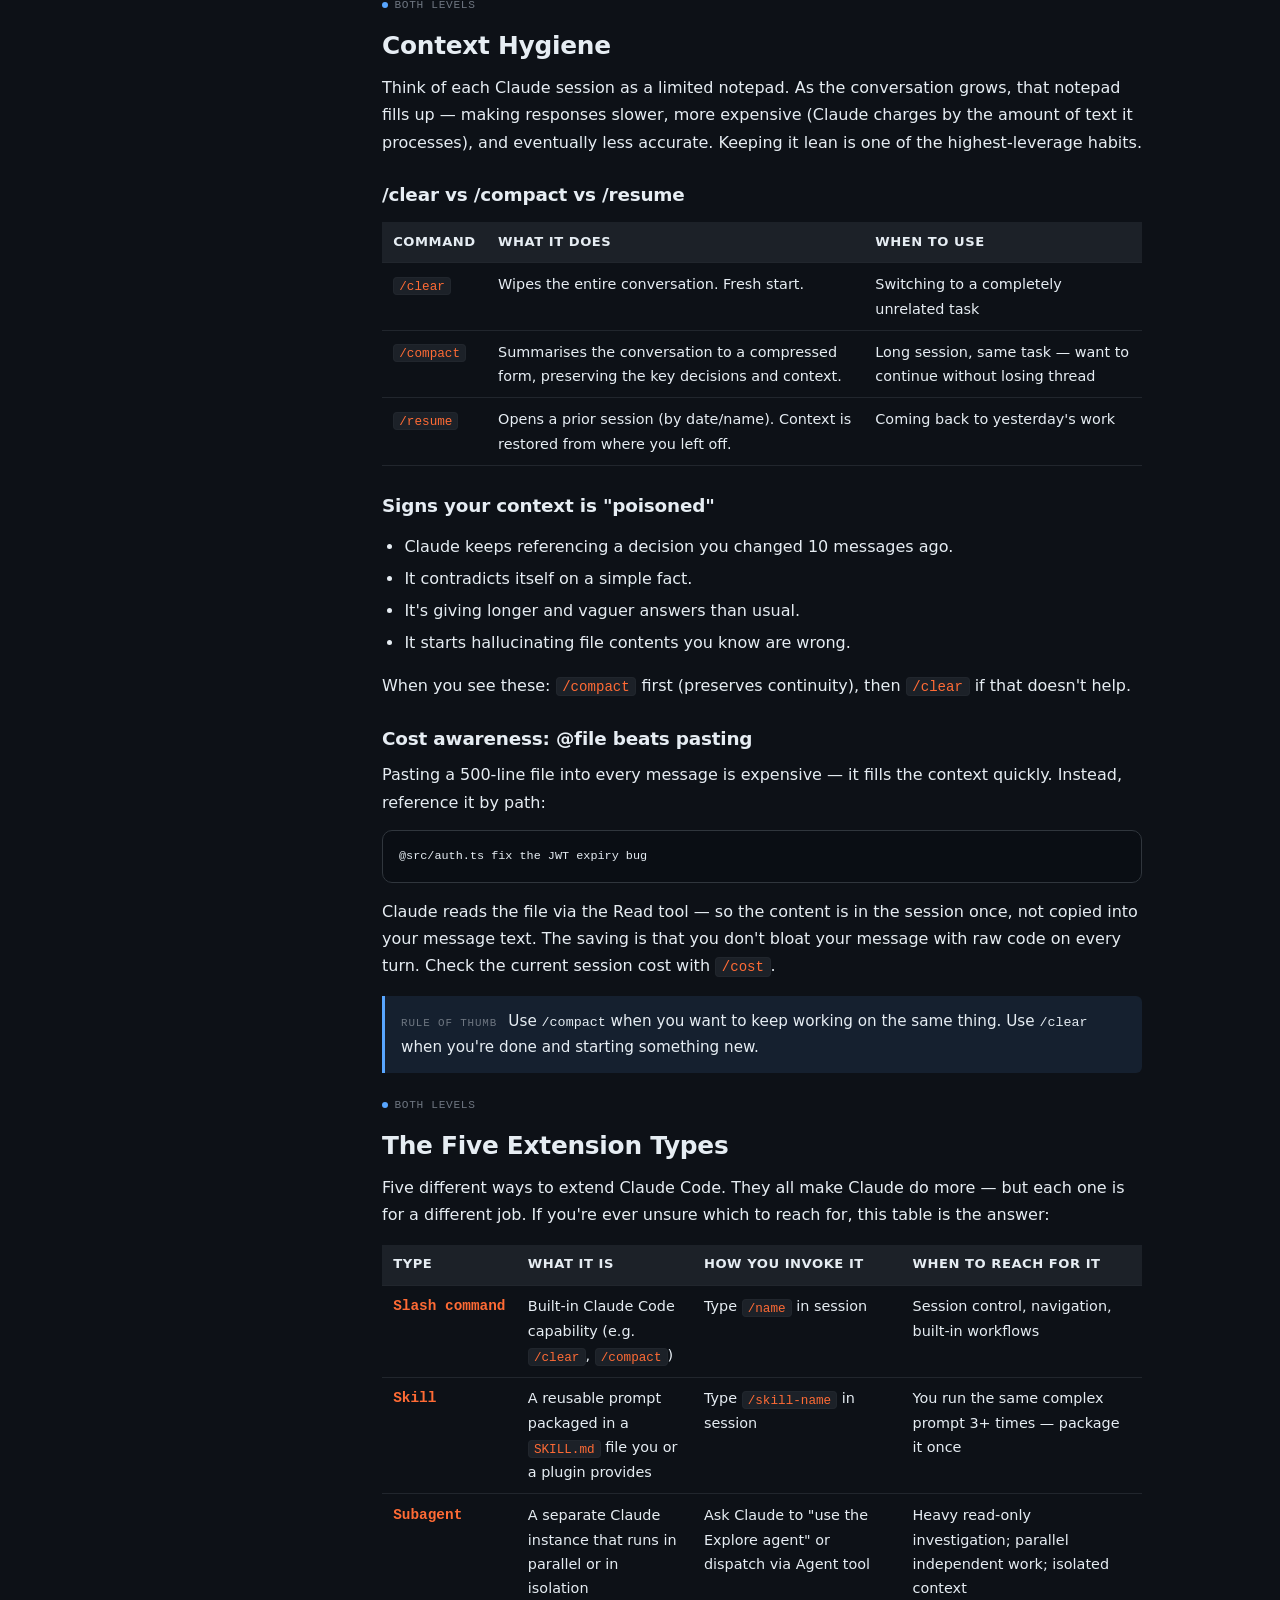
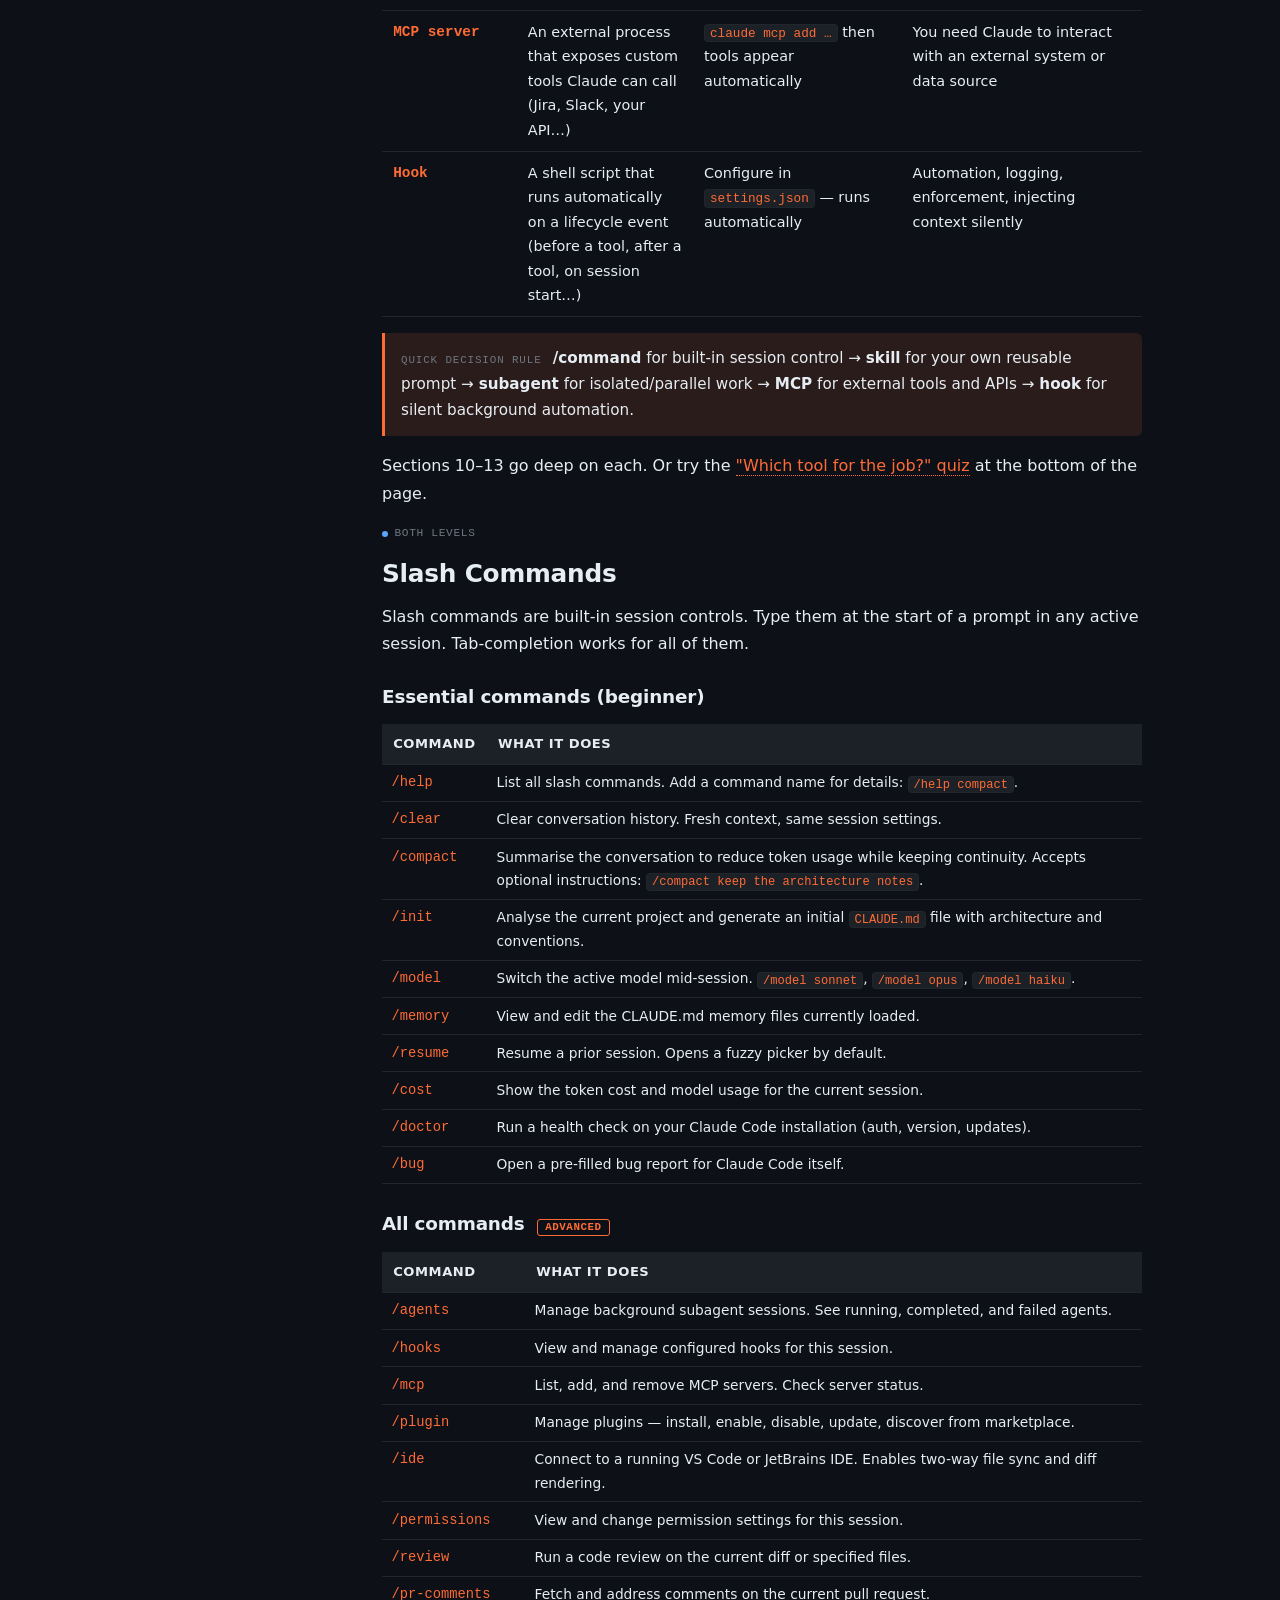
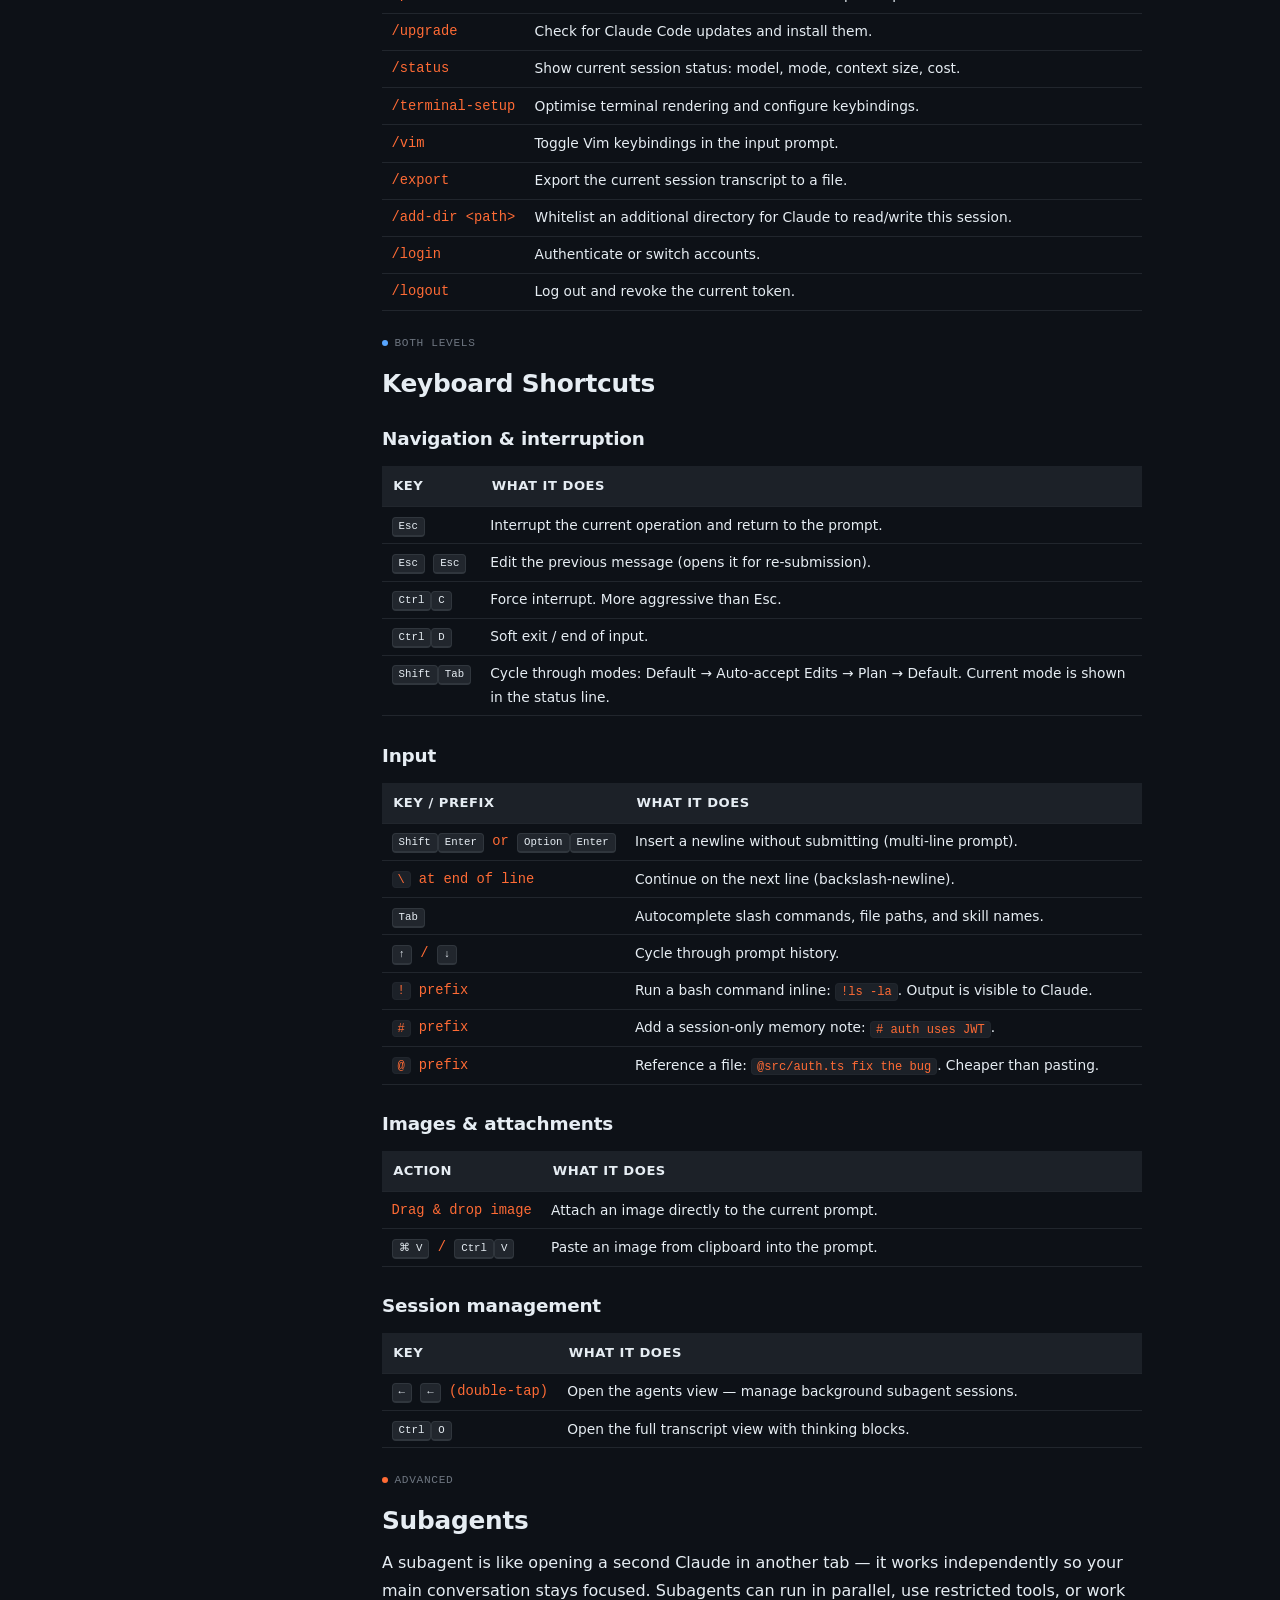
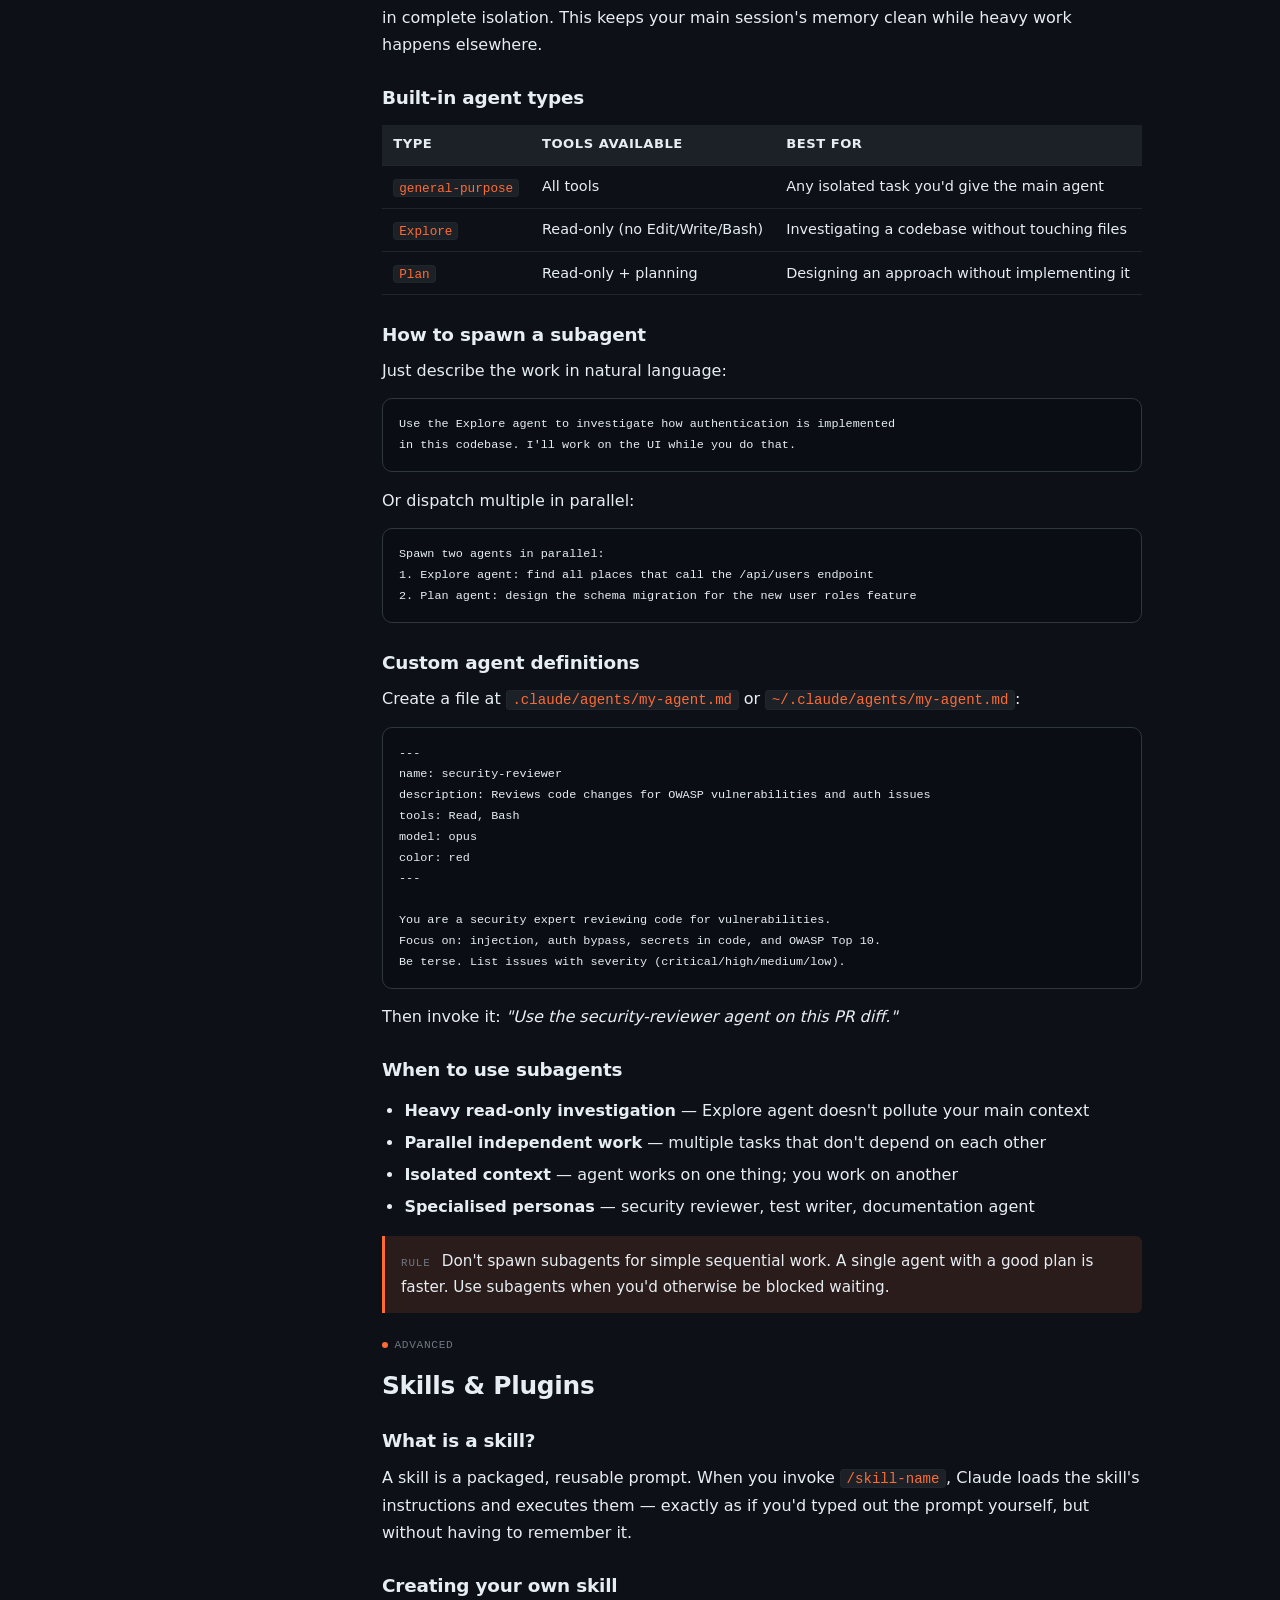
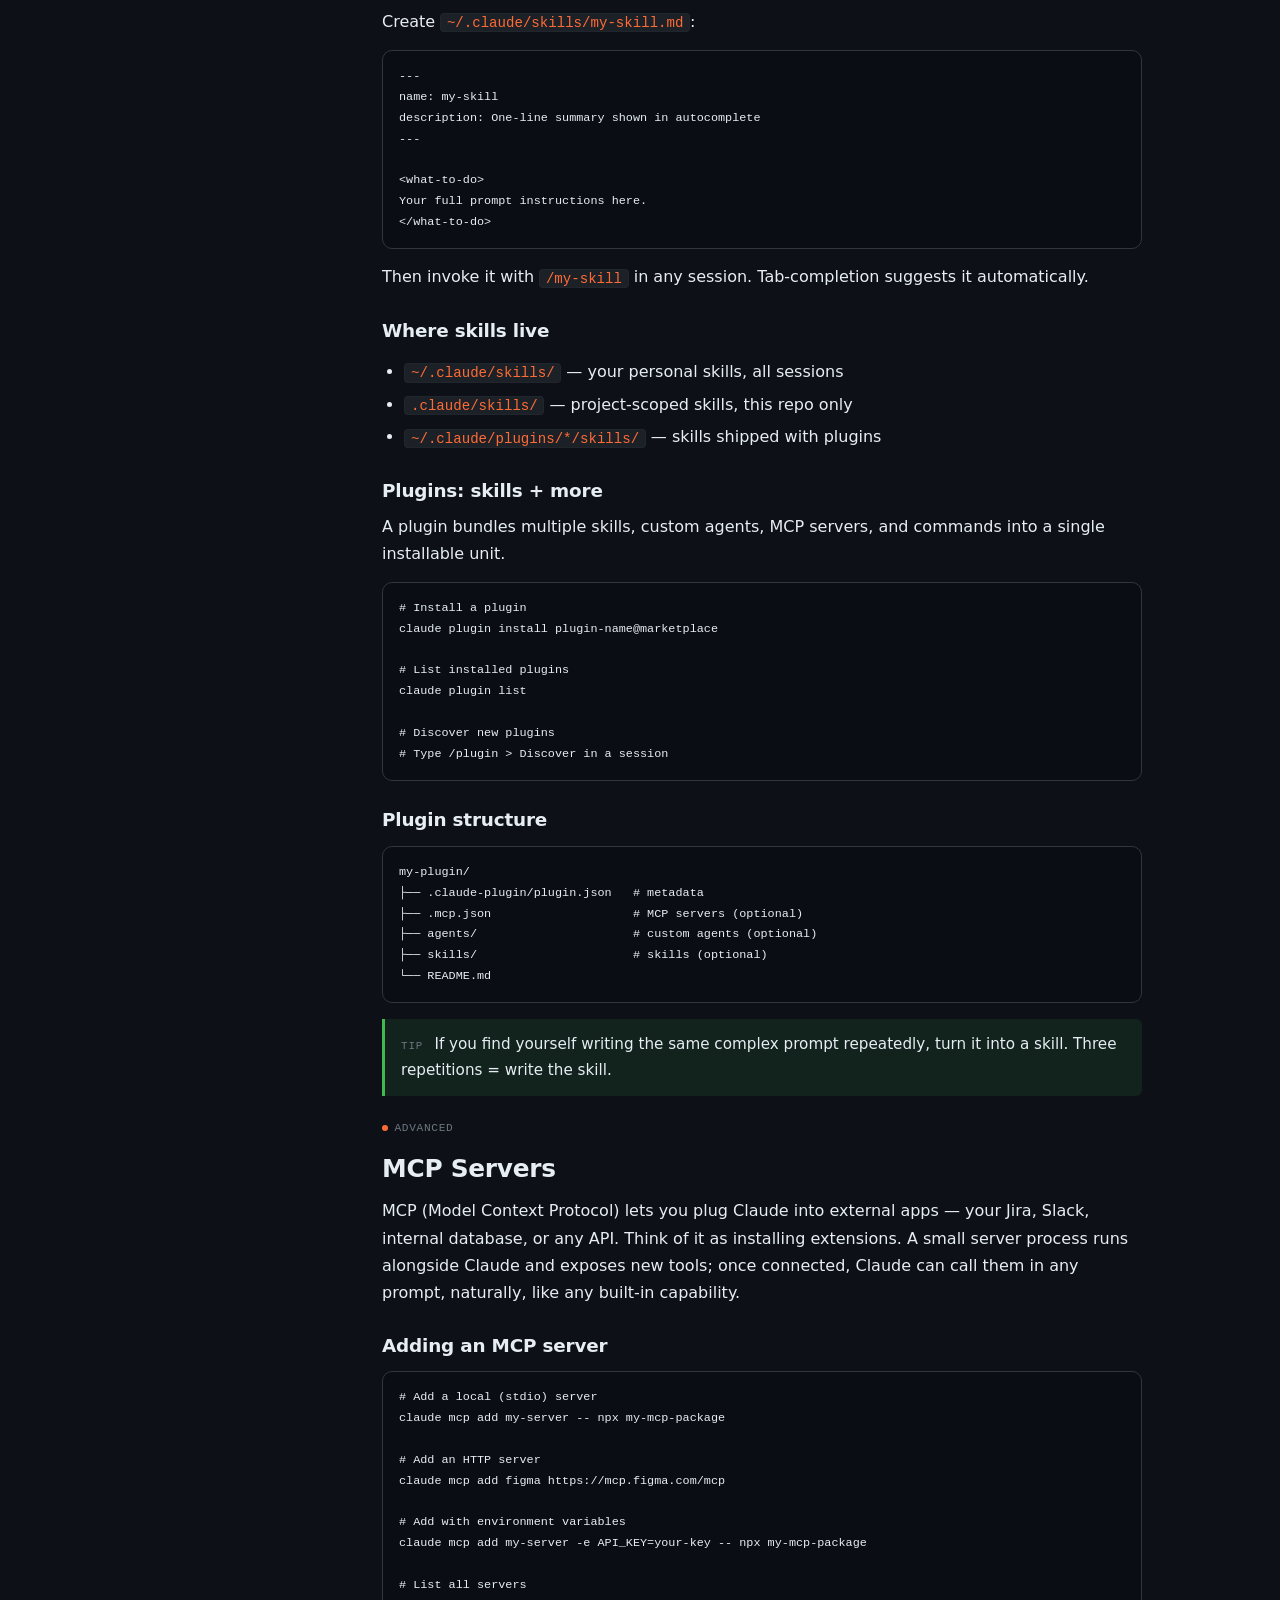
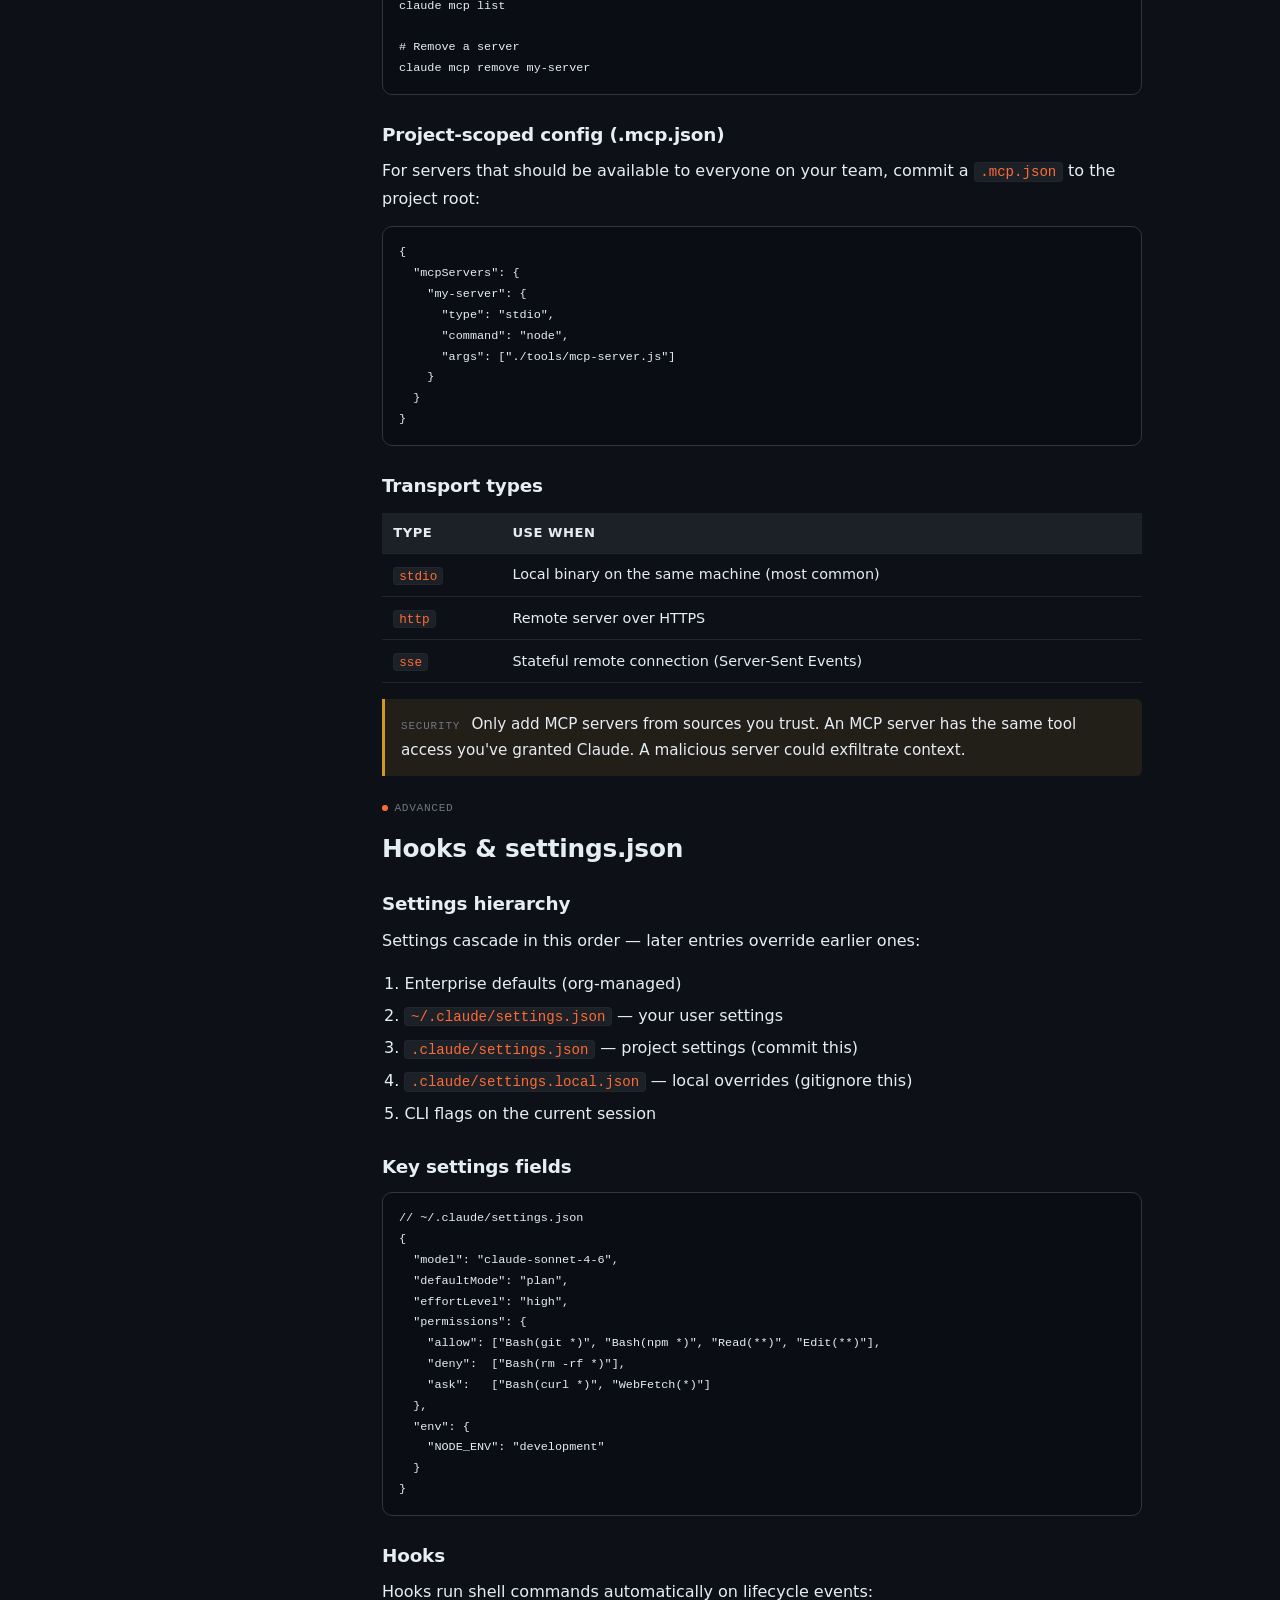
==== commit 021f282e: "Add 🤍 Maharaj credit at the bottom of the sidebar nav" ====
--- a/index.html
+++ b/index.html
@@ -8,7 +8,7 @@
   <meta http-equiv="Cache-Control" content="no-cache, no-store, must-revalidate">
   <meta http-equiv="Pragma" content="no-cache">
   <meta http-equiv="Expires" content="0">
-  <link rel="stylesheet" href="style.css?v=2025060606">
+  <link rel="stylesheet" href="style.css?v=2025060607">
   <!-- Inline SVG favicon -->
   <link rel="icon" type="image/svg+xml" href="data:image/svg+xml,<svg xmlns='http://www.w3.org/2000/svg' viewBox='0 0 32 32'><rect width='32' height='32' rx='6' fill='%23ff6b35'/><text x='7' y='23' font-family='monospace' font-weight='bold' font-size='18' fill='white'>C</text></svg>">
 </head>
@@ -62,6 +62,7 @@
         <li><a href="#cheatsheet"><span class="nav-num">17</span> Prompting Cheatsheet</a></li>
         <li><a href="#reference"><span class="nav-num">18</span> Quick Reference</a></li>
         <li><a href="#power-tips"><span class="nav-num">19</span> Power Tips</a></li>
+        <li class="sidebar-credit"><a href="https://www.linkedin.com/in/maharajma/" target="_blank" rel="noopener">🤍 Maharaj</a></li>
       </ul>
     </aside>
 
@@ -1489,7 +1490,7 @@
   </div>
 </div>
 
-<script src="app.js?v=2025060606"></script>
+<script src="app.js?v=2025060607"></script>
 <script>
 if ('serviceWorker' in navigator) {
   navigator.serviceWorker.register('/claude-code-guide/sw.js').then(reg => {
--- a/style.css
+++ b/style.css
@@ -183,6 +183,26 @@
 .sidebar-nav .nav-tag.adv { color: var(--accent); border-color: var(--accent); }
 .sidebar-nav .nav-tag.beg { color: var(--green); border-color: var(--green); }
 
+.sidebar-credit {
+  margin-top: 0.5rem;
+  padding-top: 0.5rem;
+  border-top: 1px solid var(--border-soft);
+}
+.sidebar-credit a {
+  display: block;
+  padding: 0.24rem 0.5rem;
+  font-size: 0.72rem;
+  color: var(--text-faint);
+  text-decoration: none;
+  border: 0;
+  border-radius: 6px;
+  transition: color 120ms ease, background 120ms ease;
+}
+.sidebar-credit a:hover {
+  color: var(--text);
+  background: var(--bg-elev-2);
+}
+
 /* Topbar brand */
 .topbar-brand {
   display: flex;
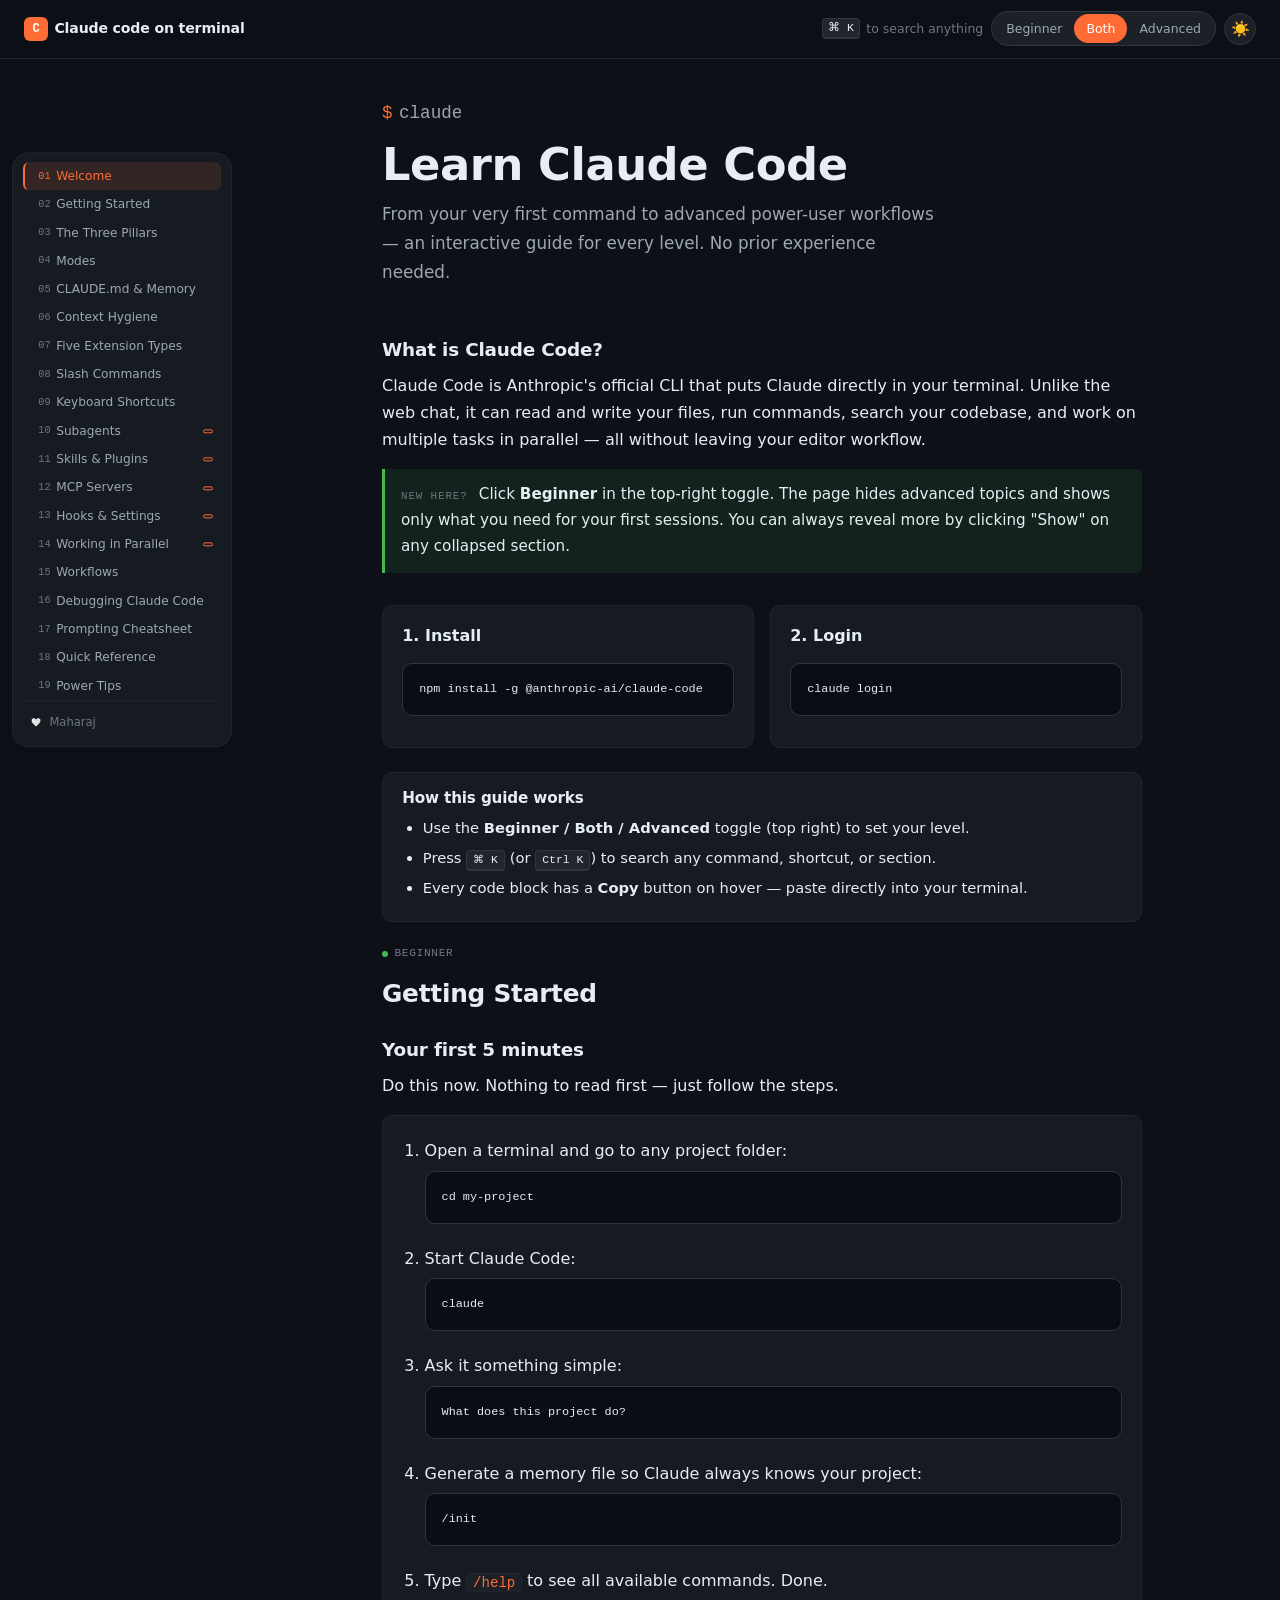
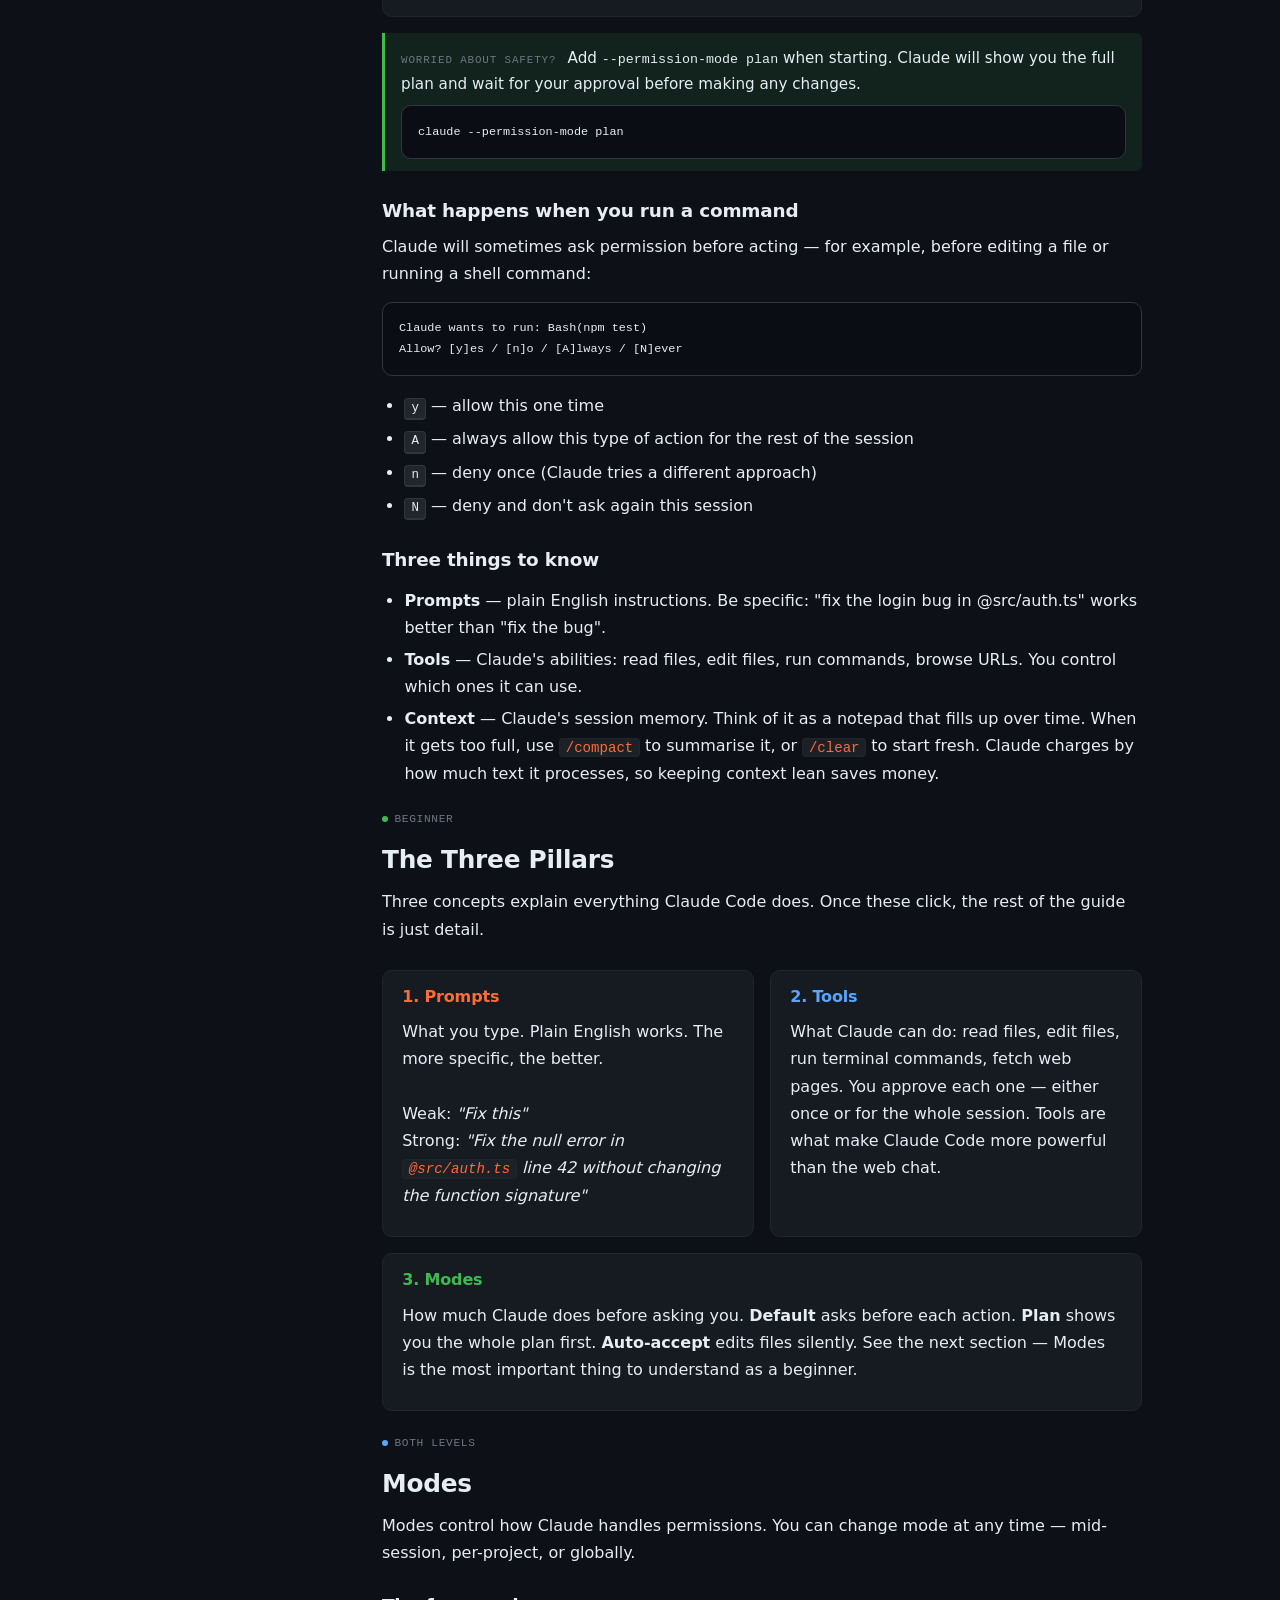
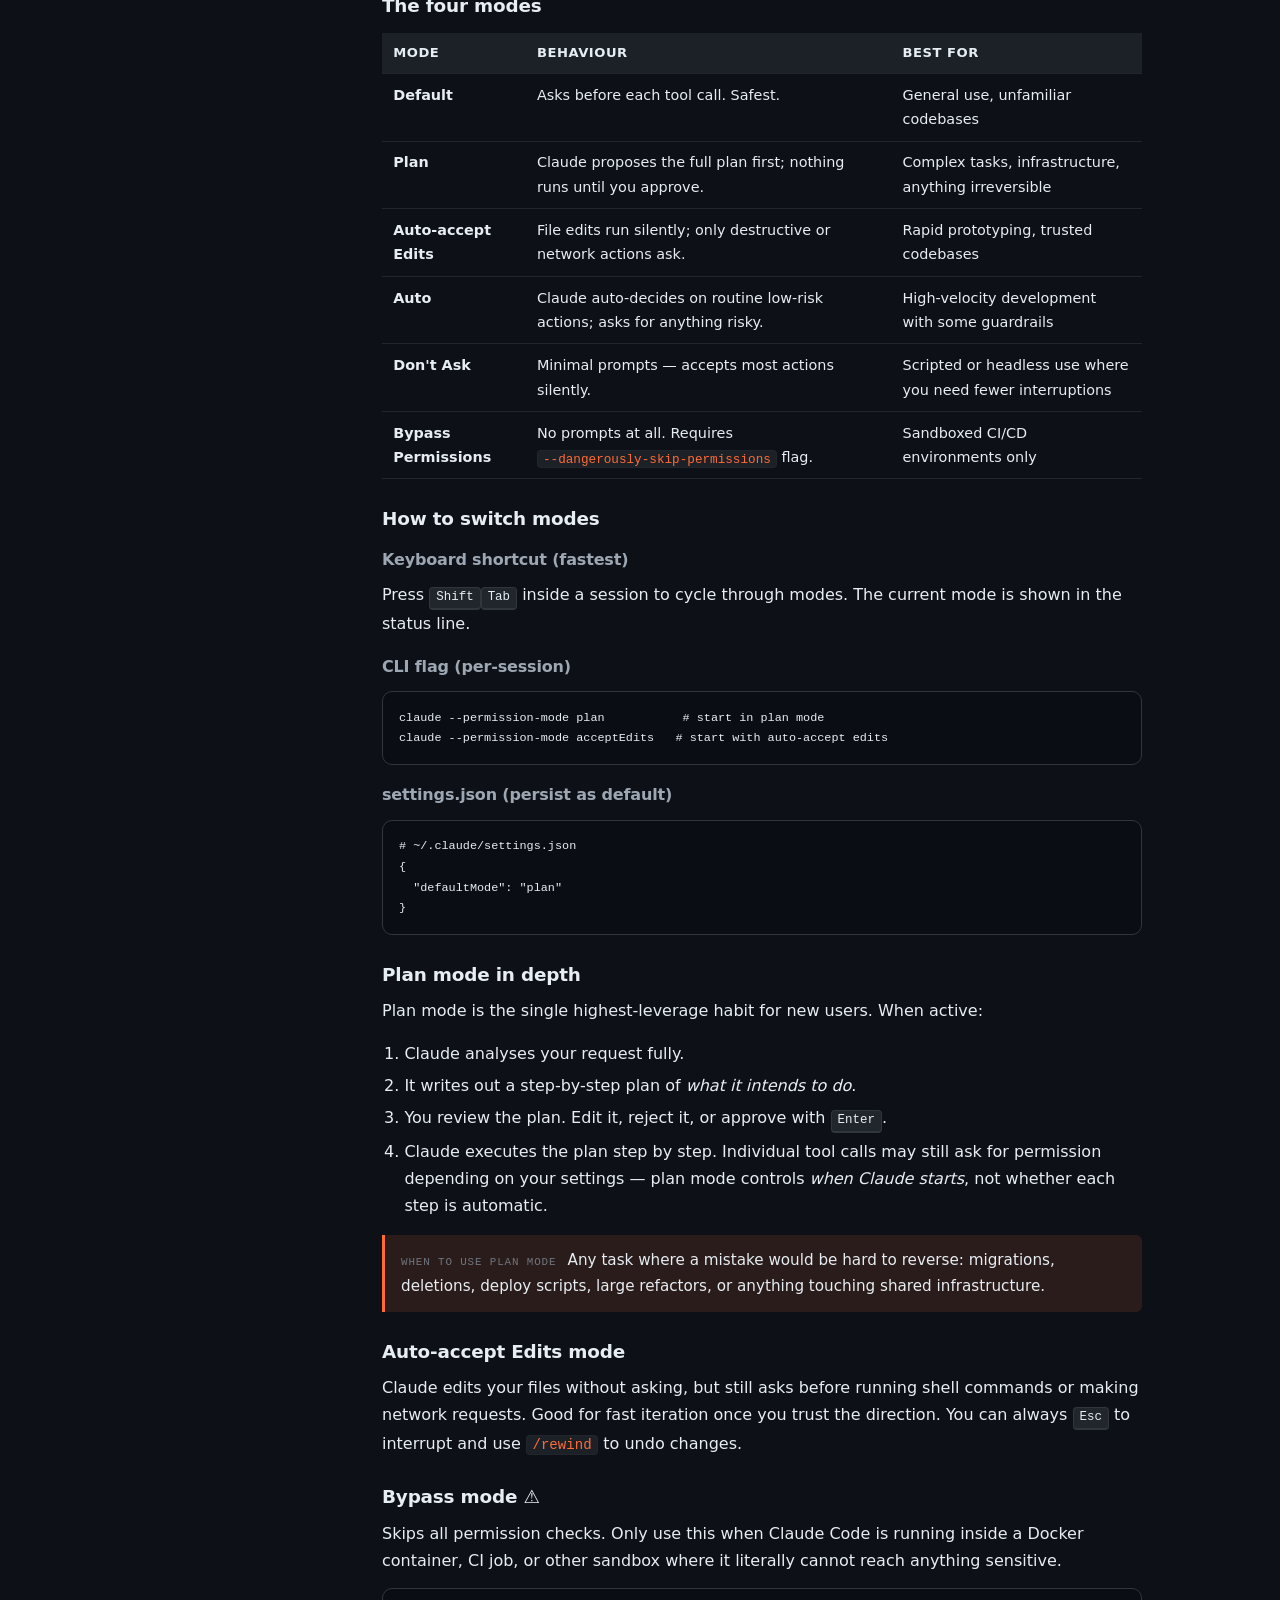
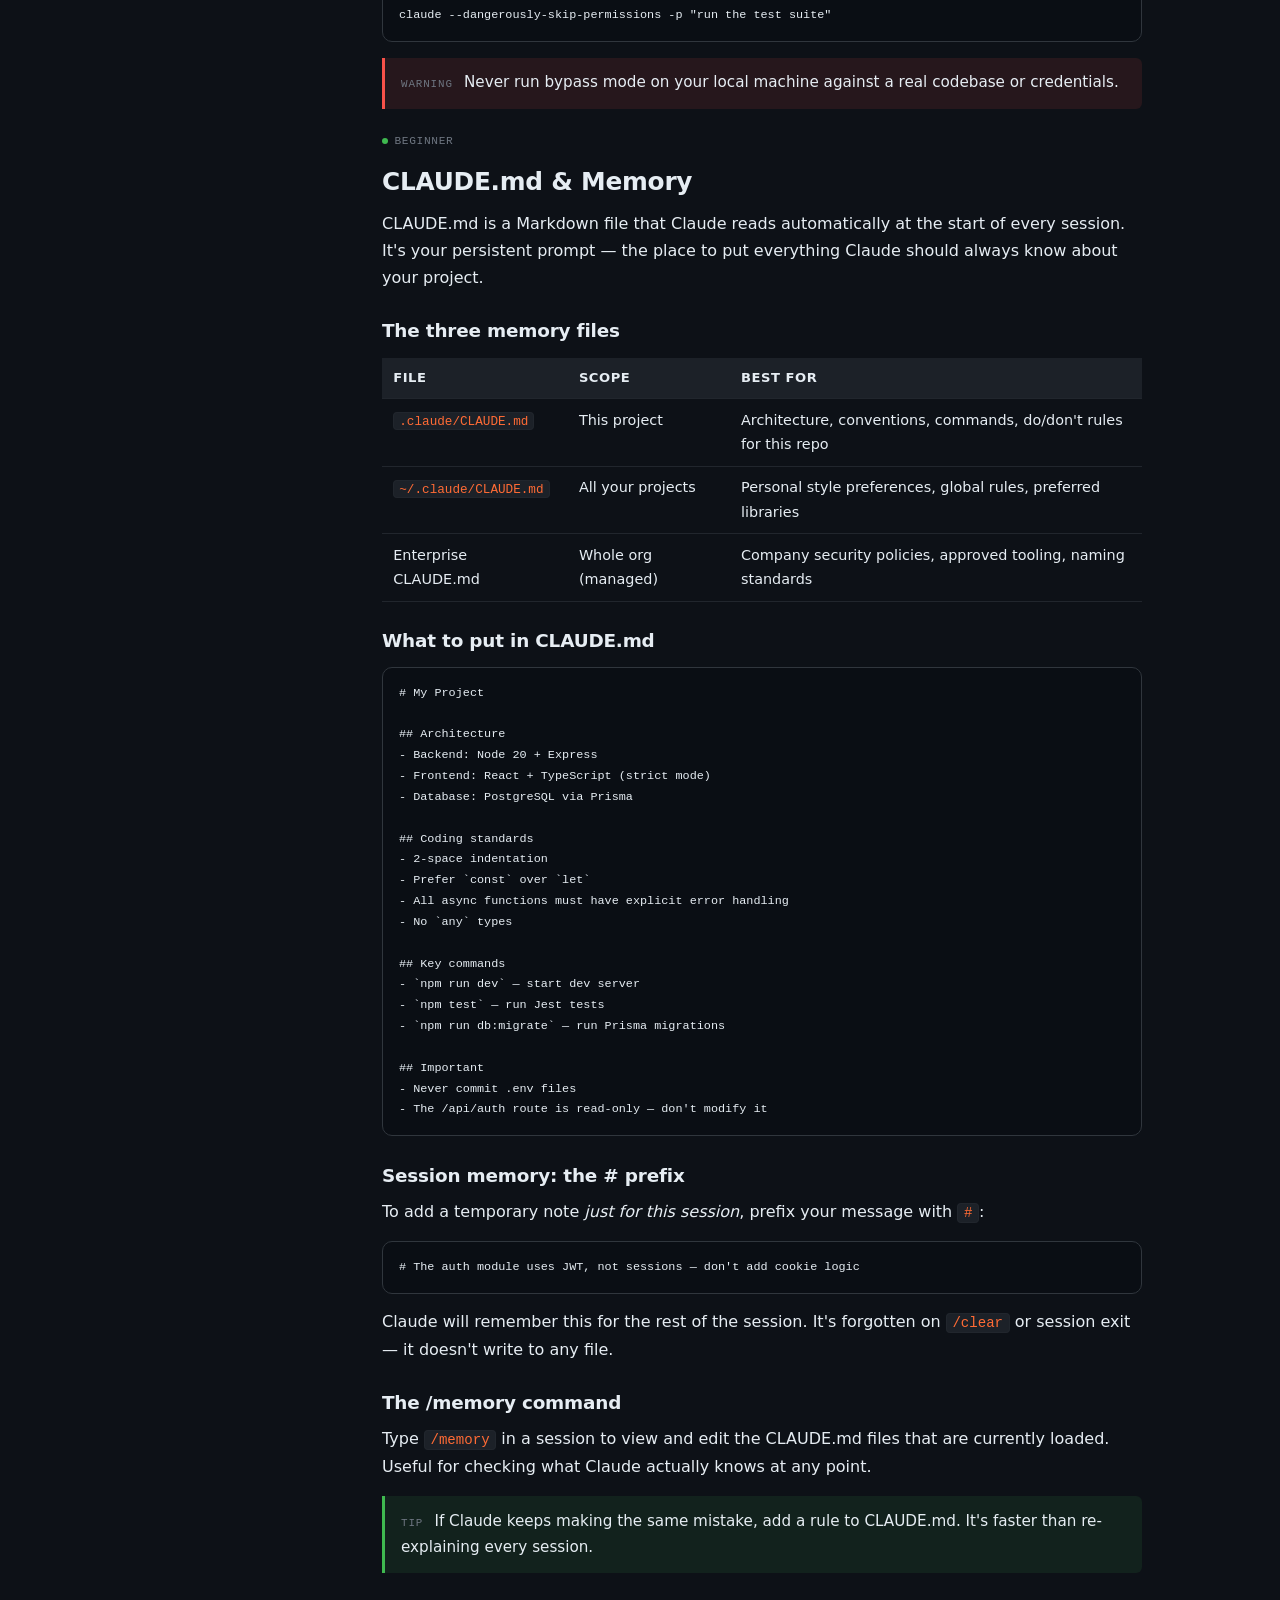
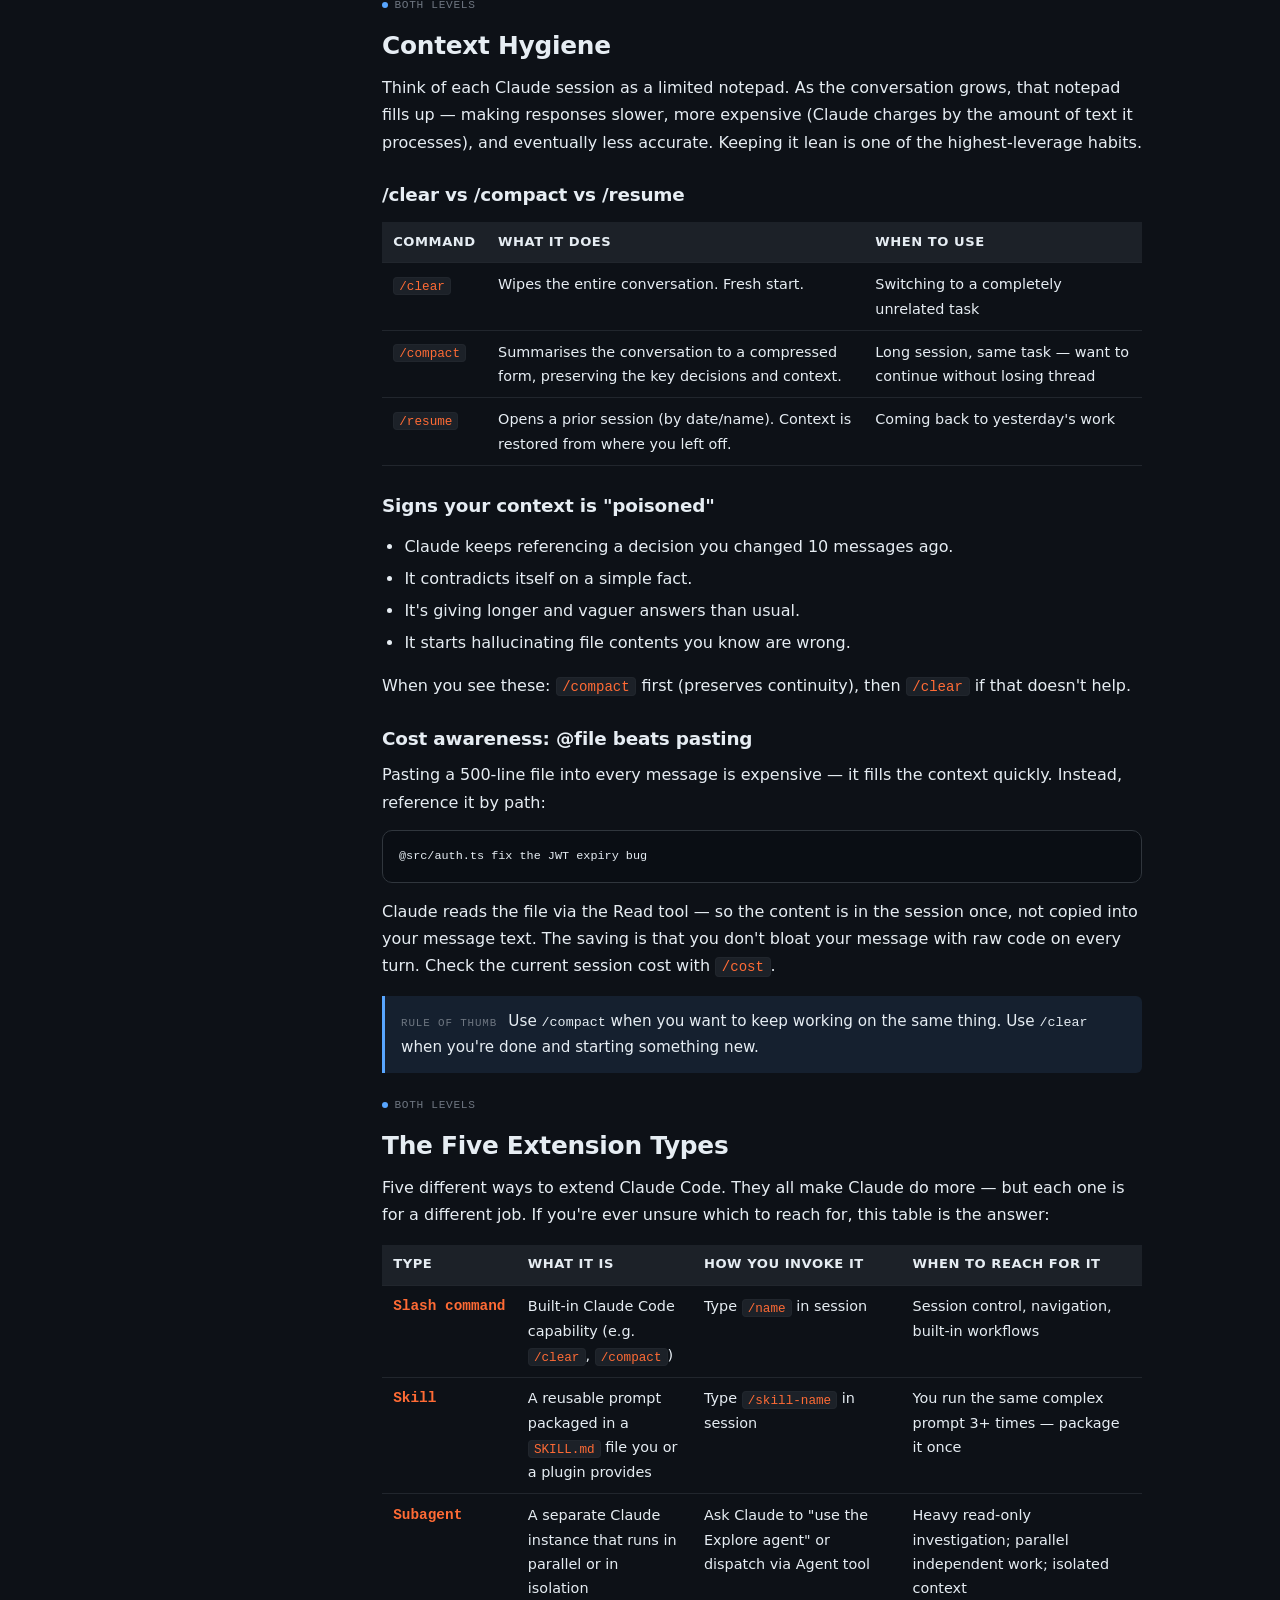
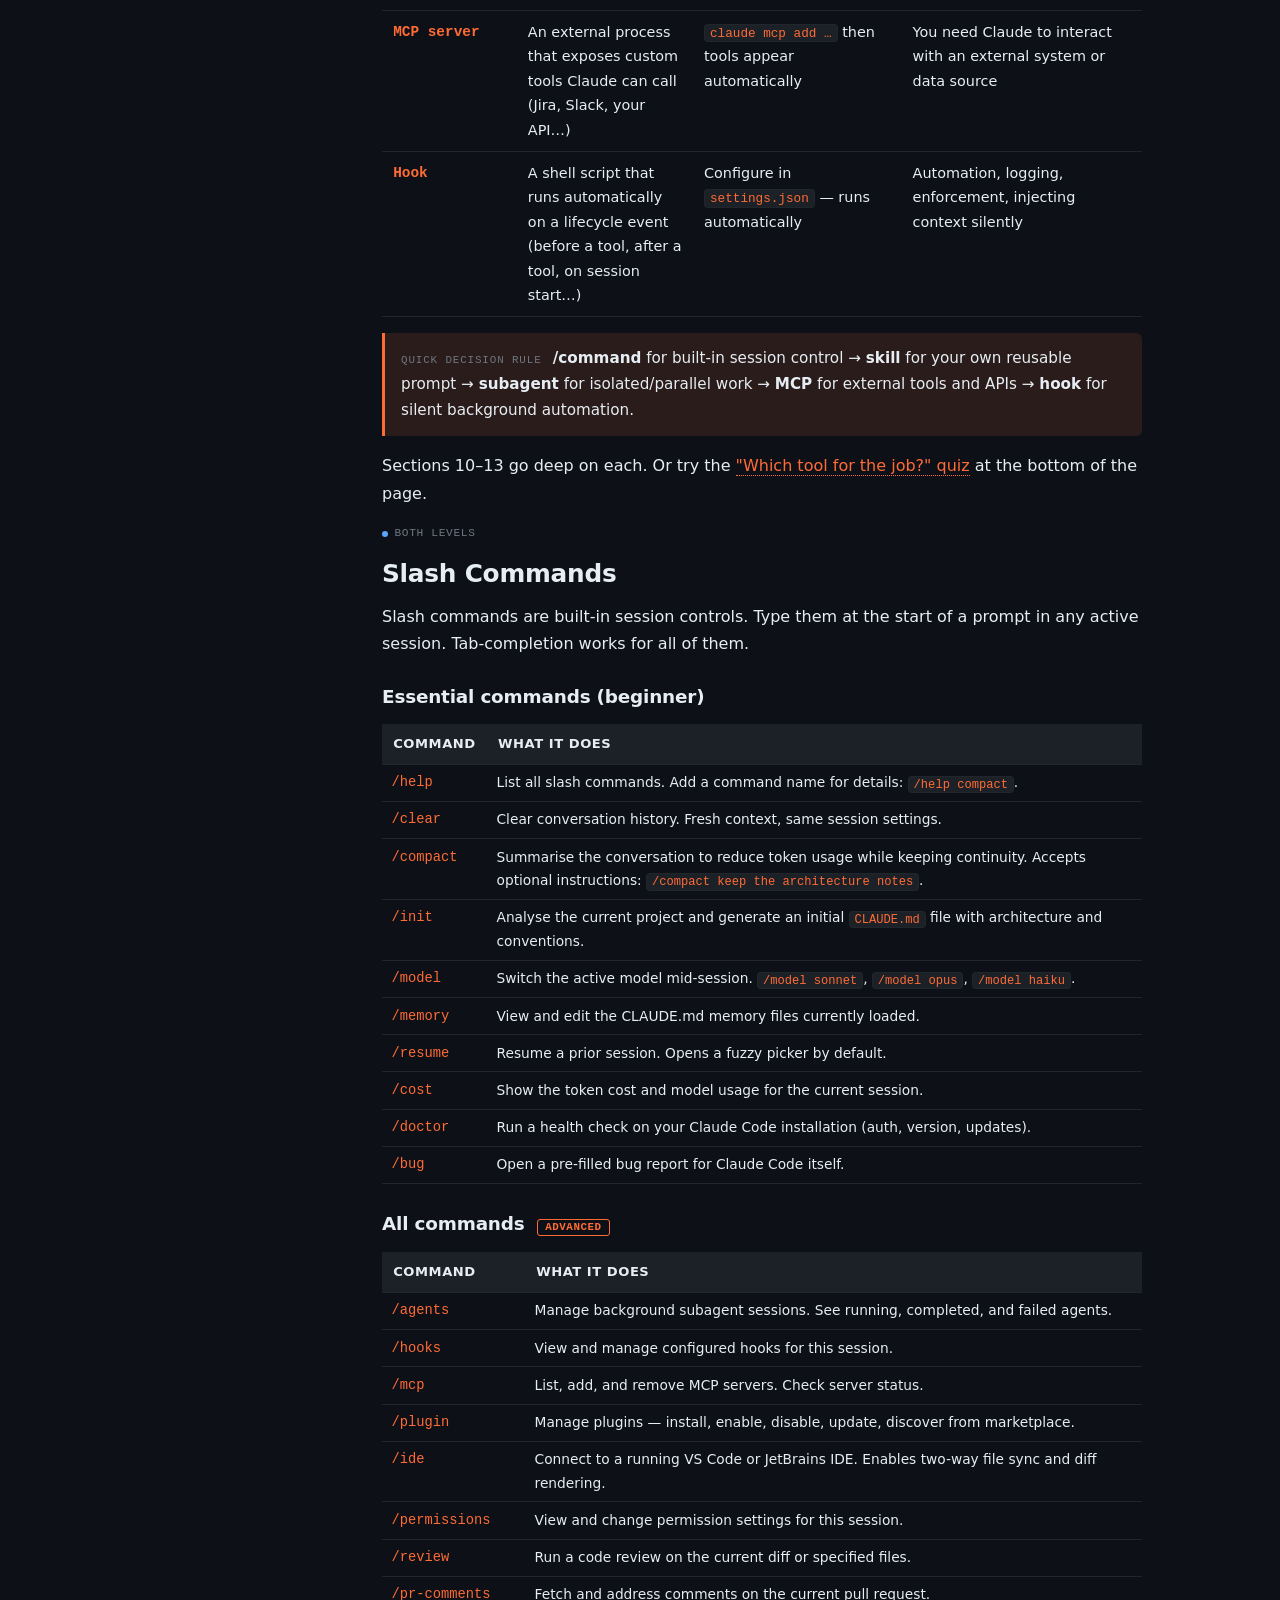
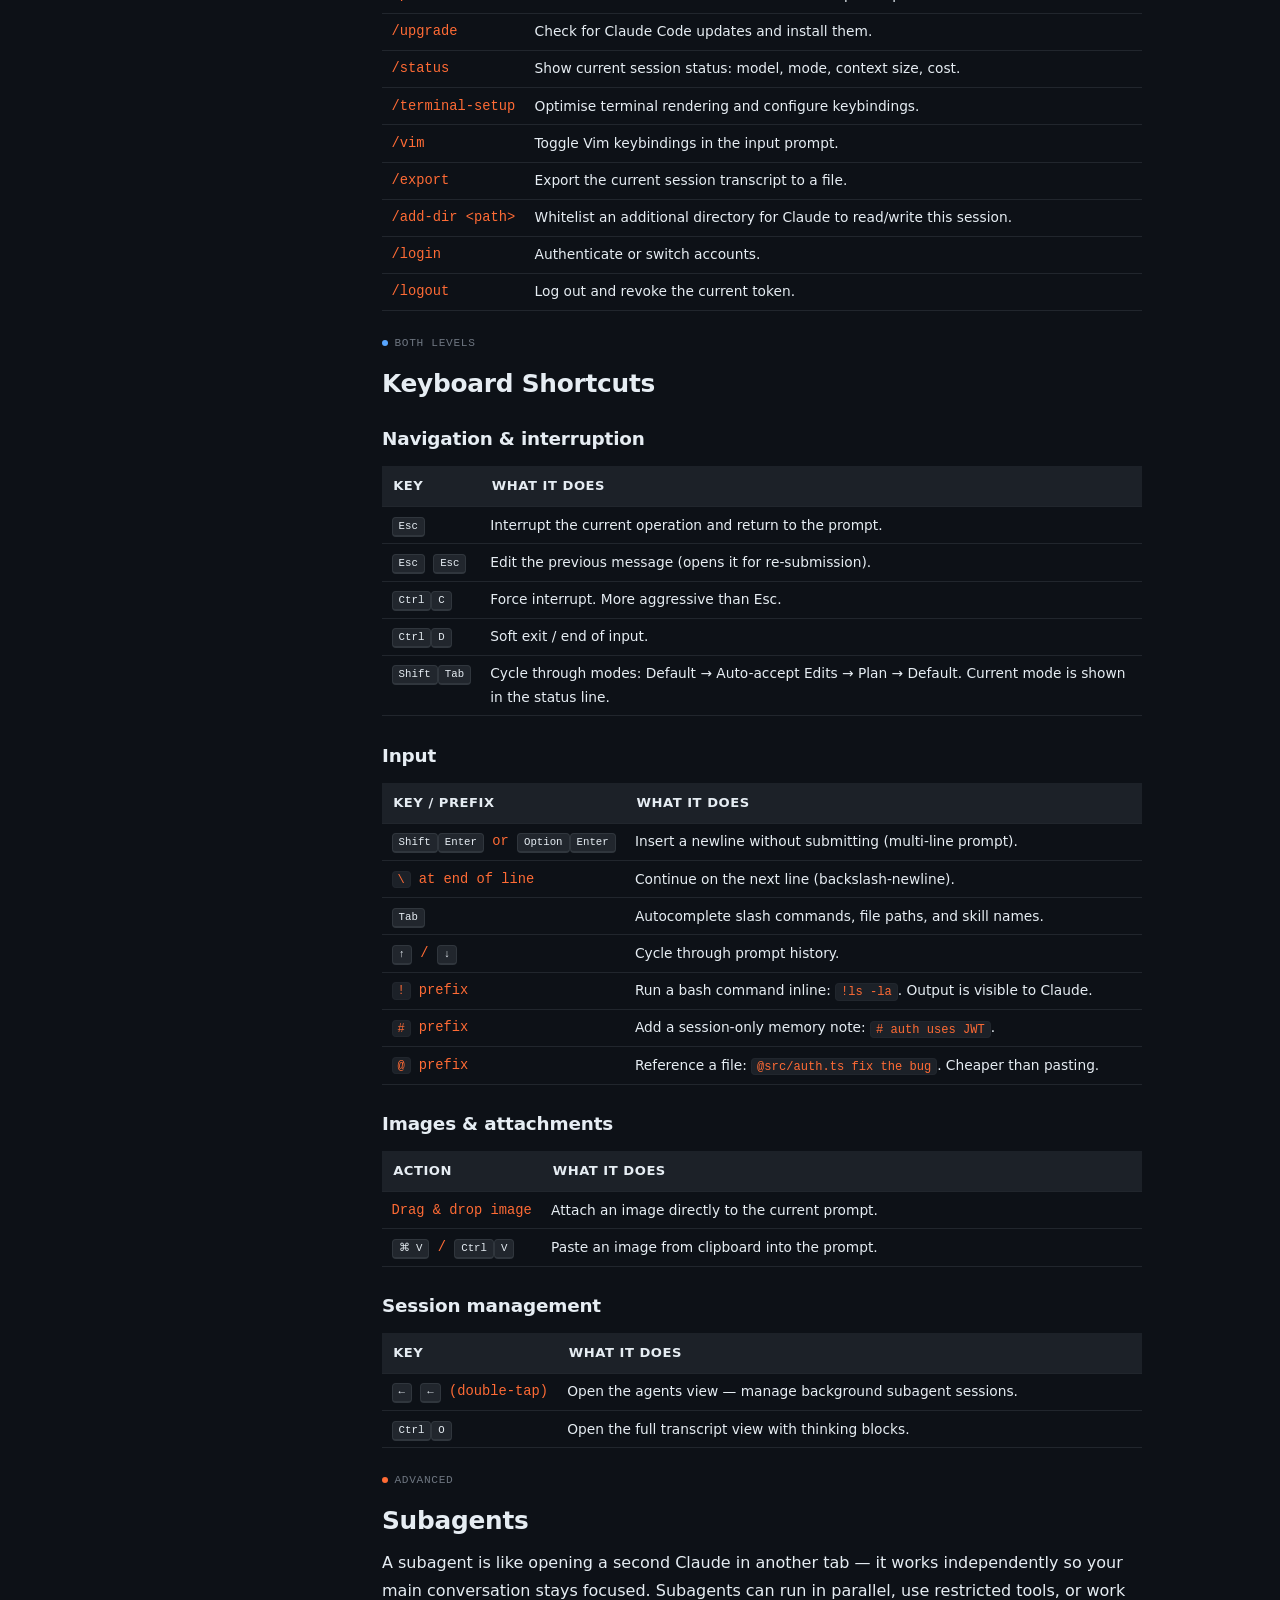
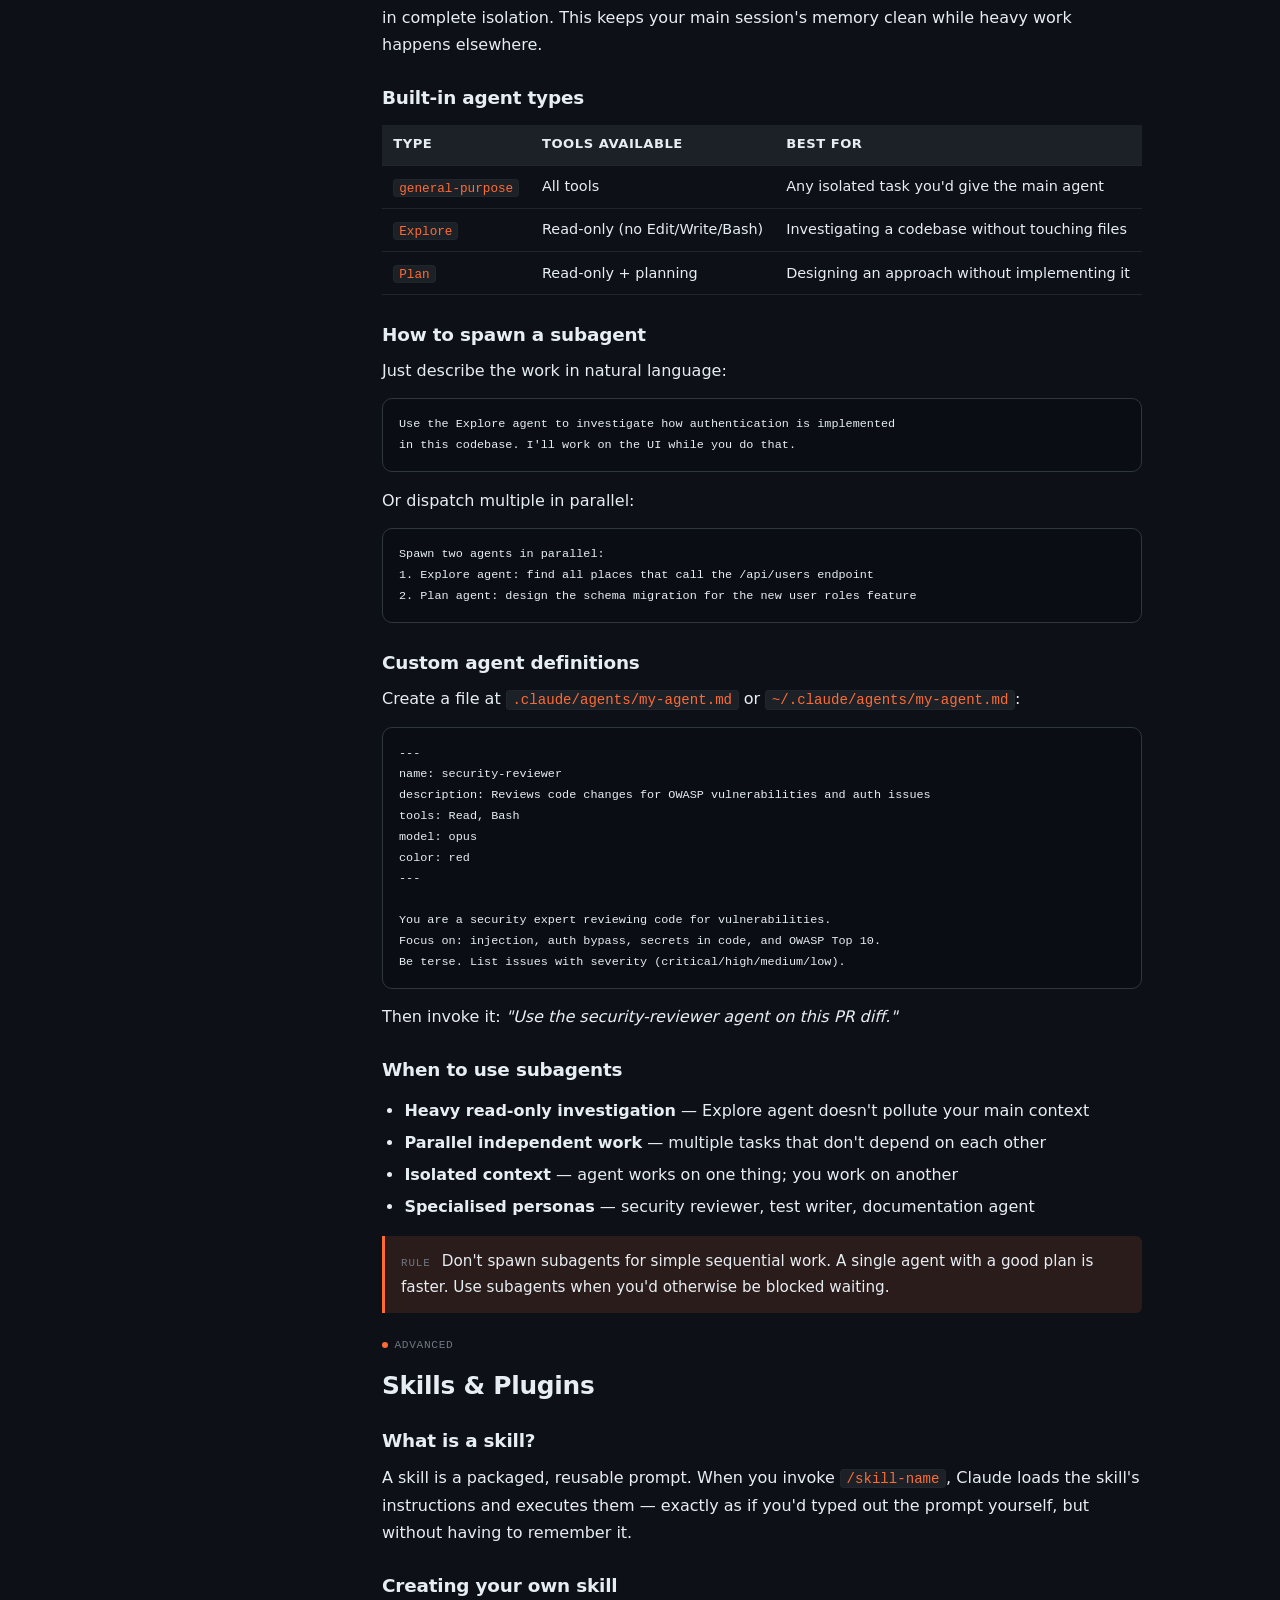
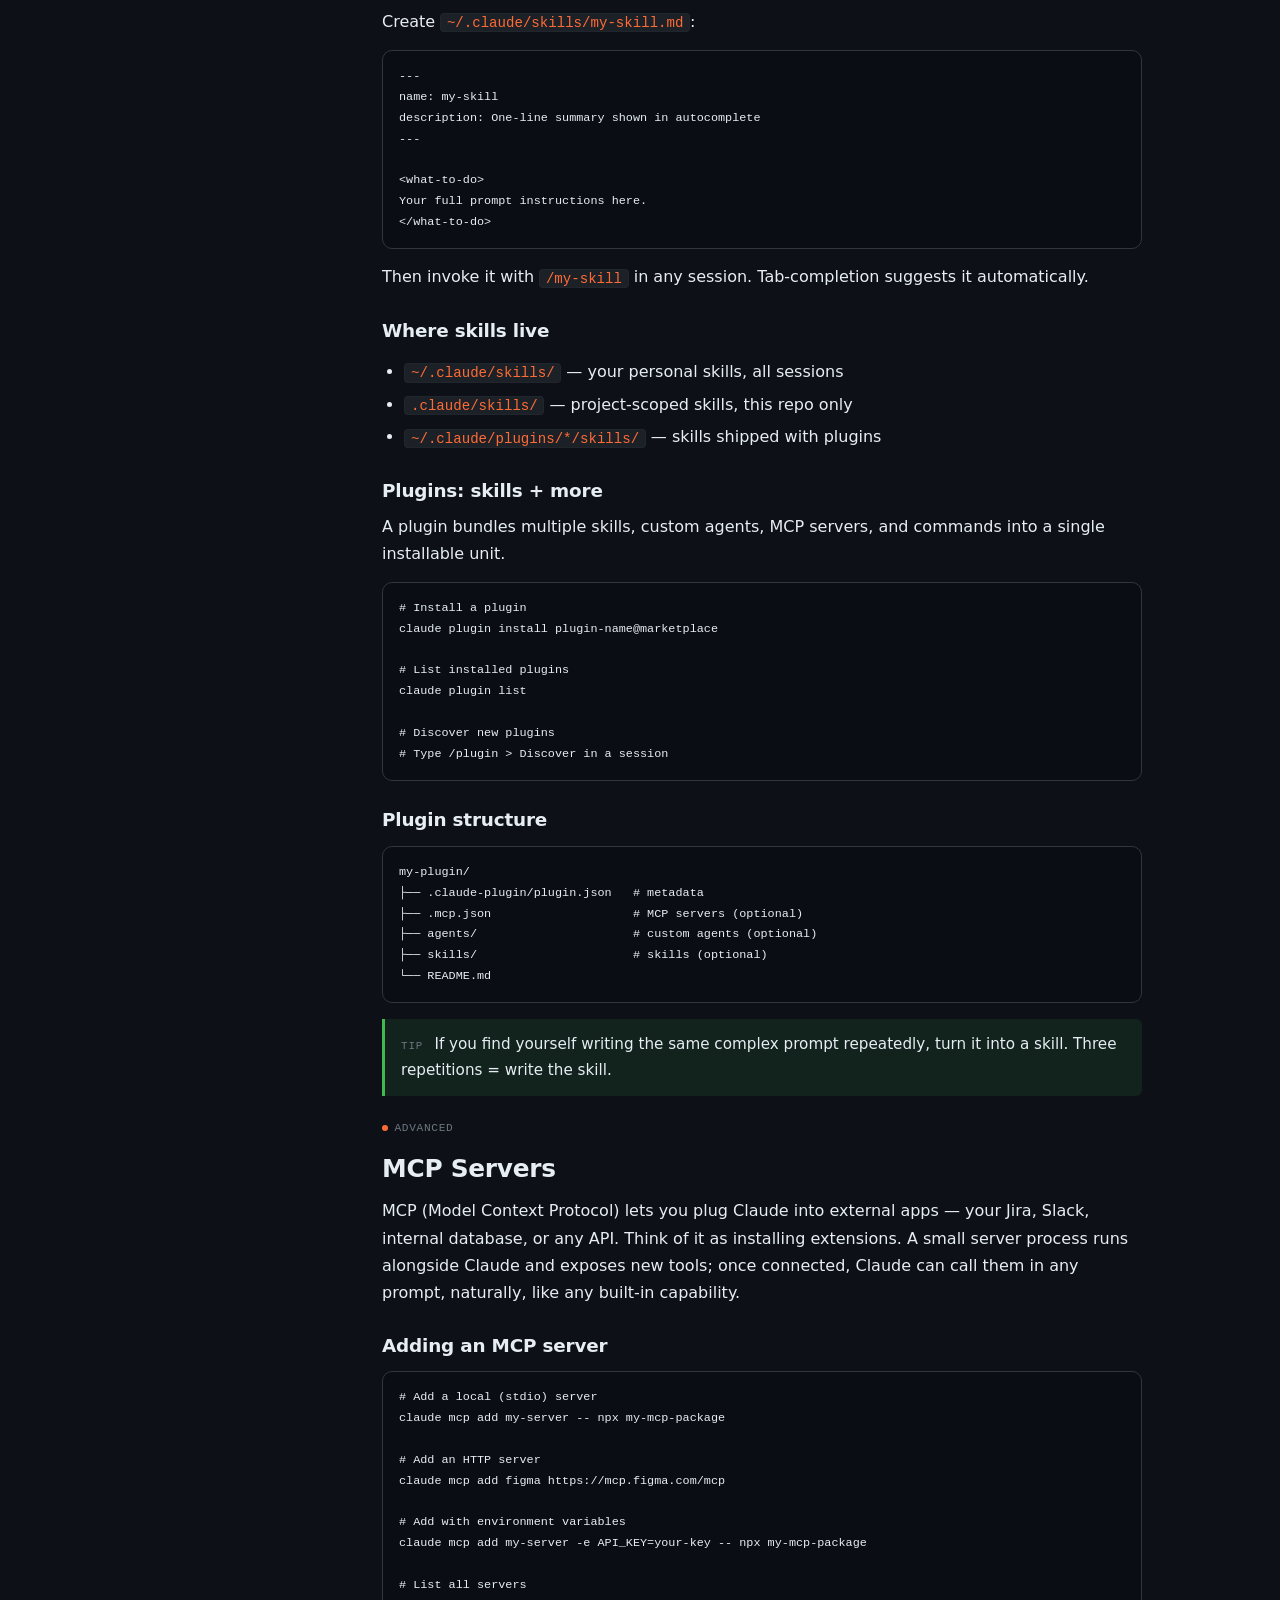
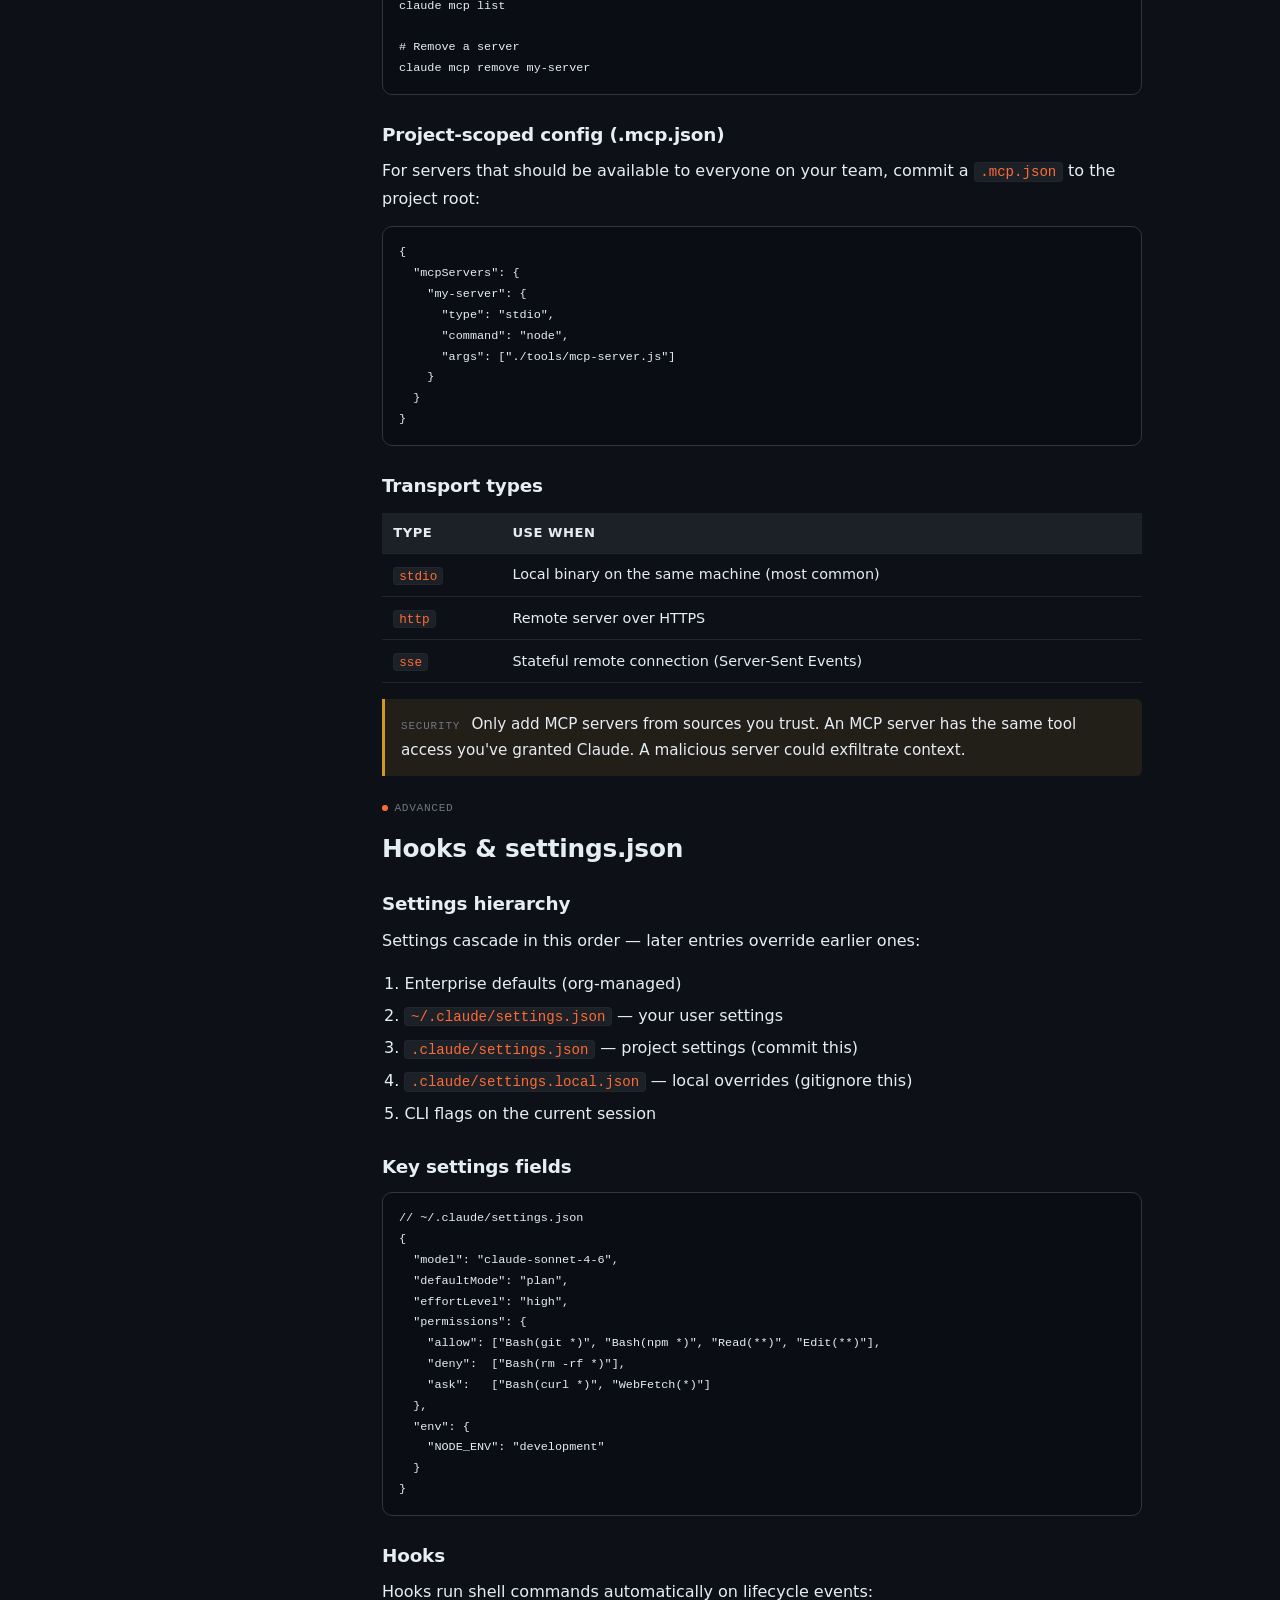
==== commit 9fe4ba4b: "Smaller heart with more spacing; rename header to 'Claude code on terminal'" ====
--- a/index.html
+++ b/index.html
@@ -8,7 +8,7 @@
   <meta http-equiv="Cache-Control" content="no-cache, no-store, must-revalidate">
   <meta http-equiv="Pragma" content="no-cache">
   <meta http-equiv="Expires" content="0">
-  <link rel="stylesheet" href="style.css?v=2025060607">
+  <link rel="stylesheet" href="style.css?v=2025060608">
   <!-- Inline SVG favicon -->
   <link rel="icon" type="image/svg+xml" href="data:image/svg+xml,<svg xmlns='http://www.w3.org/2000/svg' viewBox='0 0 32 32'><rect width='32' height='32' rx='6' fill='%23ff6b35'/><text x='7' y='23' font-family='monospace' font-weight='bold' font-size='18' fill='white'>C</text></svg>">
 </head>
@@ -22,7 +22,7 @@
     <button class="menu-btn" id="menu-btn" aria-label="Open navigation" aria-expanded="false">☰</button>
     <div class="topbar-brand">
       <div class="sidebar-logo" aria-hidden="true">C</div>
-      <span class="topbar-title">Claude Code</span>
+      <span class="topbar-title">Claude code on terminal</span>
     </div>
     <span class="cmdk-hint">
       <kbd>⌘ K</kbd> to search anything
@@ -62,7 +62,7 @@
         <li><a href="#cheatsheet"><span class="nav-num">17</span> Prompting Cheatsheet</a></li>
         <li><a href="#reference"><span class="nav-num">18</span> Quick Reference</a></li>
         <li><a href="#power-tips"><span class="nav-num">19</span> Power Tips</a></li>
-        <li class="sidebar-credit"><a href="https://www.linkedin.com/in/maharajma/" target="_blank" rel="noopener">🤍 Maharaj</a></li>
+        <li class="sidebar-credit"><a href="https://www.linkedin.com/in/maharajma/" target="_blank" rel="noopener"><span class="credit-heart">🤍</span><span>Maharaj</span></a></li>
       </ul>
     </aside>
 
@@ -1490,7 +1490,7 @@
   </div>
 </div>
 
-<script src="app.js?v=2025060607"></script>
+<script src="app.js?v=2025060608"></script>
 <script>
 if ('serviceWorker' in navigator) {
   navigator.serviceWorker.register('/claude-code-guide/sw.js').then(reg => {
--- a/style.css
+++ b/style.css
@@ -189,7 +189,9 @@
   border-top: 1px solid var(--border-soft);
 }
 .sidebar-credit a {
-  display: block;
+  display: flex;
+  align-items: center;
+  gap: 0.55rem;
   padding: 0.24rem 0.5rem;
   font-size: 0.72rem;
   color: var(--text-faint);
@@ -201,6 +203,10 @@
 .sidebar-credit a:hover {
   color: var(--text);
   background: var(--bg-elev-2);
+}
+.sidebar-credit .credit-heart {
+  font-size: 0.7em;
+  line-height: 1;
 }
 
 /* Topbar brand */
